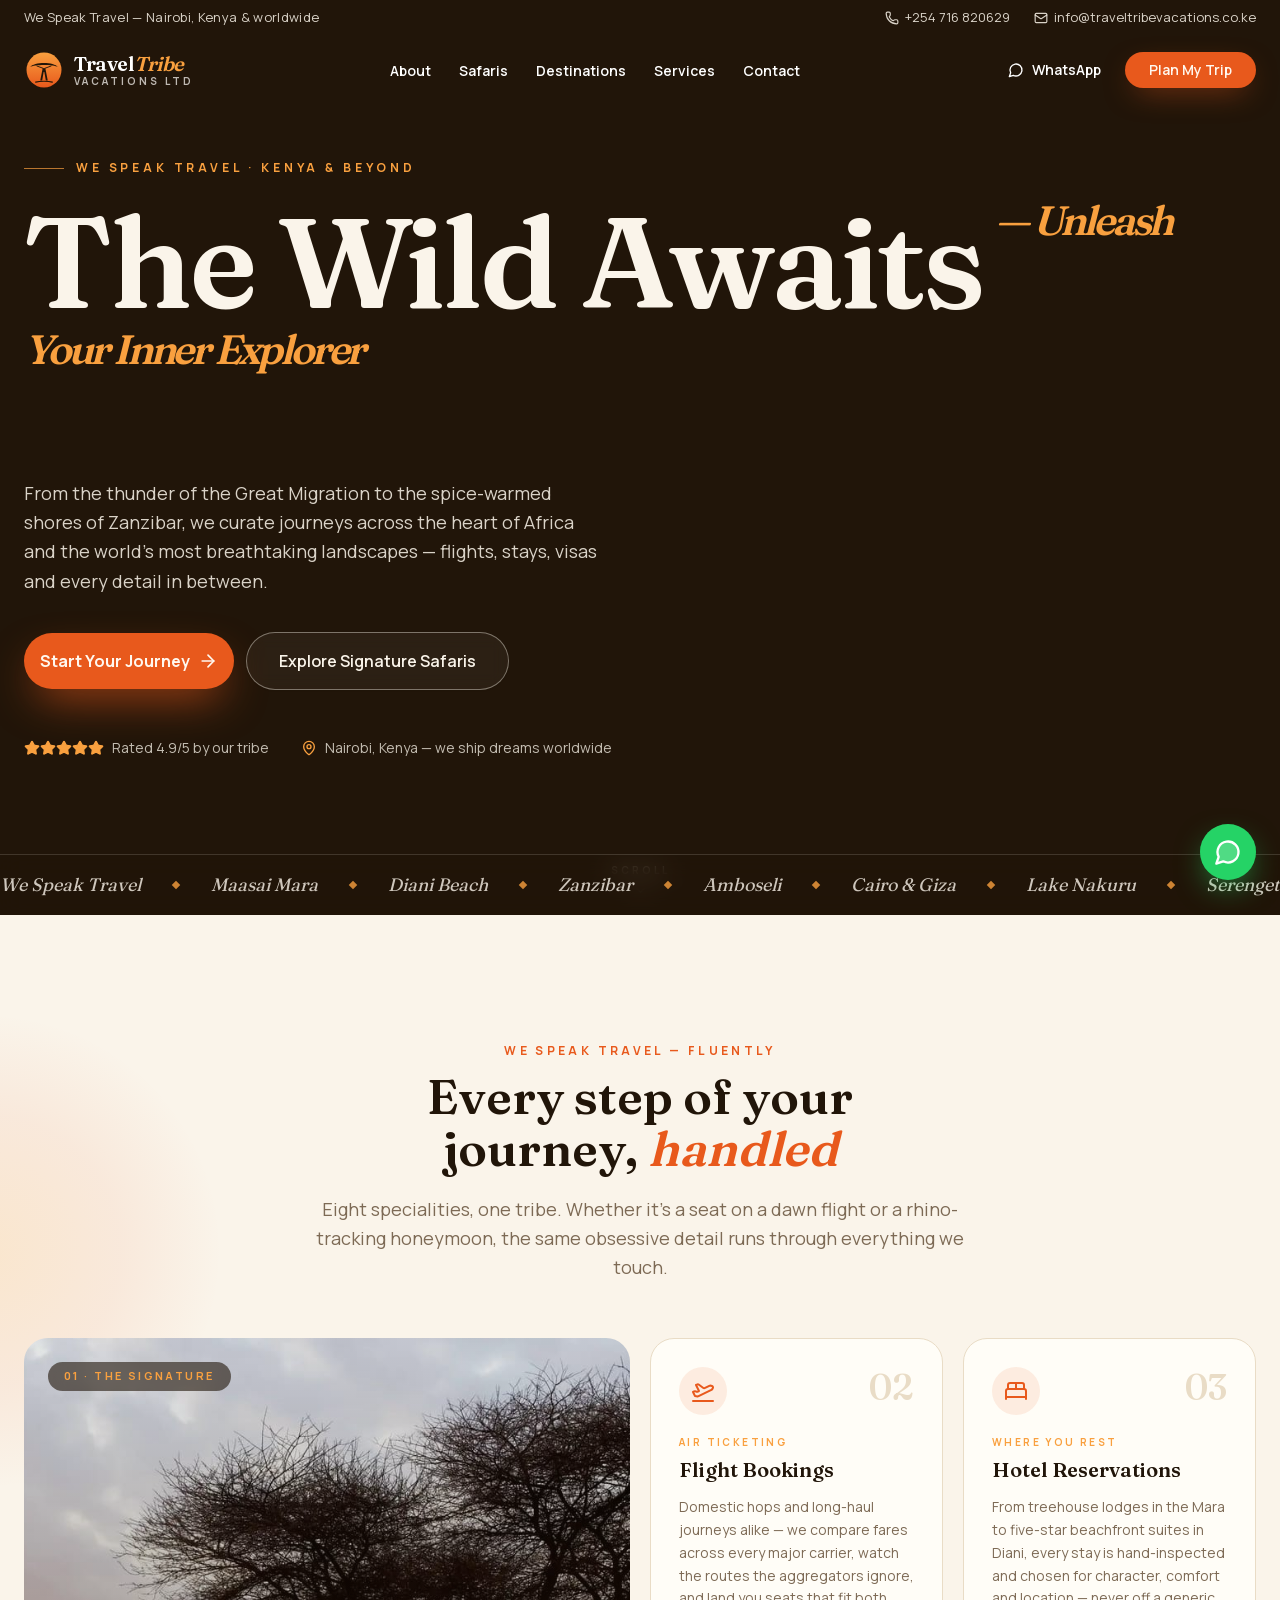
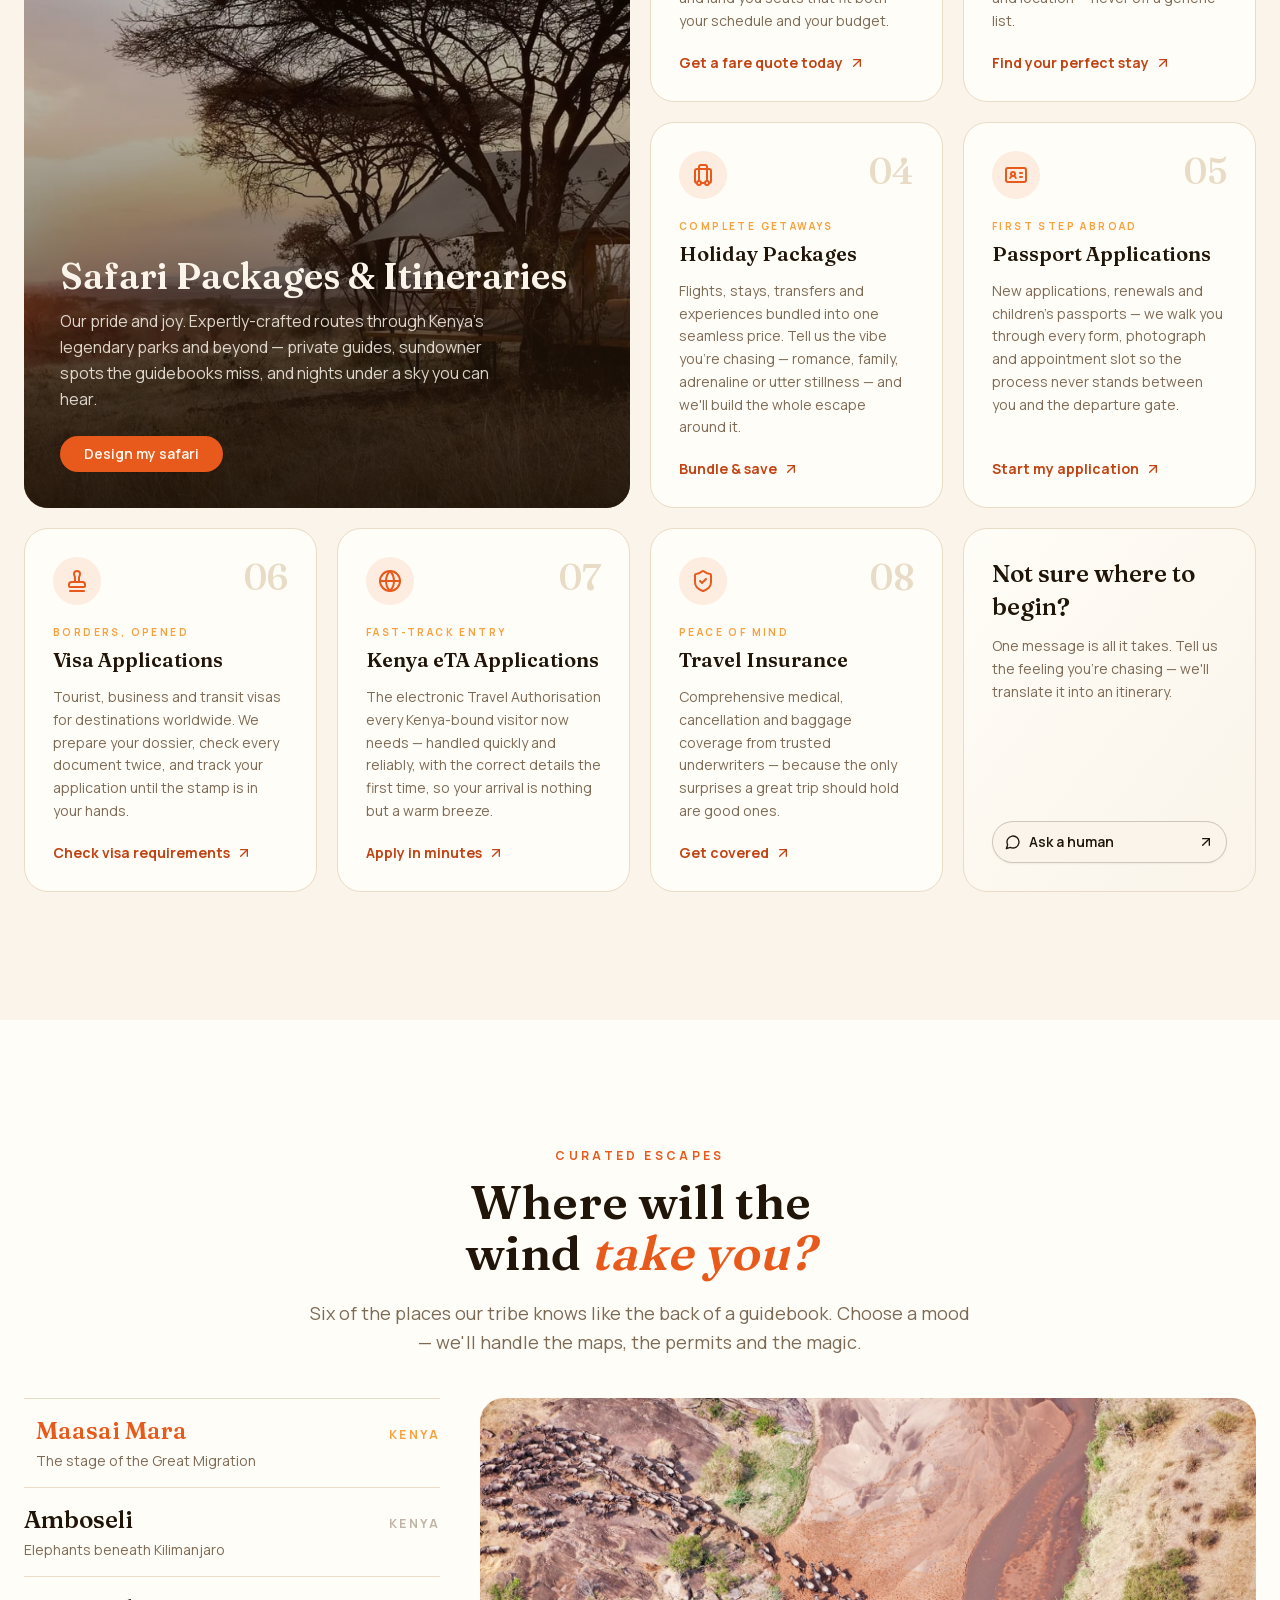
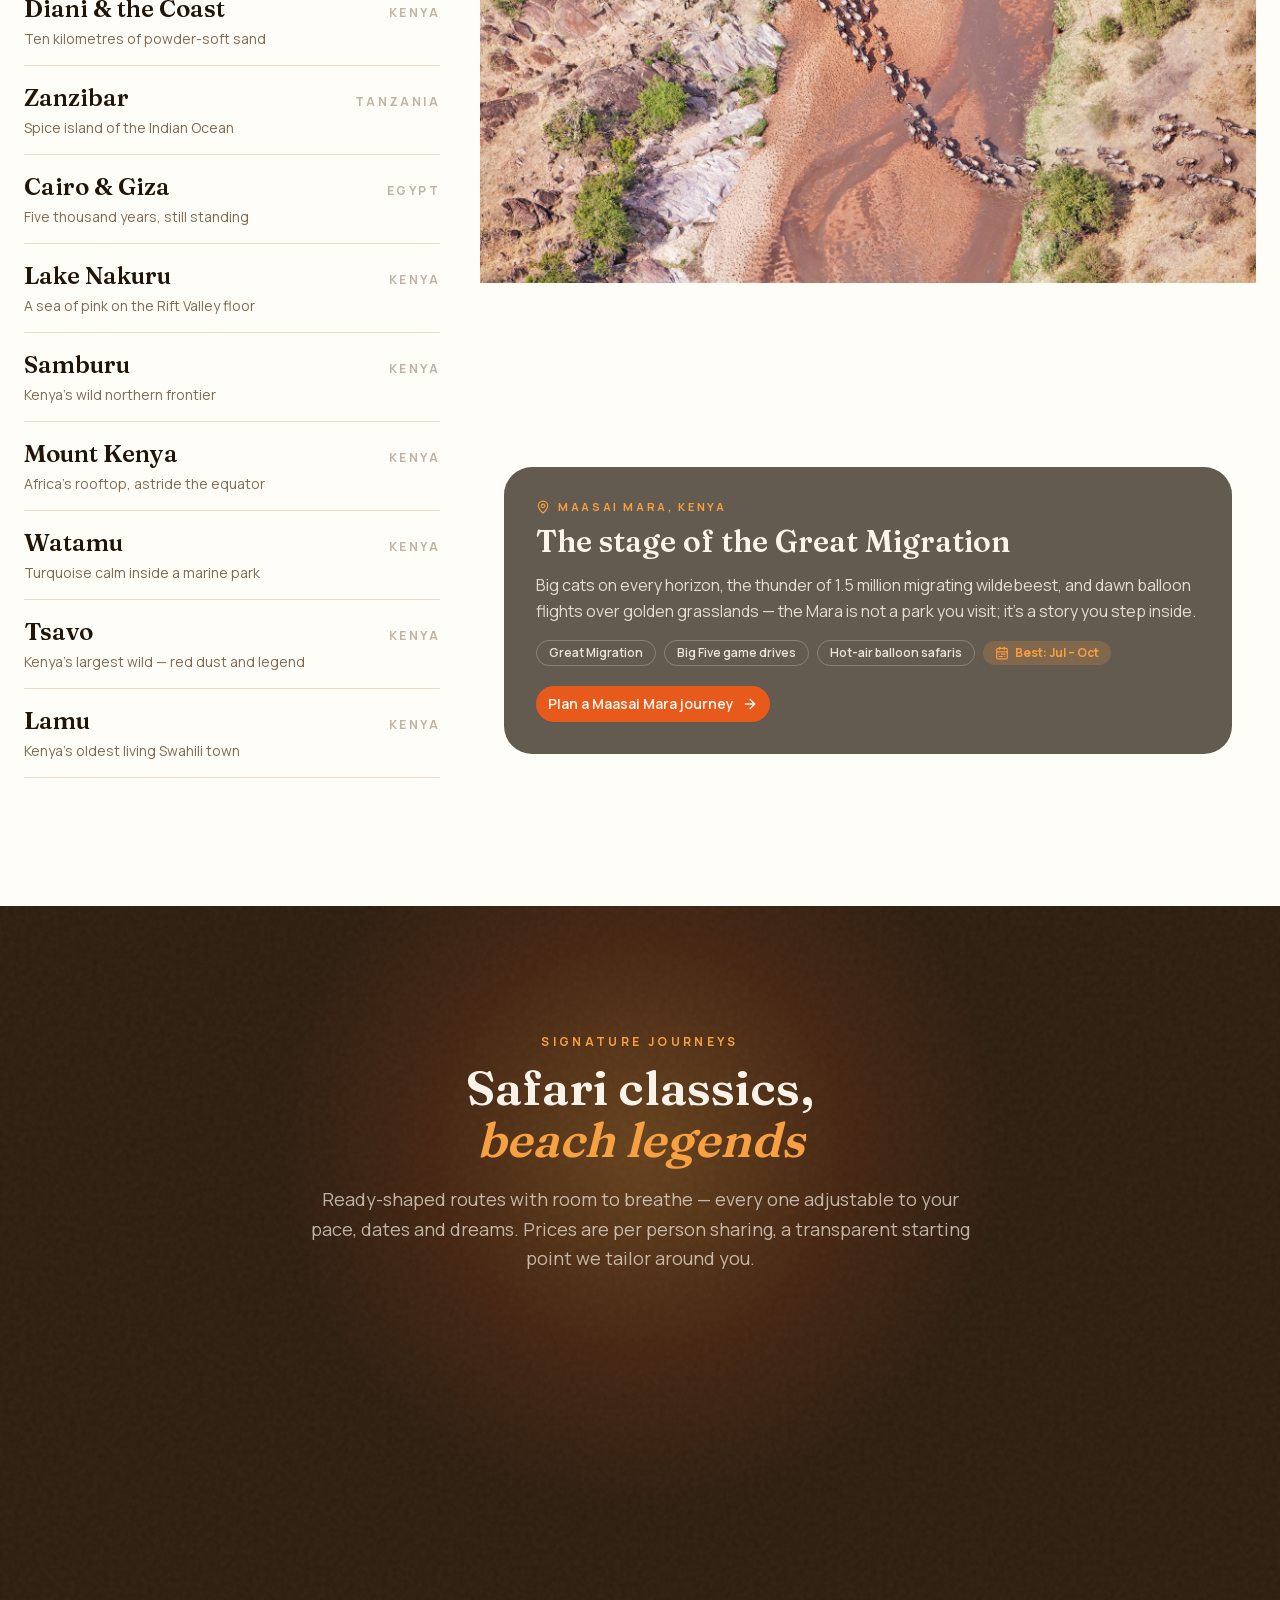
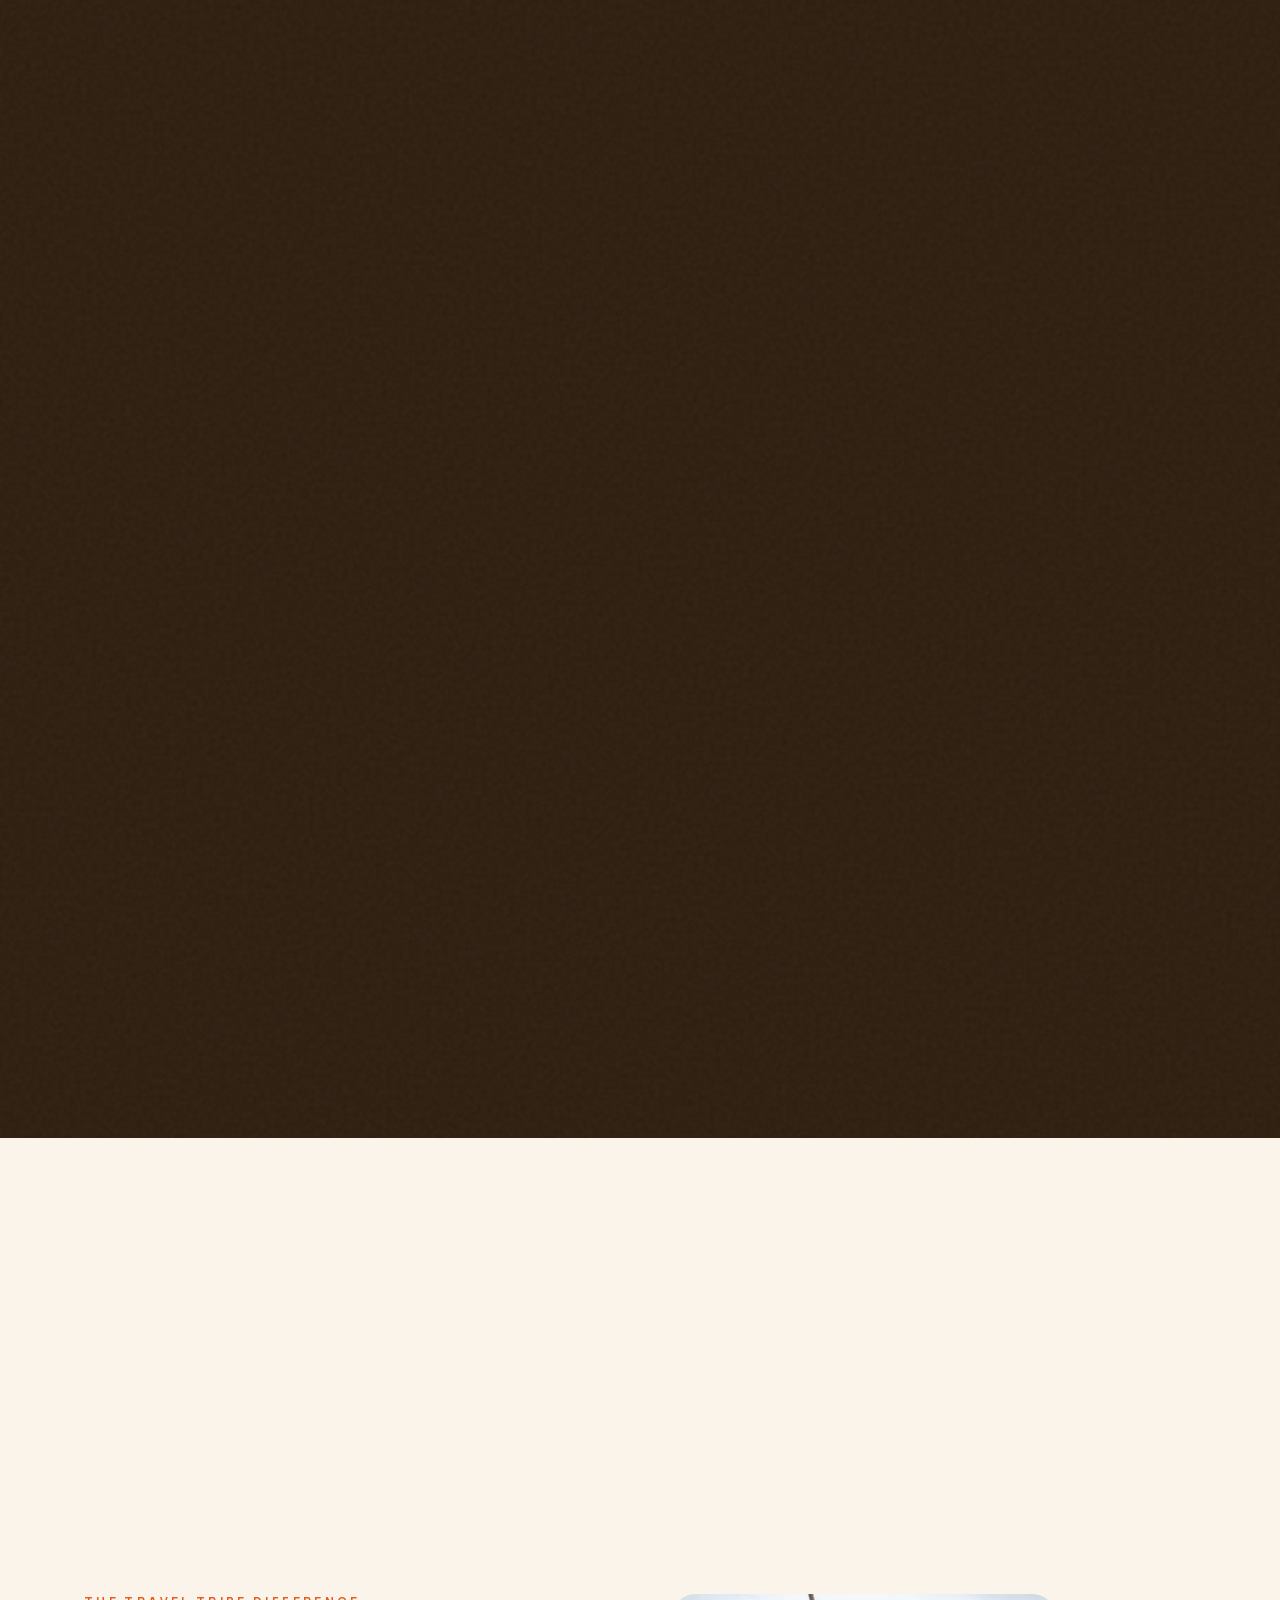
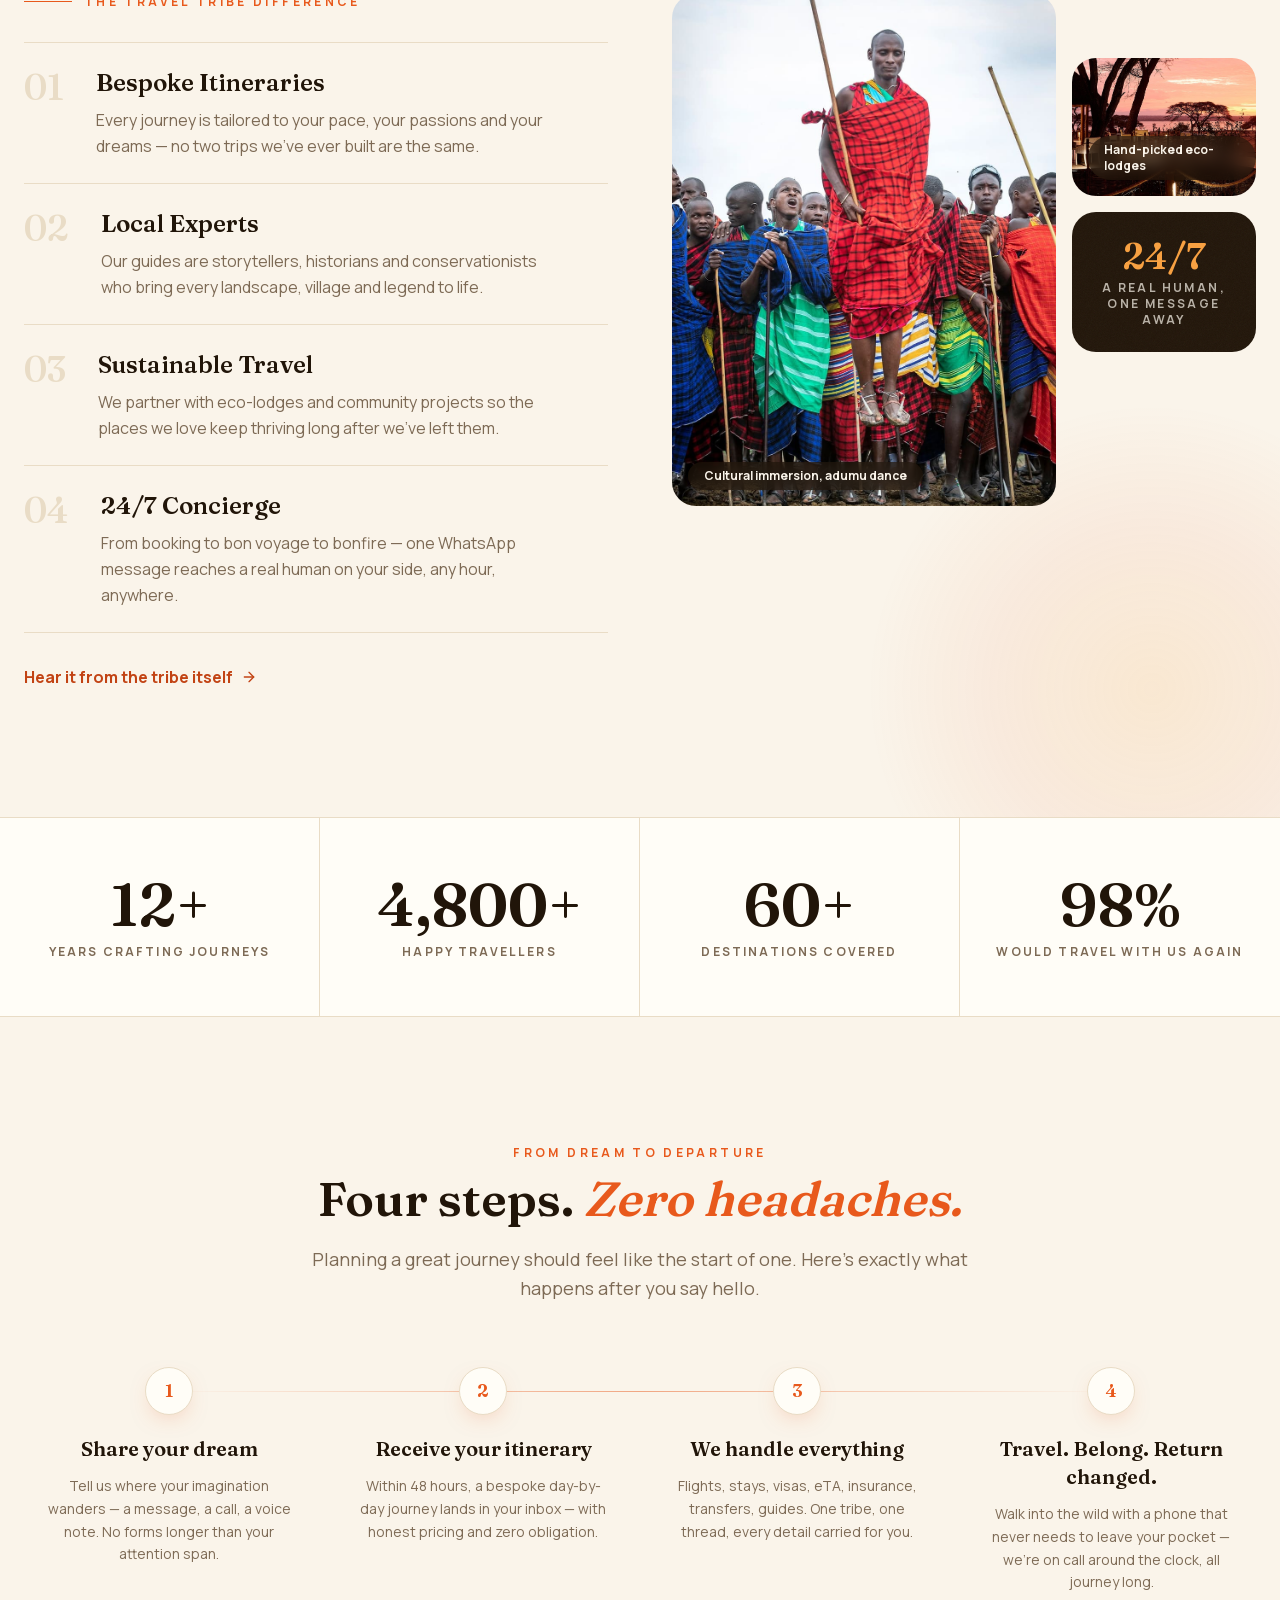
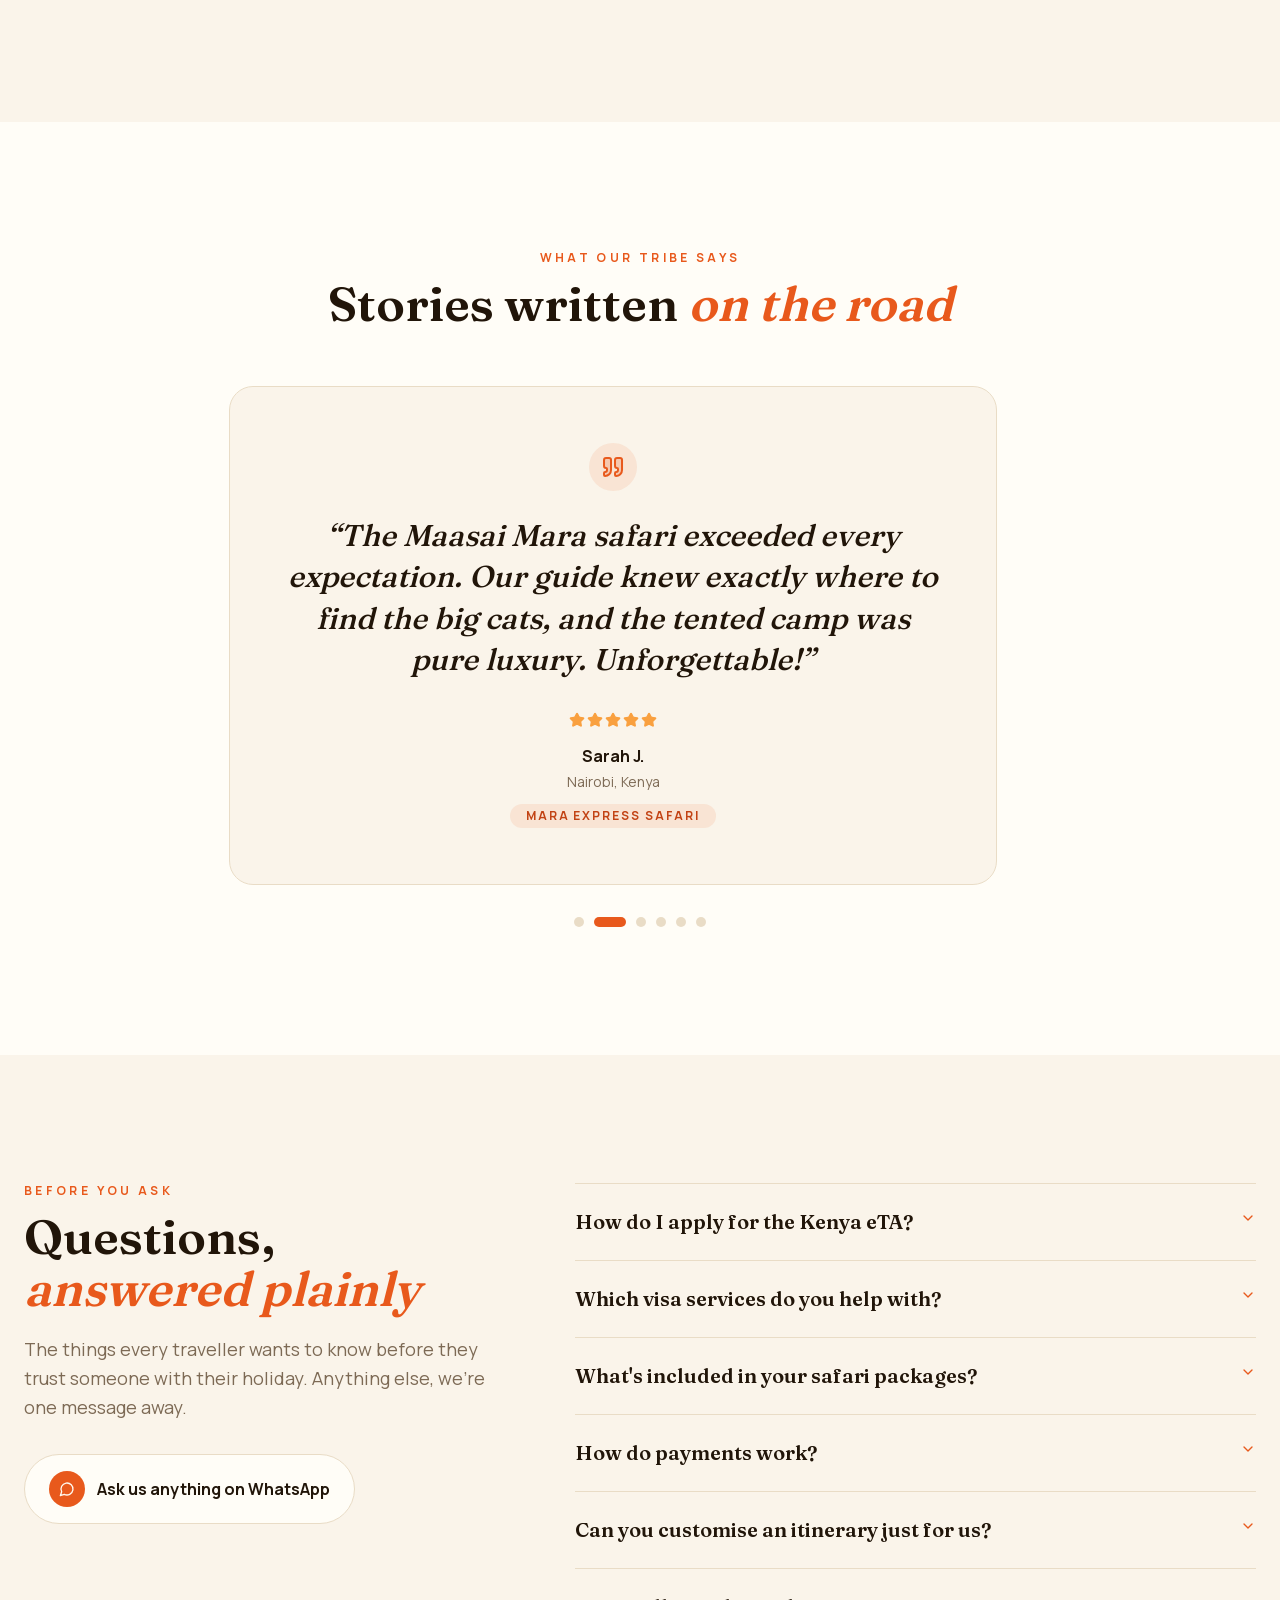
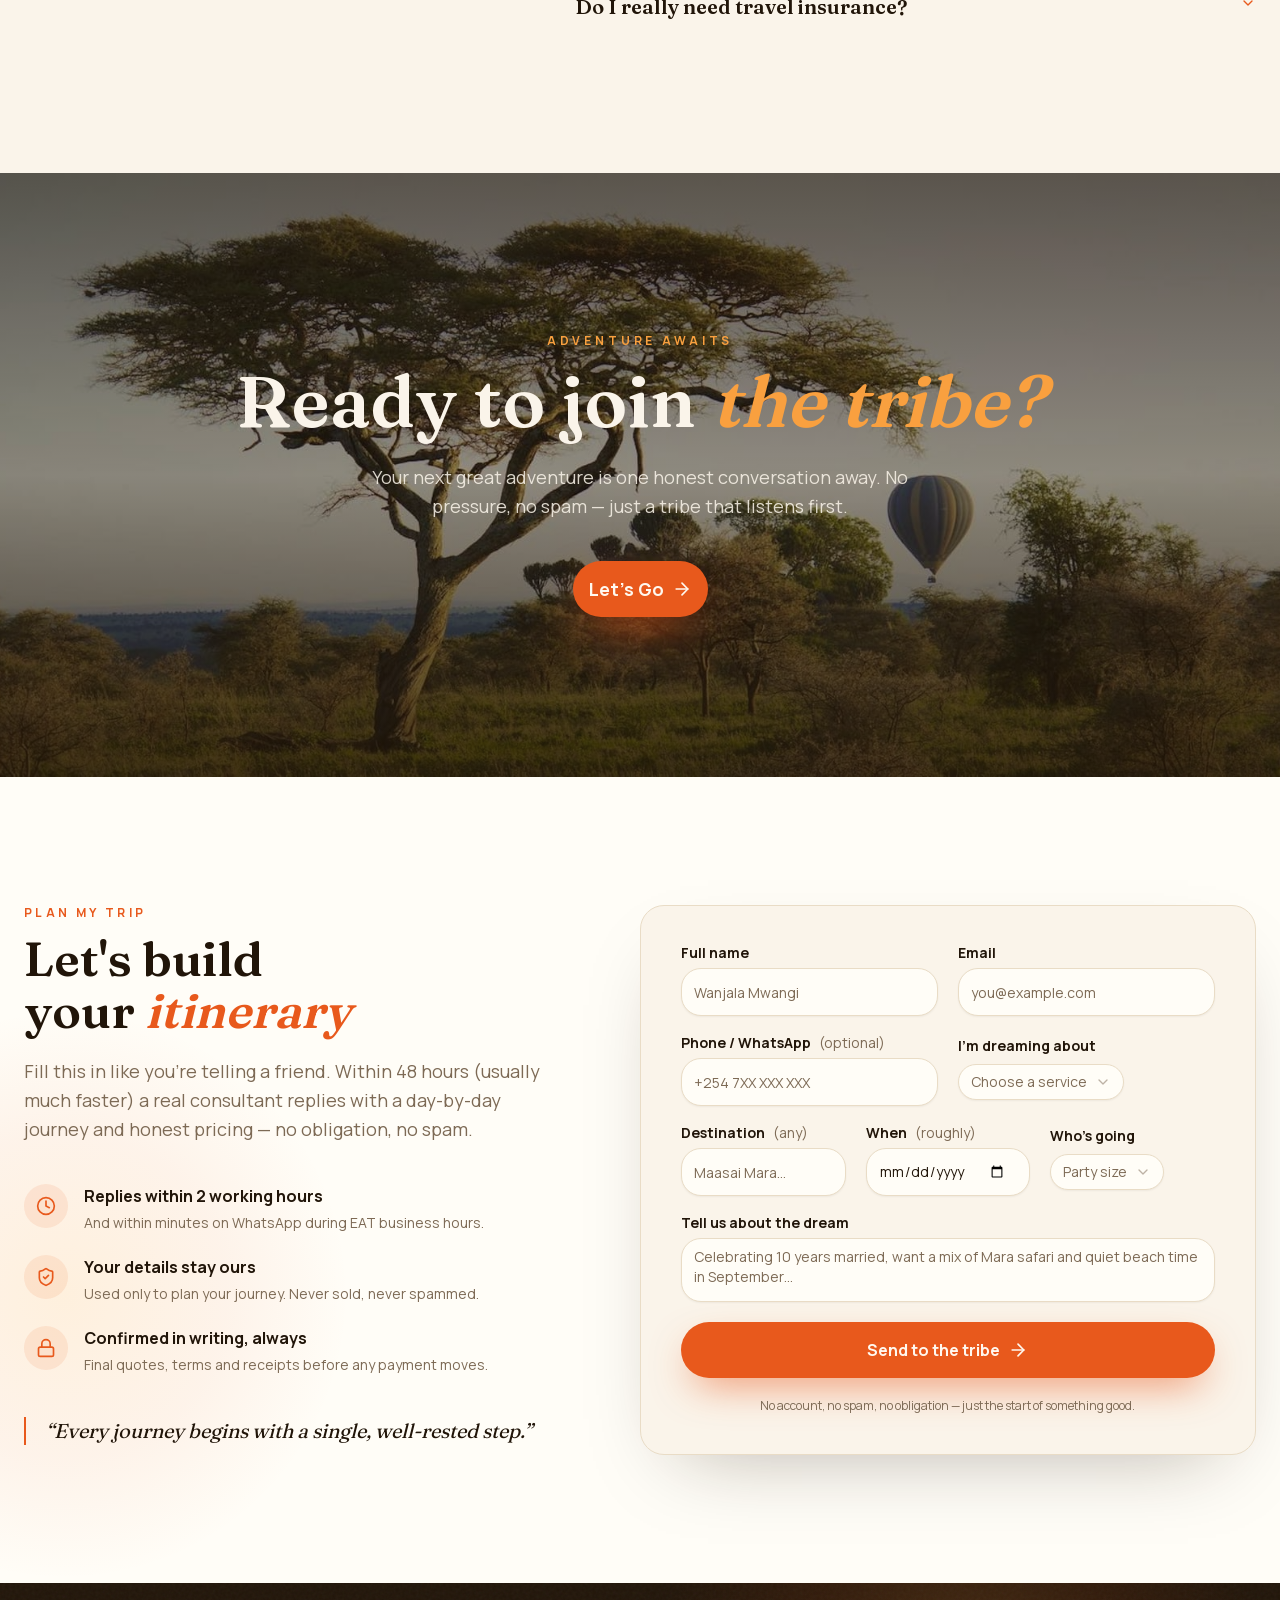
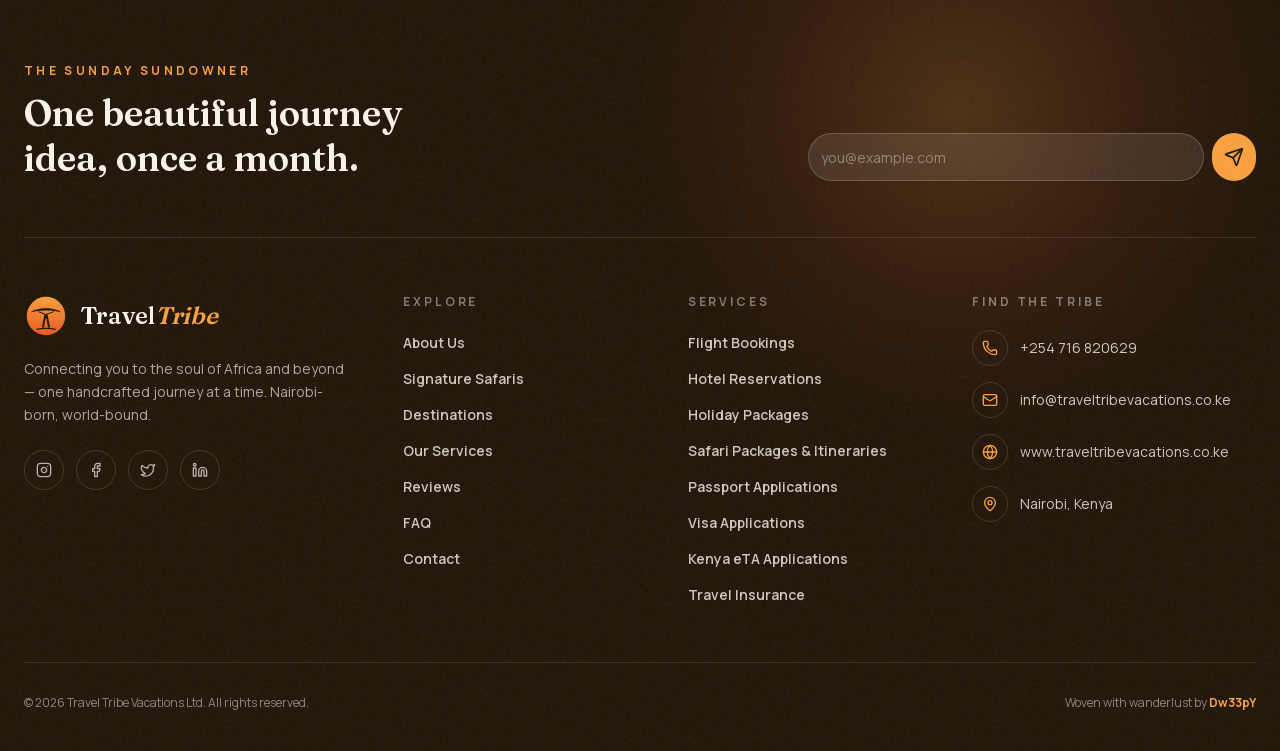
==== index.html @ 1f589a1f "First Upload and Commit of full website" ====
<!doctype html>
<!--id5TYGqZ25edbsAvo63pO-->
<html lang="en">
  <head>
    <meta charset="utf-8" />
    <meta name="viewport" content="width=device-width, initial-scale=1" />
    <link
      rel="preload"
      href="/_next/static/media/03bda585a99c6450-s.p.ad37b9d9.woff2"
      as="font"
      crossorigin=""
      type="font/woff2"
    />
    <link
      rel="preload"
      href="/_next/static/media/a343f882a40d2cc9-s.p.71e1367e.woff2"
      as="font"
      crossorigin=""
      type="font/woff2"
    />
    <link rel="preload" as="image" href="/images/hero-giraffe-sunset.jpg" />
    <link
      rel="stylesheet"
      href="/_next/static/chunks/94646092eb5dbffb.css"
      data-precedence="next"
    />
    <link
      rel="stylesheet"
      href="/_next/static/chunks/2e85ffd351bf4b1e.css"
      data-precedence="next"
    />
    <link
      rel="preload"
      as="script"
      fetchpriority="low"
      href="/_next/static/chunks/a1995550232a710e.js"
    />
    <link rel="stylesheet" href="overrides.css" />
    <script src="navbar-fix.js" defer></script>
    <script src="/_next/static/chunks/806bdb8e4a6a9b95.js" async=""></script>
    <script src="/_next/static/chunks/abc386bdde209760.js" async=""></script>
    <script src="/_next/static/chunks/43a0077a15b1a098.js" async=""></script>
    <script
      src="/_next/static/chunks/turbopack-26ba6545cd175a9f.js"
      async=""
    ></script>
    <script src="/_next/static/chunks/ff1a16fafef87110.js" async=""></script>
    <script src="/_next/static/chunks/d2be314c3ece3fbe.js" async=""></script>
    <script src="/_next/static/chunks/b9edc1f9f521cd4c.js" async=""></script>
    <script src="/_next/static/chunks/9f41b453a00a7cba.js" async=""></script>
    <script src="/_next/static/chunks/d5ab0063954fccbf.js" async=""></script>
    <script src="/_next/static/chunks/d0fcaf5e37c3a9c3.js" async=""></script>
    <script src="/_next/static/chunks/93a724e6f042db07.js" async=""></script>
    <script src="/_next/static/chunks/a02db6008e2d1de6.js" async=""></script>
    <meta name="next-size-adjust" content="" />
    <meta name="theme-color" content="#e8591c" />
    <title>
      Travel Tribe Vacations | We Speak Travel — Kenya Safaris, Beach Holidays
      &amp; Visa Services
    </title>
    <meta
      name="description"
      content="Travel Tribe Vacations Ltd is a Nairobi-based tours and travel company crafting bespoke Kenya safaris, Zanzibar &amp; Diani beach holidays, plus flights, hotels, passport, visa, Kenya eTA and travel insurance services. We Speak Travel — your journey begins here."
    />
    <meta name="author" content="Travel Tribe Vacations Ltd" />
    <meta
      name="keywords"
      content="kenya safari packages,maasai mara safari,diani beach holiday,zanzibar holiday packages,tours and travel kenya,flight booking kenya,hotel reservations nairobi,kenya eTA application,visa application assistance,passport application kenya,travel insurance kenya,travel tribe vacations"
    />
    <meta name="creator" content="Travel Tribe Vacations Ltd" />
    <meta name="publisher" content="Travel Tribe Vacations Ltd" />
    <meta name="robots" content="index, follow" />
    <meta
      name="googlebot"
      content="index, follow, max-image-preview:large, max-snippet:-1"
    />
    <meta name="category" content="travel" />
    <link rel="canonical" href="https://www.traveltribevacations.co.ke/" />
    <meta
      property="og:title"
      content="We Speak Travel — Bespoke Kenya Safaris &amp; Beach Holidays"
    />
    <meta
      property="og:description"
      content="From the thunder of the Great Migration to the spice-warmed shores of Zanzibar — Travel Tribe Vacations curates journeys across the heart of Africa and beyond. Flights, hotels, safaris, visas, eTA and insurance, all in one tribe."
    />
    <meta property="og:url" content="https://www.traveltribevacations.co.ke/" />
    <meta property="og:site_name" content="Travel Tribe Vacations Ltd" />
    <meta property="og:locale" content="en_KE" />
    <meta
      property="og:image"
      content="https://www.traveltribevacations.co.ke/og-share.png"
    />
    <meta property="og:image:width" content="1200" />
    <meta property="og:image:height" content="630" />
    <meta
      property="og:image:alt"
      content="Travel Tribe Vacations — We Speak Travel. The Wild Awaits."
    />
    <meta property="og:type" content="website" />
    <meta name="twitter:card" content="summary_large_image" />
    <meta name="twitter:site" content="@TravelTribeVacations" />
    <meta name="twitter:creator" content="@TravelTribeVacations" />
    <meta
      name="twitter:title"
      content="We Speak Travel — Kenya Safaris, Beach Holidays &amp; Travel Services"
    />
    <meta
      name="twitter:description"
      content="Bespoke safaris, beach escapes, flights, hotels, visas &amp; travel insurance — crafted by Travel Tribe Vacations Ltd, Nairobi, Kenya."
    />
    <meta
      name="twitter:image"
      content="https://www.traveltribevacations.co.ke/og-share.png"
    />
    <link rel="shortcut icon" href="/favicon-16x16.png" />
    <link rel="icon" href="/favicon.svg" type="image/svg+xml" />
    <link rel="icon" href="/favicon-32x32.png" sizes="32x32" type="image/png" />
    <link rel="apple-touch-icon" href="/favicon-180x180.png" />
    <script src="/_next/static/chunks/a6dad97d9634a72d.js" nomodule=""></script>
  </head>
  <body
    class="fraunces_d361c29d-module__5PBLiG__variable manrope_9b24f49e-module__hJlnFq__variable antialiased bg-sand text-ink"
  >
    <div hidden=""><!--$--><!--/$--></div>
    <script type="application/ld+json">
      {
        "@context": "https://schema.org",
        "@graph": [
          {
            "@type": "TravelAgency",
            "@id": "https://www.traveltribevacations.co.ke/#org",
            "name": "Travel Tribe Vacations Ltd",
            "slogan": "We Speak Travel",
            "url": "https://www.traveltribevacations.co.ke",
            "logo": "https://www.traveltribevacations.co.ke/favicon.svg",
            "image": "https://www.traveltribevacations.co.ke/images/hero-giraffe-sunset.jpg",
            "description": "Nairobi-based tours and travel company offering bespoke safari packages, beach holidays, flight bookings, hotel reservations, passport and visa applications, Kenya eTA services and travel insurance.",
            "telephone": "+254716820629",
            "email": "info@traveltribevacations.co.ke",
            "address": {
              "@type": "PostalAddress",
              "addressLocality": "Nairobi",
              "addressCountry": "KE"
            },
            "areaServed": ["Kenya", "Tanzania", "Egypt", "Africa", "Worldwide"],
            "sameAs": [
              "https://www.facebook.com/",
              "https://www.instagram.com/",
              "https://x.com/"
            ],
            "makesOffer": [
              {
                "@type": "Offer",
                "itemOffered": {
                  "@type": "Service",
                  "name": "Flight Bookings",
                  "description": "Domestic hops and long-haul journeys alike — we compare fares across every major carrier, watch the routes the aggregators ignore, and land you seats that fit both your schedule and your budget."
                }
              },
              {
                "@type": "Offer",
                "itemOffered": {
                  "@type": "Service",
                  "name": "Hotel Reservations",
                  "description": "From treehouse lodges in the Mara to five-star beachfront suites in Diani, every stay is hand-inspected and chosen for character, comfort and location — never off a generic list."
                }
              },
              {
                "@type": "Offer",
                "itemOffered": {
                  "@type": "Service",
                  "name": "Holiday Packages",
                  "description": "Flights, stays, transfers and experiences bundled into one seamless price. Tell us the vibe you're chasing — romance, family, adrenaline or utter stillness — and we'll build the whole escape around it."
                }
              },
              {
                "@type": "Offer",
                "itemOffered": {
                  "@type": "Service",
                  "name": "Safari Packages & Itineraries",
                  "description": "Our pride and joy. Expertly-crafted routes through Kenya's legendary parks and beyond — private guides, sundowner spots the guidebooks miss, and nights under a sky you can hear."
                }
              },
              {
                "@type": "Offer",
                "itemOffered": {
                  "@type": "Service",
                  "name": "Passport Applications",
                  "description": "New applications, renewals and children's passports — we walk you through every form, photograph and appointment slot so the process never stands between you and the departure gate."
                }
              },
              {
                "@type": "Offer",
                "itemOffered": {
                  "@type": "Service",
                  "name": "Visa Applications",
                  "description": "Tourist, business and transit visas for destinations worldwide. We prepare your dossier, check every document twice, and track your application until the stamp is in your hands."
                }
              },
              {
                "@type": "Offer",
                "itemOffered": {
                  "@type": "Service",
                  "name": "Kenya eTA Applications",
                  "description": "The electronic Travel Authorisation every Kenya-bound visitor now needs — handled quickly and reliably, with the correct details the first time, so your arrival is nothing but a warm breeze."
                }
              },
              {
                "@type": "Offer",
                "itemOffered": {
                  "@type": "Service",
                  "name": "Travel Insurance",
                  "description": "Comprehensive medical, cancellation and baggage coverage from trusted underwriters — because the only surprises a great trip should hold are good ones."
                }
              }
            ]
          },
          {
            "@type": "WebSite",
            "@id": "https://www.traveltribevacations.co.ke/#website",
            "url": "https://www.traveltribevacations.co.ke",
            "name": "Travel Tribe Vacations Ltd",
            "inLanguage": "en-KE",
            "publisher": {
              "@id": "https://www.traveltribevacations.co.ke/#org"
            }
          },
          {
            "@type": "FAQPage",
            "mainEntity": [
              {
                "@type": "Question",
                "name": "How do I apply for the Kenya eTA?",
                "acceptedAnswer": {
                  "@type": "Answer",
                  "text": "Most visitors to Kenya now need an electronic Travel Authorisation (eTA) before arrival. Send us your passport bio page and travel details, and we prepare and submit the application on your behalf — approved eTAs typically arrive within 72 hours. We handle corrections, follow-ups and re-submissions so you never chase a portal."
                }
              },
              {
                "@type": "Question",
                "name": "Which visa services do you help with?",
                "acceptedAnswer": {
                  "@type": "Answer",
                  "text": "We prepare and track tourist, business and transit visa applications for destinations worldwide — including Schengen states, the UK, USA, UAE, South Africa and Asia. Every dossier is reviewed document-by-document before submission, and we keep you updated at each stage of the decision."
                }
              },
              {
                "@type": "Question",
                "name": "What's included in your safari packages?",
                "acceptedAnswer": {
                  "@type": "Answer",
                  "text": "Signature packages include 4×4 land-cruiser transport, full-board accommodation in hand-picked camps and lodges, park and conservancy fees, and a professional driver-guide. Flights, visas, insurance and personal extras are quoted transparently alongside — no hidden surprises on invoice day."
                }
              },
              {
                "@type": "Question",
                "name": "How do payments work?",
                "acceptedAnswer": {
                  "@type": "Answer",
                  "text": "We accept M-Pesa, bank transfer and all major cards. A 30–50% deposit confirms your booking, with the balance due 14 days before departure. Every payment is receipted, and full refund terms are shared in writing before you commit."
                }
              },
              {
                "@type": "Question",
                "name": "Can you customise an itinerary just for us?",
                "acceptedAnswer": {
                  "@type": "Answer",
                  "text": "Custom journeys are our love language. Whether it's a honeymoon with one surprise per day, a multi-generational family trip, or a school expedition — tell us the dream and the budget, and we'll shape a route no brochure has ever printed."
                }
              },
              {
                "@type": "Question",
                "name": "Do I really need travel insurance?",
                "acceptedAnswer": {
                  "@type": "Answer",
                  "text": "For journeys we design, yes — it's non-negotiable in the best way. Comprehensive medical, cancellation and baggage cover costs a fraction of one missed flight and buys you the freedom to enjoy every sunrise without a worry in the world. We only work with trusted, claims-proven underwriters."
                }
              }
            ]
          }
        ]
      }
    </script>
    <div class="flex min-h-svh flex-col bg-sand">
      <header class="fixed inset-x-0 top-0 z-50">
        <div
          class="hidden md:block bg-ink text-sand/85 text-[13px] transition-all duration-300 max-h-12"
        >
          <div
            class="mx-auto flex max-w-7xl items-center justify-between px-6 py-2"
          >
            <p class="tracking-wide">
              We Speak Travel<!-- -->
              — Nairobi, Kenya &amp; worldwide
            </p>
            <div class="flex items-center gap-6">
              <a
                href="tel:+254716820629"
                class="link-sweep inline-flex items-center gap-1.5 hover:text-glow"
                ><svg
                  xmlns="http://www.w3.org/2000/svg"
                  width="24"
                  height="24"
                  viewBox="0 0 24 24"
                  fill="none"
                  stroke="currentColor"
                  stroke-width="2"
                  stroke-linecap="round"
                  stroke-linejoin="round"
                  class="lucide lucide-phone size-3.5"
                  aria-hidden="true"
                >
                  <path
                    d="M13.832 16.568a1 1 0 0 0 1.213-.303l.355-.465A2 2 0 0 1 17 15h3a2 2 0 0 1 2 2v3a2 2 0 0 1-2 2A18 18 0 0 1 2 4a2 2 0 0 1 2-2h3a2 2 0 0 1 2 2v3a2 2 0 0 1-.8 1.6l-.468.351a1 1 0 0 0-.292 1.233 14 14 0 0 0 6.392 6.384"
                  ></path></svg
                >+254 716 820629</a
              ><a
                href="mailto:info@traveltribevacations.co.ke"
                class="link-sweep inline-flex items-center gap-1.5 hover:text-glow"
                ><svg
                  xmlns="http://www.w3.org/2000/svg"
                  width="24"
                  height="24"
                  viewBox="0 0 24 24"
                  fill="none"
                  stroke="currentColor"
                  stroke-width="2"
                  stroke-linecap="round"
                  stroke-linejoin="round"
                  class="lucide lucide-mail size-3.5"
                  aria-hidden="true"
                >
                  <path d="m22 7-8.991 5.727a2 2 0 0 1-2.009 0L2 7"></path>
                  <rect x="2" y="4" width="20" height="16" rx="2"></rect></svg
                >info@traveltribevacations.co.ke</a
              >
            </div>
          </div>
        </div>
        <nav
          aria-label="Primary"
          class="transition-all duration-500 bg-transparent"
        >
          <div
            class="mx-auto flex max-w-7xl items-center justify-between gap-4 px-4 py-3.5 sm:px-6"
          >
            <a
              class="group flex items-center gap-2.5"
              aria-label="Travel Tribe Vacations — home"
              href="/"
              ><svg
                viewBox="0 0 48 48"
                role="img"
                aria-label="Travel Tribe Vacations logo — acacia tree inside a rising sun"
                class="size-10 transition-transform duration-500 group-hover:rotate-[20deg]"
              >
                <defs>
                  <linearGradient id="tribe-sun" x1="0" y1="0" x2="0" y2="1">
                    <stop offset="0%" stop-color="#F9A03F"></stop>
                    <stop offset="100%" stop-color="#E8591C"></stop>
                  </linearGradient>
                </defs>
                <circle cx="24" cy="24" r="21" fill="url(#tribe-sun)"></circle>
                <path
                  d="M7 20.5 C12.5 13.8 35.5 13.8 41 20.5 C35.5 17.2 12.5 17.2 7 20.5 Z"
                  fill="#211509"
                ></path>
                <path
                  d="M22.4 22 L19.5 36.5 L21.8 36.5 L23.6 26.5 L24.4 26.5 L26.2 36.5 L28.5 36.5 L25.6 22 Z"
                  fill="#211509"
                ></path>
                <path
                  d="M23 22 L15.5 19.2 M25 22 L32.5 19.2"
                  stroke="#211509"
                  stroke-width="1.1"
                  stroke-linecap="round"
                ></path>
                <path
                  d="M14 38.5 C19 37.2 29 37.2 34 38.5"
                  stroke="#211509"
                  stroke-width="1.4"
                  stroke-linecap="round"
                  fill="none"
                ></path></svg
              ><span
                class="font-display text-xl font-semibold leading-none tracking-tight text-white"
                >Travel<span class="text-sun italic">Tribe</span
                ><span
                  class="mt-0.5 block text-[10px] font-sans font-bold uppercase tracking-[0.3em] text-clay"
                  >Vacations Ltd</span
                ></span
              ></a
            >
            <ul class="hidden items-center gap-7 lg:flex">
              <li>
                <a
                  class="link-sweep text-sm font-semibold text-ink/80 hover:text-ink"
                  href="/about/"
                  >About</a
                >
              </li>
              <li>
                <a
                  class="link-sweep text-sm font-semibold text-ink/80 hover:text-ink"
                  href="/safaris/"
                  >Safaris</a
                >
              </li>
              <li>
                <a
                  class="link-sweep text-sm font-semibold text-ink/80 hover:text-ink"
                  href="/destinations/"
                  >Destinations</a
                >
              </li>
              <li>
                <a
                  class="link-sweep text-sm font-semibold text-ink/80 hover:text-ink"
                  href="/services/"
                  >Services</a
                >
              </li>
              <li>
                <a
                  class="link-sweep text-sm font-semibold text-ink/80 hover:text-ink"
                  href="/contact/"
                  >Contact</a
                >
              </li>
            </ul>
            <div class="hidden items-center gap-3 lg:flex">
              <a
                href="https://wa.me/254716820629?text=Jambo%20Travel%20Tribe!%20I&#x27;d%20love%20help%20planning%20a%20trip.%20My%20dream%20destination%20is%E2%80%A6"
                target="_blank"
                rel="noopener noreferrer"
                data-slot="button"
                class="inline-flex items-center justify-center whitespace-nowrap rounded-md transition-all disabled:pointer-events-none disabled:opacity-50 [&amp;_svg]:pointer-events-none [&amp;_svg:not([class*=&#x27;size-&#x27;])]:size-4 shrink-0 [&amp;_svg]:shrink-0 outline-none focus-visible:border-ring focus-visible:ring-ring/50 focus-visible:ring-[3px] aria-invalid:ring-destructive/20 dark:aria-invalid:ring-destructive/40 aria-invalid:border-destructive hover:bg-accent dark:hover:bg-accent/50 h-9 px-4 py-2 has-[&gt;svg]:px-3 gap-2 text-sm font-semibold text-ink/80 hover:text-ink"
                ><svg
                  xmlns="http://www.w3.org/2000/svg"
                  width="24"
                  height="24"
                  viewBox="0 0 24 24"
                  fill="none"
                  stroke="currentColor"
                  stroke-width="2"
                  stroke-linecap="round"
                  stroke-linejoin="round"
                  class="lucide lucide-message-circle size-4"
                  aria-hidden="true"
                >
                  <path d="M7.9 20A9 9 0 1 0 4 16.1L2 22Z"></path></svg
                >WhatsApp</a
              ><a
                data-slot="button"
                class="inline-flex items-center justify-center gap-2 whitespace-nowrap text-sm disabled:pointer-events-none disabled:opacity-50 [&amp;_svg]:pointer-events-none [&amp;_svg:not([class*=&#x27;size-&#x27;])]:size-4 shrink-0 [&amp;_svg]:shrink-0 outline-none focus-visible:border-ring focus-visible:ring-ring/50 focus-visible:ring-[3px] aria-invalid:ring-destructive/20 dark:aria-invalid:ring-destructive/40 aria-invalid:border-destructive h-9 py-2 has-[&gt;svg]:px-3 rounded-full bg-sun px-6 font-semibold text-primary-foreground shadow-[0_10px_30px_-10px_rgba(232,89,28,0.6)] transition-all hover:bg-ember hover:shadow-[0_14px_36px_-10px_rgba(194,67,20,0.7)]"
                href="/contact/"
                >Plan My Trip</a
              >
            </div>
            <button
              data-slot="sheet-trigger"
              class="inline-flex items-center justify-center gap-2 whitespace-nowrap text-sm font-medium transition-all disabled:pointer-events-none disabled:opacity-50 [&amp;_svg]:pointer-events-none [&amp;_svg:not([class*=&#x27;size-&#x27;])]:size-4 shrink-0 [&amp;_svg]:shrink-0 outline-none focus-visible:border-ring focus-visible:ring-ring/50 focus-visible:ring-[3px] aria-invalid:ring-destructive/20 dark:aria-invalid:ring-destructive/40 aria-invalid:border-destructive border shadow-xs hover:bg-accent hover:text-accent-foreground dark:bg-input/30 dark:border-input dark:hover:bg-input/50 size-9 rounded-full border-ink/15 bg-cream/80 backdrop-blur lg:hidden"
              aria-label="Open navigation menu"
              type="button"
              aria-haspopup="dialog"
              aria-expanded="false"
              aria-controls="radix-_R_i5btb_"
              data-state="closed"
            >
              <svg
                xmlns="http://www.w3.org/2000/svg"
                width="24"
                height="24"
                viewBox="0 0 24 24"
                fill="none"
                stroke="currentColor"
                stroke-width="2"
                stroke-linecap="round"
                stroke-linejoin="round"
                class="lucide lucide-menu size-5"
                aria-hidden="true"
              >
                <path d="M4 12h16"></path>
                <path d="M4 18h16"></path>
                <path d="M4 6h16"></path>
              </svg>
            </button>
          </div>
        </nav>
      </header>
      <main class="flex-1">
        <section
          id="top"
          aria-label="Introduction"
          class="relative flex min-h-svh flex-col overflow-hidden bg-ink"
        >
          <div
            class="absolute inset-0 -z-10"
            aria-hidden="true"
            style="transform: none"
          >
            <img
              alt="Giraffes silhouetted against a fiery orange African sunset"
              decoding="async"
              data-nimg="fill"
              class="object-cover"
              style="
                position: absolute;
                height: 100%;
                width: 100%;
                left: 0;
                top: 0;
                right: 0;
                bottom: 0;
                color: transparent;
              "
              src="/images/hero-giraffe-sunset.jpg"
            />
            <div
              class="absolute inset-0 bg-gradient-to-b from-ink/55 via-ink/25 to-ink/85"
            ></div>
            <div
              class="absolute inset-0 bg-gradient-to-r from-ink/45 via-transparent to-transparent"
            ></div>
          </div>
          <div
            class="sun-glow absolute -right-40 -top-40 -z-10 size-[34rem] rounded-full"
            aria-hidden="true"
          ></div>
          <div
            class="mx-auto flex w-full max-w-7xl flex-1 flex-col justify-center px-4 pt-36 pb-24 sm:px-6 lg:pt-40"
          >
            <p
              class="flex items-center gap-3 text-xs font-bold uppercase tracking-[0.32em] text-glow"
              style="opacity: 0; transform: translateY(16px)"
            >
              <span class="h-px w-10 bg-glow/70" aria-hidden="true"></span>We
              Speak Travel<!-- -->
              · Kenya &amp; Beyond
            </p>
            <h1
              class="mt-6 font-display text-[clamp(3.2rem,10vw,8.5rem)] font-semibold leading-[0.98] tracking-tight text-sand"
            >
              <span class="inline-block overflow-hidden pb-1 align-bottom"
                ><span class="inline-block" style="transform: translateY(110%)"
                  >The<!-- --> </span
                ></span
              ><span class="inline-block overflow-hidden pb-1 align-bottom"
                ><span class="inline-block" style="transform: translateY(110%)"
                  >Wild<!-- --> </span
                ></span
              ><span class="inline-block overflow-hidden pb-1 align-bottom"
                ><span class="inline-block" style="transform: translateY(110%)"
                  >Awaits</span
                ></span
              ><span
                class="ml-3 align-top font-display text-[0.32em] italic text-glow"
                style="opacity: 0"
                >— Unleash Your Inner Explorer</span
              >
            </h1>
            <p
              class="mt-6 max-w-xl text-base leading-relaxed text-sand/85 sm:text-lg"
              style="opacity: 0; transform: translateY(18px)"
            >
              From the thunder of the Great Migration to the spice-warmed shores
              of Zanzibar, we curate journeys across the heart of Africa and the
              world&#x27;s most breathtaking landscapes — flights, stays, visas
              and every detail in between.
            </p>
            <div
              class="mt-9 flex flex-col gap-3 sm:flex-row sm:items-center"
              style="opacity: 0; transform: translateY(18px)"
            >
              <a
                data-slot="button"
                class="inline-flex items-center justify-center gap-2 whitespace-nowrap disabled:pointer-events-none disabled:opacity-50 [&amp;_svg]:pointer-events-none [&amp;_svg:not([class*=&#x27;size-&#x27;])]:size-4 shrink-0 [&amp;_svg]:shrink-0 outline-none focus-visible:border-ring focus-visible:ring-ring/50 focus-visible:ring-[3px] aria-invalid:ring-destructive/20 dark:aria-invalid:ring-destructive/40 aria-invalid:border-destructive h-10 has-[&gt;svg]:px-4 group rounded-full bg-sun px-8 py-7 text-base font-bold text-primary-foreground shadow-[0_18px_44px_-12px_rgba(232,89,28,0.75)] transition-all hover:bg-ember"
                href="#plan"
                >Start Your Journey<svg
                  xmlns="http://www.w3.org/2000/svg"
                  width="24"
                  height="24"
                  viewBox="0 0 24 24"
                  fill="none"
                  stroke="currentColor"
                  stroke-width="2"
                  stroke-linecap="round"
                  stroke-linejoin="round"
                  class="lucide lucide-arrow-right size-5 transition-transform duration-300 group-hover:translate-x-1"
                  aria-hidden="true"
                >
                  <path d="M5 12h14"></path>
                  <path d="m12 5 7 7-7 7"></path></svg></a
              ><a
                data-slot="button"
                class="inline-flex items-center justify-center gap-2 whitespace-nowrap disabled:pointer-events-none disabled:opacity-50 [&amp;_svg]:pointer-events-none [&amp;_svg:not([class*=&#x27;size-&#x27;])]:size-4 shrink-0 [&amp;_svg]:shrink-0 outline-none focus-visible:border-ring focus-visible:ring-ring/50 focus-visible:ring-[3px] aria-invalid:ring-destructive/20 dark:aria-invalid:ring-destructive/40 aria-invalid:border-destructive border shadow-xs hover:text-accent-foreground dark:bg-input/30 dark:border-input dark:hover:bg-input/50 h-10 has-[&gt;svg]:px-4 rounded-full border-sand/40 bg-sand/5 px-8 py-7 text-base font-semibold text-sand backdrop-blur-sm transition-colors hover:bg-sand/15"
                href="/safaris/"
                >Explore Signature Safaris</a
              >
            </div>
            <div
              class="mt-12 flex flex-wrap items-center gap-x-8 gap-y-3 text-sm text-sand/75"
              style="opacity: 0"
            >
              <span class="flex items-center gap-2"
                ><span class="flex text-glow" aria-hidden="true"
                  ><svg
                    xmlns="http://www.w3.org/2000/svg"
                    width="24"
                    height="24"
                    viewBox="0 0 24 24"
                    fill="none"
                    stroke="currentColor"
                    stroke-width="2"
                    stroke-linecap="round"
                    stroke-linejoin="round"
                    class="lucide lucide-star size-4 fill-glow"
                    aria-hidden="true"
                  >
                    <path
                      d="M11.525 2.295a.53.53 0 0 1 .95 0l2.31 4.679a2.123 2.123 0 0 0 1.595 1.16l5.166.756a.53.53 0 0 1 .294.904l-3.736 3.638a2.123 2.123 0 0 0-.611 1.878l.882 5.14a.53.53 0 0 1-.771.56l-4.618-2.428a2.122 2.122 0 0 0-1.973 0L6.396 21.01a.53.53 0 0 1-.77-.56l.881-5.139a2.122 2.122 0 0 0-.611-1.879L2.16 9.795a.53.53 0 0 1 .294-.906l5.165-.755a2.122 2.122 0 0 0 1.597-1.16z"
                    ></path></svg
                  ><svg
                    xmlns="http://www.w3.org/2000/svg"
                    width="24"
                    height="24"
                    viewBox="0 0 24 24"
                    fill="none"
                    stroke="currentColor"
                    stroke-width="2"
                    stroke-linecap="round"
                    stroke-linejoin="round"
                    class="lucide lucide-star size-4 fill-glow"
                    aria-hidden="true"
                  >
                    <path
                      d="M11.525 2.295a.53.53 0 0 1 .95 0l2.31 4.679a2.123 2.123 0 0 0 1.595 1.16l5.166.756a.53.53 0 0 1 .294.904l-3.736 3.638a2.123 2.123 0 0 0-.611 1.878l.882 5.14a.53.53 0 0 1-.771.56l-4.618-2.428a2.122 2.122 0 0 0-1.973 0L6.396 21.01a.53.53 0 0 1-.77-.56l.881-5.139a2.122 2.122 0 0 0-.611-1.879L2.16 9.795a.53.53 0 0 1 .294-.906l5.165-.755a2.122 2.122 0 0 0 1.597-1.16z"
                    ></path></svg
                  ><svg
                    xmlns="http://www.w3.org/2000/svg"
                    width="24"
                    height="24"
                    viewBox="0 0 24 24"
                    fill="none"
                    stroke="currentColor"
                    stroke-width="2"
                    stroke-linecap="round"
                    stroke-linejoin="round"
                    class="lucide lucide-star size-4 fill-glow"
                    aria-hidden="true"
                  >
                    <path
                      d="M11.525 2.295a.53.53 0 0 1 .95 0l2.31 4.679a2.123 2.123 0 0 0 1.595 1.16l5.166.756a.53.53 0 0 1 .294.904l-3.736 3.638a2.123 2.123 0 0 0-.611 1.878l.882 5.14a.53.53 0 0 1-.771.56l-4.618-2.428a2.122 2.122 0 0 0-1.973 0L6.396 21.01a.53.53 0 0 1-.77-.56l.881-5.139a2.122 2.122 0 0 0-.611-1.879L2.16 9.795a.53.53 0 0 1 .294-.906l5.165-.755a2.122 2.122 0 0 0 1.597-1.16z"
                    ></path></svg
                  ><svg
                    xmlns="http://www.w3.org/2000/svg"
                    width="24"
                    height="24"
                    viewBox="0 0 24 24"
                    fill="none"
                    stroke="currentColor"
                    stroke-width="2"
                    stroke-linecap="round"
                    stroke-linejoin="round"
                    class="lucide lucide-star size-4 fill-glow"
                    aria-hidden="true"
                  >
                    <path
                      d="M11.525 2.295a.53.53 0 0 1 .95 0l2.31 4.679a2.123 2.123 0 0 0 1.595 1.16l5.166.756a.53.53 0 0 1 .294.904l-3.736 3.638a2.123 2.123 0 0 0-.611 1.878l.882 5.14a.53.53 0 0 1-.771.56l-4.618-2.428a2.122 2.122 0 0 0-1.973 0L6.396 21.01a.53.53 0 0 1-.77-.56l.881-5.139a2.122 2.122 0 0 0-.611-1.879L2.16 9.795a.53.53 0 0 1 .294-.906l5.165-.755a2.122 2.122 0 0 0 1.597-1.16z"
                    ></path></svg
                  ><svg
                    xmlns="http://www.w3.org/2000/svg"
                    width="24"
                    height="24"
                    viewBox="0 0 24 24"
                    fill="none"
                    stroke="currentColor"
                    stroke-width="2"
                    stroke-linecap="round"
                    stroke-linejoin="round"
                    class="lucide lucide-star size-4 fill-glow"
                    aria-hidden="true"
                  >
                    <path
                      d="M11.525 2.295a.53.53 0 0 1 .95 0l2.31 4.679a2.123 2.123 0 0 0 1.595 1.16l5.166.756a.53.53 0 0 1 .294.904l-3.736 3.638a2.123 2.123 0 0 0-.611 1.878l.882 5.14a.53.53 0 0 1-.771.56l-4.618-2.428a2.122 2.122 0 0 0-1.973 0L6.396 21.01a.53.53 0 0 1-.77-.56l.881-5.139a2.122 2.122 0 0 0-.611-1.879L2.16 9.795a.53.53 0 0 1 .294-.906l5.165-.755a2.122 2.122 0 0 0 1.597-1.16z"
                    ></path></svg></span
                >Rated 4.9/5 by our tribe</span
              ><span class="flex items-center gap-2"
                ><svg
                  xmlns="http://www.w3.org/2000/svg"
                  width="24"
                  height="24"
                  viewBox="0 0 24 24"
                  fill="none"
                  stroke="currentColor"
                  stroke-width="2"
                  stroke-linecap="round"
                  stroke-linejoin="round"
                  class="lucide lucide-map-pin size-4 text-glow"
                  aria-hidden="true"
                >
                  <path
                    d="M20 10c0 4.993-5.539 10.193-7.399 11.799a1 1 0 0 1-1.202 0C9.539 20.193 4 14.993 4 10a8 8 0 0 1 16 0"
                  ></path>
                  <circle cx="12" cy="10" r="3"></circle></svg
                >Nairobi, Kenya — we ship dreams worldwide</span
              >
            </div>
          </div>
          <div
            class="pointer-events-none absolute bottom-6 left-1/2 -translate-x-1/2"
            aria-hidden="true"
            style="opacity: 1"
          >
            <div class="flex flex-col items-center gap-1 text-sand/70">
              <span class="text-[10px] font-bold uppercase tracking-[0.3em]"
                >Scroll</span
              ><svg
                xmlns="http://www.w3.org/2000/svg"
                width="24"
                height="24"
                viewBox="0 0 24 24"
                fill="none"
                stroke="currentColor"
                stroke-width="2"
                stroke-linecap="round"
                stroke-linejoin="round"
                class="lucide lucide-chevron-down size-4"
                aria-hidden="true"
              >
                <path d="m6 9 6 6 6-6"></path>
              </svg>
            </div>
          </div>
          <div
            class="relative border-t border-sand/15 bg-ink/40 py-4 backdrop-blur-md"
            style="opacity: 0"
          >
            <div
              class="marquee-paused flex w-full overflow-hidden"
              aria-hidden="true"
            >
              <div
                class="marquee-track flex shrink-0 items-center gap-8 whitespace-nowrap pr-8"
              >
                <span
                  class="flex items-center gap-8 font-display text-lg italic text-sand/80"
                  >We Speak Travel<span
                    class="inline-block size-1.5 rotate-45 bg-glow/80"
                    aria-hidden="true"
                  ></span></span
                ><span
                  class="flex items-center gap-8 font-display text-lg italic text-sand/80"
                  >Maasai Mara<span
                    class="inline-block size-1.5 rotate-45 bg-glow/80"
                    aria-hidden="true"
                  ></span></span
                ><span
                  class="flex items-center gap-8 font-display text-lg italic text-sand/80"
                  >Diani Beach<span
                    class="inline-block size-1.5 rotate-45 bg-glow/80"
                    aria-hidden="true"
                  ></span></span
                ><span
                  class="flex items-center gap-8 font-display text-lg italic text-sand/80"
                  >Zanzibar<span
                    class="inline-block size-1.5 rotate-45 bg-glow/80"
                    aria-hidden="true"
                  ></span></span
                ><span
                  class="flex items-center gap-8 font-display text-lg italic text-sand/80"
                  >Amboseli<span
                    class="inline-block size-1.5 rotate-45 bg-glow/80"
                    aria-hidden="true"
                  ></span></span
                ><span
                  class="flex items-center gap-8 font-display text-lg italic text-sand/80"
                  >Cairo &amp; Giza<span
                    class="inline-block size-1.5 rotate-45 bg-glow/80"
                    aria-hidden="true"
                  ></span></span
                ><span
                  class="flex items-center gap-8 font-display text-lg italic text-sand/80"
                  >Lake Nakuru<span
                    class="inline-block size-1.5 rotate-45 bg-glow/80"
                    aria-hidden="true"
                  ></span></span
                ><span
                  class="flex items-center gap-8 font-display text-lg italic text-sand/80"
                  >Serengeti<span
                    class="inline-block size-1.5 rotate-45 bg-glow/80"
                    aria-hidden="true"
                  ></span></span
                ><span
                  class="flex items-center gap-8 font-display text-lg italic text-sand/80"
                  >Watamu<span
                    class="inline-block size-1.5 rotate-45 bg-glow/80"
                    aria-hidden="true"
                  ></span></span
                ><span
                  class="flex items-center gap-8 font-display text-lg italic text-sand/80"
                  >Samburu<span
                    class="inline-block size-1.5 rotate-45 bg-glow/80"
                    aria-hidden="true"
                  ></span></span
                ><span
                  class="flex items-center gap-8 font-display text-lg italic text-sand/80"
                  >Namibia<span
                    class="inline-block size-1.5 rotate-45 bg-glow/80"
                    aria-hidden="true"
                  ></span></span
                ><span
                  class="flex items-center gap-8 font-display text-lg italic text-sand/80"
                  >Victoria Falls<span
                    class="inline-block size-1.5 rotate-45 bg-glow/80"
                    aria-hidden="true"
                  ></span></span
                ><span
                  class="flex items-center gap-8 font-display text-lg italic text-sand/80"
                  >We Speak Travel<span
                    class="inline-block size-1.5 rotate-45 bg-glow/80"
                    aria-hidden="true"
                  ></span></span
                ><span
                  class="flex items-center gap-8 font-display text-lg italic text-sand/80"
                  >Maasai Mara<span
                    class="inline-block size-1.5 rotate-45 bg-glow/80"
                    aria-hidden="true"
                  ></span></span
                ><span
                  class="flex items-center gap-8 font-display text-lg italic text-sand/80"
                  >Diani Beach<span
                    class="inline-block size-1.5 rotate-45 bg-glow/80"
                    aria-hidden="true"
                  ></span></span
                ><span
                  class="flex items-center gap-8 font-display text-lg italic text-sand/80"
                  >Zanzibar<span
                    class="inline-block size-1.5 rotate-45 bg-glow/80"
                    aria-hidden="true"
                  ></span></span
                ><span
                  class="flex items-center gap-8 font-display text-lg italic text-sand/80"
                  >Amboseli<span
                    class="inline-block size-1.5 rotate-45 bg-glow/80"
                    aria-hidden="true"
                  ></span></span
                ><span
                  class="flex items-center gap-8 font-display text-lg italic text-sand/80"
                  >Cairo &amp; Giza<span
                    class="inline-block size-1.5 rotate-45 bg-glow/80"
                    aria-hidden="true"
                  ></span></span
                ><span
                  class="flex items-center gap-8 font-display text-lg italic text-sand/80"
                  >Lake Nakuru<span
                    class="inline-block size-1.5 rotate-45 bg-glow/80"
                    aria-hidden="true"
                  ></span></span
                ><span
                  class="flex items-center gap-8 font-display text-lg italic text-sand/80"
                  >Serengeti<span
                    class="inline-block size-1.5 rotate-45 bg-glow/80"
                    aria-hidden="true"
                  ></span></span
                ><span
                  class="flex items-center gap-8 font-display text-lg italic text-sand/80"
                  >Watamu<span
                    class="inline-block size-1.5 rotate-45 bg-glow/80"
                    aria-hidden="true"
                  ></span></span
                ><span
                  class="flex items-center gap-8 font-display text-lg italic text-sand/80"
                  >Samburu<span
                    class="inline-block size-1.5 rotate-45 bg-glow/80"
                    aria-hidden="true"
                  ></span></span
                ><span
                  class="flex items-center gap-8 font-display text-lg italic text-sand/80"
                  >Namibia<span
                    class="inline-block size-1.5 rotate-45 bg-glow/80"
                    aria-hidden="true"
                  ></span></span
                ><span
                  class="flex items-center gap-8 font-display text-lg italic text-sand/80"
                  >Victoria Falls<span
                    class="inline-block size-1.5 rotate-45 bg-glow/80"
                    aria-hidden="true"
                  ></span
                ></span>
              </div>
            </div>
            <p class="sr-only">
              Travel Tribe Vacations crafts journeys across
              <!-- -->Maasai Mara, Diani Beach, Zanzibar, Amboseli, Cairo &amp;
              Giza, Lake Nakuru, Serengeti, Watamu, Samburu, Namibia, Victoria
              Falls<!-- -->
              and beyond.
            </p>
          </div>
        </section>
        <section
          id="services"
          aria-labelledby="services-title"
          class="relative scroll-mt-24 py-24 sm:py-32"
        >
          <div
            class="sun-glow pointer-events-none absolute -left-64 top-24 size-[30rem] rounded-full opacity-60"
            aria-hidden="true"
          ></div>
          <div class="mx-auto max-w-7xl px-4 sm:px-6">
            <span id="services-title" class="sr-only">Our services</span>
            <div
              class="max-w-2xl mx-auto text-center"
              style="opacity: 0; transform: translateY(28px)"
            >
              <p class="text-xs font-bold uppercase tracking-[0.28em] text-sun">
                We Speak Travel — Fluently
              </p>
              <h2
                class="mt-3 font-display text-4xl font-semibold leading-[1.08] text-balance sm:text-5xl text-ink"
              >
                Every step of your journey,<!-- -->
                <span class="italic text-sun">handled</span>
              </h2>
              <p class="mt-5 text-base leading-relaxed sm:text-lg text-clay">
                Eight specialities, one tribe. Whether it&#x27;s a seat on a
                dawn flight or a rhino-tracking honeymoon, the same obsessive
                detail runs through everything we touch.
              </p>
            </div>
            <div class="mt-14 grid gap-5 sm:grid-cols-2 lg:grid-cols-4">
              <div
                class="sm:col-span-2 lg:row-span-2"
                style="opacity: 0; transform: translateY(28px)"
              >
                <article
                  class="group relative flex h-full min-h-[26rem] flex-col justify-end overflow-hidden rounded-3xl"
                >
                  <img
                    alt="A luxury safari tent beneath acacia trees at sunset on the African savanna"
                    loading="lazy"
                    decoding="async"
                    data-nimg="fill"
                    class="object-cover transition-transform duration-[1.4s] ease-out group-hover:scale-105"
                    style="
                      position: absolute;
                      height: 100%;
                      width: 100%;
                      left: 0;
                      top: 0;
                      right: 0;
                      bottom: 0;
                      color: transparent;
                    "
                    src="/images/camp-luxery.jpg"
                  />
                  <div
                    class="absolute inset-0 bg-gradient-to-t from-ink/90 via-ink/35 to-ink/10"
                  ></div>
                  <span
                    class="absolute left-6 top-6 rounded-full bg-ink/60 px-4 py-1.5 text-[11px] font-bold uppercase tracking-[0.22em] text-glow backdrop-blur-sm"
                    >01 · The Signature</span
                  >
                  <div class="relative p-7 sm:p-9">
                    <h3
                      class="font-display text-3xl font-semibold text-sand sm:text-4xl"
                    >
                      Safari Packages &amp; Itineraries
                    </h3>
                    <p
                      class="mt-3 max-w-md text-sm leading-relaxed text-sand/85 sm:text-base"
                    >
                      Our pride and joy. Expertly-crafted routes through
                      Kenya&#x27;s legendary parks and beyond — private guides,
                      sundowner spots the guidebooks miss, and nights under a
                      sky you can hear.
                    </p>
                    <a
                      data-slot="button"
                      class="inline-flex items-center justify-center gap-2 whitespace-nowrap text-sm disabled:pointer-events-none disabled:opacity-50 [&amp;_svg]:pointer-events-none [&amp;_svg:not([class*=&#x27;size-&#x27;])]:size-4 shrink-0 [&amp;_svg]:shrink-0 outline-none focus-visible:border-ring focus-visible:ring-ring/50 focus-visible:ring-[3px] aria-invalid:ring-destructive/20 dark:aria-invalid:ring-destructive/40 aria-invalid:border-destructive shadow-xs h-9 py-2 has-[&gt;svg]:px-3 mt-6 rounded-full bg-sun px-6 font-semibold text-primary-foreground transition-colors hover:bg-ember"
                      href="/safaris/"
                      >Design my safari</a
                    >
                  </div>
                </article>
              </div>
              <div style="opacity: 0; transform: translateY(28px)">
                <article
                  class="group flex h-full flex-col rounded-3xl border border-haze bg-cream p-7 transition-all duration-500 hover:-translate-y-1.5 hover:border-sun/40 hover:shadow-[0_24px_48px_-24px_rgba(194,67,20,0.35)]"
                >
                  <div class="flex items-start justify-between">
                    <span
                      class="grid size-12 place-items-center rounded-2xl bg-sun/10 text-sun transition-colors duration-500 group-hover:bg-sun group-hover:text-primary-foreground"
                      ><svg
                        xmlns="http://www.w3.org/2000/svg"
                        width="24"
                        height="24"
                        viewBox="0 0 24 24"
                        fill="none"
                        stroke="currentColor"
                        stroke-width="2"
                        stroke-linecap="round"
                        stroke-linejoin="round"
                        class="lucide lucide-plane-takeoff size-6"
                        aria-hidden="true"
                      >
                        <path d="M2 22h20"></path>
                        <path
                          d="M6.36 17.4 4 17l-2-4 1.1-.55a2 2 0 0 1 1.8 0l.17.1a2 2 0 0 0 1.8 0L8 12 5 6l.9-.45a2 2 0 0 1 2.09.2l4.02 3a2 2 0 0 0 2.1.2l4.19-2.06a2.41 2.41 0 0 1 1.73-.17L21 7a1.4 1.4 0 0 1 .87 1.99l-.38.76c-.23.46-.6.84-1.07 1.08L7.58 17.2a2 2 0 0 1-1.22.18Z"
                        ></path></svg></span
                    ><span
                      class="font-display text-4xl font-medium text-haze transition-colors duration-500 group-hover:text-sun/40"
                      >02</span
                    >
                  </div>
                  <p
                    class="mt-5 text-[10px] font-bold uppercase tracking-[0.24em] text-glow"
                  >
                    Air Ticketing
                  </p>
                  <h3
                    class="mt-1.5 font-display text-xl font-semibold text-ink"
                  >
                    Flight Bookings
                  </h3>
                  <p class="mt-3 flex-1 text-sm leading-relaxed text-clay">
                    Domestic hops and long-haul journeys alike — we compare
                    fares across every major carrier, watch the routes the
                    aggregators ignore, and land you seats that fit both your
                    schedule and your budget.
                  </p>
                  <a
                    class="mt-5 inline-flex items-center gap-1.5 text-sm font-bold text-ember transition-colors hover:text-sun"
                    href="#plan"
                    >Get a fare quote today<svg
                      xmlns="http://www.w3.org/2000/svg"
                      width="24"
                      height="24"
                      viewBox="0 0 24 24"
                      fill="none"
                      stroke="currentColor"
                      stroke-width="2"
                      stroke-linecap="round"
                      stroke-linejoin="round"
                      class="lucide lucide-arrow-up-right size-4 transition-transform duration-300 group-hover:translate-x-0.5 group-hover:-translate-y-0.5"
                      aria-hidden="true"
                    >
                      <path d="M7 7h10v10"></path>
                      <path d="M7 17 17 7"></path></svg
                  ></a>
                </article>
              </div>
              <div style="opacity: 0; transform: translateY(28px)">
                <article
                  class="group flex h-full flex-col rounded-3xl border border-haze bg-cream p-7 transition-all duration-500 hover:-translate-y-1.5 hover:border-sun/40 hover:shadow-[0_24px_48px_-24px_rgba(194,67,20,0.35)]"
                >
                  <div class="flex items-start justify-between">
                    <span
                      class="grid size-12 place-items-center rounded-2xl bg-sun/10 text-sun transition-colors duration-500 group-hover:bg-sun group-hover:text-primary-foreground"
                      ><svg
                        xmlns="http://www.w3.org/2000/svg"
                        width="24"
                        height="24"
                        viewBox="0 0 24 24"
                        fill="none"
                        stroke="currentColor"
                        stroke-width="2"
                        stroke-linecap="round"
                        stroke-linejoin="round"
                        class="lucide lucide-bed-double size-6"
                        aria-hidden="true"
                      >
                        <path
                          d="M2 20v-8a2 2 0 0 1 2-2h16a2 2 0 0 1 2 2v8"
                        ></path>
                        <path
                          d="M4 10V6a2 2 0 0 1 2-2h12a2 2 0 0 1 2 2v4"
                        ></path>
                        <path d="M12 4v6"></path>
                        <path d="M2 18h20"></path></svg></span
                    ><span
                      class="font-display text-4xl font-medium text-haze transition-colors duration-500 group-hover:text-sun/40"
                      >03</span
                    >
                  </div>
                  <p
                    class="mt-5 text-[10px] font-bold uppercase tracking-[0.24em] text-glow"
                  >
                    Where You Rest
                  </p>
                  <h3
                    class="mt-1.5 font-display text-xl font-semibold text-ink"
                  >
                    Hotel Reservations
                  </h3>
                  <p class="mt-3 flex-1 text-sm leading-relaxed text-clay">
                    From treehouse lodges in the Mara to five-star beachfront
                    suites in Diani, every stay is hand-inspected and chosen for
                    character, comfort and location — never off a generic list.
                  </p>
                  <a
                    class="mt-5 inline-flex items-center gap-1.5 text-sm font-bold text-ember transition-colors hover:text-sun"
                    href="#plan"
                    >Find your perfect stay<svg
                      xmlns="http://www.w3.org/2000/svg"
                      width="24"
                      height="24"
                      viewBox="0 0 24 24"
                      fill="none"
                      stroke="currentColor"
                      stroke-width="2"
                      stroke-linecap="round"
                      stroke-linejoin="round"
                      class="lucide lucide-arrow-up-right size-4 transition-transform duration-300 group-hover:translate-x-0.5 group-hover:-translate-y-0.5"
                      aria-hidden="true"
                    >
                      <path d="M7 7h10v10"></path>
                      <path d="M7 17 17 7"></path></svg
                  ></a>
                </article>
              </div>
              <div style="opacity: 0; transform: translateY(28px)">
                <article
                  class="group flex h-full flex-col rounded-3xl border border-haze bg-cream p-7 transition-all duration-500 hover:-translate-y-1.5 hover:border-sun/40 hover:shadow-[0_24px_48px_-24px_rgba(194,67,20,0.35)]"
                >
                  <div class="flex items-start justify-between">
                    <span
                      class="grid size-12 place-items-center rounded-2xl bg-sun/10 text-sun transition-colors duration-500 group-hover:bg-sun group-hover:text-primary-foreground"
                      ><svg
                        xmlns="http://www.w3.org/2000/svg"
                        width="24"
                        height="24"
                        viewBox="0 0 24 24"
                        fill="none"
                        stroke="currentColor"
                        stroke-width="2"
                        stroke-linecap="round"
                        stroke-linejoin="round"
                        class="lucide lucide-luggage size-6"
                        aria-hidden="true"
                      >
                        <path
                          d="M6 20a2 2 0 0 1-2-2V8a2 2 0 0 1 2-2h12a2 2 0 0 1 2 2v10a2 2 0 0 1-2 2"
                        ></path>
                        <path
                          d="M8 18V4a2 2 0 0 1 2-2h4a2 2 0 0 1 2 2v14"
                        ></path>
                        <path d="M10 20h4"></path>
                        <circle cx="16" cy="20" r="2"></circle>
                        <circle cx="8" cy="20" r="2"></circle></svg></span
                    ><span
                      class="font-display text-4xl font-medium text-haze transition-colors duration-500 group-hover:text-sun/40"
                      >04</span
                    >
                  </div>
                  <p
                    class="mt-5 text-[10px] font-bold uppercase tracking-[0.24em] text-glow"
                  >
                    Complete Getaways
                  </p>
                  <h3
                    class="mt-1.5 font-display text-xl font-semibold text-ink"
                  >
                    Holiday Packages
                  </h3>
                  <p class="mt-3 flex-1 text-sm leading-relaxed text-clay">
                    Flights, stays, transfers and experiences bundled into one
                    seamless price. Tell us the vibe you&#x27;re chasing —
                    romance, family, adrenaline or utter stillness — and
                    we&#x27;ll build the whole escape around it.
                  </p>
                  <a
                    class="mt-5 inline-flex items-center gap-1.5 text-sm font-bold text-ember transition-colors hover:text-sun"
                    href="#plan"
                    >Bundle &amp; save<svg
                      xmlns="http://www.w3.org/2000/svg"
                      width="24"
                      height="24"
                      viewBox="0 0 24 24"
                      fill="none"
                      stroke="currentColor"
                      stroke-width="2"
                      stroke-linecap="round"
                      stroke-linejoin="round"
                      class="lucide lucide-arrow-up-right size-4 transition-transform duration-300 group-hover:translate-x-0.5 group-hover:-translate-y-0.5"
                      aria-hidden="true"
                    >
                      <path d="M7 7h10v10"></path>
                      <path d="M7 17 17 7"></path></svg
                  ></a>
                </article>
              </div>
              <div style="opacity: 0; transform: translateY(28px)">
                <article
                  class="group flex h-full flex-col rounded-3xl border border-haze bg-cream p-7 transition-all duration-500 hover:-translate-y-1.5 hover:border-sun/40 hover:shadow-[0_24px_48px_-24px_rgba(194,67,20,0.35)]"
                >
                  <div class="flex items-start justify-between">
                    <span
                      class="grid size-12 place-items-center rounded-2xl bg-sun/10 text-sun transition-colors duration-500 group-hover:bg-sun group-hover:text-primary-foreground"
                      ><svg
                        xmlns="http://www.w3.org/2000/svg"
                        width="24"
                        height="24"
                        viewBox="0 0 24 24"
                        fill="none"
                        stroke="currentColor"
                        stroke-width="2"
                        stroke-linecap="round"
                        stroke-linejoin="round"
                        class="lucide lucide-id-card size-6"
                        aria-hidden="true"
                      >
                        <path d="M16 10h2"></path>
                        <path d="M16 14h2"></path>
                        <path d="M6.17 15a3 3 0 0 1 5.66 0"></path>
                        <circle cx="9" cy="11" r="2"></circle>
                        <rect
                          x="2"
                          y="5"
                          width="20"
                          height="14"
                          rx="2"
                        ></rect></svg></span
                    ><span
                      class="font-display text-4xl font-medium text-haze transition-colors duration-500 group-hover:text-sun/40"
                      >05</span
                    >
                  </div>
                  <p
                    class="mt-5 text-[10px] font-bold uppercase tracking-[0.24em] text-glow"
                  >
                    First Step Abroad
                  </p>
                  <h3
                    class="mt-1.5 font-display text-xl font-semibold text-ink"
                  >
                    Passport Applications
                  </h3>
                  <p class="mt-3 flex-1 text-sm leading-relaxed text-clay">
                    New applications, renewals and children&#x27;s passports —
                    we walk you through every form, photograph and appointment
                    slot so the process never stands between you and the
                    departure gate.
                  </p>
                  <a
                    class="mt-5 inline-flex items-center gap-1.5 text-sm font-bold text-ember transition-colors hover:text-sun"
                    href="#plan"
                    >Start my application<svg
                      xmlns="http://www.w3.org/2000/svg"
                      width="24"
                      height="24"
                      viewBox="0 0 24 24"
                      fill="none"
                      stroke="currentColor"
                      stroke-width="2"
                      stroke-linecap="round"
                      stroke-linejoin="round"
                      class="lucide lucide-arrow-up-right size-4 transition-transform duration-300 group-hover:translate-x-0.5 group-hover:-translate-y-0.5"
                      aria-hidden="true"
                    >
                      <path d="M7 7h10v10"></path>
                      <path d="M7 17 17 7"></path></svg
                  ></a>
                </article>
              </div>
              <div style="opacity: 0; transform: translateY(28px)">
                <article
                  class="group flex h-full flex-col rounded-3xl border border-haze bg-cream p-7 transition-all duration-500 hover:-translate-y-1.5 hover:border-sun/40 hover:shadow-[0_24px_48px_-24px_rgba(194,67,20,0.35)]"
                >
                  <div class="flex items-start justify-between">
                    <span
                      class="grid size-12 place-items-center rounded-2xl bg-sun/10 text-sun transition-colors duration-500 group-hover:bg-sun group-hover:text-primary-foreground"
                      ><svg
                        xmlns="http://www.w3.org/2000/svg"
                        width="24"
                        height="24"
                        viewBox="0 0 24 24"
                        fill="none"
                        stroke="currentColor"
                        stroke-width="2"
                        stroke-linecap="round"
                        stroke-linejoin="round"
                        class="lucide lucide-stamp size-6"
                        aria-hidden="true"
                      >
                        <path
                          d="M14 13V8.5C14 7 15 7 15 5a3 3 0 0 0-6 0c0 2 1 2 1 3.5V13"
                        ></path>
                        <path
                          d="M20 15.5a2.5 2.5 0 0 0-2.5-2.5h-11A2.5 2.5 0 0 0 4 15.5V17a1 1 0 0 0 1 1h14a1 1 0 0 0 1-1z"
                        ></path>
                        <path d="M5 22h14"></path></svg></span
                    ><span
                      class="font-display text-4xl font-medium text-haze transition-colors duration-500 group-hover:text-sun/40"
                      >06</span
                    >
                  </div>
                  <p
                    class="mt-5 text-[10px] font-bold uppercase tracking-[0.24em] text-glow"
                  >
                    Borders, Opened
                  </p>
                  <h3
                    class="mt-1.5 font-display text-xl font-semibold text-ink"
                  >
                    Visa Applications
                  </h3>
                  <p class="mt-3 flex-1 text-sm leading-relaxed text-clay">
                    Tourist, business and transit visas for destinations
                    worldwide. We prepare your dossier, check every document
                    twice, and track your application until the stamp is in your
                    hands.
                  </p>
                  <a
                    class="mt-5 inline-flex items-center gap-1.5 text-sm font-bold text-ember transition-colors hover:text-sun"
                    href="#plan"
                    >Check visa requirements<svg
                      xmlns="http://www.w3.org/2000/svg"
                      width="24"
                      height="24"
                      viewBox="0 0 24 24"
                      fill="none"
                      stroke="currentColor"
                      stroke-width="2"
                      stroke-linecap="round"
                      stroke-linejoin="round"
                      class="lucide lucide-arrow-up-right size-4 transition-transform duration-300 group-hover:translate-x-0.5 group-hover:-translate-y-0.5"
                      aria-hidden="true"
                    >
                      <path d="M7 7h10v10"></path>
                      <path d="M7 17 17 7"></path></svg
                  ></a>
                </article>
              </div>
              <div style="opacity: 0; transform: translateY(28px)">
                <article
                  class="group flex h-full flex-col rounded-3xl border border-haze bg-cream p-7 transition-all duration-500 hover:-translate-y-1.5 hover:border-sun/40 hover:shadow-[0_24px_48px_-24px_rgba(194,67,20,0.35)]"
                >
                  <div class="flex items-start justify-between">
                    <span
                      class="grid size-12 place-items-center rounded-2xl bg-sun/10 text-sun transition-colors duration-500 group-hover:bg-sun group-hover:text-primary-foreground"
                      ><svg
                        xmlns="http://www.w3.org/2000/svg"
                        width="24"
                        height="24"
                        viewBox="0 0 24 24"
                        fill="none"
                        stroke="currentColor"
                        stroke-width="2"
                        stroke-linecap="round"
                        stroke-linejoin="round"
                        class="lucide lucide-globe size-6"
                        aria-hidden="true"
                      >
                        <circle cx="12" cy="12" r="10"></circle>
                        <path
                          d="M12 2a14.5 14.5 0 0 0 0 20 14.5 14.5 0 0 0 0-20"
                        ></path>
                        <path d="M2 12h20"></path></svg></span
                    ><span
                      class="font-display text-4xl font-medium text-haze transition-colors duration-500 group-hover:text-sun/40"
                      >07</span
                    >
                  </div>
                  <p
                    class="mt-5 text-[10px] font-bold uppercase tracking-[0.24em] text-glow"
                  >
                    Fast-Track Entry
                  </p>
                  <h3
                    class="mt-1.5 font-display text-xl font-semibold text-ink"
                  >
                    Kenya eTA Applications
                  </h3>
                  <p class="mt-3 flex-1 text-sm leading-relaxed text-clay">
                    The electronic Travel Authorisation every Kenya-bound
                    visitor now needs — handled quickly and reliably, with the
                    correct details the first time, so your arrival is nothing
                    but a warm breeze.
                  </p>
                  <a
                    class="mt-5 inline-flex items-center gap-1.5 text-sm font-bold text-ember transition-colors hover:text-sun"
                    href="#plan"
                    >Apply in minutes<svg
                      xmlns="http://www.w3.org/2000/svg"
                      width="24"
                      height="24"
                      viewBox="0 0 24 24"
                      fill="none"
                      stroke="currentColor"
                      stroke-width="2"
                      stroke-linecap="round"
                      stroke-linejoin="round"
                      class="lucide lucide-arrow-up-right size-4 transition-transform duration-300 group-hover:translate-x-0.5 group-hover:-translate-y-0.5"
                      aria-hidden="true"
                    >
                      <path d="M7 7h10v10"></path>
                      <path d="M7 17 17 7"></path></svg
                  ></a>
                </article>
              </div>
              <div style="opacity: 0; transform: translateY(28px)">
                <article
                  class="group flex h-full flex-col rounded-3xl border border-haze bg-cream p-7 transition-all duration-500 hover:-translate-y-1.5 hover:border-sun/40 hover:shadow-[0_24px_48px_-24px_rgba(194,67,20,0.35)]"
                >
                  <div class="flex items-start justify-between">
                    <span
                      class="grid size-12 place-items-center rounded-2xl bg-sun/10 text-sun transition-colors duration-500 group-hover:bg-sun group-hover:text-primary-foreground"
                      ><svg
                        xmlns="http://www.w3.org/2000/svg"
                        width="24"
                        height="24"
                        viewBox="0 0 24 24"
                        fill="none"
                        stroke="currentColor"
                        stroke-width="2"
                        stroke-linecap="round"
                        stroke-linejoin="round"
                        class="lucide lucide-shield-check size-6"
                        aria-hidden="true"
                      >
                        <path
                          d="M20 13c0 5-3.5 7.5-7.66 8.95a1 1 0 0 1-.67-.01C7.5 20.5 4 18 4 13V6a1 1 0 0 1 1-1c2 0 4.5-1.2 6.24-2.72a1.17 1.17 0 0 1 1.52 0C14.51 3.81 17 5 19 5a1 1 0 0 1 1 1z"
                        ></path>
                        <path d="m9 12 2 2 4-4"></path></svg></span
                    ><span
                      class="font-display text-4xl font-medium text-haze transition-colors duration-500 group-hover:text-sun/40"
                      >08</span
                    >
                  </div>
                  <p
                    class="mt-5 text-[10px] font-bold uppercase tracking-[0.24em] text-glow"
                  >
                    Peace of Mind
                  </p>
                  <h3
                    class="mt-1.5 font-display text-xl font-semibold text-ink"
                  >
                    Travel Insurance
                  </h3>
                  <p class="mt-3 flex-1 text-sm leading-relaxed text-clay">
                    Comprehensive medical, cancellation and baggage coverage
                    from trusted underwriters — because the only surprises a
                    great trip should hold are good ones.
                  </p>
                  <a
                    class="mt-5 inline-flex items-center gap-1.5 text-sm font-bold text-ember transition-colors hover:text-sun"
                    href="#plan"
                    >Get covered<svg
                      xmlns="http://www.w3.org/2000/svg"
                      width="24"
                      height="24"
                      viewBox="0 0 24 24"
                      fill="none"
                      stroke="currentColor"
                      stroke-width="2"
                      stroke-linecap="round"
                      stroke-linejoin="round"
                      class="lucide lucide-arrow-up-right size-4 transition-transform duration-300 group-hover:translate-x-0.5 group-hover:-translate-y-0.5"
                      aria-hidden="true"
                    >
                      <path d="M7 7h10v10"></path>
                      <path d="M7 17 17 7"></path></svg
                  ></a>
                </article>
              </div>
              <div style="opacity: 0; transform: translateY(28px)">
                <article
                  class="flex h-full flex-col justify-between gap-6 rounded-3xl border border-haze bg-gradient-to-br from-cream to-sand p-7"
                >
                  <div>
                    <h3
                      class="font-display text-2xl font-semibold leading-snug text-ink"
                    >
                      Not sure where to begin?
                    </h3>
                    <p class="mt-3 text-sm leading-relaxed text-clay">
                      One message is all it takes. Tell us the feeling
                      you&#x27;re chasing — we&#x27;ll translate it into an
                      itinerary.
                    </p>
                  </div>
                  <a
                    href="https://wa.me/254716820629?text=Jambo%20Travel%20Tribe!%20I&#x27;d%20love%20help%20planning%20a%20trip.%20My%20dream%20destination%20is%E2%80%A6"
                    target="_blank"
                    rel="noopener noreferrer"
                    data-slot="button"
                    class="inline-flex items-center gap-2 whitespace-nowrap text-sm disabled:pointer-events-none disabled:opacity-50 [&amp;_svg]:pointer-events-none [&amp;_svg:not([class*=&#x27;size-&#x27;])]:size-4 shrink-0 [&amp;_svg]:shrink-0 outline-none focus-visible:border-ring focus-visible:ring-ring/50 focus-visible:ring-[3px] aria-invalid:ring-destructive/20 dark:aria-invalid:ring-destructive/40 aria-invalid:border-destructive border bg-background shadow-xs dark:bg-input/30 dark:border-input dark:hover:bg-input/50 h-9 px-4 has-[&gt;svg]:px-3 w-full justify-between rounded-full border-ink/20 py-5 font-semibold text-ink transition-colors hover:bg-ink hover:text-sand"
                    ><span class="flex items-center gap-2"
                      ><svg
                        xmlns="http://www.w3.org/2000/svg"
                        width="24"
                        height="24"
                        viewBox="0 0 24 24"
                        fill="none"
                        stroke="currentColor"
                        stroke-width="2"
                        stroke-linecap="round"
                        stroke-linejoin="round"
                        class="lucide lucide-message-circle size-4"
                        aria-hidden="true"
                      >
                        <path d="M7.9 20A9 9 0 1 0 4 16.1L2 22Z"></path></svg
                      >Ask a human</span
                    ><svg
                      xmlns="http://www.w3.org/2000/svg"
                      width="24"
                      height="24"
                      viewBox="0 0 24 24"
                      fill="none"
                      stroke="currentColor"
                      stroke-width="2"
                      stroke-linecap="round"
                      stroke-linejoin="round"
                      class="lucide lucide-arrow-up-right size-4"
                      aria-hidden="true"
                    >
                      <path d="M7 7h10v10"></path>
                      <path d="M7 17 17 7"></path></svg
                  ></a>
                </article>
              </div>
            </div>
          </div>
        </section>
        <section
          id="destinations"
          aria-labelledby="destinations-heading"
          class="scroll-mt-24 bg-cream py-24 sm:py-32"
        >
          <div class="mx-auto max-w-7xl px-4 sm:px-6">
            <p id="destinations-heading" class="sr-only">
              Destinations we craft journeys to
            </p>
            <div
              class="max-w-2xl mx-auto text-center"
              style="opacity: 0; transform: translateY(28px)"
            >
              <p class="text-xs font-bold uppercase tracking-[0.28em] text-sun">
                Curated Escapes
              </p>
              <h2
                class="mt-3 font-display text-4xl font-semibold leading-[1.08] text-balance sm:text-5xl text-ink"
              >
                Where will the wind<!-- -->
                <span class="italic text-sun">take you?</span>
              </h2>
              <p class="mt-5 text-base leading-relaxed sm:text-lg text-clay">
                Six of the places our tribe knows like the back of a guidebook.
                Choose a mood — we&#x27;ll handle the maps, the permits and the
                magic.
              </p>
            </div>
            <div
              role="tablist"
              aria-label="Choose a destination"
              class="mt-10 flex gap-2 overflow-x-auto pb-2 md:hidden"
            >
              <button
                role="tab"
                aria-selected="true"
                class="shrink-0 rounded-full border px-4 py-2.5 text-sm font-bold transition-colors border-sun bg-sun text-primary-foreground"
              >
                Maasai Mara</button
              ><button
                role="tab"
                aria-selected="false"
                class="shrink-0 rounded-full border px-4 py-2.5 text-sm font-bold transition-colors border-haze bg-sand text-clay hover:border-sun/50 hover:text-ink"
              >
                Amboseli</button
              ><button
                role="tab"
                aria-selected="false"
                class="shrink-0 rounded-full border px-4 py-2.5 text-sm font-bold transition-colors border-haze bg-sand text-clay hover:border-sun/50 hover:text-ink"
              >
                Diani &amp; the Coast</button
              ><button
                role="tab"
                aria-selected="false"
                class="shrink-0 rounded-full border px-4 py-2.5 text-sm font-bold transition-colors border-haze bg-sand text-clay hover:border-sun/50 hover:text-ink"
              >
                Zanzibar</button
              ><button
                role="tab"
                aria-selected="false"
                class="shrink-0 rounded-full border px-4 py-2.5 text-sm font-bold transition-colors border-haze bg-sand text-clay hover:border-sun/50 hover:text-ink"
              >
                Cairo &amp; Giza</button
              ><button
                role="tab"
                aria-selected="false"
                class="shrink-0 rounded-full border px-4 py-2.5 text-sm font-bold transition-colors border-haze bg-sand text-clay hover:border-sun/50 hover:text-ink"
              >
                Lake Nakuru</button
              ><button
                role="tab"
                aria-selected="false"
                class="shrink-0 rounded-full border px-4 py-2.5 text-sm font-bold transition-colors border-haze bg-sand text-clay hover:border-sun/50 hover:text-ink"
              >
                Samburu</button
              ><button
                role="tab"
                aria-selected="false"
                class="shrink-0 rounded-full border px-4 py-2.5 text-sm font-bold transition-colors border-haze bg-sand text-clay hover:border-sun/50 hover:text-ink"
              >
                Mount Kenya</button
              ><button
                role="tab"
                aria-selected="false"
                class="shrink-0 rounded-full border px-4 py-2.5 text-sm font-bold transition-colors border-haze bg-sand text-clay hover:border-sun/50 hover:text-ink"
              >
                Watamu</button
              ><button
                role="tab"
                aria-selected="false"
                class="shrink-0 rounded-full border px-4 py-2.5 text-sm font-bold transition-colors border-haze bg-sand text-clay hover:border-sun/50 hover:text-ink"
              >
                Tsavo</button
              ><button
                role="tab"
                aria-selected="false"
                class="shrink-0 rounded-full border px-4 py-2.5 text-sm font-bold transition-colors border-haze bg-sand text-clay hover:border-sun/50 hover:text-ink"
              >
                Lamu
              </button>
            </div>
            <div class="mt-10" style="opacity: 0; transform: translateY(28px)">
              <div class="grid gap-6 lg:grid-cols-[26rem_1fr] lg:gap-10">
                <div
                  role="tablist"
                  aria-label="Choose a destination"
                  aria-orientation="vertical"
                  class="hidden flex-col divide-y divide-haze border-y border-haze lg:flex"
                >
                  <button
                    role="tab"
                    aria-selected="true"
                    class="group flex items-baseline justify-between gap-4 py-4 text-left transition-all pl-3"
                  >
                    <span
                      ><span
                        class="block font-display text-2xl font-semibold transition-colors text-sun"
                        >Maasai Mara</span
                      ><span class="mt-1 block text-sm text-clay"
                        >The stage of the Great Migration</span
                      ></span
                    ><span
                      class="text-xs font-bold uppercase tracking-[0.2em] text-glow"
                      >Kenya</span
                    ></button
                  ><button
                    role="tab"
                    aria-selected="false"
                    class="group flex items-baseline justify-between gap-4 py-4 text-left transition-all pl-0 hover:pl-2"
                  >
                    <span
                      ><span
                        class="block font-display text-2xl font-semibold transition-colors text-ink group-hover:text-ember"
                        >Amboseli</span
                      ><span class="mt-1 block text-sm text-clay"
                        >Elephants beneath Kilimanjaro</span
                      ></span
                    ><span
                      class="text-xs font-bold uppercase tracking-[0.2em] text-clay/50"
                      >Kenya</span
                    ></button
                  ><button
                    role="tab"
                    aria-selected="false"
                    class="group flex items-baseline justify-between gap-4 py-4 text-left transition-all pl-0 hover:pl-2"
                  >
                    <span
                      ><span
                        class="block font-display text-2xl font-semibold transition-colors text-ink group-hover:text-ember"
                        >Diani &amp; the Coast</span
                      ><span class="mt-1 block text-sm text-clay"
                        >Ten kilometres of powder-soft sand</span
                      ></span
                    ><span
                      class="text-xs font-bold uppercase tracking-[0.2em] text-clay/50"
                      >Kenya</span
                    ></button
                  ><button
                    role="tab"
                    aria-selected="false"
                    class="group flex items-baseline justify-between gap-4 py-4 text-left transition-all pl-0 hover:pl-2"
                  >
                    <span
                      ><span
                        class="block font-display text-2xl font-semibold transition-colors text-ink group-hover:text-ember"
                        >Zanzibar</span
                      ><span class="mt-1 block text-sm text-clay"
                        >Spice island of the Indian Ocean</span
                      ></span
                    ><span
                      class="text-xs font-bold uppercase tracking-[0.2em] text-clay/50"
                      >Tanzania</span
                    ></button
                  ><button
                    role="tab"
                    aria-selected="false"
                    class="group flex items-baseline justify-between gap-4 py-4 text-left transition-all pl-0 hover:pl-2"
                  >
                    <span
                      ><span
                        class="block font-display text-2xl font-semibold transition-colors text-ink group-hover:text-ember"
                        >Cairo &amp; Giza</span
                      ><span class="mt-1 block text-sm text-clay"
                        >Five thousand years, still standing</span
                      ></span
                    ><span
                      class="text-xs font-bold uppercase tracking-[0.2em] text-clay/50"
                      >Egypt</span
                    ></button
                  ><button
                    role="tab"
                    aria-selected="false"
                    class="group flex items-baseline justify-between gap-4 py-4 text-left transition-all pl-0 hover:pl-2"
                  >
                    <span
                      ><span
                        class="block font-display text-2xl font-semibold transition-colors text-ink group-hover:text-ember"
                        >Lake Nakuru</span
                      ><span class="mt-1 block text-sm text-clay"
                        >A sea of pink on the Rift Valley floor</span
                      ></span
                    ><span
                      class="text-xs font-bold uppercase tracking-[0.2em] text-clay/50"
                      >Kenya</span
                    ></button
                  ><button
                    role="tab"
                    aria-selected="false"
                    class="group flex items-baseline justify-between gap-4 py-4 text-left transition-all pl-0 hover:pl-2"
                  >
                    <span
                      ><span
                        class="block font-display text-2xl font-semibold transition-colors text-ink group-hover:text-ember"
                        >Samburu</span
                      ><span class="mt-1 block text-sm text-clay"
                        >Kenya&#x27;s wild northern frontier</span
                      ></span
                    ><span
                      class="text-xs font-bold uppercase tracking-[0.2em] text-clay/50"
                      >Kenya</span
                    ></button
                  ><button
                    role="tab"
                    aria-selected="false"
                    class="group flex items-baseline justify-between gap-4 py-4 text-left transition-all pl-0 hover:pl-2"
                  >
                    <span
                      ><span
                        class="block font-display text-2xl font-semibold transition-colors text-ink group-hover:text-ember"
                        >Mount Kenya</span
                      ><span class="mt-1 block text-sm text-clay"
                        >Africa&#x27;s rooftop, astride the equator</span
                      ></span
                    ><span
                      class="text-xs font-bold uppercase tracking-[0.2em] text-clay/50"
                      >Kenya</span
                    ></button
                  ><button
                    role="tab"
                    aria-selected="false"
                    class="group flex items-baseline justify-between gap-4 py-4 text-left transition-all pl-0 hover:pl-2"
                  >
                    <span
                      ><span
                        class="block font-display text-2xl font-semibold transition-colors text-ink group-hover:text-ember"
                        >Watamu</span
                      ><span class="mt-1 block text-sm text-clay"
                        >Turquoise calm inside a marine park</span
                      ></span
                    ><span
                      class="text-xs font-bold uppercase tracking-[0.2em] text-clay/50"
                      >Kenya</span
                    ></button
                  ><button
                    role="tab"
                    aria-selected="false"
                    class="group flex items-baseline justify-between gap-4 py-4 text-left transition-all pl-0 hover:pl-2"
                  >
                    <span
                      ><span
                        class="block font-display text-2xl font-semibold transition-colors text-ink group-hover:text-ember"
                        >Tsavo</span
                      ><span class="mt-1 block text-sm text-clay"
                        >Kenya&#x27;s largest wild — red dust and legend</span
                      ></span
                    ><span
                      class="text-xs font-bold uppercase tracking-[0.2em] text-clay/50"
                      >Kenya</span
                    ></button
                  ><button
                    role="tab"
                    aria-selected="false"
                    class="group flex items-baseline justify-between gap-4 py-4 text-left transition-all pl-0 hover:pl-2"
                  >
                    <span
                      ><span
                        class="block font-display text-2xl font-semibold transition-colors text-ink group-hover:text-ember"
                        >Lamu</span
                      ><span class="mt-1 block text-sm text-clay"
                        >Kenya&#x27;s oldest living Swahili town</span
                      ></span
                    ><span
                      class="text-xs font-bold uppercase tracking-[0.2em] text-clay/50"
                      >Kenya</span
                    >
                  </button>
                </div>
                <div class="relative overflow-hidden rounded-3xl">
                  <div class="relative aspect-[4/3] sm:aspect-[16/10]">
                    <div
                      class="absolute inset-0"
                      style="opacity: 0; transform: scale(1.04)"
                    >
                      <img
                        alt="Aerial view of a wildebeest herd crossing the Mara river during the Great Migration"
                        loading="lazy"
                        decoding="async"
                        data-nimg="fill"
                        class="object-cover"
                        style="
                          position: absolute;
                          height: 100%;
                          width: 100%;
                          left: 0;
                          top: 0;
                          right: 0;
                          bottom: 0;
                          color: transparent;
                        "
                        src="/images/mara-migration.jpg"
                      />
                    </div>
                  </div>
                  <div
                    class="absolute inset-x-4 bottom-4 rounded-2xl bg-ink/70 p-6 backdrop-blur-md sm:inset-x-6 sm:bottom-6 sm:p-8"
                    style="opacity: 0; transform: translateY(24px)"
                  >
                    <p
                      class="flex items-center gap-2 text-[11px] font-bold uppercase tracking-[0.24em] text-glow"
                    >
                      <svg
                        xmlns="http://www.w3.org/2000/svg"
                        width="24"
                        height="24"
                        viewBox="0 0 24 24"
                        fill="none"
                        stroke="currentColor"
                        stroke-width="2"
                        stroke-linecap="round"
                        stroke-linejoin="round"
                        class="lucide lucide-map-pin size-3.5"
                        aria-hidden="true"
                      >
                        <path
                          d="M20 10c0 4.993-5.539 10.193-7.399 11.799a1 1 0 0 1-1.202 0C9.539 20.193 4 14.993 4 10a8 8 0 0 1 16 0"
                        ></path>
                        <circle cx="12" cy="10" r="3"></circle></svg
                      >Maasai Mara<!-- -->,
                      <!-- -->Kenya
                    </p>
                    <h3
                      class="mt-2 font-display text-2xl font-semibold text-sand sm:text-3xl"
                    >
                      The stage of the Great Migration
                    </h3>
                    <p
                      class="mt-3 hidden max-w-2xl text-sm leading-relaxed text-sand/85 sm:block sm:text-base"
                    >
                      Big cats on every horizon, the thunder of 1.5 million
                      migrating wildebeest, and dawn balloon flights over golden
                      grasslands — the Mara is not a park you visit; it&#x27;s a
                      story you step inside.
                    </p>
                    <div class="mt-4 flex flex-wrap items-center gap-2">
                      <span
                        class="rounded-full border border-sand/25 px-3 py-1 text-xs font-semibold text-sand/90"
                        >Great Migration</span
                      ><span
                        class="rounded-full border border-sand/25 px-3 py-1 text-xs font-semibold text-sand/90"
                        >Big Five game drives</span
                      ><span
                        class="rounded-full border border-sand/25 px-3 py-1 text-xs font-semibold text-sand/90"
                        >Hot-air balloon safaris</span
                      ><span
                        class="inline-flex items-center gap-1.5 rounded-full bg-glow/20 px-3 py-1 text-xs font-bold text-glow"
                        ><svg
                          xmlns="http://www.w3.org/2000/svg"
                          width="24"
                          height="24"
                          viewBox="0 0 24 24"
                          fill="none"
                          stroke="currentColor"
                          stroke-width="2"
                          stroke-linecap="round"
                          stroke-linejoin="round"
                          class="lucide lucide-calendar-range size-3.5"
                          aria-hidden="true"
                        >
                          <rect
                            width="18"
                            height="18"
                            x="3"
                            y="4"
                            rx="2"
                          ></rect>
                          <path d="M16 2v4"></path>
                          <path d="M3 10h18"></path>
                          <path d="M8 2v4"></path>
                          <path d="M17 14h-6"></path>
                          <path d="M13 18H7"></path>
                          <path d="M7 14h.01"></path>
                          <path d="M17 18h.01"></path></svg
                        >Best:
                        <!-- -->Jul – Oct</span
                      >
                    </div>
                    <p
                      class="mt-3 text-sm leading-relaxed text-sand/85 sm:hidden"
                    >
                      Big cats on every horizon, the thunder of 1.5 million
                      migrating wildebeest, and dawn balloon flights over golden
                      grasslands — the Mara is not a park you visit; it&#x27;s a
                      story you step inside.
                    </p>
                    <a
                      data-slot="button"
                      class="inline-flex items-center justify-center gap-2 whitespace-nowrap text-sm transition-all disabled:pointer-events-none disabled:opacity-50 [&amp;_svg]:pointer-events-none [&amp;_svg:not([class*=&#x27;size-&#x27;])]:size-4 shrink-0 [&amp;_svg]:shrink-0 outline-none focus-visible:border-ring focus-visible:ring-ring/50 focus-visible:ring-[3px] aria-invalid:ring-destructive/20 dark:aria-invalid:ring-destructive/40 aria-invalid:border-destructive shadow-xs h-9 py-2 has-[&gt;svg]:px-3 mt-5 rounded-full bg-sun px-6 font-semibold text-primary-foreground hover:bg-ember"
                      href="#plan"
                      >Plan a
                      <!-- -->Maasai Mara<!-- -->
                      journey<svg
                        xmlns="http://www.w3.org/2000/svg"
                        width="24"
                        height="24"
                        viewBox="0 0 24 24"
                        fill="none"
                        stroke="currentColor"
                        stroke-width="2"
                        stroke-linecap="round"
                        stroke-linejoin="round"
                        class="lucide lucide-arrow-right size-4"
                        aria-hidden="true"
                      >
                        <path d="M5 12h14"></path>
                        <path d="m12 5 7 7-7 7"></path></svg
                    ></a>
                  </div>
                </div>
              </div>
            </div>
          </div>
        </section>
        <section
          id="safaris"
          aria-labelledby="safaris-heading"
          class="grain relative scroll-mt-24 overflow-hidden bg-ink-soft py-24 sm:py-32"
        >
          <div
            class="sun-glow pointer-events-none absolute -top-32 left-1/2 size-[46rem] -translate-x-1/2 rounded-full"
            aria-hidden="true"
          ></div>
          <div class="relative mx-auto max-w-7xl px-4 sm:px-6">
            <p id="safaris-heading" class="sr-only">
              Signature safari and holiday packages
            </p>
            <div
              class="max-w-2xl mx-auto text-center"
              style="opacity: 0; transform: translateY(28px)"
            >
              <p
                class="text-xs font-bold uppercase tracking-[0.28em] text-glow"
              >
                Signature Journeys
              </p>
              <h2
                class="mt-3 font-display text-4xl font-semibold leading-[1.08] text-balance sm:text-5xl text-sand"
              >
                Safari classics,<!-- -->
                <span class="italic text-glow">beach legends</span>
              </h2>
              <p class="mt-5 text-base leading-relaxed sm:text-lg text-sand/70">
                Ready-shaped routes with room to breathe — every one adjustable
                to your pace, dates and dreams. Prices are per person sharing, a
                transparent starting point we tailor around you.
              </p>
            </div>
            <div class="mt-14 grid gap-6 md:grid-cols-2 xl:grid-cols-3">
              <div style="opacity: 0; transform: translateY(28px)">
                <article
                  class="group flex h-full flex-col overflow-hidden rounded-3xl border border-sand/10 bg-cream/[0.04] backdrop-blur-sm transition-all duration-500 hover:-translate-y-1.5 hover:border-glow/40 hover:shadow-[0_32px_64px_-32px_rgba(0,0,0,0.8)]"
                >
                  <div class="relative aspect-[16/10] overflow-hidden">
                    <img
                      alt="A safari jeep carrying travellers through golden savanna at sunset"
                      loading="lazy"
                      decoding="async"
                      data-nimg="fill"
                      class="object-cover transition-transform duration-[1.2s] ease-out group-hover:scale-105"
                      style="
                        position: absolute;
                        height: 100%;
                        width: 100%;
                        left: 0;
                        top: 0;
                        right: 0;
                        bottom: 0;
                        color: transparent;
                      "
                      src="/images/safari-jeep.jpg"
                    />
                    <div
                      class="absolute inset-0 bg-gradient-to-t from-black/45 to-transparent"
                    ></div>
                    <div class="absolute inset-x-4 top-4 flex justify-between">
                      <span
                        class="inline-flex items-center gap-1.5 rounded-full bg-ink/65 px-3 py-1.5 text-xs font-bold text-sand backdrop-blur-sm"
                        ><svg
                          xmlns="http://www.w3.org/2000/svg"
                          width="24"
                          height="24"
                          viewBox="0 0 24 24"
                          fill="none"
                          stroke="currentColor"
                          stroke-width="2"
                          stroke-linecap="round"
                          stroke-linejoin="round"
                          class="lucide lucide-clock size-3.5 text-glow"
                          aria-hidden="true"
                        >
                          <path d="M12 6v6l4 2"></path>
                          <circle cx="12" cy="12" r="10"></circle></svg
                        >3 Days / 2 Nights</span
                      ><span
                        class="inline-flex items-center gap-1.5 rounded-full bg-ink/65 px-3 py-1.5 text-xs font-bold text-sand backdrop-blur-sm"
                        ><svg
                          xmlns="http://www.w3.org/2000/svg"
                          width="24"
                          height="24"
                          viewBox="0 0 24 24"
                          fill="none"
                          stroke="currentColor"
                          stroke-width="2"
                          stroke-linecap="round"
                          stroke-linejoin="round"
                          class="lucide lucide-users size-3.5 text-glow"
                          aria-hidden="true"
                        >
                          <path
                            d="M16 21v-2a4 4 0 0 0-4-4H6a4 4 0 0 0-4 4v2"
                          ></path>
                          <path d="M16 3.128a4 4 0 0 1 0 7.744"></path>
                          <path d="M22 21v-2a4 4 0 0 0-3-3.87"></path>
                          <circle cx="9" cy="7" r="4"></circle></svg
                        >Small groups &amp; private</span
                      >
                    </div>
                  </div>
                  <div class="flex flex-1 flex-col p-6">
                    <h3 class="font-display text-2xl font-semibold text-sand">
                      Mara Express Safari
                    </h3>
                    <p
                      class="mt-1.5 text-xs font-bold uppercase tracking-[0.18em] text-glow"
                    >
                      Nairobi → Maasai Mara → Nairobi
                    </p>
                    <ul class="mt-4 flex-1 space-y-2.5">
                      <li class="flex items-start gap-2.5 text-sm text-sand/75">
                        <svg
                          xmlns="http://www.w3.org/2000/svg"
                          width="24"
                          height="24"
                          viewBox="0 0 24 24"
                          fill="none"
                          stroke="currentColor"
                          stroke-width="2"
                          stroke-linecap="round"
                          stroke-linejoin="round"
                          class="lucide lucide-check mt-0.5 size-4 shrink-0 text-glow"
                          aria-hidden="true"
                        >
                          <path d="M20 6 9 17l-5-5"></path></svg
                        >Return 4×4 land-cruiser transport
                      </li>
                      <li class="flex items-start gap-2.5 text-sm text-sand/75">
                        <svg
                          xmlns="http://www.w3.org/2000/svg"
                          width="24"
                          height="24"
                          viewBox="0 0 24 24"
                          fill="none"
                          stroke="currentColor"
                          stroke-width="2"
                          stroke-linecap="round"
                          stroke-linejoin="round"
                          class="lucide lucide-check mt-0.5 size-4 shrink-0 text-glow"
                          aria-hidden="true"
                        >
                          <path d="M20 6 9 17l-5-5"></path></svg
                        >Full-board tented camp stay
                      </li>
                      <li class="flex items-start gap-2.5 text-sm text-sand/75">
                        <svg
                          xmlns="http://www.w3.org/2000/svg"
                          width="24"
                          height="24"
                          viewBox="0 0 24 24"
                          fill="none"
                          stroke="currentColor"
                          stroke-width="2"
                          stroke-linecap="round"
                          stroke-linejoin="round"
                          class="lucide lucide-check mt-0.5 size-4 shrink-0 text-glow"
                          aria-hidden="true"
                        >
                          <path d="M20 6 9 17l-5-5"></path></svg
                        >Daily game drives with a pro guide
                      </li>
                      <li class="flex items-start gap-2.5 text-sm text-sand/75">
                        <svg
                          xmlns="http://www.w3.org/2000/svg"
                          width="24"
                          height="24"
                          viewBox="0 0 24 24"
                          fill="none"
                          stroke="currentColor"
                          stroke-width="2"
                          stroke-linecap="round"
                          stroke-linejoin="round"
                          class="lucide lucide-check mt-0.5 size-4 shrink-0 text-glow"
                          aria-hidden="true"
                        >
                          <path d="M20 6 9 17l-5-5"></path></svg
                        >All park &amp; conservancy fees
                      </li>
                    </ul>
                    <div
                      class="mt-6 flex items-end justify-between border-t border-sand/10 pt-5"
                    >
                      <p>
                        <span
                          class="block text-[11px] font-bold uppercase tracking-[0.18em] text-sand/50"
                          >From, per person</span
                        ><span
                          class="font-display text-3xl font-semibold text-sand"
                          ><span class="align-top text-base text-glow"
                            >USD </span
                          >690</span
                        >
                      </p>
                      <a
                        data-slot="button"
                        class="inline-flex items-center justify-center whitespace-nowrap text-sm disabled:pointer-events-none disabled:opacity-50 [&amp;_svg]:pointer-events-none [&amp;_svg:not([class*=&#x27;size-&#x27;])]:size-4 shrink-0 [&amp;_svg]:shrink-0 outline-none focus-visible:border-ring focus-visible:ring-ring/50 focus-visible:ring-[3px] aria-invalid:ring-destructive/20 dark:aria-invalid:ring-destructive/40 aria-invalid:border-destructive shadow-xs h-8 gap-1.5 has-[&gt;svg]:px-2.5 rounded-full bg-sun px-5 font-bold text-primary-foreground transition-colors hover:bg-ember"
                        href="#plan"
                        >Enquire<svg
                          xmlns="http://www.w3.org/2000/svg"
                          width="24"
                          height="24"
                          viewBox="0 0 24 24"
                          fill="none"
                          stroke="currentColor"
                          stroke-width="2"
                          stroke-linecap="round"
                          stroke-linejoin="round"
                          class="lucide lucide-arrow-right size-4"
                          aria-hidden="true"
                        >
                          <path d="M5 12h14"></path>
                          <path d="m12 5 7 7-7 7"></path></svg
                      ></a>
                    </div>
                  </div>
                </article>
              </div>
              <div style="opacity: 0; transform: translateY(28px)">
                <article
                  class="group flex h-full flex-col overflow-hidden rounded-3xl border border-sand/10 bg-cream/[0.04] backdrop-blur-sm transition-all duration-500 hover:-translate-y-1.5 hover:border-glow/40 hover:shadow-[0_32px_64px_-32px_rgba(0,0,0,0.8)]"
                >
                  <div class="relative aspect-[16/10] overflow-hidden">
                    <img
                      alt="A large tusked elephant walking across golden plains with Mount Kilimanjaro behind"
                      loading="lazy"
                      decoding="async"
                      data-nimg="fill"
                      class="object-cover transition-transform duration-[1.2s] ease-out group-hover:scale-105"
                      style="
                        position: absolute;
                        height: 100%;
                        width: 100%;
                        left: 0;
                        top: 0;
                        right: 0;
                        bottom: 0;
                        color: transparent;
                      "
                      src="/images/elephant-dust.jpg"
                    />
                    <div
                      class="absolute inset-0 bg-gradient-to-t from-black/45 to-transparent"
                    ></div>
                    <div class="absolute inset-x-4 top-4 flex justify-between">
                      <span
                        class="inline-flex items-center gap-1.5 rounded-full bg-ink/65 px-3 py-1.5 text-xs font-bold text-sand backdrop-blur-sm"
                        ><svg
                          xmlns="http://www.w3.org/2000/svg"
                          width="24"
                          height="24"
                          viewBox="0 0 24 24"
                          fill="none"
                          stroke="currentColor"
                          stroke-width="2"
                          stroke-linecap="round"
                          stroke-linejoin="round"
                          class="lucide lucide-clock size-3.5 text-glow"
                          aria-hidden="true"
                        >
                          <path d="M12 6v6l4 2"></path>
                          <circle cx="12" cy="12" r="10"></circle></svg
                        >4 Days / 3 Nights</span
                      ><span
                        class="inline-flex items-center gap-1.5 rounded-full bg-ink/65 px-3 py-1.5 text-xs font-bold text-sand backdrop-blur-sm"
                        ><svg
                          xmlns="http://www.w3.org/2000/svg"
                          width="24"
                          height="24"
                          viewBox="0 0 24 24"
                          fill="none"
                          stroke="currentColor"
                          stroke-width="2"
                          stroke-linecap="round"
                          stroke-linejoin="round"
                          class="lucide lucide-users size-3.5 text-glow"
                          aria-hidden="true"
                        >
                          <path
                            d="M16 21v-2a4 4 0 0 0-4-4H6a4 4 0 0 0-4 4v2"
                          ></path>
                          <path d="M16 3.128a4 4 0 0 1 0 7.744"></path>
                          <path d="M22 21v-2a4 4 0 0 0-3-3.87"></path>
                          <circle cx="9" cy="7" r="4"></circle></svg
                        >Small groups &amp; private</span
                      >
                    </div>
                  </div>
                  <div class="flex flex-1 flex-col p-6">
                    <h3 class="font-display text-2xl font-semibold text-sand">
                      Amboseli &amp; the Great Mountain
                    </h3>
                    <p
                      class="mt-1.5 text-xs font-bold uppercase tracking-[0.18em] text-glow"
                    >
                      Nairobi → Amboseli → Nairobi
                    </p>
                    <ul class="mt-4 flex-1 space-y-2.5">
                      <li class="flex items-start gap-2.5 text-sm text-sand/75">
                        <svg
                          xmlns="http://www.w3.org/2000/svg"
                          width="24"
                          height="24"
                          viewBox="0 0 24 24"
                          fill="none"
                          stroke="currentColor"
                          stroke-width="2"
                          stroke-linecap="round"
                          stroke-linejoin="round"
                          class="lucide lucide-check mt-0.5 size-4 shrink-0 text-glow"
                          aria-hidden="true"
                        >
                          <path d="M20 6 9 17l-5-5"></path></svg
                        >Kilimanjaro-view lodge stay
                      </li>
                      <li class="flex items-start gap-2.5 text-sm text-sand/75">
                        <svg
                          xmlns="http://www.w3.org/2000/svg"
                          width="24"
                          height="24"
                          viewBox="0 0 24 24"
                          fill="none"
                          stroke="currentColor"
                          stroke-width="2"
                          stroke-linecap="round"
                          stroke-linejoin="round"
                          class="lucide lucide-check mt-0.5 size-4 shrink-0 text-glow"
                          aria-hidden="true"
                        >
                          <path d="M20 6 9 17l-5-5"></path></svg
                        >Big tusker game drives
                      </li>
                      <li class="flex items-start gap-2.5 text-sm text-sand/75">
                        <svg
                          xmlns="http://www.w3.org/2000/svg"
                          width="24"
                          height="24"
                          viewBox="0 0 24 24"
                          fill="none"
                          stroke="currentColor"
                          stroke-width="2"
                          stroke-linecap="round"
                          stroke-linejoin="round"
                          class="lucide lucide-check mt-0.5 size-4 shrink-0 text-glow"
                          aria-hidden="true"
                        >
                          <path d="M20 6 9 17l-5-5"></path></svg
                        >Maasai cultural village visit
                      </li>
                      <li class="flex items-start gap-2.5 text-sm text-sand/75">
                        <svg
                          xmlns="http://www.w3.org/2000/svg"
                          width="24"
                          height="24"
                          viewBox="0 0 24 24"
                          fill="none"
                          stroke="currentColor"
                          stroke-width="2"
                          stroke-linecap="round"
                          stroke-linejoin="round"
                          class="lucide lucide-check mt-0.5 size-4 shrink-0 text-glow"
                          aria-hidden="true"
                        >
                          <path d="M20 6 9 17l-5-5"></path></svg
                        >All park fees &amp; full board
                      </li>
                    </ul>
                    <div
                      class="mt-6 flex items-end justify-between border-t border-sand/10 pt-5"
                    >
                      <p>
                        <span
                          class="block text-[11px] font-bold uppercase tracking-[0.18em] text-sand/50"
                          >From, per person</span
                        ><span
                          class="font-display text-3xl font-semibold text-sand"
                          ><span class="align-top text-base text-glow"
                            >USD </span
                          >860</span
                        >
                      </p>
                      <a
                        data-slot="button"
                        class="inline-flex items-center justify-center whitespace-nowrap text-sm disabled:pointer-events-none disabled:opacity-50 [&amp;_svg]:pointer-events-none [&amp;_svg:not([class*=&#x27;size-&#x27;])]:size-4 shrink-0 [&amp;_svg]:shrink-0 outline-none focus-visible:border-ring focus-visible:ring-ring/50 focus-visible:ring-[3px] aria-invalid:ring-destructive/20 dark:aria-invalid:ring-destructive/40 aria-invalid:border-destructive shadow-xs h-8 gap-1.5 has-[&gt;svg]:px-2.5 rounded-full bg-sun px-5 font-bold text-primary-foreground transition-colors hover:bg-ember"
                        href="#plan"
                        >Enquire<svg
                          xmlns="http://www.w3.org/2000/svg"
                          width="24"
                          height="24"
                          viewBox="0 0 24 24"
                          fill="none"
                          stroke="currentColor"
                          stroke-width="2"
                          stroke-linecap="round"
                          stroke-linejoin="round"
                          class="lucide lucide-arrow-right size-4"
                          aria-hidden="true"
                        >
                          <path d="M5 12h14"></path>
                          <path d="m12 5 7 7-7 7"></path></svg
                      ></a>
                    </div>
                  </div>
                </article>
              </div>
              <div style="opacity: 0; transform: translateY(28px)">
                <article
                  class="group flex h-full flex-col overflow-hidden rounded-3xl border border-sand/10 bg-cream/[0.04] backdrop-blur-sm transition-all duration-500 hover:-translate-y-1.5 hover:border-glow/40 hover:shadow-[0_32px_64px_-32px_rgba(0,0,0,0.8)]"
                >
                  <div class="relative aspect-[16/10] overflow-hidden">
                    <img
                      alt="A couple relaxing in an infinity pool overlooking a tropical beach"
                      loading="lazy"
                      decoding="async"
                      data-nimg="fill"
                      class="object-cover transition-transform duration-[1.2s] ease-out group-hover:scale-105"
                      style="
                        position: absolute;
                        height: 100%;
                        width: 100%;
                        left: 0;
                        top: 0;
                        right: 0;
                        bottom: 0;
                        color: transparent;
                      "
                      src="/images/resort-pool.jpg"
                    />
                    <div
                      class="absolute inset-0 bg-gradient-to-t from-black/45 to-transparent"
                    ></div>
                    <div class="absolute inset-x-4 top-4 flex justify-between">
                      <span
                        class="inline-flex items-center gap-1.5 rounded-full bg-ink/65 px-3 py-1.5 text-xs font-bold text-sand backdrop-blur-sm"
                        ><svg
                          xmlns="http://www.w3.org/2000/svg"
                          width="24"
                          height="24"
                          viewBox="0 0 24 24"
                          fill="none"
                          stroke="currentColor"
                          stroke-width="2"
                          stroke-linecap="round"
                          stroke-linejoin="round"
                          class="lucide lucide-clock size-3.5 text-glow"
                          aria-hidden="true"
                        >
                          <path d="M12 6v6l4 2"></path>
                          <circle cx="12" cy="12" r="10"></circle></svg
                        >7 Days / 6 Nights</span
                      ><span
                        class="inline-flex items-center gap-1.5 rounded-full bg-ink/65 px-3 py-1.5 text-xs font-bold text-sand backdrop-blur-sm"
                        ><svg
                          xmlns="http://www.w3.org/2000/svg"
                          width="24"
                          height="24"
                          viewBox="0 0 24 24"
                          fill="none"
                          stroke="currentColor"
                          stroke-width="2"
                          stroke-linecap="round"
                          stroke-linejoin="round"
                          class="lucide lucide-users size-3.5 text-glow"
                          aria-hidden="true"
                        >
                          <path
                            d="M16 21v-2a4 4 0 0 0-4-4H6a4 4 0 0 0-4 4v2"
                          ></path>
                          <path d="M16 3.128a4 4 0 0 1 0 7.744"></path>
                          <path d="M22 21v-2a4 4 0 0 0-3-3.87"></path>
                          <circle cx="9" cy="7" r="4"></circle></svg
                        >Couples &amp; families</span
                      >
                    </div>
                  </div>
                  <div class="flex flex-1 flex-col p-6">
                    <h3 class="font-display text-2xl font-semibold text-sand">
                      Bush &amp; Beach Odyssey
                    </h3>
                    <p
                      class="mt-1.5 text-xs font-bold uppercase tracking-[0.18em] text-glow"
                    >
                      Maasai Mara → Nairobi → Diani Beach
                    </p>
                    <ul class="mt-4 flex-1 space-y-2.5">
                      <li class="flex items-start gap-2.5 text-sm text-sand/75">
                        <svg
                          xmlns="http://www.w3.org/2000/svg"
                          width="24"
                          height="24"
                          viewBox="0 0 24 24"
                          fill="none"
                          stroke="currentColor"
                          stroke-width="2"
                          stroke-linecap="round"
                          stroke-linejoin="round"
                          class="lucide lucide-check mt-0.5 size-4 shrink-0 text-glow"
                          aria-hidden="true"
                        >
                          <path d="M20 6 9 17l-5-5"></path></svg
                        >3 nights Mara safari, full board
                      </li>
                      <li class="flex items-start gap-2.5 text-sm text-sand/75">
                        <svg
                          xmlns="http://www.w3.org/2000/svg"
                          width="24"
                          height="24"
                          viewBox="0 0 24 24"
                          fill="none"
                          stroke="currentColor"
                          stroke-width="2"
                          stroke-linecap="round"
                          stroke-linejoin="round"
                          class="lucide lucide-check mt-0.5 size-4 shrink-0 text-glow"
                          aria-hidden="true"
                        >
                          <path d="M20 6 9 17l-5-5"></path></svg
                        >3 nights Diani beachfront resort
                      </li>
                      <li class="flex items-start gap-2.5 text-sm text-sand/75">
                        <svg
                          xmlns="http://www.w3.org/2000/svg"
                          width="24"
                          height="24"
                          viewBox="0 0 24 24"
                          fill="none"
                          stroke="currentColor"
                          stroke-width="2"
                          stroke-linecap="round"
                          stroke-linejoin="round"
                          class="lucide lucide-check mt-0.5 size-4 shrink-0 text-glow"
                          aria-hidden="true"
                        >
                          <path d="M20 6 9 17l-5-5"></path></svg
                        >Internal flights &amp; transfers
                      </li>
                      <li class="flex items-start gap-2.5 text-sm text-sand/75">
                        <svg
                          xmlns="http://www.w3.org/2000/svg"
                          width="24"
                          height="24"
                          viewBox="0 0 24 24"
                          fill="none"
                          stroke="currentColor"
                          stroke-width="2"
                          stroke-linecap="round"
                          stroke-linejoin="round"
                          class="lucide lucide-check mt-0.5 size-4 shrink-0 text-glow"
                          aria-hidden="true"
                        >
                          <path d="M20 6 9 17l-5-5"></path></svg
                        >Sundowner dhow cruise
                      </li>
                    </ul>
                    <div
                      class="mt-6 flex items-end justify-between border-t border-sand/10 pt-5"
                    >
                      <p>
                        <span
                          class="block text-[11px] font-bold uppercase tracking-[0.18em] text-sand/50"
                          >From, per person</span
                        ><span
                          class="font-display text-3xl font-semibold text-sand"
                          ><span class="align-top text-base text-glow"
                            >USD </span
                          >1,890</span
                        >
                      </p>
                      <a
                        data-slot="button"
                        class="inline-flex items-center justify-center whitespace-nowrap text-sm disabled:pointer-events-none disabled:opacity-50 [&amp;_svg]:pointer-events-none [&amp;_svg:not([class*=&#x27;size-&#x27;])]:size-4 shrink-0 [&amp;_svg]:shrink-0 outline-none focus-visible:border-ring focus-visible:ring-ring/50 focus-visible:ring-[3px] aria-invalid:ring-destructive/20 dark:aria-invalid:ring-destructive/40 aria-invalid:border-destructive shadow-xs h-8 gap-1.5 has-[&gt;svg]:px-2.5 rounded-full bg-sun px-5 font-bold text-primary-foreground transition-colors hover:bg-ember"
                        href="#plan"
                        >Enquire<svg
                          xmlns="http://www.w3.org/2000/svg"
                          width="24"
                          height="24"
                          viewBox="0 0 24 24"
                          fill="none"
                          stroke="currentColor"
                          stroke-width="2"
                          stroke-linecap="round"
                          stroke-linejoin="round"
                          class="lucide lucide-arrow-right size-4"
                          aria-hidden="true"
                        >
                          <path d="M5 12h14"></path>
                          <path d="m12 5 7 7-7 7"></path></svg
                      ></a>
                    </div>
                  </div>
                </article>
              </div>
              <div style="opacity: 0; transform: translateY(28px)">
                <article
                  class="group flex h-full flex-col overflow-hidden rounded-3xl border border-sand/10 bg-cream/[0.04] backdrop-blur-sm transition-all duration-500 hover:-translate-y-1.5 hover:border-glow/40 hover:shadow-[0_32px_64px_-32px_rgba(0,0,0,0.8)]"
                >
                  <div class="relative aspect-[16/10] overflow-hidden">
                    <img
                      alt="Colourful hot air balloons floating over golden savanna at sunrise"
                      loading="lazy"
                      decoding="async"
                      data-nimg="fill"
                      class="object-cover transition-transform duration-[1.2s] ease-out group-hover:scale-105"
                      style="
                        position: absolute;
                        height: 100%;
                        width: 100%;
                        left: 0;
                        top: 0;
                        right: 0;
                        bottom: 0;
                        color: transparent;
                      "
                      src="/images/balloon-treetops.jpg"
                    />
                    <div
                      class="absolute inset-0 bg-gradient-to-t from-black/45 to-transparent"
                    ></div>
                    <div class="absolute inset-x-4 top-4 flex justify-between">
                      <span
                        class="inline-flex items-center gap-1.5 rounded-full bg-ink/65 px-3 py-1.5 text-xs font-bold text-sand backdrop-blur-sm"
                        ><svg
                          xmlns="http://www.w3.org/2000/svg"
                          width="24"
                          height="24"
                          viewBox="0 0 24 24"
                          fill="none"
                          stroke="currentColor"
                          stroke-width="2"
                          stroke-linecap="round"
                          stroke-linejoin="round"
                          class="lucide lucide-clock size-3.5 text-glow"
                          aria-hidden="true"
                        >
                          <path d="M12 6v6l4 2"></path>
                          <circle cx="12" cy="12" r="10"></circle></svg
                        >1 Day (sunrise)</span
                      ><span
                        class="inline-flex items-center gap-1.5 rounded-full bg-ink/65 px-3 py-1.5 text-xs font-bold text-sand backdrop-blur-sm"
                        ><svg
                          xmlns="http://www.w3.org/2000/svg"
                          width="24"
                          height="24"
                          viewBox="0 0 24 24"
                          fill="none"
                          stroke="currentColor"
                          stroke-width="2"
                          stroke-linecap="round"
                          stroke-linejoin="round"
                          class="lucide lucide-users size-3.5 text-glow"
                          aria-hidden="true"
                        >
                          <path
                            d="M16 21v-2a4 4 0 0 0-4-4H6a4 4 0 0 0-4 4v2"
                          ></path>
                          <path d="M16 3.128a4 4 0 0 1 0 7.744"></path>
                          <path d="M22 21v-2a4 4 0 0 0-3-3.87"></path>
                          <circle cx="9" cy="7" r="4"></circle></svg
                        >The unforgettable add-on</span
                      >
                    </div>
                  </div>
                  <div class="flex flex-1 flex-col p-6">
                    <h3 class="font-display text-2xl font-semibold text-sand">
                      Balloon Dawn over the Mara
                    </h3>
                    <p
                      class="mt-1.5 text-xs font-bold uppercase tracking-[0.18em] text-glow"
                    >
                      Mara Conservancy launch site
                    </p>
                    <ul class="mt-4 flex-1 space-y-2.5">
                      <li class="flex items-start gap-2.5 text-sm text-sand/75">
                        <svg
                          xmlns="http://www.w3.org/2000/svg"
                          width="24"
                          height="24"
                          viewBox="0 0 24 24"
                          fill="none"
                          stroke="currentColor"
                          stroke-width="2"
                          stroke-linecap="round"
                          stroke-linejoin="round"
                          class="lucide lucide-check mt-0.5 size-4 shrink-0 text-glow"
                          aria-hidden="true"
                        >
                          <path d="M20 6 9 17l-5-5"></path></svg
                        >Pre-dawn balloon flight over the plains
                      </li>
                      <li class="flex items-start gap-2.5 text-sm text-sand/75">
                        <svg
                          xmlns="http://www.w3.org/2000/svg"
                          width="24"
                          height="24"
                          viewBox="0 0 24 24"
                          fill="none"
                          stroke="currentColor"
                          stroke-width="2"
                          stroke-linecap="round"
                          stroke-linejoin="round"
                          class="lucide lucide-check mt-0.5 size-4 shrink-0 text-glow"
                          aria-hidden="true"
                        >
                          <path d="M20 6 9 17l-5-5"></path></svg
                        >Champagne bush breakfast
                      </li>
                      <li class="flex items-start gap-2.5 text-sm text-sand/75">
                        <svg
                          xmlns="http://www.w3.org/2000/svg"
                          width="24"
                          height="24"
                          viewBox="0 0 24 24"
                          fill="none"
                          stroke="currentColor"
                          stroke-width="2"
                          stroke-linecap="round"
                          stroke-linejoin="round"
                          class="lucide lucide-check mt-0.5 size-4 shrink-0 text-glow"
                          aria-hidden="true"
                        >
                          <path d="M20 6 9 17l-5-5"></path></svg
                        >Flight certificate &amp; photos
                      </li>
                      <li class="flex items-start gap-2.5 text-sm text-sand/75">
                        <svg
                          xmlns="http://www.w3.org/2000/svg"
                          width="24"
                          height="24"
                          viewBox="0 0 24 24"
                          fill="none"
                          stroke="currentColor"
                          stroke-width="2"
                          stroke-linecap="round"
                          stroke-linejoin="round"
                          class="lucide lucide-check mt-0.5 size-4 shrink-0 text-glow"
                          aria-hidden="true"
                        >
                          <path d="M20 6 9 17l-5-5"></path></svg
                        >Game drive en route back
                      </li>
                    </ul>
                    <div
                      class="mt-6 flex items-end justify-between border-t border-sand/10 pt-5"
                    >
                      <p>
                        <span
                          class="block text-[11px] font-bold uppercase tracking-[0.18em] text-sand/50"
                          >From, per person</span
                        ><span
                          class="font-display text-3xl font-semibold text-sand"
                          ><span class="align-top text-base text-glow"
                            >USD </span
                          >450</span
                        >
                      </p>
                      <a
                        data-slot="button"
                        class="inline-flex items-center justify-center whitespace-nowrap text-sm disabled:pointer-events-none disabled:opacity-50 [&amp;_svg]:pointer-events-none [&amp;_svg:not([class*=&#x27;size-&#x27;])]:size-4 shrink-0 [&amp;_svg]:shrink-0 outline-none focus-visible:border-ring focus-visible:ring-ring/50 focus-visible:ring-[3px] aria-invalid:ring-destructive/20 dark:aria-invalid:ring-destructive/40 aria-invalid:border-destructive shadow-xs h-8 gap-1.5 has-[&gt;svg]:px-2.5 rounded-full bg-sun px-5 font-bold text-primary-foreground transition-colors hover:bg-ember"
                        href="#plan"
                        >Enquire<svg
                          xmlns="http://www.w3.org/2000/svg"
                          width="24"
                          height="24"
                          viewBox="0 0 24 24"
                          fill="none"
                          stroke="currentColor"
                          stroke-width="2"
                          stroke-linecap="round"
                          stroke-linejoin="round"
                          class="lucide lucide-arrow-right size-4"
                          aria-hidden="true"
                        >
                          <path d="M5 12h14"></path>
                          <path d="m12 5 7 7-7 7"></path></svg
                      ></a>
                    </div>
                  </div>
                </article>
              </div>
              <div style="opacity: 0; transform: translateY(28px)">
                <article
                  class="relative flex h-full min-h-[24rem] flex-col justify-between overflow-hidden rounded-3xl border border-glow/25 bg-gradient-to-br from-sun/25 via-ember/15 to-transparent p-8"
                >
                  <div
                    class="sun-glow absolute -right-24 -top-24 size-72 rounded-full"
                    aria-hidden="true"
                  ></div>
                  <div class="relative">
                    <p
                      class="text-[11px] font-bold uppercase tracking-[0.24em] text-glow"
                    >
                      Beyond the brochure
                    </p>
                    <h3
                      class="mt-3 font-display text-3xl font-semibold leading-tight text-sand"
                    >
                      Something no one&#x27;s ever done before?
                    </h3>
                    <p class="mt-4 text-sm leading-relaxed text-sand/75">
                      Honeymoons with one surprise a day. School expeditions.
                      Three generations, one dhow. If you can dream it in a
                      sentence, we can build it in an itinerary — with honest
                      pricing and zero obligation.
                    </p>
                  </div>
                  <a
                    data-slot="button"
                    class="inline-flex items-center justify-center gap-2 whitespace-nowrap disabled:pointer-events-none disabled:opacity-50 [&amp;_svg]:pointer-events-none [&amp;_svg:not([class*=&#x27;size-&#x27;])]:size-4 shrink-0 [&amp;_svg]:shrink-0 outline-none focus-visible:border-ring focus-visible:ring-ring/50 focus-visible:ring-[3px] aria-invalid:ring-destructive/20 dark:aria-invalid:ring-destructive/40 aria-invalid:border-destructive shadow-xs h-9 px-4 has-[&gt;svg]:px-3 relative mt-8 w-full rounded-full bg-sand py-6 text-base font-bold text-ink transition-colors hover:bg-glow"
                    href="/safaris/"
                    >Design my custom journey<svg
                      xmlns="http://www.w3.org/2000/svg"
                      width="24"
                      height="24"
                      viewBox="0 0 24 24"
                      fill="none"
                      stroke="currentColor"
                      stroke-width="2"
                      stroke-linecap="round"
                      stroke-linejoin="round"
                      class="lucide lucide-arrow-right size-5"
                      aria-hidden="true"
                    >
                      <path d="M5 12h14"></path>
                      <path d="m12 5 7 7-7 7"></path></svg
                  ></a>
                </article>
              </div>
            </div>
            <div style="opacity: 0; transform: translateY(28px)">
              <p
                class="mx-auto mt-10 max-w-2xl text-center text-xs leading-relaxed text-sand/50"
              >
                Indicative starting prices, per person on double occupancy.
                Final quotes are confirmed in writing before any payment — and
                always cheaper than doing it badly yourself.
              </p>
            </div>
          </div>
        </section>
        <section
          id="why-us"
          aria-labelledby="why-us-heading"
          class="relative scroll-mt-24 overflow-hidden py-24 sm:py-32"
        >
          <div
            class="sun-glow pointer-events-none absolute -bottom-40 -right-40 size-[36rem] rounded-full opacity-50"
            aria-hidden="true"
          ></div>
          <div class="relative mx-auto max-w-7xl px-4 sm:px-6">
            <div style="opacity: 0; transform: translateY(28px)">
              <p id="why-us-heading" class="sr-only">Why choose Travel Tribe</p>
              <h2
                class="max-w-4xl font-display text-4xl font-semibold leading-[1.1] text-balance text-ink sm:text-5xl lg:text-6xl"
              >
                We don&#x27;t just plan trips.<!-- -->
                <span class="italic text-sun">We design memories</span> — from
                the dunes of Namibia to the rainforests of Rwanda.
              </h2>
            </div>
            <div class="mt-16 grid items-start gap-12 lg:grid-cols-2 lg:gap-16">
              <div class="order-2 lg:order-1">
                <div
                  class="flex items-center gap-3"
                  style="opacity: 0; transform: translateY(28px)"
                >
                  <span class="h-px w-12 bg-sun" aria-hidden="true"></span>
                  <p
                    class="text-xs font-bold uppercase tracking-[0.28em] text-sun"
                  >
                    The Travel Tribe Difference
                  </p>
                </div>
                <div class="mt-8 divide-y divide-haze border-y border-haze">
                  <div style="opacity: 0; transform: translateY(28px)">
                    <div
                      class="group flex gap-6 py-6 transition-colors hover:bg-cream/60 sm:gap-8"
                    >
                      <span
                        class="font-display text-3xl font-medium text-haze transition-colors duration-500 group-hover:text-sun sm:text-4xl"
                        >0<!-- -->1</span
                      >
                      <div>
                        <h3
                          class="font-display text-xl font-semibold text-ink sm:text-2xl"
                        >
                          Bespoke Itineraries
                        </h3>
                        <p
                          class="mt-2 max-w-md text-sm leading-relaxed text-clay sm:text-base"
                        >
                          Every journey is tailored to your pace, your passions
                          and your dreams — no two trips we&#x27;ve ever built
                          are the same.
                        </p>
                      </div>
                    </div>
                  </div>
                  <div style="opacity: 0; transform: translateY(28px)">
                    <div
                      class="group flex gap-6 py-6 transition-colors hover:bg-cream/60 sm:gap-8"
                    >
                      <span
                        class="font-display text-3xl font-medium text-haze transition-colors duration-500 group-hover:text-sun sm:text-4xl"
                        >0<!-- -->2</span
                      >
                      <div>
                        <h3
                          class="font-display text-xl font-semibold text-ink sm:text-2xl"
                        >
                          Local Experts
                        </h3>
                        <p
                          class="mt-2 max-w-md text-sm leading-relaxed text-clay sm:text-base"
                        >
                          Our guides are storytellers, historians and
                          conservationists who bring every landscape, village
                          and legend to life.
                        </p>
                      </div>
                    </div>
                  </div>
                  <div style="opacity: 0; transform: translateY(28px)">
                    <div
                      class="group flex gap-6 py-6 transition-colors hover:bg-cream/60 sm:gap-8"
                    >
                      <span
                        class="font-display text-3xl font-medium text-haze transition-colors duration-500 group-hover:text-sun sm:text-4xl"
                        >0<!-- -->3</span
                      >
                      <div>
                        <h3
                          class="font-display text-xl font-semibold text-ink sm:text-2xl"
                        >
                          Sustainable Travel
                        </h3>
                        <p
                          class="mt-2 max-w-md text-sm leading-relaxed text-clay sm:text-base"
                        >
                          We partner with eco-lodges and community projects so
                          the places we love keep thriving long after we&#x27;ve
                          left them.
                        </p>
                      </div>
                    </div>
                  </div>
                  <div style="opacity: 0; transform: translateY(28px)">
                    <div
                      class="group flex gap-6 py-6 transition-colors hover:bg-cream/60 sm:gap-8"
                    >
                      <span
                        class="font-display text-3xl font-medium text-haze transition-colors duration-500 group-hover:text-sun sm:text-4xl"
                        >0<!-- -->4</span
                      >
                      <div>
                        <h3
                          class="font-display text-xl font-semibold text-ink sm:text-2xl"
                        >
                          24/7 Concierge
                        </h3>
                        <p
                          class="mt-2 max-w-md text-sm leading-relaxed text-clay sm:text-base"
                        >
                          From booking to bon voyage to bonfire — one WhatsApp
                          message reaches a real human on your side, any hour,
                          anywhere.
                        </p>
                      </div>
                    </div>
                  </div>
                </div>
                <div style="opacity: 0; transform: translateY(28px)">
                  <a
                    class="group mt-8 inline-flex items-center gap-2 font-bold text-ember transition-colors hover:text-sun"
                    href="#reviews"
                    >Hear it from the tribe itself<svg
                      xmlns="http://www.w3.org/2000/svg"
                      width="24"
                      height="24"
                      viewBox="0 0 24 24"
                      fill="none"
                      stroke="currentColor"
                      stroke-width="2"
                      stroke-linecap="round"
                      stroke-linejoin="round"
                      class="lucide lucide-arrow-right size-4 transition-transform duration-300 group-hover:translate-x-1"
                      aria-hidden="true"
                    >
                      <path d="M5 12h14"></path>
                      <path d="m12 5 7 7-7 7"></path></svg
                  ></a>
                </div>
              </div>
              <div class="relative order-1 grid grid-cols-12 gap-4 lg:order-2">
                <div
                  class="col-span-7 sm:col-span-8"
                  style="opacity: 0; transform: translateY(28px)"
                >
                  <figure class="relative overflow-hidden rounded-3xl">
                    <img
                      alt="A Maasai warrior mid-air in the traditional adumu jumping dance"
                      loading="lazy"
                      width="720"
                      height="1000"
                      decoding="async"
                      data-nimg="1"
                      class="aspect-[3/4] w-full object-cover"
                      style="color: transparent"
                      src="/images/maasai-jump.jpg"
                    />
                    <figcaption
                      class="absolute bottom-4 left-4 rounded-full bg-ink/60 px-4 py-1.5 text-xs font-bold text-sand backdrop-blur-sm"
                    >
                      Cultural immersion, adumu dance
                    </figcaption>
                  </figure>
                </div>
                <div class="col-span-5 flex flex-col gap-4 sm:col-span-4">
                  <div
                    class="sm:mt-16"
                    style="opacity: 0; transform: translateY(28px)"
                  >
                    <figure class="relative overflow-hidden rounded-3xl">
                      <img
                        alt="A safari lodge terrace with lit lamps and a pink sunset over the savanna"
                        loading="lazy"
                        width="640"
                        height="440"
                        decoding="async"
                        data-nimg="1"
                        class="aspect-[4/3] w-full object-cover"
                        style="color: transparent"
                        src="/images/camp-terrace.jpg"
                      />
                      <figcaption
                        class="absolute bottom-4 left-4 rounded-full bg-ink/60 px-4 py-1.5 text-xs font-bold text-sand backdrop-blur-sm"
                      >
                        Hand-picked eco-lodges
                      </figcaption>
                    </figure>
                  </div>
                  <div style="opacity: 0; transform: translateY(28px)">
                    <div
                      class="grid flex-1 place-items-center rounded-3xl bg-ink p-6 text-center grain relative overflow-hidden"
                    >
                      <div class="relative">
                        <p
                          class="font-display text-4xl font-semibold text-glow"
                        >
                          24/7
                        </p>
                        <p
                          class="mt-1 text-xs font-bold uppercase tracking-[0.2em] text-sand/70"
                        >
                          A real human, one message away
                        </p>
                      </div>
                    </div>
                  </div>
                </div>
              </div>
            </div>
          </div>
        </section>
        <section
          aria-label="Travel Tribe in numbers"
          class="border-y border-haze bg-cream"
        >
          <div
            class="mx-auto grid max-w-7xl grid-cols-2 divide-x divide-haze lg:grid-cols-4"
          >
            <div class="px-6 py-10 text-center sm:py-14">
              <p
                class="font-display text-4xl font-semibold text-ink sm:text-5xl lg:text-6xl"
              >
                0<!-- -->+
              </p>
              <p
                class="mt-2.5 text-xs font-bold uppercase tracking-[0.18em] text-clay"
              >
                Years crafting journeys
              </p>
            </div>
            <div class="px-6 py-10 text-center sm:py-14">
              <p
                class="font-display text-4xl font-semibold text-ink sm:text-5xl lg:text-6xl"
              >
                0<!-- -->+
              </p>
              <p
                class="mt-2.5 text-xs font-bold uppercase tracking-[0.18em] text-clay"
              >
                Happy travellers
              </p>
            </div>
            <div class="px-6 py-10 text-center sm:py-14">
              <p
                class="font-display text-4xl font-semibold text-ink sm:text-5xl lg:text-6xl"
              >
                0<!-- -->+
              </p>
              <p
                class="mt-2.5 text-xs font-bold uppercase tracking-[0.18em] text-clay"
              >
                Destinations covered
              </p>
            </div>
            <div class="px-6 py-10 text-center sm:py-14">
              <p
                class="font-display text-4xl font-semibold text-ink sm:text-5xl lg:text-6xl"
              >
                0<!-- -->%
              </p>
              <p
                class="mt-2.5 text-xs font-bold uppercase tracking-[0.18em] text-clay"
              >
                Would travel with us again
              </p>
            </div>
          </div>
        </section>
        <section
          aria-labelledby="process-heading"
          class="bg-sand py-24 sm:py-32"
        >
          <div class="mx-auto max-w-7xl px-4 sm:px-6">
            <p id="process-heading" class="sr-only">
              How planning a journey with us works
            </p>
            <div
              class="max-w-2xl mx-auto text-center"
              style="opacity: 0; transform: translateY(28px)"
            >
              <p class="text-xs font-bold uppercase tracking-[0.28em] text-sun">
                From Dream to Departure
              </p>
              <h2
                class="mt-3 font-display text-4xl font-semibold leading-[1.08] text-balance sm:text-5xl text-ink"
              >
                Four steps.<!-- -->
                <span class="italic text-sun">Zero headaches.</span>
              </h2>
              <p class="mt-5 text-base leading-relaxed sm:text-lg text-clay">
                Planning a great journey should feel like the start of one.
                Here&#x27;s exactly what happens after you say hello.
              </p>
            </div>
            <ol class="relative mt-16 grid gap-10 lg:grid-cols-4 lg:gap-6">
              <div
                class="absolute left-[12%] right-[12%] top-6 hidden h-px bg-gradient-to-r from-transparent via-sun/50 to-transparent lg:block"
                aria-hidden="true"
              ></div>
              <div style="opacity: 0; transform: translateY(28px)">
                <li class="group relative text-center lg:px-4">
                  <span
                    class="relative z-10 mx-auto grid size-12 place-items-center rounded-full border border-haze bg-cream font-display text-lg font-semibold text-sun shadow-[0_8px_24px_-12px_rgba(232,89,28,0.5)] transition-all duration-500 group-hover:rotate-[20deg] group-hover:bg-sun group-hover:text-primary-foreground"
                    >1</span
                  >
                  <h3 class="mt-5 font-display text-xl font-semibold text-ink">
                    Share your dream
                  </h3>
                  <p
                    class="mx-auto mt-3 max-w-xs text-sm leading-relaxed text-clay"
                  >
                    Tell us where your imagination wanders — a message, a call,
                    a voice note. No forms longer than your attention span.
                  </p>
                </li>
              </div>
              <div style="opacity: 0; transform: translateY(28px)">
                <li class="group relative text-center lg:px-4">
                  <span
                    class="relative z-10 mx-auto grid size-12 place-items-center rounded-full border border-haze bg-cream font-display text-lg font-semibold text-sun shadow-[0_8px_24px_-12px_rgba(232,89,28,0.5)] transition-all duration-500 group-hover:rotate-[20deg] group-hover:bg-sun group-hover:text-primary-foreground"
                    >2</span
                  >
                  <h3 class="mt-5 font-display text-xl font-semibold text-ink">
                    Receive your itinerary
                  </h3>
                  <p
                    class="mx-auto mt-3 max-w-xs text-sm leading-relaxed text-clay"
                  >
                    Within 48 hours, a bespoke day-by-day journey lands in your
                    inbox — with honest pricing and zero obligation.
                  </p>
                </li>
              </div>
              <div style="opacity: 0; transform: translateY(28px)">
                <li class="group relative text-center lg:px-4">
                  <span
                    class="relative z-10 mx-auto grid size-12 place-items-center rounded-full border border-haze bg-cream font-display text-lg font-semibold text-sun shadow-[0_8px_24px_-12px_rgba(232,89,28,0.5)] transition-all duration-500 group-hover:rotate-[20deg] group-hover:bg-sun group-hover:text-primary-foreground"
                    >3</span
                  >
                  <h3 class="mt-5 font-display text-xl font-semibold text-ink">
                    We handle everything
                  </h3>
                  <p
                    class="mx-auto mt-3 max-w-xs text-sm leading-relaxed text-clay"
                  >
                    Flights, stays, visas, eTA, insurance, transfers, guides.
                    One tribe, one thread, every detail carried for you.
                  </p>
                </li>
              </div>
              <div style="opacity: 0; transform: translateY(28px)">
                <li class="group relative text-center lg:px-4">
                  <span
                    class="relative z-10 mx-auto grid size-12 place-items-center rounded-full border border-haze bg-cream font-display text-lg font-semibold text-sun shadow-[0_8px_24px_-12px_rgba(232,89,28,0.5)] transition-all duration-500 group-hover:rotate-[20deg] group-hover:bg-sun group-hover:text-primary-foreground"
                    >4</span
                  >
                  <h3 class="mt-5 font-display text-xl font-semibold text-ink">
                    Travel. Belong. Return changed.
                  </h3>
                  <p
                    class="mx-auto mt-3 max-w-xs text-sm leading-relaxed text-clay"
                  >
                    Walk into the wild with a phone that never needs to leave
                    your pocket — we&#x27;re on call around the clock, all
                    journey long.
                  </p>
                </li>
              </div>
            </ol>
          </div>
        </section>
        <section
          id="reviews"
          aria-labelledby="reviews-heading"
          class="scroll-mt-24 bg-cream py-24 sm:py-32"
        >
          <div class="mx-auto max-w-5xl px-4 sm:px-6">
            <p id="reviews-heading" class="sr-only">What our travellers say</p>
            <div
              class="max-w-2xl mx-auto text-center"
              style="opacity: 0; transform: translateY(28px)"
            >
              <p class="text-xs font-bold uppercase tracking-[0.28em] text-sun">
                What Our Tribe Says
              </p>
              <h2
                class="mt-3 font-display text-4xl font-semibold leading-[1.08] text-balance sm:text-5xl text-ink"
              >
                Stories written<!-- -->
                <span class="italic text-sun">on the road</span>
              </h2>
            </div>
            <div style="opacity: 0; transform: translateY(28px)">
              <div>
                <div
                  class="relative mt-14"
                  role="region"
                  aria-roledescription="carousel"
                  data-slot="carousel"
                >
                  <div class="overflow-hidden" data-slot="carousel-content">
                    <div class="flex -ml-4">
                      <div
                        role="group"
                        aria-roledescription="slide"
                        data-slot="carousel-item"
                        class="min-w-0 shrink-0 grow-0 basis-full pl-4"
                      >
                        <figure
                          class="relative mx-auto max-w-3xl rounded-3xl border border-haze bg-sand p-8 text-center sm:p-14"
                        >
                          <span
                            class="mx-auto grid size-12 place-items-center rounded-full bg-sun/10 text-sun"
                            aria-hidden="true"
                            ><svg
                              xmlns="http://www.w3.org/2000/svg"
                              width="24"
                              height="24"
                              viewBox="0 0 24 24"
                              fill="none"
                              stroke="currentColor"
                              stroke-width="2"
                              stroke-linecap="round"
                              stroke-linejoin="round"
                              class="lucide lucide-quote size-6 fill-sun/20"
                              aria-hidden="true"
                            >
                              <path
                                d="M16 3a2 2 0 0 0-2 2v6a2 2 0 0 0 2 2 1 1 0 0 1 1 1v1a2 2 0 0 1-2 2 1 1 0 0 0-1 1v2a1 1 0 0 0 1 1 6 6 0 0 0 6-6V5a2 2 0 0 0-2-2z"
                              ></path>
                              <path
                                d="M5 3a2 2 0 0 0-2 2v6a2 2 0 0 0 2 2 1 1 0 0 1 1 1v1a2 2 0 0 1-2 2 1 1 0 0 0-1 1v2a1 1 0 0 0 1 1 6 6 0 0 0 6-6V5a2 2 0 0 0-2-2z"
                              ></path></svg
                          ></span>
                          <blockquote class="mt-6">
                            <p
                              class="font-display text-2xl font-medium italic leading-snug text-ink sm:text-3xl"
                            >
                              “<!-- -->The Maasai Mara safari exceeded every
                              expectation. Our guide knew exactly where to find
                              the big cats, and the tented camp was pure luxury.
                              Unforgettable!<!-- -->”
                            </p>
                          </blockquote>
                          <figcaption class="mt-8">
                            <div
                              class="flex justify-center gap-0.5"
                              aria-label="5 out of 5 stars"
                            >
                              <svg
                                xmlns="http://www.w3.org/2000/svg"
                                width="24"
                                height="24"
                                viewBox="0 0 24 24"
                                fill="none"
                                stroke="currentColor"
                                stroke-width="2"
                                stroke-linecap="round"
                                stroke-linejoin="round"
                                class="lucide lucide-star size-4 fill-glow text-glow"
                                aria-hidden="true"
                              >
                                <path
                                  d="M11.525 2.295a.53.53 0 0 1 .95 0l2.31 4.679a2.123 2.123 0 0 0 1.595 1.16l5.166.756a.53.53 0 0 1 .294.904l-3.736 3.638a2.123 2.123 0 0 0-.611 1.878l.882 5.14a.53.53 0 0 1-.771.56l-4.618-2.428a2.122 2.122 0 0 0-1.973 0L6.396 21.01a.53.53 0 0 1-.77-.56l.881-5.139a2.122 2.122 0 0 0-.611-1.879L2.16 9.795a.53.53 0 0 1 .294-.906l5.165-.755a2.122 2.122 0 0 0 1.597-1.16z"
                                ></path></svg
                              ><svg
                                xmlns="http://www.w3.org/2000/svg"
                                width="24"
                                height="24"
                                viewBox="0 0 24 24"
                                fill="none"
                                stroke="currentColor"
                                stroke-width="2"
                                stroke-linecap="round"
                                stroke-linejoin="round"
                                class="lucide lucide-star size-4 fill-glow text-glow"
                                aria-hidden="true"
                              >
                                <path
                                  d="M11.525 2.295a.53.53 0 0 1 .95 0l2.31 4.679a2.123 2.123 0 0 0 1.595 1.16l5.166.756a.53.53 0 0 1 .294.904l-3.736 3.638a2.123 2.123 0 0 0-.611 1.878l.882 5.14a.53.53 0 0 1-.771.56l-4.618-2.428a2.122 2.122 0 0 0-1.973 0L6.396 21.01a.53.53 0 0 1-.77-.56l.881-5.139a2.122 2.122 0 0 0-.611-1.879L2.16 9.795a.53.53 0 0 1 .294-.906l5.165-.755a2.122 2.122 0 0 0 1.597-1.16z"
                                ></path></svg
                              ><svg
                                xmlns="http://www.w3.org/2000/svg"
                                width="24"
                                height="24"
                                viewBox="0 0 24 24"
                                fill="none"
                                stroke="currentColor"
                                stroke-width="2"
                                stroke-linecap="round"
                                stroke-linejoin="round"
                                class="lucide lucide-star size-4 fill-glow text-glow"
                                aria-hidden="true"
                              >
                                <path
                                  d="M11.525 2.295a.53.53 0 0 1 .95 0l2.31 4.679a2.123 2.123 0 0 0 1.595 1.16l5.166.756a.53.53 0 0 1 .294.904l-3.736 3.638a2.123 2.123 0 0 0-.611 1.878l.882 5.14a.53.53 0 0 1-.771.56l-4.618-2.428a2.122 2.122 0 0 0-1.973 0L6.396 21.01a.53.53 0 0 1-.77-.56l.881-5.139a2.122 2.122 0 0 0-.611-1.879L2.16 9.795a.53.53 0 0 1 .294-.906l5.165-.755a2.122 2.122 0 0 0 1.597-1.16z"
                                ></path></svg
                              ><svg
                                xmlns="http://www.w3.org/2000/svg"
                                width="24"
                                height="24"
                                viewBox="0 0 24 24"
                                fill="none"
                                stroke="currentColor"
                                stroke-width="2"
                                stroke-linecap="round"
                                stroke-linejoin="round"
                                class="lucide lucide-star size-4 fill-glow text-glow"
                                aria-hidden="true"
                              >
                                <path
                                  d="M11.525 2.295a.53.53 0 0 1 .95 0l2.31 4.679a2.123 2.123 0 0 0 1.595 1.16l5.166.756a.53.53 0 0 1 .294.904l-3.736 3.638a2.123 2.123 0 0 0-.611 1.878l.882 5.14a.53.53 0 0 1-.771.56l-4.618-2.428a2.122 2.122 0 0 0-1.973 0L6.396 21.01a.53.53 0 0 1-.77-.56l.881-5.139a2.122 2.122 0 0 0-.611-1.879L2.16 9.795a.53.53 0 0 1 .294-.906l5.165-.755a2.122 2.122 0 0 0 1.597-1.16z"
                                ></path></svg
                              ><svg
                                xmlns="http://www.w3.org/2000/svg"
                                width="24"
                                height="24"
                                viewBox="0 0 24 24"
                                fill="none"
                                stroke="currentColor"
                                stroke-width="2"
                                stroke-linecap="round"
                                stroke-linejoin="round"
                                class="lucide lucide-star size-4 fill-glow text-glow"
                                aria-hidden="true"
                              >
                                <path
                                  d="M11.525 2.295a.53.53 0 0 1 .95 0l2.31 4.679a2.123 2.123 0 0 0 1.595 1.16l5.166.756a.53.53 0 0 1 .294.904l-3.736 3.638a2.123 2.123 0 0 0-.611 1.878l.882 5.14a.53.53 0 0 1-.771.56l-4.618-2.428a2.122 2.122 0 0 0-1.973 0L6.396 21.01a.53.53 0 0 1-.77-.56l.881-5.139a2.122 2.122 0 0 0-.611-1.879L2.16 9.795a.53.53 0 0 1 .294-.906l5.165-.755a2.122 2.122 0 0 0 1.597-1.16z"
                                ></path>
                              </svg>
                            </div>
                            <p class="mt-4 font-bold text-ink">Sarah J.</p>
                            <p class="mt-1 text-sm text-clay">Nairobi, Kenya</p>
                            <p
                              class="mx-auto mt-3 inline-block rounded-full bg-sun/10 px-4 py-1 text-xs font-bold uppercase tracking-[0.16em] text-ember"
                            >
                              Mara Express Safari
                            </p>
                          </figcaption>
                        </figure>
                      </div>
                      <div
                        role="group"
                        aria-roledescription="slide"
                        data-slot="carousel-item"
                        class="min-w-0 shrink-0 grow-0 basis-full pl-4"
                      >
                        <figure
                          class="relative mx-auto max-w-3xl rounded-3xl border border-haze bg-sand p-8 text-center sm:p-14"
                        >
                          <span
                            class="mx-auto grid size-12 place-items-center rounded-full bg-sun/10 text-sun"
                            aria-hidden="true"
                            ><svg
                              xmlns="http://www.w3.org/2000/svg"
                              width="24"
                              height="24"
                              viewBox="0 0 24 24"
                              fill="none"
                              stroke="currentColor"
                              stroke-width="2"
                              stroke-linecap="round"
                              stroke-linejoin="round"
                              class="lucide lucide-quote size-6 fill-sun/20"
                              aria-hidden="true"
                            >
                              <path
                                d="M16 3a2 2 0 0 0-2 2v6a2 2 0 0 0 2 2 1 1 0 0 1 1 1v1a2 2 0 0 1-2 2 1 1 0 0 0-1 1v2a1 1 0 0 0 1 1 6 6 0 0 0 6-6V5a2 2 0 0 0-2-2z"
                              ></path>
                              <path
                                d="M5 3a2 2 0 0 0-2 2v6a2 2 0 0 0 2 2 1 1 0 0 1 1 1v1a2 2 0 0 1-2 2 1 1 0 0 0-1 1v2a1 1 0 0 0 1 1 6 6 0 0 0 6-6V5a2 2 0 0 0-2-2z"
                              ></path></svg
                          ></span>
                          <blockquote class="mt-6">
                            <p
                              class="font-display text-2xl font-medium italic leading-snug text-ink sm:text-3xl"
                            >
                              “<!-- -->Zanzibar with Travel Tribe was a dream.
                              They arranged a spice tour, a private dhow sunset
                              cruise, and the best seafood in Stone Town.
                              Perfect honeymoon.<!-- -->”
                            </p>
                          </blockquote>
                          <figcaption class="mt-8">
                            <div
                              class="flex justify-center gap-0.5"
                              aria-label="5 out of 5 stars"
                            >
                              <svg
                                xmlns="http://www.w3.org/2000/svg"
                                width="24"
                                height="24"
                                viewBox="0 0 24 24"
                                fill="none"
                                stroke="currentColor"
                                stroke-width="2"
                                stroke-linecap="round"
                                stroke-linejoin="round"
                                class="lucide lucide-star size-4 fill-glow text-glow"
                                aria-hidden="true"
                              >
                                <path
                                  d="M11.525 2.295a.53.53 0 0 1 .95 0l2.31 4.679a2.123 2.123 0 0 0 1.595 1.16l5.166.756a.53.53 0 0 1 .294.904l-3.736 3.638a2.123 2.123 0 0 0-.611 1.878l.882 5.14a.53.53 0 0 1-.771.56l-4.618-2.428a2.122 2.122 0 0 0-1.973 0L6.396 21.01a.53.53 0 0 1-.77-.56l.881-5.139a2.122 2.122 0 0 0-.611-1.879L2.16 9.795a.53.53 0 0 1 .294-.906l5.165-.755a2.122 2.122 0 0 0 1.597-1.16z"
                                ></path></svg
                              ><svg
                                xmlns="http://www.w3.org/2000/svg"
                                width="24"
                                height="24"
                                viewBox="0 0 24 24"
                                fill="none"
                                stroke="currentColor"
                                stroke-width="2"
                                stroke-linecap="round"
                                stroke-linejoin="round"
                                class="lucide lucide-star size-4 fill-glow text-glow"
                                aria-hidden="true"
                              >
                                <path
                                  d="M11.525 2.295a.53.53 0 0 1 .95 0l2.31 4.679a2.123 2.123 0 0 0 1.595 1.16l5.166.756a.53.53 0 0 1 .294.904l-3.736 3.638a2.123 2.123 0 0 0-.611 1.878l.882 5.14a.53.53 0 0 1-.771.56l-4.618-2.428a2.122 2.122 0 0 0-1.973 0L6.396 21.01a.53.53 0 0 1-.77-.56l.881-5.139a2.122 2.122 0 0 0-.611-1.879L2.16 9.795a.53.53 0 0 1 .294-.906l5.165-.755a2.122 2.122 0 0 0 1.597-1.16z"
                                ></path></svg
                              ><svg
                                xmlns="http://www.w3.org/2000/svg"
                                width="24"
                                height="24"
                                viewBox="0 0 24 24"
                                fill="none"
                                stroke="currentColor"
                                stroke-width="2"
                                stroke-linecap="round"
                                stroke-linejoin="round"
                                class="lucide lucide-star size-4 fill-glow text-glow"
                                aria-hidden="true"
                              >
                                <path
                                  d="M11.525 2.295a.53.53 0 0 1 .95 0l2.31 4.679a2.123 2.123 0 0 0 1.595 1.16l5.166.756a.53.53 0 0 1 .294.904l-3.736 3.638a2.123 2.123 0 0 0-.611 1.878l.882 5.14a.53.53 0 0 1-.771.56l-4.618-2.428a2.122 2.122 0 0 0-1.973 0L6.396 21.01a.53.53 0 0 1-.77-.56l.881-5.139a2.122 2.122 0 0 0-.611-1.879L2.16 9.795a.53.53 0 0 1 .294-.906l5.165-.755a2.122 2.122 0 0 0 1.597-1.16z"
                                ></path></svg
                              ><svg
                                xmlns="http://www.w3.org/2000/svg"
                                width="24"
                                height="24"
                                viewBox="0 0 24 24"
                                fill="none"
                                stroke="currentColor"
                                stroke-width="2"
                                stroke-linecap="round"
                                stroke-linejoin="round"
                                class="lucide lucide-star size-4 fill-glow text-glow"
                                aria-hidden="true"
                              >
                                <path
                                  d="M11.525 2.295a.53.53 0 0 1 .95 0l2.31 4.679a2.123 2.123 0 0 0 1.595 1.16l5.166.756a.53.53 0 0 1 .294.904l-3.736 3.638a2.123 2.123 0 0 0-.611 1.878l.882 5.14a.53.53 0 0 1-.771.56l-4.618-2.428a2.122 2.122 0 0 0-1.973 0L6.396 21.01a.53.53 0 0 1-.77-.56l.881-5.139a2.122 2.122 0 0 0-.611-1.879L2.16 9.795a.53.53 0 0 1 .294-.906l5.165-.755a2.122 2.122 0 0 0 1.597-1.16z"
                                ></path></svg
                              ><svg
                                xmlns="http://www.w3.org/2000/svg"
                                width="24"
                                height="24"
                                viewBox="0 0 24 24"
                                fill="none"
                                stroke="currentColor"
                                stroke-width="2"
                                stroke-linecap="round"
                                stroke-linejoin="round"
                                class="lucide lucide-star size-4 fill-glow text-glow"
                                aria-hidden="true"
                              >
                                <path
                                  d="M11.525 2.295a.53.53 0 0 1 .95 0l2.31 4.679a2.123 2.123 0 0 0 1.595 1.16l5.166.756a.53.53 0 0 1 .294.904l-3.736 3.638a2.123 2.123 0 0 0-.611 1.878l.882 5.14a.53.53 0 0 1-.771.56l-4.618-2.428a2.122 2.122 0 0 0-1.973 0L6.396 21.01a.53.53 0 0 1-.77-.56l.881-5.139a2.122 2.122 0 0 0-.611-1.879L2.16 9.795a.53.53 0 0 1 .294-.906l5.165-.755a2.122 2.122 0 0 0 1.597-1.16z"
                                ></path>
                              </svg>
                            </div>
                            <p class="mt-4 font-bold text-ink">
                              Michael &amp; Lisa
                            </p>
                            <p class="mt-1 text-sm text-clay">London, UK</p>
                            <p
                              class="mx-auto mt-3 inline-block rounded-full bg-sun/10 px-4 py-1 text-xs font-bold uppercase tracking-[0.16em] text-ember"
                            >
                              Zanzibar Honeymoon
                            </p>
                          </figcaption>
                        </figure>
                      </div>
                      <div
                        role="group"
                        aria-roledescription="slide"
                        data-slot="carousel-item"
                        class="min-w-0 shrink-0 grow-0 basis-full pl-4"
                      >
                        <figure
                          class="relative mx-auto max-w-3xl rounded-3xl border border-haze bg-sand p-8 text-center sm:p-14"
                        >
                          <span
                            class="mx-auto grid size-12 place-items-center rounded-full bg-sun/10 text-sun"
                            aria-hidden="true"
                            ><svg
                              xmlns="http://www.w3.org/2000/svg"
                              width="24"
                              height="24"
                              viewBox="0 0 24 24"
                              fill="none"
                              stroke="currentColor"
                              stroke-width="2"
                              stroke-linecap="round"
                              stroke-linejoin="round"
                              class="lucide lucide-quote size-6 fill-sun/20"
                              aria-hidden="true"
                            >
                              <path
                                d="M16 3a2 2 0 0 0-2 2v6a2 2 0 0 0 2 2 1 1 0 0 1 1 1v1a2 2 0 0 1-2 2 1 1 0 0 0-1 1v2a1 1 0 0 0 1 1 6 6 0 0 0 6-6V5a2 2 0 0 0-2-2z"
                              ></path>
                              <path
                                d="M5 3a2 2 0 0 0-2 2v6a2 2 0 0 0 2 2 1 1 0 0 1 1 1v1a2 2 0 0 1-2 2 1 1 0 0 0-1 1v2a1 1 0 0 0 1 1 6 6 0 0 0 6-6V5a2 2 0 0 0-2-2z"
                              ></path></svg
                          ></span>
                          <blockquote class="mt-6">
                            <p
                              class="font-display text-2xl font-medium italic leading-snug text-ink sm:text-3xl"
                            >
                              “<!-- -->Our Egypt tour was seamless. They handled
                              every detail — from Cairo to Luxor — and we felt
                              like royalty. The private Egyptologist was
                              incredibly knowledgeable.<!-- -->”
                            </p>
                          </blockquote>
                          <figcaption class="mt-8">
                            <div
                              class="flex justify-center gap-0.5"
                              aria-label="5 out of 5 stars"
                            >
                              <svg
                                xmlns="http://www.w3.org/2000/svg"
                                width="24"
                                height="24"
                                viewBox="0 0 24 24"
                                fill="none"
                                stroke="currentColor"
                                stroke-width="2"
                                stroke-linecap="round"
                                stroke-linejoin="round"
                                class="lucide lucide-star size-4 fill-glow text-glow"
                                aria-hidden="true"
                              >
                                <path
                                  d="M11.525 2.295a.53.53 0 0 1 .95 0l2.31 4.679a2.123 2.123 0 0 0 1.595 1.16l5.166.756a.53.53 0 0 1 .294.904l-3.736 3.638a2.123 2.123 0 0 0-.611 1.878l.882 5.14a.53.53 0 0 1-.771.56l-4.618-2.428a2.122 2.122 0 0 0-1.973 0L6.396 21.01a.53.53 0 0 1-.77-.56l.881-5.139a2.122 2.122 0 0 0-.611-1.879L2.16 9.795a.53.53 0 0 1 .294-.906l5.165-.755a2.122 2.122 0 0 0 1.597-1.16z"
                                ></path></svg
                              ><svg
                                xmlns="http://www.w3.org/2000/svg"
                                width="24"
                                height="24"
                                viewBox="0 0 24 24"
                                fill="none"
                                stroke="currentColor"
                                stroke-width="2"
                                stroke-linecap="round"
                                stroke-linejoin="round"
                                class="lucide lucide-star size-4 fill-glow text-glow"
                                aria-hidden="true"
                              >
                                <path
                                  d="M11.525 2.295a.53.53 0 0 1 .95 0l2.31 4.679a2.123 2.123 0 0 0 1.595 1.16l5.166.756a.53.53 0 0 1 .294.904l-3.736 3.638a2.123 2.123 0 0 0-.611 1.878l.882 5.14a.53.53 0 0 1-.771.56l-4.618-2.428a2.122 2.122 0 0 0-1.973 0L6.396 21.01a.53.53 0 0 1-.77-.56l.881-5.139a2.122 2.122 0 0 0-.611-1.879L2.16 9.795a.53.53 0 0 1 .294-.906l5.165-.755a2.122 2.122 0 0 0 1.597-1.16z"
                                ></path></svg
                              ><svg
                                xmlns="http://www.w3.org/2000/svg"
                                width="24"
                                height="24"
                                viewBox="0 0 24 24"
                                fill="none"
                                stroke="currentColor"
                                stroke-width="2"
                                stroke-linecap="round"
                                stroke-linejoin="round"
                                class="lucide lucide-star size-4 fill-glow text-glow"
                                aria-hidden="true"
                              >
                                <path
                                  d="M11.525 2.295a.53.53 0 0 1 .95 0l2.31 4.679a2.123 2.123 0 0 0 1.595 1.16l5.166.756a.53.53 0 0 1 .294.904l-3.736 3.638a2.123 2.123 0 0 0-.611 1.878l.882 5.14a.53.53 0 0 1-.771.56l-4.618-2.428a2.122 2.122 0 0 0-1.973 0L6.396 21.01a.53.53 0 0 1-.77-.56l.881-5.139a2.122 2.122 0 0 0-.611-1.879L2.16 9.795a.53.53 0 0 1 .294-.906l5.165-.755a2.122 2.122 0 0 0 1.597-1.16z"
                                ></path></svg
                              ><svg
                                xmlns="http://www.w3.org/2000/svg"
                                width="24"
                                height="24"
                                viewBox="0 0 24 24"
                                fill="none"
                                stroke="currentColor"
                                stroke-width="2"
                                stroke-linecap="round"
                                stroke-linejoin="round"
                                class="lucide lucide-star size-4 fill-glow text-glow"
                                aria-hidden="true"
                              >
                                <path
                                  d="M11.525 2.295a.53.53 0 0 1 .95 0l2.31 4.679a2.123 2.123 0 0 0 1.595 1.16l5.166.756a.53.53 0 0 1 .294.904l-3.736 3.638a2.123 2.123 0 0 0-.611 1.878l.882 5.14a.53.53 0 0 1-.771.56l-4.618-2.428a2.122 2.122 0 0 0-1.973 0L6.396 21.01a.53.53 0 0 1-.77-.56l.881-5.139a2.122 2.122 0 0 0-.611-1.879L2.16 9.795a.53.53 0 0 1 .294-.906l5.165-.755a2.122 2.122 0 0 0 1.597-1.16z"
                                ></path></svg
                              ><svg
                                xmlns="http://www.w3.org/2000/svg"
                                width="24"
                                height="24"
                                viewBox="0 0 24 24"
                                fill="none"
                                stroke="currentColor"
                                stroke-width="2"
                                stroke-linecap="round"
                                stroke-linejoin="round"
                                class="lucide lucide-star size-4 fill-glow text-glow"
                                aria-hidden="true"
                              >
                                <path
                                  d="M11.525 2.295a.53.53 0 0 1 .95 0l2.31 4.679a2.123 2.123 0 0 0 1.595 1.16l5.166.756a.53.53 0 0 1 .294.904l-3.736 3.638a2.123 2.123 0 0 0-.611 1.878l.882 5.14a.53.53 0 0 1-.771.56l-4.618-2.428a2.122 2.122 0 0 0-1.973 0L6.396 21.01a.53.53 0 0 1-.77-.56l.881-5.139a2.122 2.122 0 0 0-.611-1.879L2.16 9.795a.53.53 0 0 1 .294-.906l5.165-.755a2.122 2.122 0 0 0 1.597-1.16z"
                                ></path>
                              </svg>
                            </div>
                            <p class="mt-4 font-bold text-ink">David R.</p>
                            <p class="mt-1 text-sm text-clay">New York, USA</p>
                            <p
                              class="mx-auto mt-3 inline-block rounded-full bg-sun/10 px-4 py-1 text-xs font-bold uppercase tracking-[0.16em] text-ember"
                            >
                              Egypt Explorer
                            </p>
                          </figcaption>
                        </figure>
                      </div>
                      <div
                        role="group"
                        aria-roledescription="slide"
                        data-slot="carousel-item"
                        class="min-w-0 shrink-0 grow-0 basis-full pl-4"
                      >
                        <figure
                          class="relative mx-auto max-w-3xl rounded-3xl border border-haze bg-sand p-8 text-center sm:p-14"
                        >
                          <span
                            class="mx-auto grid size-12 place-items-center rounded-full bg-sun/10 text-sun"
                            aria-hidden="true"
                            ><svg
                              xmlns="http://www.w3.org/2000/svg"
                              width="24"
                              height="24"
                              viewBox="0 0 24 24"
                              fill="none"
                              stroke="currentColor"
                              stroke-width="2"
                              stroke-linecap="round"
                              stroke-linejoin="round"
                              class="lucide lucide-quote size-6 fill-sun/20"
                              aria-hidden="true"
                            >
                              <path
                                d="M16 3a2 2 0 0 0-2 2v6a2 2 0 0 0 2 2 1 1 0 0 1 1 1v1a2 2 0 0 1-2 2 1 1 0 0 0-1 1v2a1 1 0 0 0 1 1 6 6 0 0 0 6-6V5a2 2 0 0 0-2-2z"
                              ></path>
                              <path
                                d="M5 3a2 2 0 0 0-2 2v6a2 2 0 0 0 2 2 1 1 0 0 1 1 1v1a2 2 0 0 1-2 2 1 1 0 0 0-1 1v2a1 1 0 0 0 1 1 6 6 0 0 0 6-6V5a2 2 0 0 0-2-2z"
                              ></path></svg
                          ></span>
                          <blockquote class="mt-6">
                            <p
                              class="font-display text-2xl font-medium italic leading-snug text-ink sm:text-3xl"
                            >
                              “<!-- -->They sorted our eTA, visas and insurance
                              in a single afternoon, then found us flights KSh
                              18,000 cheaper than anything we&#x27;d been
                              quoted. We travel with no one else now.<!-- -->”
                            </p>
                          </blockquote>
                          <figcaption class="mt-8">
                            <div
                              class="flex justify-center gap-0.5"
                              aria-label="5 out of 5 stars"
                            >
                              <svg
                                xmlns="http://www.w3.org/2000/svg"
                                width="24"
                                height="24"
                                viewBox="0 0 24 24"
                                fill="none"
                                stroke="currentColor"
                                stroke-width="2"
                                stroke-linecap="round"
                                stroke-linejoin="round"
                                class="lucide lucide-star size-4 fill-glow text-glow"
                                aria-hidden="true"
                              >
                                <path
                                  d="M11.525 2.295a.53.53 0 0 1 .95 0l2.31 4.679a2.123 2.123 0 0 0 1.595 1.16l5.166.756a.53.53 0 0 1 .294.904l-3.736 3.638a2.123 2.123 0 0 0-.611 1.878l.882 5.14a.53.53 0 0 1-.771.56l-4.618-2.428a2.122 2.122 0 0 0-1.973 0L6.396 21.01a.53.53 0 0 1-.77-.56l.881-5.139a2.122 2.122 0 0 0-.611-1.879L2.16 9.795a.53.53 0 0 1 .294-.906l5.165-.755a2.122 2.122 0 0 0 1.597-1.16z"
                                ></path></svg
                              ><svg
                                xmlns="http://www.w3.org/2000/svg"
                                width="24"
                                height="24"
                                viewBox="0 0 24 24"
                                fill="none"
                                stroke="currentColor"
                                stroke-width="2"
                                stroke-linecap="round"
                                stroke-linejoin="round"
                                class="lucide lucide-star size-4 fill-glow text-glow"
                                aria-hidden="true"
                              >
                                <path
                                  d="M11.525 2.295a.53.53 0 0 1 .95 0l2.31 4.679a2.123 2.123 0 0 0 1.595 1.16l5.166.756a.53.53 0 0 1 .294.904l-3.736 3.638a2.123 2.123 0 0 0-.611 1.878l.882 5.14a.53.53 0 0 1-.771.56l-4.618-2.428a2.122 2.122 0 0 0-1.973 0L6.396 21.01a.53.53 0 0 1-.77-.56l.881-5.139a2.122 2.122 0 0 0-.611-1.879L2.16 9.795a.53.53 0 0 1 .294-.906l5.165-.755a2.122 2.122 0 0 0 1.597-1.16z"
                                ></path></svg
                              ><svg
                                xmlns="http://www.w3.org/2000/svg"
                                width="24"
                                height="24"
                                viewBox="0 0 24 24"
                                fill="none"
                                stroke="currentColor"
                                stroke-width="2"
                                stroke-linecap="round"
                                stroke-linejoin="round"
                                class="lucide lucide-star size-4 fill-glow text-glow"
                                aria-hidden="true"
                              >
                                <path
                                  d="M11.525 2.295a.53.53 0 0 1 .95 0l2.31 4.679a2.123 2.123 0 0 0 1.595 1.16l5.166.756a.53.53 0 0 1 .294.904l-3.736 3.638a2.123 2.123 0 0 0-.611 1.878l.882 5.14a.53.53 0 0 1-.771.56l-4.618-2.428a2.122 2.122 0 0 0-1.973 0L6.396 21.01a.53.53 0 0 1-.77-.56l.881-5.139a2.122 2.122 0 0 0-.611-1.879L2.16 9.795a.53.53 0 0 1 .294-.906l5.165-.755a2.122 2.122 0 0 0 1.597-1.16z"
                                ></path></svg
                              ><svg
                                xmlns="http://www.w3.org/2000/svg"
                                width="24"
                                height="24"
                                viewBox="0 0 24 24"
                                fill="none"
                                stroke="currentColor"
                                stroke-width="2"
                                stroke-linecap="round"
                                stroke-linejoin="round"
                                class="lucide lucide-star size-4 fill-glow text-glow"
                                aria-hidden="true"
                              >
                                <path
                                  d="M11.525 2.295a.53.53 0 0 1 .95 0l2.31 4.679a2.123 2.123 0 0 0 1.595 1.16l5.166.756a.53.53 0 0 1 .294.904l-3.736 3.638a2.123 2.123 0 0 0-.611 1.878l.882 5.14a.53.53 0 0 1-.771.56l-4.618-2.428a2.122 2.122 0 0 0-1.973 0L6.396 21.01a.53.53 0 0 1-.77-.56l.881-5.139a2.122 2.122 0 0 0-.611-1.879L2.16 9.795a.53.53 0 0 1 .294-.906l5.165-.755a2.122 2.122 0 0 0 1.597-1.16z"
                                ></path></svg
                              ><svg
                                xmlns="http://www.w3.org/2000/svg"
                                width="24"
                                height="24"
                                viewBox="0 0 24 24"
                                fill="none"
                                stroke="currentColor"
                                stroke-width="2"
                                stroke-linecap="round"
                                stroke-linejoin="round"
                                class="lucide lucide-star size-4 fill-glow text-glow"
                                aria-hidden="true"
                              >
                                <path
                                  d="M11.525 2.295a.53.53 0 0 1 .95 0l2.31 4.679a2.123 2.123 0 0 0 1.595 1.16l5.166.756a.53.53 0 0 1 .294.904l-3.736 3.638a2.123 2.123 0 0 0-.611 1.878l.882 5.14a.53.53 0 0 1-.771.56l-4.618-2.428a2.122 2.122 0 0 0-1.973 0L6.396 21.01a.53.53 0 0 1-.77-.56l.881-5.139a2.122 2.122 0 0 0-.611-1.879L2.16 9.795a.53.53 0 0 1 .294-.906l5.165-.755a2.122 2.122 0 0 0 1.597-1.16z"
                                ></path>
                              </svg>
                            </div>
                            <p class="mt-4 font-bold text-ink">Wanjiru N.</p>
                            <p class="mt-1 text-sm text-clay">Nakuru, Kenya</p>
                            <p
                              class="mx-auto mt-3 inline-block rounded-full bg-sun/10 px-4 py-1 text-xs font-bold uppercase tracking-[0.16em] text-ember"
                            >
                              Family Trip to Egypt
                            </p>
                          </figcaption>
                        </figure>
                      </div>
                      <div
                        role="group"
                        aria-roledescription="slide"
                        data-slot="carousel-item"
                        class="min-w-0 shrink-0 grow-0 basis-full pl-4"
                      >
                        <figure
                          class="relative mx-auto max-w-3xl rounded-3xl border border-haze bg-sand p-8 text-center sm:p-14"
                        >
                          <span
                            class="mx-auto grid size-12 place-items-center rounded-full bg-sun/10 text-sun"
                            aria-hidden="true"
                            ><svg
                              xmlns="http://www.w3.org/2000/svg"
                              width="24"
                              height="24"
                              viewBox="0 0 24 24"
                              fill="none"
                              stroke="currentColor"
                              stroke-width="2"
                              stroke-linecap="round"
                              stroke-linejoin="round"
                              class="lucide lucide-quote size-6 fill-sun/20"
                              aria-hidden="true"
                            >
                              <path
                                d="M16 3a2 2 0 0 0-2 2v6a2 2 0 0 0 2 2 1 1 0 0 1 1 1v1a2 2 0 0 1-2 2 1 1 0 0 0-1 1v2a1 1 0 0 0 1 1 6 6 0 0 0 6-6V5a2 2 0 0 0-2-2z"
                              ></path>
                              <path
                                d="M5 3a2 2 0 0 0-2 2v6a2 2 0 0 0 2 2 1 1 0 0 1 1 1v1a2 2 0 0 1-2 2 1 1 0 0 0-1 1v2a1 1 0 0 0 1 1 6 6 0 0 0 6-6V5a2 2 0 0 0-2-2z"
                              ></path></svg
                          ></span>
                          <blockquote class="mt-6">
                            <p
                              class="font-display text-2xl font-medium italic leading-snug text-ink sm:text-3xl"
                            >
                              “<!-- -->Our Diani package was flawless — airport
                              pickup, ocean-view room, even a surprise
                              anniversary cake on our second night. The kids
                              still talk about the dhow cruise.<!-- -->”
                            </p>
                          </blockquote>
                          <figcaption class="mt-8">
                            <div
                              class="flex justify-center gap-0.5"
                              aria-label="5 out of 5 stars"
                            >
                              <svg
                                xmlns="http://www.w3.org/2000/svg"
                                width="24"
                                height="24"
                                viewBox="0 0 24 24"
                                fill="none"
                                stroke="currentColor"
                                stroke-width="2"
                                stroke-linecap="round"
                                stroke-linejoin="round"
                                class="lucide lucide-star size-4 fill-glow text-glow"
                                aria-hidden="true"
                              >
                                <path
                                  d="M11.525 2.295a.53.53 0 0 1 .95 0l2.31 4.679a2.123 2.123 0 0 0 1.595 1.16l5.166.756a.53.53 0 0 1 .294.904l-3.736 3.638a2.123 2.123 0 0 0-.611 1.878l.882 5.14a.53.53 0 0 1-.771.56l-4.618-2.428a2.122 2.122 0 0 0-1.973 0L6.396 21.01a.53.53 0 0 1-.77-.56l.881-5.139a2.122 2.122 0 0 0-.611-1.879L2.16 9.795a.53.53 0 0 1 .294-.906l5.165-.755a2.122 2.122 0 0 0 1.597-1.16z"
                                ></path></svg
                              ><svg
                                xmlns="http://www.w3.org/2000/svg"
                                width="24"
                                height="24"
                                viewBox="0 0 24 24"
                                fill="none"
                                stroke="currentColor"
                                stroke-width="2"
                                stroke-linecap="round"
                                stroke-linejoin="round"
                                class="lucide lucide-star size-4 fill-glow text-glow"
                                aria-hidden="true"
                              >
                                <path
                                  d="M11.525 2.295a.53.53 0 0 1 .95 0l2.31 4.679a2.123 2.123 0 0 0 1.595 1.16l5.166.756a.53.53 0 0 1 .294.904l-3.736 3.638a2.123 2.123 0 0 0-.611 1.878l.882 5.14a.53.53 0 0 1-.771.56l-4.618-2.428a2.122 2.122 0 0 0-1.973 0L6.396 21.01a.53.53 0 0 1-.77-.56l.881-5.139a2.122 2.122 0 0 0-.611-1.879L2.16 9.795a.53.53 0 0 1 .294-.906l5.165-.755a2.122 2.122 0 0 0 1.597-1.16z"
                                ></path></svg
                              ><svg
                                xmlns="http://www.w3.org/2000/svg"
                                width="24"
                                height="24"
                                viewBox="0 0 24 24"
                                fill="none"
                                stroke="currentColor"
                                stroke-width="2"
                                stroke-linecap="round"
                                stroke-linejoin="round"
                                class="lucide lucide-star size-4 fill-glow text-glow"
                                aria-hidden="true"
                              >
                                <path
                                  d="M11.525 2.295a.53.53 0 0 1 .95 0l2.31 4.679a2.123 2.123 0 0 0 1.595 1.16l5.166.756a.53.53 0 0 1 .294.904l-3.736 3.638a2.123 2.123 0 0 0-.611 1.878l.882 5.14a.53.53 0 0 1-.771.56l-4.618-2.428a2.122 2.122 0 0 0-1.973 0L6.396 21.01a.53.53 0 0 1-.77-.56l.881-5.139a2.122 2.122 0 0 0-.611-1.879L2.16 9.795a.53.53 0 0 1 .294-.906l5.165-.755a2.122 2.122 0 0 0 1.597-1.16z"
                                ></path></svg
                              ><svg
                                xmlns="http://www.w3.org/2000/svg"
                                width="24"
                                height="24"
                                viewBox="0 0 24 24"
                                fill="none"
                                stroke="currentColor"
                                stroke-width="2"
                                stroke-linecap="round"
                                stroke-linejoin="round"
                                class="lucide lucide-star size-4 fill-glow text-glow"
                                aria-hidden="true"
                              >
                                <path
                                  d="M11.525 2.295a.53.53 0 0 1 .95 0l2.31 4.679a2.123 2.123 0 0 0 1.595 1.16l5.166.756a.53.53 0 0 1 .294.904l-3.736 3.638a2.123 2.123 0 0 0-.611 1.878l.882 5.14a.53.53 0 0 1-.771.56l-4.618-2.428a2.122 2.122 0 0 0-1.973 0L6.396 21.01a.53.53 0 0 1-.77-.56l.881-5.139a2.122 2.122 0 0 0-.611-1.879L2.16 9.795a.53.53 0 0 1 .294-.906l5.165-.755a2.122 2.122 0 0 0 1.597-1.16z"
                                ></path></svg
                              ><svg
                                xmlns="http://www.w3.org/2000/svg"
                                width="24"
                                height="24"
                                viewBox="0 0 24 24"
                                fill="none"
                                stroke="currentColor"
                                stroke-width="2"
                                stroke-linecap="round"
                                stroke-linejoin="round"
                                class="lucide lucide-star size-4 fill-glow text-glow"
                                aria-hidden="true"
                              >
                                <path
                                  d="M11.525 2.295a.53.53 0 0 1 .95 0l2.31 4.679a2.123 2.123 0 0 0 1.595 1.16l5.166.756a.53.53 0 0 1 .294.904l-3.736 3.638a2.123 2.123 0 0 0-.611 1.878l.882 5.14a.53.53 0 0 1-.771.56l-4.618-2.428a2.122 2.122 0 0 0-1.973 0L6.396 21.01a.53.53 0 0 1-.77-.56l.881-5.139a2.122 2.122 0 0 0-.611-1.879L2.16 9.795a.53.53 0 0 1 .294-.906l5.165-.755a2.122 2.122 0 0 0 1.597-1.16z"
                                ></path>
                              </svg>
                            </div>
                            <p class="mt-4 font-bold text-ink">Otieno Family</p>
                            <p class="mt-1 text-sm text-clay">Kisumu, Kenya</p>
                            <p
                              class="mx-auto mt-3 inline-block rounded-full bg-sun/10 px-4 py-1 text-xs font-bold uppercase tracking-[0.16em] text-ember"
                            >
                              Bush &amp; Beach Odyssey
                            </p>
                          </figcaption>
                        </figure>
                      </div>
                      <div
                        role="group"
                        aria-roledescription="slide"
                        data-slot="carousel-item"
                        class="min-w-0 shrink-0 grow-0 basis-full pl-4"
                      >
                        <figure
                          class="relative mx-auto max-w-3xl rounded-3xl border border-haze bg-sand p-8 text-center sm:p-14"
                        >
                          <span
                            class="mx-auto grid size-12 place-items-center rounded-full bg-sun/10 text-sun"
                            aria-hidden="true"
                            ><svg
                              xmlns="http://www.w3.org/2000/svg"
                              width="24"
                              height="24"
                              viewBox="0 0 24 24"
                              fill="none"
                              stroke="currentColor"
                              stroke-width="2"
                              stroke-linecap="round"
                              stroke-linejoin="round"
                              class="lucide lucide-quote size-6 fill-sun/20"
                              aria-hidden="true"
                            >
                              <path
                                d="M16 3a2 2 0 0 0-2 2v6a2 2 0 0 0 2 2 1 1 0 0 1 1 1v1a2 2 0 0 1-2 2 1 1 0 0 0-1 1v2a1 1 0 0 0 1 1 6 6 0 0 0 6-6V5a2 2 0 0 0-2-2z"
                              ></path>
                              <path
                                d="M5 3a2 2 0 0 0-2 2v6a2 2 0 0 0 2 2 1 1 0 0 1 1 1v1a2 2 0 0 1-2 2 1 1 0 0 0-1 1v2a1 1 0 0 0 1 1 6 6 0 0 0 6-6V5a2 2 0 0 0-2-2z"
                              ></path></svg
                          ></span>
                          <blockquote class="mt-6">
                            <p
                              class="font-display text-2xl font-medium italic leading-snug text-ink sm:text-3xl"
                            >
                              “<!-- -->As a solo traveller, safety was my worry.
                              My consultant checked in daily, and the balloon
                              flight over the Mara at sunrise was the single
                              best morning of my life.<!-- -->”
                            </p>
                          </blockquote>
                          <figcaption class="mt-8">
                            <div
                              class="flex justify-center gap-0.5"
                              aria-label="5 out of 5 stars"
                            >
                              <svg
                                xmlns="http://www.w3.org/2000/svg"
                                width="24"
                                height="24"
                                viewBox="0 0 24 24"
                                fill="none"
                                stroke="currentColor"
                                stroke-width="2"
                                stroke-linecap="round"
                                stroke-linejoin="round"
                                class="lucide lucide-star size-4 fill-glow text-glow"
                                aria-hidden="true"
                              >
                                <path
                                  d="M11.525 2.295a.53.53 0 0 1 .95 0l2.31 4.679a2.123 2.123 0 0 0 1.595 1.16l5.166.756a.53.53 0 0 1 .294.904l-3.736 3.638a2.123 2.123 0 0 0-.611 1.878l.882 5.14a.53.53 0 0 1-.771.56l-4.618-2.428a2.122 2.122 0 0 0-1.973 0L6.396 21.01a.53.53 0 0 1-.77-.56l.881-5.139a2.122 2.122 0 0 0-.611-1.879L2.16 9.795a.53.53 0 0 1 .294-.906l5.165-.755a2.122 2.122 0 0 0 1.597-1.16z"
                                ></path></svg
                              ><svg
                                xmlns="http://www.w3.org/2000/svg"
                                width="24"
                                height="24"
                                viewBox="0 0 24 24"
                                fill="none"
                                stroke="currentColor"
                                stroke-width="2"
                                stroke-linecap="round"
                                stroke-linejoin="round"
                                class="lucide lucide-star size-4 fill-glow text-glow"
                                aria-hidden="true"
                              >
                                <path
                                  d="M11.525 2.295a.53.53 0 0 1 .95 0l2.31 4.679a2.123 2.123 0 0 0 1.595 1.16l5.166.756a.53.53 0 0 1 .294.904l-3.736 3.638a2.123 2.123 0 0 0-.611 1.878l.882 5.14a.53.53 0 0 1-.771.56l-4.618-2.428a2.122 2.122 0 0 0-1.973 0L6.396 21.01a.53.53 0 0 1-.77-.56l.881-5.139a2.122 2.122 0 0 0-.611-1.879L2.16 9.795a.53.53 0 0 1 .294-.906l5.165-.755a2.122 2.122 0 0 0 1.597-1.16z"
                                ></path></svg
                              ><svg
                                xmlns="http://www.w3.org/2000/svg"
                                width="24"
                                height="24"
                                viewBox="0 0 24 24"
                                fill="none"
                                stroke="currentColor"
                                stroke-width="2"
                                stroke-linecap="round"
                                stroke-linejoin="round"
                                class="lucide lucide-star size-4 fill-glow text-glow"
                                aria-hidden="true"
                              >
                                <path
                                  d="M11.525 2.295a.53.53 0 0 1 .95 0l2.31 4.679a2.123 2.123 0 0 0 1.595 1.16l5.166.756a.53.53 0 0 1 .294.904l-3.736 3.638a2.123 2.123 0 0 0-.611 1.878l.882 5.14a.53.53 0 0 1-.771.56l-4.618-2.428a2.122 2.122 0 0 0-1.973 0L6.396 21.01a.53.53 0 0 1-.77-.56l.881-5.139a2.122 2.122 0 0 0-.611-1.879L2.16 9.795a.53.53 0 0 1 .294-.906l5.165-.755a2.122 2.122 0 0 0 1.597-1.16z"
                                ></path></svg
                              ><svg
                                xmlns="http://www.w3.org/2000/svg"
                                width="24"
                                height="24"
                                viewBox="0 0 24 24"
                                fill="none"
                                stroke="currentColor"
                                stroke-width="2"
                                stroke-linecap="round"
                                stroke-linejoin="round"
                                class="lucide lucide-star size-4 fill-glow text-glow"
                                aria-hidden="true"
                              >
                                <path
                                  d="M11.525 2.295a.53.53 0 0 1 .95 0l2.31 4.679a2.123 2.123 0 0 0 1.595 1.16l5.166.756a.53.53 0 0 1 .294.904l-3.736 3.638a2.123 2.123 0 0 0-.611 1.878l.882 5.14a.53.53 0 0 1-.771.56l-4.618-2.428a2.122 2.122 0 0 0-1.973 0L6.396 21.01a.53.53 0 0 1-.77-.56l.881-5.139a2.122 2.122 0 0 0-.611-1.879L2.16 9.795a.53.53 0 0 1 .294-.906l5.165-.755a2.122 2.122 0 0 0 1.597-1.16z"
                                ></path></svg
                              ><svg
                                xmlns="http://www.w3.org/2000/svg"
                                width="24"
                                height="24"
                                viewBox="0 0 24 24"
                                fill="none"
                                stroke="currentColor"
                                stroke-width="2"
                                stroke-linecap="round"
                                stroke-linejoin="round"
                                class="lucide lucide-star size-4 fill-glow text-glow"
                                aria-hidden="true"
                              >
                                <path
                                  d="M11.525 2.295a.53.53 0 0 1 .95 0l2.31 4.679a2.123 2.123 0 0 0 1.595 1.16l5.166.756a.53.53 0 0 1 .294.904l-3.736 3.638a2.123 2.123 0 0 0-.611 1.878l.882 5.14a.53.53 0 0 1-.771.56l-4.618-2.428a2.122 2.122 0 0 0-1.973 0L6.396 21.01a.53.53 0 0 1-.77-.56l.881-5.139a2.122 2.122 0 0 0-.611-1.879L2.16 9.795a.53.53 0 0 1 .294-.906l5.165-.755a2.122 2.122 0 0 0 1.597-1.16z"
                                ></path>
                              </svg>
                            </div>
                            <p class="mt-4 font-bold text-ink">Amina H.</p>
                            <p class="mt-1 text-sm text-clay">Dubai, UAE</p>
                            <p
                              class="mx-auto mt-3 inline-block rounded-full bg-sun/10 px-4 py-1 text-xs font-bold uppercase tracking-[0.16em] text-ember"
                            >
                              Balloon Dawn Safari
                            </p>
                          </figcaption>
                        </figure>
                      </div>
                    </div>
                  </div>
                  <div
                    class="mt-8 flex justify-center gap-2.5"
                    role="tablist"
                    aria-label="Choose testimonial"
                  >
                    <button
                      role="tab"
                      aria-selected="true"
                      aria-label="Show review 1 of 6"
                      class="h-2.5 rounded-full transition-all duration-500 w-8 bg-sun"
                    ></button
                    ><button
                      role="tab"
                      aria-selected="false"
                      aria-label="Show review 2 of 6"
                      class="h-2.5 rounded-full transition-all duration-500 w-2.5 bg-haze hover:bg-sun/50"
                    ></button
                    ><button
                      role="tab"
                      aria-selected="false"
                      aria-label="Show review 3 of 6"
                      class="h-2.5 rounded-full transition-all duration-500 w-2.5 bg-haze hover:bg-sun/50"
                    ></button
                    ><button
                      role="tab"
                      aria-selected="false"
                      aria-label="Show review 4 of 6"
                      class="h-2.5 rounded-full transition-all duration-500 w-2.5 bg-haze hover:bg-sun/50"
                    ></button
                    ><button
                      role="tab"
                      aria-selected="false"
                      aria-label="Show review 5 of 6"
                      class="h-2.5 rounded-full transition-all duration-500 w-2.5 bg-haze hover:bg-sun/50"
                    ></button
                    ><button
                      role="tab"
                      aria-selected="false"
                      aria-label="Show review 6 of 6"
                      class="h-2.5 rounded-full transition-all duration-500 w-2.5 bg-haze hover:bg-sun/50"
                    ></button>
                  </div>
                </div>
              </div>
            </div>
          </div>
        </section>
        <section
          id="faq"
          aria-labelledby="faq-heading"
          class="scroll-mt-24 bg-sand py-24 sm:py-32"
        >
          <div
            class="mx-auto grid max-w-7xl gap-12 px-4 sm:px-6 lg:grid-cols-[1fr_1.4fr] lg:gap-16"
          >
            <div>
              <p id="faq-heading" class="sr-only">Frequently asked questions</p>
              <div
                class="max-w-2xl"
                style="opacity: 0; transform: translateY(28px)"
              >
                <p
                  class="text-xs font-bold uppercase tracking-[0.28em] text-sun"
                >
                  Before You Ask
                </p>
                <h2
                  class="mt-3 font-display text-4xl font-semibold leading-[1.08] text-balance sm:text-5xl text-ink"
                >
                  Questions,<!-- -->
                  <span class="italic text-sun">answered plainly</span>
                </h2>
                <p class="mt-5 text-base leading-relaxed sm:text-lg text-clay">
                  The things every traveller wants to know before they trust
                  someone with their holiday. Anything else, we&#x27;re one
                  message away.
                </p>
              </div>
              <div style="opacity: 0; transform: translateY(28px)">
                <a
                  href="https://wa.me/254716820629?text=Jambo%20Travel%20Tribe!%20I&#x27;d%20love%20help%20planning%20a%20trip.%20My%20dream%20destination%20is%E2%80%A6"
                  target="_blank"
                  rel="noopener noreferrer"
                  class="group mt-8 inline-flex items-center gap-3 rounded-full border border-haze bg-cream px-6 py-4 font-bold text-ink transition-all hover:border-sun/50 hover:bg-cream hover:shadow-[0_16px_40px_-16px_rgba(194,67,20,0.35)]"
                  ><span
                    class="grid size-9 place-items-center rounded-full bg-sun text-primary-foreground transition-transform duration-500 group-hover:rotate-[20deg]"
                    ><svg
                      xmlns="http://www.w3.org/2000/svg"
                      width="24"
                      height="24"
                      viewBox="0 0 24 24"
                      fill="none"
                      stroke="currentColor"
                      stroke-width="2"
                      stroke-linecap="round"
                      stroke-linejoin="round"
                      class="lucide lucide-message-circle size-4"
                      aria-hidden="true"
                    >
                      <path
                        d="M7.9 20A9 9 0 1 0 4 16.1L2 22Z"
                      ></path></svg></span
                  >Ask us anything on WhatsApp</a
                >
              </div>
            </div>
            <div style="opacity: 0; transform: translateY(28px)">
              <div
                data-slot="accordion"
                class="border-t border-haze"
                data-orientation="vertical"
              >
                <div
                  data-state="closed"
                  data-orientation="vertical"
                  data-slot="accordion-item"
                  class="last:border-b-0 border-b border-haze"
                >
                  <h3
                    data-orientation="vertical"
                    data-state="closed"
                    class="flex"
                  >
                    <button
                      type="button"
                      aria-controls="radix-_R_2d99btb_"
                      aria-expanded="false"
                      data-state="closed"
                      data-orientation="vertical"
                      id="radix-_R_d99btb_"
                      data-slot="accordion-trigger"
                      class="focus-visible:border-ring focus-visible:ring-ring/50 flex flex-1 items-start justify-between gap-4 rounded-md transition-all outline-none focus-visible:ring-[3px] disabled:pointer-events-none disabled:opacity-50 [&amp;[data-state=open]&gt;svg]:rotate-180 py-6 text-left font-display text-lg font-semibold text-ink hover:no-underline hover:text-ember sm:text-xl [&amp;&gt;svg]:text-sun"
                      data-radix-collection-item=""
                    >
                      How do I apply for the Kenya eTA?<svg
                        xmlns="http://www.w3.org/2000/svg"
                        width="24"
                        height="24"
                        viewBox="0 0 24 24"
                        fill="none"
                        stroke="currentColor"
                        stroke-width="2"
                        stroke-linecap="round"
                        stroke-linejoin="round"
                        class="lucide lucide-chevron-down text-muted-foreground pointer-events-none size-4 shrink-0 translate-y-0.5 transition-transform duration-200"
                        aria-hidden="true"
                      >
                        <path d="m6 9 6 6 6-6"></path>
                      </svg>
                    </button>
                  </h3>
                  <div
                    data-state="closed"
                    id="radix-_R_2d99btb_"
                    hidden=""
                    role="region"
                    aria-labelledby="radix-_R_d99btb_"
                    data-orientation="vertical"
                    data-slot="accordion-content"
                    class="data-[state=closed]:animate-accordion-up data-[state=open]:animate-accordion-down overflow-hidden text-sm"
                    style="
                      --radix-accordion-content-height: var(
                        --radix-collapsible-content-height
                      );
                      --radix-accordion-content-width: var(
                        --radix-collapsible-content-width
                      );
                    "
                  ></div>
                </div>
                <div
                  data-state="closed"
                  data-orientation="vertical"
                  data-slot="accordion-item"
                  class="last:border-b-0 border-b border-haze"
                >
                  <h3
                    data-orientation="vertical"
                    data-state="closed"
                    class="flex"
                  >
                    <button
                      type="button"
                      aria-controls="radix-_R_2l99btb_"
                      aria-expanded="false"
                      data-state="closed"
                      data-orientation="vertical"
                      id="radix-_R_l99btb_"
                      data-slot="accordion-trigger"
                      class="focus-visible:border-ring focus-visible:ring-ring/50 flex flex-1 items-start justify-between gap-4 rounded-md transition-all outline-none focus-visible:ring-[3px] disabled:pointer-events-none disabled:opacity-50 [&amp;[data-state=open]&gt;svg]:rotate-180 py-6 text-left font-display text-lg font-semibold text-ink hover:no-underline hover:text-ember sm:text-xl [&amp;&gt;svg]:text-sun"
                      data-radix-collection-item=""
                    >
                      Which visa services do you help with?<svg
                        xmlns="http://www.w3.org/2000/svg"
                        width="24"
                        height="24"
                        viewBox="0 0 24 24"
                        fill="none"
                        stroke="currentColor"
                        stroke-width="2"
                        stroke-linecap="round"
                        stroke-linejoin="round"
                        class="lucide lucide-chevron-down text-muted-foreground pointer-events-none size-4 shrink-0 translate-y-0.5 transition-transform duration-200"
                        aria-hidden="true"
                      >
                        <path d="m6 9 6 6 6-6"></path>
                      </svg>
                    </button>
                  </h3>
                  <div
                    data-state="closed"
                    id="radix-_R_2l99btb_"
                    hidden=""
                    role="region"
                    aria-labelledby="radix-_R_l99btb_"
                    data-orientation="vertical"
                    data-slot="accordion-content"
                    class="data-[state=closed]:animate-accordion-up data-[state=open]:animate-accordion-down overflow-hidden text-sm"
                    style="
                      --radix-accordion-content-height: var(
                        --radix-collapsible-content-height
                      );
                      --radix-accordion-content-width: var(
                        --radix-collapsible-content-width
                      );
                    "
                  ></div>
                </div>
                <div
                  data-state="closed"
                  data-orientation="vertical"
                  data-slot="accordion-item"
                  class="last:border-b-0 border-b border-haze"
                >
                  <h3
                    data-orientation="vertical"
                    data-state="closed"
                    class="flex"
                  >
                    <button
                      type="button"
                      aria-controls="radix-_R_2t99btb_"
                      aria-expanded="false"
                      data-state="closed"
                      data-orientation="vertical"
                      id="radix-_R_t99btb_"
                      data-slot="accordion-trigger"
                      class="focus-visible:border-ring focus-visible:ring-ring/50 flex flex-1 items-start justify-between gap-4 rounded-md transition-all outline-none focus-visible:ring-[3px] disabled:pointer-events-none disabled:opacity-50 [&amp;[data-state=open]&gt;svg]:rotate-180 py-6 text-left font-display text-lg font-semibold text-ink hover:no-underline hover:text-ember sm:text-xl [&amp;&gt;svg]:text-sun"
                      data-radix-collection-item=""
                    >
                      What&#x27;s included in your safari packages?<svg
                        xmlns="http://www.w3.org/2000/svg"
                        width="24"
                        height="24"
                        viewBox="0 0 24 24"
                        fill="none"
                        stroke="currentColor"
                        stroke-width="2"
                        stroke-linecap="round"
                        stroke-linejoin="round"
                        class="lucide lucide-chevron-down text-muted-foreground pointer-events-none size-4 shrink-0 translate-y-0.5 transition-transform duration-200"
                        aria-hidden="true"
                      >
                        <path d="m6 9 6 6 6-6"></path>
                      </svg>
                    </button>
                  </h3>
                  <div
                    data-state="closed"
                    id="radix-_R_2t99btb_"
                    hidden=""
                    role="region"
                    aria-labelledby="radix-_R_t99btb_"
                    data-orientation="vertical"
                    data-slot="accordion-content"
                    class="data-[state=closed]:animate-accordion-up data-[state=open]:animate-accordion-down overflow-hidden text-sm"
                    style="
                      --radix-accordion-content-height: var(
                        --radix-collapsible-content-height
                      );
                      --radix-accordion-content-width: var(
                        --radix-collapsible-content-width
                      );
                    "
                  ></div>
                </div>
                <div
                  data-state="closed"
                  data-orientation="vertical"
                  data-slot="accordion-item"
                  class="last:border-b-0 border-b border-haze"
                >
                  <h3
                    data-orientation="vertical"
                    data-state="closed"
                    class="flex"
                  >
                    <button
                      type="button"
                      aria-controls="radix-_R_3599btb_"
                      aria-expanded="false"
                      data-state="closed"
                      data-orientation="vertical"
                      id="radix-_R_1599btb_"
                      data-slot="accordion-trigger"
                      class="focus-visible:border-ring focus-visible:ring-ring/50 flex flex-1 items-start justify-between gap-4 rounded-md transition-all outline-none focus-visible:ring-[3px] disabled:pointer-events-none disabled:opacity-50 [&amp;[data-state=open]&gt;svg]:rotate-180 py-6 text-left font-display text-lg font-semibold text-ink hover:no-underline hover:text-ember sm:text-xl [&amp;&gt;svg]:text-sun"
                      data-radix-collection-item=""
                    >
                      How do payments work?<svg
                        xmlns="http://www.w3.org/2000/svg"
                        width="24"
                        height="24"
                        viewBox="0 0 24 24"
                        fill="none"
                        stroke="currentColor"
                        stroke-width="2"
                        stroke-linecap="round"
                        stroke-linejoin="round"
                        class="lucide lucide-chevron-down text-muted-foreground pointer-events-none size-4 shrink-0 translate-y-0.5 transition-transform duration-200"
                        aria-hidden="true"
                      >
                        <path d="m6 9 6 6 6-6"></path>
                      </svg>
                    </button>
                  </h3>
                  <div
                    data-state="closed"
                    id="radix-_R_3599btb_"
                    hidden=""
                    role="region"
                    aria-labelledby="radix-_R_1599btb_"
                    data-orientation="vertical"
                    data-slot="accordion-content"
                    class="data-[state=closed]:animate-accordion-up data-[state=open]:animate-accordion-down overflow-hidden text-sm"
                    style="
                      --radix-accordion-content-height: var(
                        --radix-collapsible-content-height
                      );
                      --radix-accordion-content-width: var(
                        --radix-collapsible-content-width
                      );
                    "
                  ></div>
                </div>
                <div
                  data-state="closed"
                  data-orientation="vertical"
                  data-slot="accordion-item"
                  class="last:border-b-0 border-b border-haze"
                >
                  <h3
                    data-orientation="vertical"
                    data-state="closed"
                    class="flex"
                  >
                    <button
                      type="button"
                      aria-controls="radix-_R_3d99btb_"
                      aria-expanded="false"
                      data-state="closed"
                      data-orientation="vertical"
                      id="radix-_R_1d99btb_"
                      data-slot="accordion-trigger"
                      class="focus-visible:border-ring focus-visible:ring-ring/50 flex flex-1 items-start justify-between gap-4 rounded-md transition-all outline-none focus-visible:ring-[3px] disabled:pointer-events-none disabled:opacity-50 [&amp;[data-state=open]&gt;svg]:rotate-180 py-6 text-left font-display text-lg font-semibold text-ink hover:no-underline hover:text-ember sm:text-xl [&amp;&gt;svg]:text-sun"
                      data-radix-collection-item=""
                    >
                      Can you customise an itinerary just for us?<svg
                        xmlns="http://www.w3.org/2000/svg"
                        width="24"
                        height="24"
                        viewBox="0 0 24 24"
                        fill="none"
                        stroke="currentColor"
                        stroke-width="2"
                        stroke-linecap="round"
                        stroke-linejoin="round"
                        class="lucide lucide-chevron-down text-muted-foreground pointer-events-none size-4 shrink-0 translate-y-0.5 transition-transform duration-200"
                        aria-hidden="true"
                      >
                        <path d="m6 9 6 6 6-6"></path>
                      </svg>
                    </button>
                  </h3>
                  <div
                    data-state="closed"
                    id="radix-_R_3d99btb_"
                    hidden=""
                    role="region"
                    aria-labelledby="radix-_R_1d99btb_"
                    data-orientation="vertical"
                    data-slot="accordion-content"
                    class="data-[state=closed]:animate-accordion-up data-[state=open]:animate-accordion-down overflow-hidden text-sm"
                    style="
                      --radix-accordion-content-height: var(
                        --radix-collapsible-content-height
                      );
                      --radix-accordion-content-width: var(
                        --radix-collapsible-content-width
                      );
                    "
                  ></div>
                </div>
                <div
                  data-state="closed"
                  data-orientation="vertical"
                  data-slot="accordion-item"
                  class="last:border-b-0 border-b border-haze"
                >
                  <h3
                    data-orientation="vertical"
                    data-state="closed"
                    class="flex"
                  >
                    <button
                      type="button"
                      aria-controls="radix-_R_3l99btb_"
                      aria-expanded="false"
                      data-state="closed"
                      data-orientation="vertical"
                      id="radix-_R_1l99btb_"
                      data-slot="accordion-trigger"
                      class="focus-visible:border-ring focus-visible:ring-ring/50 flex flex-1 items-start justify-between gap-4 rounded-md transition-all outline-none focus-visible:ring-[3px] disabled:pointer-events-none disabled:opacity-50 [&amp;[data-state=open]&gt;svg]:rotate-180 py-6 text-left font-display text-lg font-semibold text-ink hover:no-underline hover:text-ember sm:text-xl [&amp;&gt;svg]:text-sun"
                      data-radix-collection-item=""
                    >
                      Do I really need travel insurance?<svg
                        xmlns="http://www.w3.org/2000/svg"
                        width="24"
                        height="24"
                        viewBox="0 0 24 24"
                        fill="none"
                        stroke="currentColor"
                        stroke-width="2"
                        stroke-linecap="round"
                        stroke-linejoin="round"
                        class="lucide lucide-chevron-down text-muted-foreground pointer-events-none size-4 shrink-0 translate-y-0.5 transition-transform duration-200"
                        aria-hidden="true"
                      >
                        <path d="m6 9 6 6 6-6"></path>
                      </svg>
                    </button>
                  </h3>
                  <div
                    data-state="closed"
                    id="radix-_R_3l99btb_"
                    hidden=""
                    role="region"
                    aria-labelledby="radix-_R_1l99btb_"
                    data-orientation="vertical"
                    data-slot="accordion-content"
                    class="data-[state=closed]:animate-accordion-up data-[state=open]:animate-accordion-down overflow-hidden text-sm"
                    style="
                      --radix-accordion-content-height: var(
                        --radix-collapsible-content-height
                      );
                      --radix-accordion-content-width: var(
                        --radix-collapsible-content-width
                      );
                    "
                  ></div>
                </div>
              </div>
            </div>
          </div>
        </section>
        <section aria-labelledby="cta-heading" class="relative overflow-hidden">
          <div class="absolute inset-0" aria-hidden="true">
            <img
              alt=""
              loading="lazy"
              decoding="async"
              data-nimg="fill"
              class="object-cover"
              style="
                position: absolute;
                height: 100%;
                width: 100%;
                left: 0;
                top: 0;
                right: 0;
                bottom: 0;
                color: transparent;
              "
              src="/images/balloon-acacia.jpg"
            />
            <div
              class="absolute inset-0 bg-gradient-to-b from-ink/70 via-ink/45 to-ink/80"
            ></div>
          </div>
          <div
            class="relative mx-auto max-w-5xl px-4 py-28 text-center sm:px-6 sm:py-40"
          >
            <div style="opacity: 0; transform: translateY(28px)">
              <p
                id="cta-heading"
                class="text-xs font-bold uppercase tracking-[0.32em] text-glow"
              >
                Adventure Awaits
              </p>
              <h2
                class="mt-4 font-display text-5xl font-semibold leading-[1.02] text-sand sm:text-7xl"
              >
                Ready to join<!-- -->
                <span class="italic text-glow">the tribe?</span>
              </h2>
              <p
                class="mx-auto mt-6 max-w-xl text-base leading-relaxed text-sand/85 sm:text-lg"
              >
                Your next great adventure is one honest conversation away. No
                pressure, no spam — just a tribe that listens first.
              </p>
            </div>
            <div style="opacity: 0; transform: translateY(28px)">
              <a
                data-slot="button"
                class="inline-flex items-center justify-center gap-2 whitespace-nowrap disabled:pointer-events-none disabled:opacity-50 [&amp;_svg]:pointer-events-none [&amp;_svg:not([class*=&#x27;size-&#x27;])]:size-4 shrink-0 [&amp;_svg]:shrink-0 outline-none focus-visible:border-ring focus-visible:ring-ring/50 focus-visible:ring-[3px] aria-invalid:ring-destructive/20 dark:aria-invalid:ring-destructive/40 aria-invalid:border-destructive h-10 has-[&gt;svg]:px-4 group mt-10 rounded-full bg-sun px-10 py-7 text-lg font-bold text-primary-foreground shadow-[0_20px_50px_-14px_rgba(232,89,28,0.9)] transition-all hover:bg-ember"
                href="/contact/"
                >Let&#x27;s Go<svg
                  xmlns="http://www.w3.org/2000/svg"
                  width="24"
                  height="24"
                  viewBox="0 0 24 24"
                  fill="none"
                  stroke="currentColor"
                  stroke-width="2"
                  stroke-linecap="round"
                  stroke-linejoin="round"
                  class="lucide lucide-arrow-right size-5 transition-transform duration-300 group-hover:translate-x-1"
                  aria-hidden="true"
                >
                  <path d="M5 12h14"></path>
                  <path d="m12 5 7 7-7 7"></path></svg
              ></a>
            </div>
          </div>
        </section>
        <section
          id="plan"
          aria-labelledby="plan-heading"
          class="relative scroll-mt-24 overflow-hidden bg-cream py-24 sm:py-32"
        >
          <div
            class="sun-glow pointer-events-none absolute -left-56 bottom-0 size-[36rem] rounded-full opacity-50"
            aria-hidden="true"
          ></div>
          <div
            class="relative mx-auto grid max-w-7xl gap-14 px-4 sm:px-6 lg:grid-cols-[1fr_1.15fr] lg:gap-20"
          >
            <div>
              <p id="plan-heading" class="sr-only">Plan your trip with us</p>
              <div
                class="max-w-2xl"
                style="opacity: 0; transform: translateY(28px)"
              >
                <p
                  class="text-xs font-bold uppercase tracking-[0.28em] text-sun"
                >
                  Plan My Trip
                </p>
                <h2
                  class="mt-3 font-display text-4xl font-semibold leading-[1.08] text-balance sm:text-5xl text-ink"
                >
                  Let&#x27;s build your<!-- -->
                  <span class="italic text-sun">itinerary</span>
                </h2>
                <p class="mt-5 text-base leading-relaxed sm:text-lg text-clay">
                  Fill this in like you&#x27;re telling a friend. Within 48
                  hours (usually much faster) a real consultant replies with a
                  day-by-day journey and honest pricing — no obligation, no
                  spam.
                </p>
              </div>
              <div style="opacity: 0; transform: translateY(28px)">
                <ul class="mt-10 space-y-5">
                  <li class="flex gap-4">
                    <span
                      class="grid size-11 shrink-0 place-items-center rounded-2xl bg-sun/10 text-sun"
                      ><svg
                        xmlns="http://www.w3.org/2000/svg"
                        width="24"
                        height="24"
                        viewBox="0 0 24 24"
                        fill="none"
                        stroke="currentColor"
                        stroke-width="2"
                        stroke-linecap="round"
                        stroke-linejoin="round"
                        class="lucide lucide-clock size-5"
                        aria-hidden="true"
                      >
                        <path d="M12 6v6l4 2"></path>
                        <circle cx="12" cy="12" r="10"></circle></svg
                    ></span>
                    <div>
                      <p class="font-bold text-ink">
                        Replies within 2 working hours
                      </p>
                      <p class="mt-1 text-sm leading-relaxed text-clay">
                        And within minutes on WhatsApp during EAT business
                        hours.
                      </p>
                    </div>
                  </li>
                  <li class="flex gap-4">
                    <span
                      class="grid size-11 shrink-0 place-items-center rounded-2xl bg-sun/10 text-sun"
                      ><svg
                        xmlns="http://www.w3.org/2000/svg"
                        width="24"
                        height="24"
                        viewBox="0 0 24 24"
                        fill="none"
                        stroke="currentColor"
                        stroke-width="2"
                        stroke-linecap="round"
                        stroke-linejoin="round"
                        class="lucide lucide-shield-check size-5"
                        aria-hidden="true"
                      >
                        <path
                          d="M20 13c0 5-3.5 7.5-7.66 8.95a1 1 0 0 1-.67-.01C7.5 20.5 4 18 4 13V6a1 1 0 0 1 1-1c2 0 4.5-1.2 6.24-2.72a1.17 1.17 0 0 1 1.52 0C14.51 3.81 17 5 19 5a1 1 0 0 1 1 1z"
                        ></path>
                        <path d="m9 12 2 2 4-4"></path></svg
                    ></span>
                    <div>
                      <p class="font-bold text-ink">Your details stay ours</p>
                      <p class="mt-1 text-sm leading-relaxed text-clay">
                        Used only to plan your journey. Never sold, never
                        spammed.
                      </p>
                    </div>
                  </li>
                  <li class="flex gap-4">
                    <span
                      class="grid size-11 shrink-0 place-items-center rounded-2xl bg-sun/10 text-sun"
                      ><svg
                        xmlns="http://www.w3.org/2000/svg"
                        width="24"
                        height="24"
                        viewBox="0 0 24 24"
                        fill="none"
                        stroke="currentColor"
                        stroke-width="2"
                        stroke-linecap="round"
                        stroke-linejoin="round"
                        class="lucide lucide-lock size-5"
                        aria-hidden="true"
                      >
                        <rect
                          width="18"
                          height="11"
                          x="3"
                          y="11"
                          rx="2"
                          ry="2"
                        ></rect>
                        <path d="M7 11V7a5 5 0 0 1 10 0v4"></path></svg
                    ></span>
                    <div>
                      <p class="font-bold text-ink">
                        Confirmed in writing, always
                      </p>
                      <p class="mt-1 text-sm leading-relaxed text-clay">
                        Final quotes, terms and receipts before any payment
                        moves.
                      </p>
                    </div>
                  </li>
                </ul>
              </div>
              <div style="opacity: 0; transform: translateY(28px)">
                <p
                  class="mt-10 border-l-2 border-sun pl-5 font-display text-xl italic text-ink"
                >
                  “Every journey begins with a single, well-rested step.”
                </p>
              </div>
            </div>
            <div style="opacity: 0; transform: translateY(28px)">
              <div
                class="relative rounded-3xl border border-haze bg-sand p-6 shadow-[0_32px_80px_-40px_rgba(33,21,9,0.35)] sm:p-10"
              >
                <form class="space-y-5" novalidate="">
                  <div
                    class="absolute -left-[9999px] top-auto size-px overflow-hidden"
                    aria-hidden="true"
                  >
                    <label for="website">Leave this field empty</label
                    ><input
                      data-slot="input"
                      class="file:text-foreground placeholder:text-muted-foreground selection:bg-primary selection:text-primary-foreground dark:bg-input/30 border-input flex h-9 w-full min-w-0 rounded-md border bg-transparent px-3 py-1 text-base shadow-xs transition-[color,box-shadow] outline-none file:inline-flex file:h-7 file:border-0 file:bg-transparent file:text-sm file:font-medium disabled:pointer-events-none disabled:cursor-not-allowed disabled:opacity-50 md:text-sm focus-visible:border-ring focus-visible:ring-ring/50 focus-visible:ring-[3px] aria-invalid:ring-destructive/20 dark:aria-invalid:ring-destructive/40 aria-invalid:border-destructive"
                      id="website"
                      tabindex="-1"
                      autocomplete="off"
                      name="website"
                    />
                  </div>
                  <div class="grid gap-5 sm:grid-cols-2">
                    <div data-slot="form-item" class="grid gap-2">
                      <label
                        data-slot="form-label"
                        class="flex items-center gap-2 text-sm leading-none select-none group-data-[disabled=true]:pointer-events-none group-data-[disabled=true]:opacity-50 peer-disabled:cursor-not-allowed peer-disabled:opacity-50 data-[error=true]:text-destructive font-bold text-ink"
                        data-error="false"
                        for="_R_ilb9btb_-form-item"
                        >Full name</label
                      ><input
                        data-slot="form-control"
                        class="file:text-foreground placeholder:text-muted-foreground selection:bg-primary selection:text-primary-foreground dark:bg-input/30 flex w-full min-w-0 border px-3 py-1 text-base shadow-xs transition-[color,box-shadow] outline-none file:inline-flex file:h-7 file:border-0 file:bg-transparent file:text-sm file:font-medium disabled:pointer-events-none disabled:cursor-not-allowed disabled:opacity-50 md:text-sm focus-visible:border-ring focus-visible:ring-[3px] aria-invalid:ring-destructive/20 dark:aria-invalid:ring-destructive/40 aria-invalid:border-destructive h-12 rounded-xl border-haze bg-cream focus-visible:ring-sun"
                        placeholder="Wanjala Mwangi"
                        id="_R_ilb9btb_-form-item"
                        aria-describedby="_R_ilb9btb_-form-item-description"
                        aria-invalid="false"
                        name="name"
                        value=""
                      />
                    </div>
                    <div data-slot="form-item" class="grid gap-2">
                      <label
                        data-slot="form-label"
                        class="flex items-center gap-2 text-sm leading-none select-none group-data-[disabled=true]:pointer-events-none group-data-[disabled=true]:opacity-50 peer-disabled:cursor-not-allowed peer-disabled:opacity-50 data-[error=true]:text-destructive font-bold text-ink"
                        data-error="false"
                        for="_R_12lb9btb_-form-item"
                        >Email</label
                      ><input
                        type="email"
                        data-slot="form-control"
                        class="file:text-foreground placeholder:text-muted-foreground selection:bg-primary selection:text-primary-foreground dark:bg-input/30 flex w-full min-w-0 border px-3 py-1 text-base shadow-xs transition-[color,box-shadow] outline-none file:inline-flex file:h-7 file:border-0 file:bg-transparent file:text-sm file:font-medium disabled:pointer-events-none disabled:cursor-not-allowed disabled:opacity-50 md:text-sm focus-visible:border-ring focus-visible:ring-[3px] aria-invalid:ring-destructive/20 dark:aria-invalid:ring-destructive/40 aria-invalid:border-destructive h-12 rounded-xl border-haze bg-cream focus-visible:ring-sun"
                        inputmode="email"
                        placeholder="you@example.com"
                        id="_R_12lb9btb_-form-item"
                        aria-describedby="_R_12lb9btb_-form-item-description"
                        aria-invalid="false"
                        name="email"
                        value=""
                      />
                    </div>
                  </div>
                  <div class="grid gap-5 sm:grid-cols-2">
                    <div data-slot="form-item" class="grid gap-2">
                      <label
                        data-slot="form-label"
                        class="flex items-center gap-2 text-sm leading-none select-none group-data-[disabled=true]:pointer-events-none group-data-[disabled=true]:opacity-50 peer-disabled:cursor-not-allowed peer-disabled:opacity-50 data-[error=true]:text-destructive font-bold text-ink"
                        data-error="false"
                        for="_R_jlb9btb_-form-item"
                        >Phone / WhatsApp
                        <span class="font-normal text-clay"
                          >(optional)</span
                        ></label
                      ><input
                        type="tel"
                        data-slot="form-control"
                        class="file:text-foreground placeholder:text-muted-foreground selection:bg-primary selection:text-primary-foreground dark:bg-input/30 flex w-full min-w-0 border px-3 py-1 text-base shadow-xs transition-[color,box-shadow] outline-none file:inline-flex file:h-7 file:border-0 file:bg-transparent file:text-sm file:font-medium disabled:pointer-events-none disabled:cursor-not-allowed disabled:opacity-50 md:text-sm focus-visible:border-ring focus-visible:ring-[3px] aria-invalid:ring-destructive/20 dark:aria-invalid:ring-destructive/40 aria-invalid:border-destructive h-12 rounded-xl border-haze bg-cream focus-visible:ring-sun"
                        inputmode="tel"
                        placeholder="+254 7XX XXX XXX"
                        id="_R_jlb9btb_-form-item"
                        aria-describedby="_R_jlb9btb_-form-item-description"
                        aria-invalid="false"
                        name="phone"
                        value=""
                      />
                    </div>
                    <div data-slot="form-item" class="grid gap-2">
                      <label
                        data-slot="form-label"
                        class="flex items-center gap-2 text-sm leading-none select-none group-data-[disabled=true]:pointer-events-none group-data-[disabled=true]:opacity-50 peer-disabled:cursor-not-allowed peer-disabled:opacity-50 data-[error=true]:text-destructive font-bold text-ink"
                        data-error="false"
                        for="_R_13lb9btb_-form-item"
                        >I&#x27;m dreaming about</label
                      ><button
                        type="button"
                        role="combobox"
                        aria-controls="radix-_R_b3lb9btb_"
                        aria-expanded="false"
                        aria-autocomplete="none"
                        dir="ltr"
                        data-state="closed"
                        data-placeholder=""
                        data-slot="form-control"
                        data-size="default"
                        class="data-[placeholder]:text-muted-foreground [&amp;_svg:not([class*=&#x27;text-&#x27;])]:text-muted-foreground focus-visible:border-ring focus-visible:ring-ring/50 aria-invalid:ring-destructive/20 dark:aria-invalid:ring-destructive/40 aria-invalid:border-destructive dark:bg-input/30 dark:hover:bg-input/50 flex w-fit items-center justify-between gap-2 border px-3 py-2 text-sm whitespace-nowrap shadow-xs transition-[color,box-shadow] outline-none focus-visible:ring-[3px] disabled:cursor-not-allowed disabled:opacity-50 data-[size=default]:h-9 data-[size=sm]:h-8 *:data-[slot=select-value]:line-clamp-1 *:data-[slot=select-value]:flex *:data-[slot=select-value]:items-center *:data-[slot=select-value]:gap-2 [&amp;_svg]:pointer-events-none [&amp;_svg]:shrink-0 [&amp;_svg:not([class*=&#x27;size-&#x27;])]:size-4 h-12 rounded-xl border-haze bg-cream text-ink focus:ring-sun"
                        id="_R_13lb9btb_-form-item"
                        aria-describedby="_R_13lb9btb_-form-item-description"
                        aria-invalid="false"
                      >
                        <span
                          data-slot="select-value"
                          style="pointer-events: none"
                          >Choose a service</span
                        ><svg
                          xmlns="http://www.w3.org/2000/svg"
                          width="24"
                          height="24"
                          viewBox="0 0 24 24"
                          fill="none"
                          stroke="currentColor"
                          stroke-width="2"
                          stroke-linecap="round"
                          stroke-linejoin="round"
                          class="lucide lucide-chevron-down size-4 opacity-50"
                          aria-hidden="true"
                        >
                          <path d="m6 9 6 6 6-6"></path>
                        </svg></button
                      ><select
                        aria-hidden="true"
                        tabindex="-1"
                        style="
                          position: absolute;
                          border: 0;
                          width: 1px;
                          height: 1px;
                          padding: 0;
                          margin: -1px;
                          overflow: hidden;
                          clip: rect(0, 0, 0, 0);
                          white-space: nowrap;
                          word-wrap: normal;
                        "
                      ></select>
                    </div>
                  </div>
                  <div class="grid gap-5 sm:grid-cols-3">
                    <div data-slot="form-item" class="grid gap-2">
                      <label
                        data-slot="form-label"
                        class="flex items-center gap-2 text-sm leading-none select-none group-data-[disabled=true]:pointer-events-none group-data-[disabled=true]:opacity-50 peer-disabled:cursor-not-allowed peer-disabled:opacity-50 data-[error=true]:text-destructive font-bold text-ink"
                        data-error="false"
                        for="_R_klb9btb_-form-item"
                        >Destination
                        <span class="font-normal text-clay">(any)</span></label
                      ><input
                        data-slot="form-control"
                        class="file:text-foreground placeholder:text-muted-foreground selection:bg-primary selection:text-primary-foreground dark:bg-input/30 flex w-full min-w-0 border px-3 py-1 text-base shadow-xs transition-[color,box-shadow] outline-none file:inline-flex file:h-7 file:border-0 file:bg-transparent file:text-sm file:font-medium disabled:pointer-events-none disabled:cursor-not-allowed disabled:opacity-50 md:text-sm focus-visible:border-ring focus-visible:ring-[3px] aria-invalid:ring-destructive/20 dark:aria-invalid:ring-destructive/40 aria-invalid:border-destructive h-12 rounded-xl border-haze bg-cream focus-visible:ring-sun"
                        placeholder="Maasai Mara…"
                        id="_R_klb9btb_-form-item"
                        aria-describedby="_R_klb9btb_-form-item-description"
                        aria-invalid="false"
                        name="destination"
                        value=""
                      />
                    </div>
                    <div data-slot="form-item" class="grid gap-2">
                      <label
                        data-slot="form-label"
                        class="flex items-center gap-2 text-sm leading-none select-none group-data-[disabled=true]:pointer-events-none group-data-[disabled=true]:opacity-50 peer-disabled:cursor-not-allowed peer-disabled:opacity-50 data-[error=true]:text-destructive font-bold text-ink"
                        data-error="false"
                        for="_R_14lb9btb_-form-item"
                        >When
                        <span class="font-normal text-clay"
                          >(roughly)</span
                        ></label
                      ><input
                        type="date"
                        data-slot="form-control"
                        class="file:text-foreground placeholder:text-muted-foreground selection:bg-primary selection:text-primary-foreground dark:bg-input/30 flex w-full min-w-0 border px-3 py-1 text-base shadow-xs transition-[color,box-shadow] outline-none file:inline-flex file:h-7 file:border-0 file:bg-transparent file:text-sm file:font-medium disabled:pointer-events-none disabled:cursor-not-allowed disabled:opacity-50 md:text-sm focus-visible:border-ring focus-visible:ring-[3px] aria-invalid:ring-destructive/20 dark:aria-invalid:ring-destructive/40 aria-invalid:border-destructive h-12 rounded-xl border-haze bg-cream text-ink focus-visible:ring-sun"
                        id="_R_14lb9btb_-form-item"
                        aria-describedby="_R_14lb9btb_-form-item-description"
                        aria-invalid="false"
                        name="travelDate"
                        value=""
                      />
                    </div>
                    <div data-slot="form-item" class="grid gap-2">
                      <label
                        data-slot="form-label"
                        class="flex items-center gap-2 text-sm leading-none select-none group-data-[disabled=true]:pointer-events-none group-data-[disabled=true]:opacity-50 peer-disabled:cursor-not-allowed peer-disabled:opacity-50 data-[error=true]:text-destructive font-bold text-ink"
                        data-error="false"
                        for="_R_1klb9btb_-form-item"
                        >Who&#x27;s going</label
                      ><button
                        type="button"
                        role="combobox"
                        aria-controls="radix-_R_bklb9btb_"
                        aria-expanded="false"
                        aria-autocomplete="none"
                        dir="ltr"
                        data-state="closed"
                        data-placeholder=""
                        data-slot="form-control"
                        data-size="default"
                        class="data-[placeholder]:text-muted-foreground [&amp;_svg:not([class*=&#x27;text-&#x27;])]:text-muted-foreground focus-visible:border-ring focus-visible:ring-ring/50 aria-invalid:ring-destructive/20 dark:aria-invalid:ring-destructive/40 aria-invalid:border-destructive dark:bg-input/30 dark:hover:bg-input/50 flex w-fit items-center justify-between gap-2 border px-3 py-2 text-sm whitespace-nowrap shadow-xs transition-[color,box-shadow] outline-none focus-visible:ring-[3px] disabled:cursor-not-allowed disabled:opacity-50 data-[size=default]:h-9 data-[size=sm]:h-8 *:data-[slot=select-value]:line-clamp-1 *:data-[slot=select-value]:flex *:data-[slot=select-value]:items-center *:data-[slot=select-value]:gap-2 [&amp;_svg]:pointer-events-none [&amp;_svg]:shrink-0 [&amp;_svg:not([class*=&#x27;size-&#x27;])]:size-4 h-12 rounded-xl border-haze bg-cream text-ink focus:ring-sun"
                        id="_R_1klb9btb_-form-item"
                        aria-describedby="_R_1klb9btb_-form-item-description"
                        aria-invalid="false"
                      >
                        <span
                          data-slot="select-value"
                          style="pointer-events: none"
                          >Party size</span
                        ><svg
                          xmlns="http://www.w3.org/2000/svg"
                          width="24"
                          height="24"
                          viewBox="0 0 24 24"
                          fill="none"
                          stroke="currentColor"
                          stroke-width="2"
                          stroke-linecap="round"
                          stroke-linejoin="round"
                          class="lucide lucide-chevron-down size-4 opacity-50"
                          aria-hidden="true"
                        >
                          <path d="m6 9 6 6 6-6"></path>
                        </svg></button
                      ><select
                        aria-hidden="true"
                        tabindex="-1"
                        style="
                          position: absolute;
                          border: 0;
                          width: 1px;
                          height: 1px;
                          padding: 0;
                          margin: -1px;
                          overflow: hidden;
                          clip: rect(0, 0, 0, 0);
                          white-space: nowrap;
                          word-wrap: normal;
                        "
                      ></select>
                    </div>
                  </div>
                  <div data-slot="form-item" class="grid gap-2">
                    <label
                      data-slot="form-label"
                      class="flex items-center gap-2 text-sm leading-none select-none group-data-[disabled=true]:pointer-events-none group-data-[disabled=true]:opacity-50 peer-disabled:cursor-not-allowed peer-disabled:opacity-50 data-[error=true]:text-destructive font-bold text-ink"
                      data-error="false"
                      for="_R_5lb9btb_-form-item"
                      >Tell us about the dream</label
                    ><textarea
                      data-slot="form-control"
                      class="placeholder:text-muted-foreground focus-visible:border-ring aria-invalid:ring-destructive/20 dark:aria-invalid:ring-destructive/40 aria-invalid:border-destructive dark:bg-input/30 flex field-sizing-content min-h-16 w-full border px-3 py-2 text-base shadow-xs transition-[color,box-shadow] outline-none focus-visible:ring-[3px] disabled:cursor-not-allowed disabled:opacity-50 md:text-sm resize-none rounded-xl border-haze bg-cream text-ink focus-visible:ring-sun"
                      rows="4"
                      placeholder="Celebrating 10 years married, want a mix of Mara safari and quiet beach time in September…"
                      name="message"
                      id="_R_5lb9btb_-form-item"
                      aria-describedby="_R_5lb9btb_-form-item-description"
                      aria-invalid="false"
                    ></textarea>
                  </div>
                  <button
                    data-slot="button"
                    class="inline-flex items-center justify-center gap-2 whitespace-nowrap disabled:pointer-events-none [&amp;_svg]:pointer-events-none [&amp;_svg:not([class*=&#x27;size-&#x27;])]:size-4 shrink-0 [&amp;_svg]:shrink-0 outline-none focus-visible:border-ring focus-visible:ring-ring/50 focus-visible:ring-[3px] aria-invalid:ring-destructive/20 dark:aria-invalid:ring-destructive/40 aria-invalid:border-destructive px-4 py-2 has-[&gt;svg]:px-3 group h-14 w-full rounded-full bg-sun text-base font-bold text-primary-foreground shadow-[0_16px_40px_-12px_rgba(232,89,28,0.7)] transition-all hover:bg-ember disabled:opacity-70"
                    type="submit"
                  >
                    Send to the tribe<svg
                      xmlns="http://www.w3.org/2000/svg"
                      width="24"
                      height="24"
                      viewBox="0 0 24 24"
                      fill="none"
                      stroke="currentColor"
                      stroke-width="2"
                      stroke-linecap="round"
                      stroke-linejoin="round"
                      class="lucide lucide-arrow-right size-5 transition-transform duration-300 group-hover:translate-x-1"
                      aria-hidden="true"
                    >
                      <path d="M5 12h14"></path>
                      <path d="m12 5 7 7-7 7"></path>
                    </svg>
                  </button>
                  <p class="text-center text-xs text-clay">
                    No account, no spam, no obligation — just the start of
                    something good.
                  </p>
                </form>
              </div>
            </div>
          </div>
        </section>
      </main>
      <footer class="grain relative overflow-hidden bg-ink text-sand">
        <div
          class="sun-glow pointer-events-none absolute -top-48 right-0 size-[40rem] rounded-full opacity-70"
          aria-hidden="true"
        ></div>
        <div class="relative mx-auto max-w-7xl px-4 pb-10 pt-20 sm:px-6">
          <div
            class="flex flex-col gap-6 border-b border-sand/10 pb-14 lg:flex-row lg:items-end lg:justify-between"
          >
            <div>
              <p
                class="text-xs font-bold uppercase tracking-[0.28em] text-glow"
              >
                The Sunday Sundowner
              </p>
              <h2
                class="mt-3 max-w-md font-display text-3xl font-semibold leading-tight text-sand sm:text-4xl"
              >
                One beautiful journey idea, once a month.
              </h2>
            </div>
            <form class="flex w-full max-w-md gap-2" novalidate="">
              <label for="newsletter-email" class="sr-only"
                >Email address for the newsletter</label
              ><input
                type="email"
                data-slot="input"
                class="file:text-foreground selection:bg-primary selection:text-primary-foreground dark:bg-input/30 flex w-full min-w-0 border px-3 py-1 text-base shadow-xs transition-[color,box-shadow] outline-none file:inline-flex file:h-7 file:border-0 file:bg-transparent file:text-sm file:font-medium disabled:pointer-events-none disabled:cursor-not-allowed disabled:opacity-50 md:text-sm focus-visible:border-ring focus-visible:ring-[3px] aria-invalid:ring-destructive/20 dark:aria-invalid:ring-destructive/40 aria-invalid:border-destructive h-12 flex-1 rounded-full border-sand/20 bg-sand/10 text-sand placeholder:text-sand/40 focus-visible:ring-glow"
                id="newsletter-email"
                inputmode="email"
                required=""
                placeholder="you@example.com"
                value=""
              /><button
                data-slot="button"
                class="inline-flex items-center justify-center gap-2 whitespace-nowrap text-sm disabled:pointer-events-none [&amp;_svg]:pointer-events-none [&amp;_svg:not([class*=&#x27;size-&#x27;])]:size-4 shrink-0 [&amp;_svg]:shrink-0 outline-none focus-visible:border-ring focus-visible:ring-ring/50 focus-visible:ring-[3px] aria-invalid:ring-destructive/20 dark:aria-invalid:ring-destructive/40 aria-invalid:border-destructive shadow-xs py-2 has-[&gt;svg]:px-3 h-12 rounded-full bg-glow px-5 font-bold text-ink transition-colors hover:bg-sun hover:text-primary-foreground disabled:opacity-60"
                type="submit"
                aria-label="Subscribe to the newsletter"
              >
                <svg
                  xmlns="http://www.w3.org/2000/svg"
                  width="24"
                  height="24"
                  viewBox="0 0 24 24"
                  fill="none"
                  stroke="currentColor"
                  stroke-width="2"
                  stroke-linecap="round"
                  stroke-linejoin="round"
                  class="lucide lucide-send size-5"
                  aria-hidden="true"
                >
                  <path
                    d="M14.536 21.686a.5.5 0 0 0 .937-.024l6.5-19a.496.496 0 0 0-.635-.635l-19 6.5a.5.5 0 0 0-.024.937l7.93 3.18a2 2 0 0 1 1.112 1.11z"
                  ></path>
                  <path d="m21.854 2.147-10.94 10.939"></path>
                </svg>
              </button>
            </form>
          </div>
          <div
            class="grid gap-12 py-14 sm:grid-cols-2 lg:grid-cols-[1.4fr_1fr_1fr_1.2fr]"
          >
            <div>
              <a
                class="flex items-center gap-3"
                aria-label="Travel Tribe Vacations — home"
                href="/"
                ><svg
                  viewBox="0 0 48 48"
                  role="img"
                  aria-label="Travel Tribe Vacations logo — acacia tree inside a rising sun"
                  class="size-11"
                >
                  <defs>
                    <linearGradient id="tribe-sun" x1="0" y1="0" x2="0" y2="1">
                      <stop offset="0%" stop-color="#F9A03F"></stop>
                      <stop offset="100%" stop-color="#E8591C"></stop>
                    </linearGradient>
                  </defs>
                  <circle
                    cx="24"
                    cy="24"
                    r="21"
                    fill="url(#tribe-sun)"
                  ></circle>
                  <path
                    d="M7 20.5 C12.5 13.8 35.5 13.8 41 20.5 C35.5 17.2 12.5 17.2 7 20.5 Z"
                    fill="#211509"
                  ></path>
                  <path
                    d="M22.4 22 L19.5 36.5 L21.8 36.5 L23.6 26.5 L24.4 26.5 L26.2 36.5 L28.5 36.5 L25.6 22 Z"
                    fill="#211509"
                  ></path>
                  <path
                    d="M23 22 L15.5 19.2 M25 22 L32.5 19.2"
                    stroke="#211509"
                    stroke-width="1.1"
                    stroke-linecap="round"
                  ></path>
                  <path
                    d="M14 38.5 C19 37.2 29 37.2 34 38.5"
                    stroke="#211509"
                    stroke-width="1.4"
                    stroke-linecap="round"
                    fill="none"
                  ></path></svg
                ><span class="font-display text-2xl font-semibold"
                  >Travel<span class="italic text-glow">Tribe</span></span
                ></a
              >
              <p class="mt-5 max-w-xs text-sm leading-relaxed text-sand/65">
                Connecting you to the soul of Africa and beyond — one
                handcrafted journey at a time. Nairobi-born, world-bound.
              </p>
              <div class="mt-6 flex gap-3">
                <a
                  href="https://instagram.com/"
                  target="_blank"
                  rel="noopener noreferrer"
                  aria-label="Travel Tribe on Instagram (@TravelTribeVacations)"
                  class="grid size-10 place-items-center rounded-full border border-sand/15 text-sand/70 transition-all duration-300 hover:-translate-y-0.5 hover:border-glow hover:bg-sun hover:text-primary-foreground"
                  ><svg
                    xmlns="http://www.w3.org/2000/svg"
                    width="24"
                    height="24"
                    viewBox="0 0 24 24"
                    fill="none"
                    stroke="currentColor"
                    stroke-width="2"
                    stroke-linecap="round"
                    stroke-linejoin="round"
                    class="lucide lucide-instagram size-4"
                    aria-hidden="true"
                  >
                    <rect
                      width="20"
                      height="20"
                      x="2"
                      y="2"
                      rx="5"
                      ry="5"
                    ></rect>
                    <path
                      d="M16 11.37A4 4 0 1 1 12.63 8 4 4 0 0 1 16 11.37z"
                    ></path>
                    <line
                      x1="17.5"
                      x2="17.51"
                      y1="6.5"
                      y2="6.5"
                    ></line></svg></a
                ><a
                  href="https://facebook.com/"
                  target="_blank"
                  rel="noopener noreferrer"
                  aria-label="Travel Tribe on Facebook (Travel Tribe Vacations)"
                  class="grid size-10 place-items-center rounded-full border border-sand/15 text-sand/70 transition-all duration-300 hover:-translate-y-0.5 hover:border-glow hover:bg-sun hover:text-primary-foreground"
                  ><svg
                    xmlns="http://www.w3.org/2000/svg"
                    width="24"
                    height="24"
                    viewBox="0 0 24 24"
                    fill="none"
                    stroke="currentColor"
                    stroke-width="2"
                    stroke-linecap="round"
                    stroke-linejoin="round"
                    class="lucide lucide-facebook size-4"
                    aria-hidden="true"
                  >
                    <path
                      d="M18 2h-3a5 5 0 0 0-5 5v3H7v4h3v8h4v-8h3l1-4h-4V7a1 1 0 0 1 1-1h3z"
                    ></path></svg></a
                ><a
                  href="https://x.com/"
                  target="_blank"
                  rel="noopener noreferrer"
                  aria-label="Travel Tribe on X (@TravelTribeVacations)"
                  class="grid size-10 place-items-center rounded-full border border-sand/15 text-sand/70 transition-all duration-300 hover:-translate-y-0.5 hover:border-glow hover:bg-sun hover:text-primary-foreground"
                  ><svg
                    xmlns="http://www.w3.org/2000/svg"
                    width="24"
                    height="24"
                    viewBox="0 0 24 24"
                    fill="none"
                    stroke="currentColor"
                    stroke-width="2"
                    stroke-linecap="round"
                    stroke-linejoin="round"
                    class="lucide lucide-twitter size-4"
                    aria-hidden="true"
                  >
                    <path
                      d="M22 4s-.7 2.1-2 3.4c1.6 10-9.4 17.3-18 11.6 2.2.1 4.4-.6 6-2C3 15.5.5 9.6 3 5c2.2 2.6 5.6 4.1 9 4-.9-4.2 4-6.6 7-3.8 1.1 0 3-1.2 3-1.2z"
                    ></path></svg></a
                ><a
                  href="https://linkedin.com/"
                  target="_blank"
                  rel="noopener noreferrer"
                  aria-label="Travel Tribe on LinkedIn (Travel Tribe Vacations Ltd)"
                  class="grid size-10 place-items-center rounded-full border border-sand/15 text-sand/70 transition-all duration-300 hover:-translate-y-0.5 hover:border-glow hover:bg-sun hover:text-primary-foreground"
                  ><svg
                    xmlns="http://www.w3.org/2000/svg"
                    width="24"
                    height="24"
                    viewBox="0 0 24 24"
                    fill="none"
                    stroke="currentColor"
                    stroke-width="2"
                    stroke-linecap="round"
                    stroke-linejoin="round"
                    class="lucide lucide-linkedin size-4"
                    aria-hidden="true"
                  >
                    <path
                      d="M16 8a6 6 0 0 1 6 6v7h-4v-7a2 2 0 0 0-2-2 2 2 0 0 0-2 2v7h-4v-7a6 6 0 0 1 6-6z"
                    ></path>
                    <rect width="4" height="12" x="2" y="9"></rect>
                    <circle cx="4" cy="4" r="2"></circle></svg
                ></a>
              </div>
            </div>
            <nav aria-label="Footer — explore">
              <h3
                class="text-xs font-bold uppercase tracking-[0.24em] text-sand/45"
              >
                Explore
              </h3>
              <ul class="mt-5 space-y-3">
                <li>
                  <a
                    class="link-sweep text-sm font-semibold text-sand/80 hover:text-glow"
                    href="/about/"
                    >About Us</a
                  >
                </li>
                <li>
                  <a
                    class="link-sweep text-sm font-semibold text-sand/80 hover:text-glow"
                    href="/safaris/"
                    >Signature Safaris</a
                  >
                </li>
                <li>
                  <a
                    class="link-sweep text-sm font-semibold text-sand/80 hover:text-glow"
                    href="/destinations/"
                    >Destinations</a
                  >
                </li>
                <li>
                  <a
                    class="link-sweep text-sm font-semibold text-sand/80 hover:text-glow"
                    href="/services/"
                    >Our Services</a
                  >
                </li>
                <li>
                  <a
                    class="link-sweep text-sm font-semibold text-sand/80 hover:text-glow"
                    href="/#reviews"
                    >Reviews</a
                  >
                </li>
                <li>
                  <a
                    class="link-sweep text-sm font-semibold text-sand/80 hover:text-glow"
                    href="/#faq"
                    >FAQ</a
                  >
                </li>
                <li>
                  <a
                    class="link-sweep text-sm font-semibold text-sand/80 hover:text-glow"
                    href="/contact/"
                    >Contact</a
                  >
                </li>
              </ul>
            </nav>
            <nav aria-label="Footer — services">
              <h3
                class="text-xs font-bold uppercase tracking-[0.24em] text-sand/45"
              >
                Services
              </h3>
              <ul class="mt-5 space-y-3">
                <li>
                  <a
                    class="link-sweep text-sm font-semibold text-sand/80 hover:text-glow"
                    href="/services/#flights"
                    >Flight Bookings</a
                  >
                </li>
                <li>
                  <a
                    class="link-sweep text-sm font-semibold text-sand/80 hover:text-glow"
                    href="/services/#hotels"
                    >Hotel Reservations</a
                  >
                </li>
                <li>
                  <a
                    class="link-sweep text-sm font-semibold text-sand/80 hover:text-glow"
                    href="/services/#holidays"
                    >Holiday Packages</a
                  >
                </li>
                <li>
                  <a
                    class="link-sweep text-sm font-semibold text-sand/80 hover:text-glow"
                    href="/services/#safaris"
                    >Safari Packages &amp; Itineraries</a
                  >
                </li>
                <li>
                  <a
                    class="link-sweep text-sm font-semibold text-sand/80 hover:text-glow"
                    href="/services/#passports"
                    >Passport Applications</a
                  >
                </li>
                <li>
                  <a
                    class="link-sweep text-sm font-semibold text-sand/80 hover:text-glow"
                    href="/services/#visas"
                    >Visa Applications</a
                  >
                </li>
                <li>
                  <a
                    class="link-sweep text-sm font-semibold text-sand/80 hover:text-glow"
                    href="/services/#eta"
                    >Kenya eTA Applications</a
                  >
                </li>
                <li>
                  <a
                    class="link-sweep text-sm font-semibold text-sand/80 hover:text-glow"
                    href="/services/#insurance"
                    >Travel Insurance</a
                  >
                </li>
              </ul>
            </nav>
            <div>
              <h3
                class="text-xs font-bold uppercase tracking-[0.24em] text-sand/45"
              >
                Find the tribe
              </h3>
              <ul class="mt-5 space-y-4 text-sm">
                <li>
                  <a
                    href="tel:+254716820629"
                    class="group flex items-center gap-3 text-sand/80 hover:text-glow"
                    ><span
                      class="grid size-9 place-items-center rounded-full border border-sand/15 text-glow transition-colors group-hover:bg-sun group-hover:text-primary-foreground"
                      ><svg
                        xmlns="http://www.w3.org/2000/svg"
                        width="24"
                        height="24"
                        viewBox="0 0 24 24"
                        fill="none"
                        stroke="currentColor"
                        stroke-width="2"
                        stroke-linecap="round"
                        stroke-linejoin="round"
                        class="lucide lucide-phone size-4"
                        aria-hidden="true"
                      >
                        <path
                          d="M13.832 16.568a1 1 0 0 0 1.213-.303l.355-.465A2 2 0 0 1 17 15h3a2 2 0 0 1 2 2v3a2 2 0 0 1-2 2A18 18 0 0 1 2 4a2 2 0 0 1 2-2h3a2 2 0 0 1 2 2v3a2 2 0 0 1-.8 1.6l-.468.351a1 1 0 0 0-.292 1.233 14 14 0 0 0 6.392 6.384"
                        ></path></svg></span
                    >+254 716 820629</a
                  >
                </li>
                <li>
                  <a
                    href="mailto:info@traveltribevacations.co.ke"
                    class="group flex items-center gap-3 text-sand/80 hover:text-glow"
                    ><span
                      class="grid size-9 place-items-center rounded-full border border-sand/15 text-glow transition-colors group-hover:bg-sun group-hover:text-primary-foreground"
                      ><svg
                        xmlns="http://www.w3.org/2000/svg"
                        width="24"
                        height="24"
                        viewBox="0 0 24 24"
                        fill="none"
                        stroke="currentColor"
                        stroke-width="2"
                        stroke-linecap="round"
                        stroke-linejoin="round"
                        class="lucide lucide-mail size-4"
                        aria-hidden="true"
                      >
                        <path
                          d="m22 7-8.991 5.727a2 2 0 0 1-2.009 0L2 7"
                        ></path>
                        <rect
                          x="2"
                          y="4"
                          width="20"
                          height="16"
                          rx="2"
                        ></rect></svg></span
                    ><span class="break-all"
                      >info@traveltribevacations.co.ke</span
                    ></a
                  >
                </li>
                <li>
                  <a
                    href="https://www.traveltribevacations.co.ke"
                    target="_blank"
                    rel="noopener noreferrer"
                    class="group flex items-center gap-3 text-sand/80 hover:text-glow"
                    ><span
                      class="grid size-9 place-items-center rounded-full border border-sand/15 text-glow transition-colors group-hover:bg-sun group-hover:text-primary-foreground"
                      ><svg
                        xmlns="http://www.w3.org/2000/svg"
                        width="24"
                        height="24"
                        viewBox="0 0 24 24"
                        fill="none"
                        stroke="currentColor"
                        stroke-width="2"
                        stroke-linecap="round"
                        stroke-linejoin="round"
                        class="lucide lucide-globe size-4"
                        aria-hidden="true"
                      >
                        <circle cx="12" cy="12" r="10"></circle>
                        <path
                          d="M12 2a14.5 14.5 0 0 0 0 20 14.5 14.5 0 0 0 0-20"
                        ></path>
                        <path d="M2 12h20"></path></svg></span
                    >www.traveltribevacations.co.ke</a
                  >
                </li>
                <li class="flex items-center gap-3 text-sand/80">
                  <span
                    class="grid size-9 place-items-center rounded-full border border-sand/15 text-glow"
                    ><svg
                      xmlns="http://www.w3.org/2000/svg"
                      width="24"
                      height="24"
                      viewBox="0 0 24 24"
                      fill="none"
                      stroke="currentColor"
                      stroke-width="2"
                      stroke-linecap="round"
                      stroke-linejoin="round"
                      class="lucide lucide-map-pin size-4"
                      aria-hidden="true"
                    >
                      <path
                        d="M20 10c0 4.993-5.539 10.193-7.399 11.799a1 1 0 0 1-1.202 0C9.539 20.193 4 14.993 4 10a8 8 0 0 1 16 0"
                      ></path>
                      <circle cx="12" cy="10" r="3"></circle></svg></span
                  >Nairobi, Kenya
                </li>
              </ul>
            </div>
          </div>
          <div
            class="flex flex-col items-center gap-4 border-t border-sand/10 pt-8 text-center sm:flex-row sm:justify-between sm:text-left"
          >
            <p class="text-xs text-sand/50">
              ©
              <!-- -->2026<!-- -->
              <!-- -->Travel Tribe Vacations Ltd<!-- -->. All rights reserved.
            </p>
            <p class="text-xs text-sand/50">
              Woven with wanderlust by<!-- -->
              <a
                href="https://dw33py.netlify.app"
                target="_blank"
                rel="noopener noreferrer"
                class="link-sweep font-bold text-glow hover:text-sun"
                >Dw33pY</a
              >
            </p>
          </div>
        </div>
      </footer>
      <a
        href="https://wa.me/254716820629?text=Jambo%20Travel%20Tribe!%20I&#x27;d%20love%20help%20planning%20a%20trip.%20My%20dream%20destination%20is%E2%80%A6"
        target="_blank"
        rel="noopener noreferrer"
        aria-label="Chat with Travel Tribe on WhatsApp"
        class="group fixed bottom-[max(1.25rem,env(safe-area-inset-bottom))] right-4 z-40 flex items-center gap-3 sm:right-6"
        ><span
          class="pointer-events-none translate-x-2 rounded-full bg-ink px-4 py-2 text-sm font-bold text-sand opacity-0 shadow-xl transition-all duration-300 group-hover:translate-x-0 group-hover:opacity-100 sm:translate-x-3"
          >Talk to a human</span
        ><span
          class="relative grid size-14 place-items-center rounded-full bg-[#25D366] text-white shadow-[0_12px_32px_-8px_rgba(37,211,102,0.7)] transition-transform duration-300 group-hover:scale-110"
          ><span
            class="absolute inset-0 animate-ping rounded-full bg-[#25D366] opacity-25"
            style="animation-duration: 2.6s"
            aria-hidden="true"
          ></span
          ><svg
            xmlns="http://www.w3.org/2000/svg"
            width="24"
            height="24"
            viewBox="0 0 24 24"
            fill="none"
            stroke="currentColor"
            stroke-width="2"
            stroke-linecap="round"
            stroke-linejoin="round"
            class="lucide lucide-message-circle relative size-7 fill-white/20"
            aria-hidden="true"
          >
            <path d="M7.9 20A9 9 0 1 0 4 16.1L2 22Z"></path></svg></span
      ></a>
    </div>
    <!--$--><!--/$-->
    <div
      role="region"
      aria-label="Notifications (F8)"
      tabindex="-1"
      style="pointer-events: none"
    >
      <ol
        tabindex="-1"
        class="fixed top-0 z-[100] flex max-h-screen w-full flex-col-reverse p-4 sm:bottom-0 sm:right-0 sm:top-auto sm:flex-col md:max-w-[420px]"
      ></ol>
    </div>
    <script
      src="/_next/static/chunks/a1995550232a710e.js"
      id="_R_"
      async=""
    ></script>
    <script>
      (self.__next_f = self.__next_f || []).push([0]);
    </script>
    <script>
      self.__next_f.push([
        1,
        '1:"$Sreact.fragment"\n7:I[68027,["/_next/static/chunks/ff1a16fafef87110.js","/_next/static/chunks/d2be314c3ece3fbe.js"],"default"]\n:HL["/_next/static/chunks/94646092eb5dbffb.css","style"]\n:HL["/_next/static/chunks/2e85ffd351bf4b1e.css","style"]\n:HL["/_next/static/media/03bda585a99c6450-s.p.ad37b9d9.woff2","font",{"crossOrigin":"","type":"font/woff2"}]\n:HL["/_next/static/media/a343f882a40d2cc9-s.p.71e1367e.woff2","font",{"crossOrigin":"","type":"font/woff2"}]\n2:T1697,',
      ]);
    </script>
    <script>
      self.__next_f.push([
        1,
        '{"@context":"https://schema.org","@graph":[{"@type":"TravelAgency","@id":"https://www.traveltribevacations.co.ke/#org","name":"Travel Tribe Vacations Ltd","slogan":"We Speak Travel","url":"https://www.traveltribevacations.co.ke","logo":"https://www.traveltribevacations.co.ke/favicon.svg","image":"https://www.traveltribevacations.co.ke/images/hero-giraffe-sunset.jpg","description":"Nairobi-based tours and travel company offering bespoke safari packages, beach holidays, flight bookings, hotel reservations, passport and visa applications, Kenya eTA services and travel insurance.","telephone":"+254716820629","email":"info@traveltribevacations.co.ke","address":{"@type":"PostalAddress","addressLocality":"Nairobi","addressCountry":"KE"},"areaServed":["Kenya","Tanzania","Egypt","Africa","Worldwide"],"sameAs":["https://www.facebook.com/","https://www.instagram.com/","https://x.com/"],"makesOffer":[{"@type":"Offer","itemOffered":{"@type":"Service","name":"Flight Bookings","description":"Domestic hops and long-haul journeys alike — we compare fares across every major carrier, watch the routes the aggregators ignore, and land you seats that fit both your schedule and your budget."}},{"@type":"Offer","itemOffered":{"@type":"Service","name":"Hotel Reservations","description":"From treehouse lodges in the Mara to five-star beachfront suites in Diani, every stay is hand-inspected and chosen for character, comfort and location — never off a generic list."}},{"@type":"Offer","itemOffered":{"@type":"Service","name":"Holiday Packages","description":"Flights, stays, transfers and experiences bundled into one seamless price. Tell us the vibe you\'re chasing — romance, family, adrenaline or utter stillness — and we\'ll build the whole escape around it."}},{"@type":"Offer","itemOffered":{"@type":"Service","name":"Safari Packages \u0026 Itineraries","description":"Our pride and joy. Expertly-crafted routes through Kenya\'s legendary parks and beyond — private guides, sundowner spots the guidebooks miss, and nights under a sky you can hear."}},{"@type":"Offer","itemOffered":{"@type":"Service","name":"Passport Applications","description":"New applications, renewals and children\'s passports — we walk you through every form, photograph and appointment slot so the process never stands between you and the departure gate."}},{"@type":"Offer","itemOffered":{"@type":"Service","name":"Visa Applications","description":"Tourist, business and transit visas for destinations worldwide. We prepare your dossier, check every document twice, and track your application until the stamp is in your hands."}},{"@type":"Offer","itemOffered":{"@type":"Service","name":"Kenya eTA Applications","description":"The electronic Travel Authorisation every Kenya-bound visitor now needs — handled quickly and reliably, with the correct details the first time, so your arrival is nothing but a warm breeze."}},{"@type":"Offer","itemOffered":{"@type":"Service","name":"Travel Insurance","description":"Comprehensive medical, cancellation and baggage coverage from trusted underwriters — because the only surprises a great trip should hold are good ones."}}]},{"@type":"WebSite","@id":"https://www.traveltribevacations.co.ke/#website","url":"https://www.traveltribevacations.co.ke","name":"Travel Tribe Vacations Ltd","inLanguage":"en-KE","publisher":{"@id":"https://www.traveltribevacations.co.ke/#org"}},{"@type":"FAQPage","mainEntity":[{"@type":"Question","name":"How do I apply for the Kenya eTA?","acceptedAnswer":{"@type":"Answer","text":"Most visitors to Kenya now need an electronic Travel Authorisation (eTA) before arrival. Send us your passport bio page and travel details, and we prepare and submit the application on your behalf — approved eTAs typically arrive within 72 hours. We handle corrections, follow-ups and re-submissions so you never chase a portal."}},{"@type":"Question","name":"Which visa services do you help with?","acceptedAnswer":{"@type":"Answer","text":"We prepare and track tourist, business and transit visa applications for destinations worldwide — including Schengen states, the UK, USA, UAE, South Africa and Asia. Every dossier is reviewed document-by-document before submission, and we keep you updated at each stage of the decision."}},{"@type":"Question","name":"What\'s included in your safari packages?","acceptedAnswer":{"@type":"Answer","text":"Signature packages include 4×4 land-cruiser transport, full-board accommodation in hand-picked camps and lodges, park and conservancy fees, and a professional driver-guide. Flights, visas, insurance and personal extras are quoted transparently alongside — no hidden surprises on invoice day."}},{"@type":"Question","name":"How do payments work?","acceptedAnswer":{"@type":"Answer","text":"We accept M-Pesa, bank transfer and all major cards. A 30–50% deposit confirms your booking, with the balance due 14 days before departure. Every payment is receipted, and full refund terms are shared in writing before you commit."}},{"@type":"Question","name":"Can you customise an itinerary just for us?","acceptedAnswer":{"@type":"Answer","text":"Custom journeys are our love language. Whether it\'s a honeymoon with one surprise per day, a multi-generational family trip, or a school expedition — tell us the dream and the budget, and we\'ll shape a route no brochure has ever printed."}},{"@type":"Question","name":"Do I really need travel insurance?","acceptedAnswer":{"@type":"Answer","text":"For journeys we design, yes — it\'s non-negotiable in the best way. Comprehensive medical, cancellation and baggage cover costs a fraction of one missed flight and buys you the freedom to enjoy every sunrise without a worry in the world. We only work with trusted, claims-proven underwriters."}}]}]}',
      ]);
    </script>
    <script>
      self.__next_f.push([
        1,
        '0:{"P":null,"b":"id5TYGqZ25edbsAvo63pO","c":["",""],"q":"","i":false,"f":[[["",{"children":["__PAGE__",{}]},"$undefined","$undefined",true],[["$","$1","c",{"children":[[["$","link","0",{"rel":"stylesheet","href":"/_next/static/chunks/94646092eb5dbffb.css","precedence":"next","crossOrigin":"$undefined","nonce":"$undefined"}],["$","link","1",{"rel":"stylesheet","href":"/_next/static/chunks/2e85ffd351bf4b1e.css","precedence":"next","crossOrigin":"$undefined","nonce":"$undefined"}],["$","script","script-0",{"src":"/_next/static/chunks/b9edc1f9f521cd4c.js","async":true,"nonce":"$undefined"}],["$","script","script-1",{"src":"/_next/static/chunks/9f41b453a00a7cba.js","async":true,"nonce":"$undefined"}]],["$","html",null,{"lang":"en","suppressHydrationWarning":true,"children":["$","body",null,{"className":"fraunces_d361c29d-module__5PBLiG__variable manrope_9b24f49e-module__hJlnFq__variable antialiased bg-sand text-ink","children":[["$","script",null,{"type":"application/ld+json","dangerouslySetInnerHTML":{"__html":"$2"}}],"$L3","$L4"]}]}]]}],{"children":["$L5",{},null,false,false]},null,false,false],"$L6",false]],"m":"$undefined","G":["$7",[]],"S":true}\n',
      ]);
    </script>
    <script>
      self.__next_f.push([
        1,
        '8:I[39756,["/_next/static/chunks/ff1a16fafef87110.js","/_next/static/chunks/d2be314c3ece3fbe.js"],"default"]\n9:I[37457,["/_next/static/chunks/ff1a16fafef87110.js","/_next/static/chunks/d2be314c3ece3fbe.js"],"default"]\na:I[77855,["/_next/static/chunks/b9edc1f9f521cd4c.js","/_next/static/chunks/9f41b453a00a7cba.js"],"Toaster"]\nb:I[60573,["/_next/static/chunks/b9edc1f9f521cd4c.js","/_next/static/chunks/9f41b453a00a7cba.js","/_next/static/chunks/d5ab0063954fccbf.js","/_next/static/chunks/d0fcaf5e37c3a9c3.js","/_next/static/chunks/93a724e6f042db07.js","/_next/static/chunks/a02db6008e2d1de6.js"],"Navbar"]\nc:I[66141,["/_next/static/chunks/b9edc1f9f521cd4c.js","/_next/static/chunks/9f41b453a00a7cba.js","/_next/static/chunks/d5ab0063954fccbf.js","/_next/static/chunks/d0fcaf5e37c3a9c3.js","/_next/static/chunks/93a724e6f042db07.js","/_next/static/chunks/a02db6008e2d1de6.js"],"Hero"]\nd:I[53980,["/_next/static/chunks/b9edc1f9f521cd4c.js","/_next/static/chunks/9f41b453a00a7cba.js","/_next/static/chunks/d5ab0063954fccbf.js","/_next/static/chunks/d0fcaf5e37c3a9c3.js","/_next/static/chunks/93a724e6f042db07.js","/_next/static/chunks/a02db6008e2d1de6.js"],"SectionHeading"]\ne:I[53980,["/_next/static/chunks/b9edc1f9f521cd4c.js","/_next/static/chunks/9f41b453a00a7cba.js","/_next/static/chunks/d5ab0063954fccbf.js","/_next/static/chunks/d0fcaf5e37c3a9c3.js","/_next/static/chunks/93a724e6f042db07.js","/_next/static/chunks/a02db6008e2d1de6.js"],"Reveal"]\nf:I[85437,["/_next/static/chunks/b9edc1f9f521cd4c.js","/_next/static/chunks/9f41b453a00a7cba.js","/_next/static/chunks/d5ab0063954fccbf.js","/_next/static/chunks/d0fcaf5e37c3a9c3.js","/_next/static/chunks/93a724e6f042db07.js","/_next/static/chunks/a02db6008e2d1de6.js"],"Image"]\n10:I[22016,["/_next/static/chunks/b9edc1f9f521cd4c.js","/_next/static/chunks/9f41b453a00a7cba.js","/_next/static/chunks/d5ab0063954fccbf.js","/_next/static/chunks/d0fcaf5e37c3a9c3.js","/_next/static/chunks/93a724e6f042db07.js","/_next/static/chunks/a02db6008e2d1de6.js"],""]\n2f:I[97367,["/_next/static/chunks/ff1a16fafef87110.js","/_next/static/chunks/d2be314c3ece3fbe.js"],"ViewportBoundary"]\n31:I[97367,["/_next/static/chunks/ff1a16fafef87110.js","/_next/static/chunks/d2be314c3ece3fbe.js"],"MetadataBoundary"]\n32:"$Sreact.suspense"\n',
      ]);
    </script>
    <script>
      self.__next_f.push([
        1,
        '3:["$","$L8",null,{"parallelRouterKey":"children","error":"$undefined","errorStyles":"$undefined","errorScripts":"$undefined","template":["$","$L9",null,{}],"templateStyles":"$undefined","templateScripts":"$undefined","notFound":[[["$","title",null,{"children":"404: This page could not be found."}],["$","div",null,{"style":{"fontFamily":"system-ui,\\"Segoe UI\\",Roboto,Helvetica,Arial,sans-serif,\\"Apple Color Emoji\\",\\"Segoe UI Emoji\\"","height":"100vh","textAlign":"center","display":"flex","flexDirection":"column","alignItems":"center","justifyContent":"center"},"children":["$","div",null,{"children":[["$","style",null,{"dangerouslySetInnerHTML":{"__html":"body{color:#000;background:#fff;margin:0}.next-error-h1{border-right:1px solid rgba(0,0,0,.3)}@media (prefers-color-scheme:dark){body{color:#fff;background:#000}.next-error-h1{border-right:1px solid rgba(255,255,255,.3)}}"}}],["$","h1",null,{"className":"next-error-h1","style":{"display":"inline-block","margin":"0 20px 0 0","padding":"0 23px 0 0","fontSize":24,"fontWeight":500,"verticalAlign":"top","lineHeight":"49px"},"children":404}],["$","div",null,{"style":{"display":"inline-block"},"children":["$","h2",null,{"style":{"fontSize":14,"fontWeight":400,"lineHeight":"49px","margin":0},"children":"This page could not be found."}]}]]}]}]],[]],"forbidden":"$undefined","unauthorized":"$undefined"}]\n',
      ]);
    </script>
    <script>
      self.__next_f.push([1, '4:["$","$La",null,{}]\n']);
    </script>
    <script>
      self.__next_f.push([
        1,
        '5:["$","$1","c",{"children":[["$","div",null,{"className":"flex min-h-svh flex-col bg-sand","children":[["$","$Lb",null,{}],["$","main",null,{"className":"flex-1","children":[["$","$Lc",null,{}],["$","section",null,{"id":"services","aria-labelledby":"services-title","className":"relative scroll-mt-24 py-24 sm:py-32","children":[["$","div",null,{"className":"sun-glow pointer-events-none absolute -left-64 top-24 size-[30rem] rounded-full opacity-60","aria-hidden":true}],["$","div",null,{"className":"mx-auto max-w-7xl px-4 sm:px-6","children":[["$","span",null,{"id":"services-title","className":"sr-only","children":"Our services"}],["$","$Ld",null,{"eyebrow":"We Speak Travel — Fluently","title":["Every step of your journey,"," ",["$","span",null,{"className":"italic text-sun","children":"handled"}]],"lede":"Eight specialities, one tribe. Whether it\'s a seat on a dawn flight or a rhino-tracking honeymoon, the same obsessive detail runs through everything we touch."}],["$","div",null,{"className":"mt-14 grid gap-5 sm:grid-cols-2 lg:grid-cols-4","children":[["$","$Le",null,{"className":"sm:col-span-2 lg:row-span-2","delay":0.05,"children":["$","article",null,{"className":"group relative flex h-full min-h-[26rem] flex-col justify-end overflow-hidden rounded-3xl","children":[["$","$Lf",null,{"src":"/images/camp-luxery.jpg","alt":"A luxury safari tent beneath acacia trees at sunset on the African savanna","fill":true,"sizes":"(max-width: 640px) 100vw, (max-width: 1024px) 50vw, 50vw","className":"object-cover transition-transform duration-[1.4s] ease-out group-hover:scale-105"}],["$","div",null,{"className":"absolute inset-0 bg-gradient-to-t from-ink/90 via-ink/35 to-ink/10"}],["$","span",null,{"className":"absolute left-6 top-6 rounded-full bg-ink/60 px-4 py-1.5 text-[11px] font-bold uppercase tracking-[0.22em] text-glow backdrop-blur-sm","children":"01 · The Signature"}],["$","div",null,{"className":"relative p-7 sm:p-9","children":[["$","h3",null,{"className":"font-display text-3xl font-semibold text-sand sm:text-4xl","children":"Safari Packages \u0026 Itineraries"}],["$","p",null,{"className":"mt-3 max-w-md text-sm leading-relaxed text-sand/85 sm:text-base","children":"Our pride and joy. Expertly-crafted routes through Kenya\'s legendary parks and beyond — private guides, sundowner spots the guidebooks miss, and nights under a sky you can hear."}],["$","$L10",null,{"href":"/safaris","children":"Design my safari","data-slot":"button","className":"inline-flex items-center justify-center gap-2 whitespace-nowrap text-sm disabled:pointer-events-none disabled:opacity-50 [\u0026_svg]:pointer-events-none [\u0026_svg:not([class*=\'size-\'])]:size-4 shrink-0 [\u0026_svg]:shrink-0 outline-none focus-visible:border-ring focus-visible:ring-ring/50 focus-visible:ring-[3px] aria-invalid:ring-destructive/20 dark:aria-invalid:ring-destructive/40 aria-invalid:border-destructive shadow-xs h-9 py-2 has-[\u003esvg]:px-3 mt-6 rounded-full bg-sun px-6 font-semibold text-primary-foreground transition-colors hover:bg-ember","ref":null}]]}]]}]}],[["$","$Le","Flight Bookings",{"delay":0.08,"children":["$","article",null,{"className":"group flex h-full flex-col rounded-3xl border border-haze bg-cream p-7 transition-all duration-500 hover:-translate-y-1.5 hover:border-sun/40 hover:shadow-[0_24px_48px_-24px_rgba(194,67,20,0.35)]","children":[["$","div",null,{"className":"flex items-start justify-between","children":[["$","span",null,{"className":"grid size-12 place-items-center rounded-2xl bg-sun/10 text-sun transition-colors duration-500 group-hover:bg-sun group-hover:text-primary-foreground","children":["$","svg",null,{"ref":"$undefined","xmlns":"http://www.w3.org/2000/svg","width":24,"height":24,"viewBox":"0 0 24 24","fill":"none","stroke":"currentColor","strokeWidth":2,"strokeLinecap":"round","strokeLinejoin":"round","className":"lucide lucide-plane-takeoff size-6","aria-hidden":true,"children":["$L11","$L12","$undefined"]}]}],"$L13"]}],"$L14","$L15","$L16","$L17"]}]}],"$L18","$L19","$L1a"],["$L1b","$L1c","$L1d"],"$L1e"]}]]}]]}],"$L1f","$L20","$L21","$L22","$L23","$L24","$L25","$L26","$L27"]}],"$L28","$L29"]}],["$L2a","$L2b","$L2c","$L2d"],"$L2e"]}]\n',
      ]);
    </script>
    <script>
      self.__next_f.push([
        1,
        '6:["$","$1","h",{"children":[null,["$","$L2f",null,{"children":"$L30"}],["$","div",null,{"hidden":true,"children":["$","$L31",null,{"children":["$","$32",null,{"name":"Next.Metadata","children":"$L33"}]}]}],["$","meta",null,{"name":"next-size-adjust","content":""}]]}]\n',
      ]);
    </script>
    <script>
      self.__next_f.push([
        1,
        '34:I[13931,["/_next/static/chunks/b9edc1f9f521cd4c.js","/_next/static/chunks/9f41b453a00a7cba.js","/_next/static/chunks/d5ab0063954fccbf.js","/_next/static/chunks/d0fcaf5e37c3a9c3.js","/_next/static/chunks/93a724e6f042db07.js","/_next/static/chunks/a02db6008e2d1de6.js"],"Destinations"]\n40:I[72660,["/_next/static/chunks/b9edc1f9f521cd4c.js","/_next/static/chunks/9f41b453a00a7cba.js","/_next/static/chunks/d5ab0063954fccbf.js","/_next/static/chunks/d0fcaf5e37c3a9c3.js","/_next/static/chunks/93a724e6f042db07.js","/_next/static/chunks/a02db6008e2d1de6.js"],"Stats"]\n42:I[78964,["/_next/static/chunks/b9edc1f9f521cd4c.js","/_next/static/chunks/9f41b453a00a7cba.js","/_next/static/chunks/d5ab0063954fccbf.js","/_next/static/chunks/d0fcaf5e37c3a9c3.js","/_next/static/chunks/93a724e6f042db07.js","/_next/static/chunks/a02db6008e2d1de6.js"],"Testimonials"]\n43:I[73443,["/_next/static/chunks/b9edc1f9f521cd4c.js","/_next/static/chunks/9f41b453a00a7cba.js","/_next/static/chunks/d5ab0063954fccbf.js","/_next/static/chunks/d0fcaf5e37c3a9c3.js","/_next/static/chunks/93a724e6f042db07.js","/_next/static/chunks/a02db6008e2d1de6.js"],"Accordion"]\n44:I[73443,["/_next/static/chunks/b9edc1f9f521cd4c.js","/_next/static/chunks/9f41b453a00a7cba.js","/_next/static/chunks/d5ab0063954fccbf.js","/_next/static/chunks/d0fcaf5e37c3a9c3.js","/_next/static/chunks/93a724e6f042db07.js","/_next/static/chunks/a02db6008e2d1de6.js"],"AccordionItem"]\n45:I[73443,["/_next/static/chunks/b9edc1f9f521cd4c.js","/_next/static/chunks/9f41b453a00a7cba.js","/_next/static/chunks/d5ab0063954fccbf.js","/_next/static/chunks/d0fcaf5e37c3a9c3.js","/_next/static/chunks/93a724e6f042db07.js","/_next/static/chunks/a02db6008e2d1de6.js"],"AccordionTrigger"]\n46:I[73443,["/_next/static/chunks/b9edc1f9f521cd4c.js","/_next/static/chunks/9f41b453a00a7cba.js","/_next/static/chunks/d5ab0063954fccbf.js","/_next/static/chunks/d0fcaf5e37c3a9c3.js","/_next/static/chunks/93a724e6f042db07.js","/_next/static/chunks/a02db6008e2d1de6.js"],"AccordionContent"]\n4a:I[24208,["/_next/static/chunks/b9edc1f9f521cd4c.js","/_next/static/chunks/9f41b453a00a7cba.js","/_next/static/chunks/d5ab0063954fccbf.js","/_next/static/chunks/d0fcaf5e37c3a9c3.js","/_next/static/chunks/93a724e6f042db07.js","/_next/static/chunks/a02db6008e2d1de6.js"],"BookingForm"]\n4b:I[27079,["/_next/static/chunks/b9edc1f9f521cd4c.js","/_next/static/chunks/9f41b453a00a7cba.js","/_next/static/chunks/d5ab0063954fccbf.js","/_next/static/chunks/d0fcaf5e37c3a9c3.js","/_next/static/chunks/93a724e6f042db07.js","/_next/static/chunks/a02db6008e2d1de6.js"],"NewsletterForm"]\n52:I[97367,["/_next/static/chunks/ff1a16fafef87110.js","/_next/static/chunks/d2be314c3ece3fbe.js"],"OutletBoundary"]\n11:["$","path","272qi7",{"d":"M2 22h20"}]\n12:["$","path","fkigj9",{"d":"M6.36 17.4 4 17l-2-4 1.1-.55a2 2 0 0 1 1.8 0l.17.1a2 2 0 0 0 1.8 0L8 12 5 6l.9-.45a2 2 0 0 1 2.09.2l4.02 3a2 2 0 0 0 2.1.2l4.19-2.06a2.41 2.41 0 0 1 1.73-.17L21 7a1.4 1.4 0 0 1 .87 1.99l-.38.76c-.23.46-.6.84-1.07 1.08L7.58 17.2a2 2 0 0 1-1.22.18Z"}]\n13:["$","span",null,{"className":"font-display text-4xl font-medium text-haze transition-colors duration-500 group-hover:text-sun/40","children":"02"}]\n14:["$","p",null,{"className":"mt-5 text-[10px] font-bold uppercase tracking-[0.24em] text-glow","children":"Air Ticketing"}]\n15:["$","h3",null,{"className":"mt-1.5 font-display text-xl font-semibold text-ink","children":"Flight Bookings"}]\n16:["$","p",null,{"className":"mt-3 flex-1 text-sm leading-relaxed text-clay","children":"Domestic hops and long-haul journeys alike — we compare fares across every major carrier, watch the routes the aggregators ignore, and land you seats that fit both your schedule and your budget."}]\n17:["$","$L10",null,{"href":"#plan","className":"mt-5 inline-flex items-center gap-1.5 text-sm font-bold text-ember transition-colors hover:text-sun","children":["Get a fare quote today",["$","svg",null,{"ref":"$undefined","xmlns":"http://www.w3.org/2000/svg","width":24,"height":24,"viewBox":"0 0 24 24","fill":"none","stroke":"currentColor","strokeWidth":2,"strokeLinecap":"round","strokeL',
      ]);
    </script>
    <script>
      self.__next_f.push([
        1,
        'inejoin":"round","className":"lucide lucide-arrow-up-right size-4 transition-transform duration-300 group-hover:translate-x-0.5 group-hover:-translate-y-0.5","aria-hidden":true,"children":[["$","path","1tivn9",{"d":"M7 7h10v10"}],["$","path","1vkiza",{"d":"M7 17 17 7"}],"$undefined"]}]]}]\n',
      ]);
    </script>
    <script>
      self.__next_f.push([
        1,
        '18:["$","$Le","Hotel Reservations",{"delay":0.13,"children":["$","article",null,{"className":"group flex h-full flex-col rounded-3xl border border-haze bg-cream p-7 transition-all duration-500 hover:-translate-y-1.5 hover:border-sun/40 hover:shadow-[0_24px_48px_-24px_rgba(194,67,20,0.35)]","children":[["$","div",null,{"className":"flex items-start justify-between","children":[["$","span",null,{"className":"grid size-12 place-items-center rounded-2xl bg-sun/10 text-sun transition-colors duration-500 group-hover:bg-sun group-hover:text-primary-foreground","children":["$","svg",null,{"ref":"$undefined","xmlns":"http://www.w3.org/2000/svg","width":24,"height":24,"viewBox":"0 0 24 24","fill":"none","stroke":"currentColor","strokeWidth":2,"strokeLinecap":"round","strokeLinejoin":"round","className":"lucide lucide-bed-double size-6","aria-hidden":true,"children":[["$","path","1k78r4",{"d":"M2 20v-8a2 2 0 0 1 2-2h16a2 2 0 0 1 2 2v8"}],["$","path","fb3tl2",{"d":"M4 10V6a2 2 0 0 1 2-2h12a2 2 0 0 1 2 2v4"}],["$","path","1dcgq2",{"d":"M12 4v6"}],["$","path","ajqnye",{"d":"M2 18h20"}],"$undefined"]}]}],["$","span",null,{"className":"font-display text-4xl font-medium text-haze transition-colors duration-500 group-hover:text-sun/40","children":"03"}]]}],["$","p",null,{"className":"mt-5 text-[10px] font-bold uppercase tracking-[0.24em] text-glow","children":"Where You Rest"}],["$","h3",null,{"className":"mt-1.5 font-display text-xl font-semibold text-ink","children":"Hotel Reservations"}],["$","p",null,{"className":"mt-3 flex-1 text-sm leading-relaxed text-clay","children":"From treehouse lodges in the Mara to five-star beachfront suites in Diani, every stay is hand-inspected and chosen for character, comfort and location — never off a generic list."}],["$","$L10",null,{"href":"#plan","className":"mt-5 inline-flex items-center gap-1.5 text-sm font-bold text-ember transition-colors hover:text-sun","children":["Find your perfect stay",["$","svg",null,{"ref":"$undefined","xmlns":"http://www.w3.org/2000/svg","width":24,"height":24,"viewBox":"0 0 24 24","fill":"none","stroke":"currentColor","strokeWidth":2,"strokeLinecap":"round","strokeLinejoin":"round","className":"lucide lucide-arrow-up-right size-4 transition-transform duration-300 group-hover:translate-x-0.5 group-hover:-translate-y-0.5","aria-hidden":true,"children":[["$","path","1tivn9",{"d":"M7 7h10v10"}],["$","path","1vkiza",{"d":"M7 17 17 7"}],"$undefined"]}]]}]]}]}]\n',
      ]);
    </script>
    <script>
      self.__next_f.push([
        1,
        '19:["$","$Le","Holiday Packages",{"delay":0.18,"children":["$","article",null,{"className":"group flex h-full flex-col rounded-3xl border border-haze bg-cream p-7 transition-all duration-500 hover:-translate-y-1.5 hover:border-sun/40 hover:shadow-[0_24px_48px_-24px_rgba(194,67,20,0.35)]","children":[["$","div",null,{"className":"flex items-start justify-between","children":[["$","span",null,{"className":"grid size-12 place-items-center rounded-2xl bg-sun/10 text-sun transition-colors duration-500 group-hover:bg-sun group-hover:text-primary-foreground","children":["$","svg",null,{"ref":"$undefined","xmlns":"http://www.w3.org/2000/svg","width":24,"height":24,"viewBox":"0 0 24 24","fill":"none","stroke":"currentColor","strokeWidth":2,"strokeLinecap":"round","strokeLinejoin":"round","className":"lucide lucide-luggage size-6","aria-hidden":true,"children":[["$","path","1m57jg",{"d":"M6 20a2 2 0 0 1-2-2V8a2 2 0 0 1 2-2h12a2 2 0 0 1 2 2v10a2 2 0 0 1-2 2"}],["$","path","1l99gc",{"d":"M8 18V4a2 2 0 0 1 2-2h4a2 2 0 0 1 2 2v14"}],["$","path","ni2waw",{"d":"M10 20h4"}],["$","circle","1vifvg",{"cx":"16","cy":"20","r":"2"}],["$","circle","ckkr5m",{"cx":"8","cy":"20","r":"2"}],"$undefined"]}]}],["$","span",null,{"className":"font-display text-4xl font-medium text-haze transition-colors duration-500 group-hover:text-sun/40","children":"04"}]]}],["$","p",null,{"className":"mt-5 text-[10px] font-bold uppercase tracking-[0.24em] text-glow","children":"Complete Getaways"}],["$","h3",null,{"className":"mt-1.5 font-display text-xl font-semibold text-ink","children":"Holiday Packages"}],["$","p",null,{"className":"mt-3 flex-1 text-sm leading-relaxed text-clay","children":"Flights, stays, transfers and experiences bundled into one seamless price. Tell us the vibe you\'re chasing — romance, family, adrenaline or utter stillness — and we\'ll build the whole escape around it."}],["$","$L10",null,{"href":"#plan","className":"mt-5 inline-flex items-center gap-1.5 text-sm font-bold text-ember transition-colors hover:text-sun","children":["Bundle \u0026 save",["$","svg",null,{"ref":"$undefined","xmlns":"http://www.w3.org/2000/svg","width":24,"height":24,"viewBox":"0 0 24 24","fill":"none","stroke":"currentColor","strokeWidth":2,"strokeLinecap":"round","strokeLinejoin":"round","className":"lucide lucide-arrow-up-right size-4 transition-transform duration-300 group-hover:translate-x-0.5 group-hover:-translate-y-0.5","aria-hidden":true,"children":[["$","path","1tivn9",{"d":"M7 7h10v10"}],["$","path","1vkiza",{"d":"M7 17 17 7"}],"$undefined"]}]]}]]}]}]\n',
      ]);
    </script>
    <script>
      self.__next_f.push([
        1,
        '1a:["$","$Le","Passport Applications",{"delay":0.23000000000000004,"children":["$","article",null,{"className":"group flex h-full flex-col rounded-3xl border border-haze bg-cream p-7 transition-all duration-500 hover:-translate-y-1.5 hover:border-sun/40 hover:shadow-[0_24px_48px_-24px_rgba(194,67,20,0.35)]","children":[["$","div",null,{"className":"flex items-start justify-between","children":[["$","span",null,{"className":"grid size-12 place-items-center rounded-2xl bg-sun/10 text-sun transition-colors duration-500 group-hover:bg-sun group-hover:text-primary-foreground","children":["$","svg",null,{"ref":"$undefined","xmlns":"http://www.w3.org/2000/svg","width":24,"height":24,"viewBox":"0 0 24 24","fill":"none","stroke":"currentColor","strokeWidth":2,"strokeLinecap":"round","strokeLinejoin":"round","className":"lucide lucide-id-card size-6","aria-hidden":true,"children":[["$","path","8sgtl7",{"d":"M16 10h2"}],["$","path","epxaof",{"d":"M16 14h2"}],["$","path","n6f512",{"d":"M6.17 15a3 3 0 0 1 5.66 0"}],["$","circle","yxgjnd",{"cx":"9","cy":"11","r":"2"}],["$","rect","qneu4z",{"x":"2","y":"5","width":"20","height":"14","rx":"2"}],"$undefined"]}]}],["$","span",null,{"className":"font-display text-4xl font-medium text-haze transition-colors duration-500 group-hover:text-sun/40","children":"05"}]]}],["$","p",null,{"className":"mt-5 text-[10px] font-bold uppercase tracking-[0.24em] text-glow","children":"First Step Abroad"}],["$","h3",null,{"className":"mt-1.5 font-display text-xl font-semibold text-ink","children":"Passport Applications"}],["$","p",null,{"className":"mt-3 flex-1 text-sm leading-relaxed text-clay","children":"New applications, renewals and children\'s passports — we walk you through every form, photograph and appointment slot so the process never stands between you and the departure gate."}],["$","$L10",null,{"href":"#plan","className":"mt-5 inline-flex items-center gap-1.5 text-sm font-bold text-ember transition-colors hover:text-sun","children":["Start my application",["$","svg",null,{"ref":"$undefined","xmlns":"http://www.w3.org/2000/svg","width":24,"height":24,"viewBox":"0 0 24 24","fill":"none","stroke":"currentColor","strokeWidth":2,"strokeLinecap":"round","strokeLinejoin":"round","className":"lucide lucide-arrow-up-right size-4 transition-transform duration-300 group-hover:translate-x-0.5 group-hover:-translate-y-0.5","aria-hidden":true,"children":[["$","path","1tivn9",{"d":"M7 7h10v10"}],["$","path","1vkiza",{"d":"M7 17 17 7"}],"$undefined"]}]]}]]}]}]\n',
      ]);
    </script>
    <script>
      self.__next_f.push([
        1,
        '1b:["$","$Le","Visa Applications",{"delay":0.1,"children":["$","article",null,{"className":"group flex h-full flex-col rounded-3xl border border-haze bg-cream p-7 transition-all duration-500 hover:-translate-y-1.5 hover:border-sun/40 hover:shadow-[0_24px_48px_-24px_rgba(194,67,20,0.35)]","children":[["$","div",null,{"className":"flex items-start justify-between","children":[["$","span",null,{"className":"grid size-12 place-items-center rounded-2xl bg-sun/10 text-sun transition-colors duration-500 group-hover:bg-sun group-hover:text-primary-foreground","children":["$","svg",null,{"ref":"$undefined","xmlns":"http://www.w3.org/2000/svg","width":24,"height":24,"viewBox":"0 0 24 24","fill":"none","stroke":"currentColor","strokeWidth":2,"strokeLinecap":"round","strokeLinejoin":"round","className":"lucide lucide-stamp size-6","aria-hidden":true,"children":[["$","path","i9gjdv",{"d":"M14 13V8.5C14 7 15 7 15 5a3 3 0 0 0-6 0c0 2 1 2 1 3.5V13"}],["$","path","1vzg3v",{"d":"M20 15.5a2.5 2.5 0 0 0-2.5-2.5h-11A2.5 2.5 0 0 0 4 15.5V17a1 1 0 0 0 1 1h14a1 1 0 0 0 1-1z"}],["$","path","ehvnwv",{"d":"M5 22h14"}],"$undefined"]}]}],["$","span",null,{"className":"font-display text-4xl font-medium text-haze transition-colors duration-500 group-hover:text-sun/40","children":"06"}]]}],["$","p",null,{"className":"mt-5 text-[10px] font-bold uppercase tracking-[0.24em] text-glow","children":"Borders, Opened"}],["$","h3",null,{"className":"mt-1.5 font-display text-xl font-semibold text-ink","children":"Visa Applications"}],["$","p",null,{"className":"mt-3 flex-1 text-sm leading-relaxed text-clay","children":"Tourist, business and transit visas for destinations worldwide. We prepare your dossier, check every document twice, and track your application until the stamp is in your hands."}],["$","$L10",null,{"href":"#plan","className":"mt-5 inline-flex items-center gap-1.5 text-sm font-bold text-ember transition-colors hover:text-sun","children":["Check visa requirements",["$","svg",null,{"ref":"$undefined","xmlns":"http://www.w3.org/2000/svg","width":24,"height":24,"viewBox":"0 0 24 24","fill":"none","stroke":"currentColor","strokeWidth":2,"strokeLinecap":"round","strokeLinejoin":"round","className":"lucide lucide-arrow-up-right size-4 transition-transform duration-300 group-hover:translate-x-0.5 group-hover:-translate-y-0.5","aria-hidden":true,"children":[["$","path","1tivn9",{"d":"M7 7h10v10"}],["$","path","1vkiza",{"d":"M7 17 17 7"}],"$undefined"]}]]}]]}]}]\n',
      ]);
    </script>
    <script>
      self.__next_f.push([
        1,
        '1c:["$","$Le","Kenya eTA Applications",{"delay":0.15000000000000002,"children":["$","article",null,{"className":"group flex h-full flex-col rounded-3xl border border-haze bg-cream p-7 transition-all duration-500 hover:-translate-y-1.5 hover:border-sun/40 hover:shadow-[0_24px_48px_-24px_rgba(194,67,20,0.35)]","children":[["$","div",null,{"className":"flex items-start justify-between","children":[["$","span",null,{"className":"grid size-12 place-items-center rounded-2xl bg-sun/10 text-sun transition-colors duration-500 group-hover:bg-sun group-hover:text-primary-foreground","children":["$","svg",null,{"ref":"$undefined","xmlns":"http://www.w3.org/2000/svg","width":24,"height":24,"viewBox":"0 0 24 24","fill":"none","stroke":"currentColor","strokeWidth":2,"strokeLinecap":"round","strokeLinejoin":"round","className":"lucide lucide-globe size-6","aria-hidden":true,"children":[["$","circle","1mglay",{"cx":"12","cy":"12","r":"10"}],["$","path","13o1zl",{"d":"M12 2a14.5 14.5 0 0 0 0 20 14.5 14.5 0 0 0 0-20"}],["$","path","9i4pu4",{"d":"M2 12h20"}],"$undefined"]}]}],["$","span",null,{"className":"font-display text-4xl font-medium text-haze transition-colors duration-500 group-hover:text-sun/40","children":"07"}]]}],["$","p",null,{"className":"mt-5 text-[10px] font-bold uppercase tracking-[0.24em] text-glow","children":"Fast-Track Entry"}],["$","h3",null,{"className":"mt-1.5 font-display text-xl font-semibold text-ink","children":"Kenya eTA Applications"}],["$","p",null,{"className":"mt-3 flex-1 text-sm leading-relaxed text-clay","children":"The electronic Travel Authorisation every Kenya-bound visitor now needs — handled quickly and reliably, with the correct details the first time, so your arrival is nothing but a warm breeze."}],["$","$L10",null,{"href":"#plan","className":"mt-5 inline-flex items-center gap-1.5 text-sm font-bold text-ember transition-colors hover:text-sun","children":["Apply in minutes",["$","svg",null,{"ref":"$undefined","xmlns":"http://www.w3.org/2000/svg","width":24,"height":24,"viewBox":"0 0 24 24","fill":"none","stroke":"currentColor","strokeWidth":2,"strokeLinecap":"round","strokeLinejoin":"round","className":"lucide lucide-arrow-up-right size-4 transition-transform duration-300 group-hover:translate-x-0.5 group-hover:-translate-y-0.5","aria-hidden":true,"children":[["$","path","1tivn9",{"d":"M7 7h10v10"}],["$","path","1vkiza",{"d":"M7 17 17 7"}],"$undefined"]}]]}]]}]}]\n',
      ]);
    </script>
    <script>
      self.__next_f.push([
        1,
        '1d:["$","$Le","Travel Insurance",{"delay":0.2,"children":["$","article",null,{"className":"group flex h-full flex-col rounded-3xl border border-haze bg-cream p-7 transition-all duration-500 hover:-translate-y-1.5 hover:border-sun/40 hover:shadow-[0_24px_48px_-24px_rgba(194,67,20,0.35)]","children":[["$","div",null,{"className":"flex items-start justify-between","children":[["$","span",null,{"className":"grid size-12 place-items-center rounded-2xl bg-sun/10 text-sun transition-colors duration-500 group-hover:bg-sun group-hover:text-primary-foreground","children":["$","svg",null,{"ref":"$undefined","xmlns":"http://www.w3.org/2000/svg","width":24,"height":24,"viewBox":"0 0 24 24","fill":"none","stroke":"currentColor","strokeWidth":2,"strokeLinecap":"round","strokeLinejoin":"round","className":"lucide lucide-shield-check size-6","aria-hidden":true,"children":[["$","path","oel41y",{"d":"M20 13c0 5-3.5 7.5-7.66 8.95a1 1 0 0 1-.67-.01C7.5 20.5 4 18 4 13V6a1 1 0 0 1 1-1c2 0 4.5-1.2 6.24-2.72a1.17 1.17 0 0 1 1.52 0C14.51 3.81 17 5 19 5a1 1 0 0 1 1 1z"}],["$","path","dzmm74",{"d":"m9 12 2 2 4-4"}],"$undefined"]}]}],["$","span",null,{"className":"font-display text-4xl font-medium text-haze transition-colors duration-500 group-hover:text-sun/40","children":"08"}]]}],["$","p",null,{"className":"mt-5 text-[10px] font-bold uppercase tracking-[0.24em] text-glow","children":"Peace of Mind"}],["$","h3",null,{"className":"mt-1.5 font-display text-xl font-semibold text-ink","children":"Travel Insurance"}],["$","p",null,{"className":"mt-3 flex-1 text-sm leading-relaxed text-clay","children":"Comprehensive medical, cancellation and baggage coverage from trusted underwriters — because the only surprises a great trip should hold are good ones."}],["$","$L10",null,{"href":"#plan","className":"mt-5 inline-flex items-center gap-1.5 text-sm font-bold text-ember transition-colors hover:text-sun","children":["Get covered",["$","svg",null,{"ref":"$undefined","xmlns":"http://www.w3.org/2000/svg","width":24,"height":24,"viewBox":"0 0 24 24","fill":"none","stroke":"currentColor","strokeWidth":2,"strokeLinecap":"round","strokeLinejoin":"round","className":"lucide lucide-arrow-up-right size-4 transition-transform duration-300 group-hover:translate-x-0.5 group-hover:-translate-y-0.5","aria-hidden":true,"children":[["$","path","1tivn9",{"d":"M7 7h10v10"}],["$","path","1vkiza",{"d":"M7 17 17 7"}],"$undefined"]}]]}]]}]}]\n',
      ]);
    </script>
    <script>
      self.__next_f.push([
        1,
        '1e:["$","$Le",null,{"delay":0.2,"children":["$","article",null,{"className":"flex h-full flex-col justify-between gap-6 rounded-3xl border border-haze bg-gradient-to-br from-cream to-sand p-7","children":[["$","div",null,{"children":[["$","h3",null,{"className":"font-display text-2xl font-semibold leading-snug text-ink","children":"Not sure where to begin?"}],["$","p",null,{"className":"mt-3 text-sm leading-relaxed text-clay","children":"One message is all it takes. Tell us the feeling you\'re chasing — we\'ll translate it into an itinerary."}]]}],["$","a",null,{"href":"https://wa.me/254716820629?text=Jambo%20Travel%20Tribe!%20I\'d%20love%20help%20planning%20a%20trip.%20My%20dream%20destination%20is%E2%80%A6","target":"_blank","rel":"noopener noreferrer","children":[["$","span",null,{"className":"flex items-center gap-2","children":[["$","svg",null,{"ref":"$undefined","xmlns":"http://www.w3.org/2000/svg","width":24,"height":24,"viewBox":"0 0 24 24","fill":"none","stroke":"currentColor","strokeWidth":2,"strokeLinecap":"round","strokeLinejoin":"round","className":"lucide lucide-message-circle size-4","aria-hidden":true,"children":[["$","path","vv11sd",{"d":"M7.9 20A9 9 0 1 0 4 16.1L2 22Z"}],"$undefined"]}],"Ask a human"]}],["$","svg",null,{"ref":"$undefined","xmlns":"http://www.w3.org/2000/svg","width":24,"height":24,"viewBox":"0 0 24 24","fill":"none","stroke":"currentColor","strokeWidth":2,"strokeLinecap":"round","strokeLinejoin":"round","className":"lucide lucide-arrow-up-right size-4","aria-hidden":true,"children":[["$","path","1tivn9",{"d":"M7 7h10v10"}],["$","path","1vkiza",{"d":"M7 17 17 7"}],"$undefined"]}]],"data-slot":"button","className":"inline-flex items-center gap-2 whitespace-nowrap text-sm disabled:pointer-events-none disabled:opacity-50 [\u0026_svg]:pointer-events-none [\u0026_svg:not([class*=\'size-\'])]:size-4 shrink-0 [\u0026_svg]:shrink-0 outline-none focus-visible:border-ring focus-visible:ring-ring/50 focus-visible:ring-[3px] aria-invalid:ring-destructive/20 dark:aria-invalid:ring-destructive/40 aria-invalid:border-destructive border bg-background shadow-xs dark:bg-input/30 dark:border-input dark:hover:bg-input/50 h-9 px-4 has-[\u003esvg]:px-3 w-full justify-between rounded-full border-ink/20 py-5 font-semibold text-ink transition-colors hover:bg-ink hover:text-sand","ref":null}]]}]}]\n',
      ]);
    </script>
    <script>
      self.__next_f.push([1, '1f:["$","$L34",null,{}]\n']);
    </script>
    <script>
      self.__next_f.push([
        1,
        '20:["$","section",null,{"id":"safaris","aria-labelledby":"safaris-heading","className":"grain relative scroll-mt-24 overflow-hidden bg-ink-soft py-24 sm:py-32","children":[["$","div",null,{"className":"sun-glow pointer-events-none absolute -top-32 left-1/2 size-[46rem] -translate-x-1/2 rounded-full","aria-hidden":true}],["$","div",null,{"className":"relative mx-auto max-w-7xl px-4 sm:px-6","children":[["$","p",null,{"id":"safaris-heading","className":"sr-only","children":"Signature safari and holiday packages"}],["$","$Ld",null,{"dark":true,"eyebrow":"Signature Journeys","title":["Safari classics,"," ",["$","span",null,{"className":"italic text-glow","children":"beach legends"}]],"lede":"Ready-shaped routes with room to breathe — every one adjustable to your pace, dates and dreams. Prices are per person sharing, a transparent starting point we tailor around you."}],["$","div",null,{"className":"mt-14 grid gap-6 md:grid-cols-2 xl:grid-cols-3","children":[[["$","$Le","Mara Express Safari",{"delay":0.05,"children":["$","article",null,{"className":"group flex h-full flex-col overflow-hidden rounded-3xl border border-sand/10 bg-cream/[0.04] backdrop-blur-sm transition-all duration-500 hover:-translate-y-1.5 hover:border-glow/40 hover:shadow-[0_32px_64px_-32px_rgba(0,0,0,0.8)]","children":[["$","div",null,{"className":"relative aspect-[16/10] overflow-hidden","children":[["$","$Lf",null,{"src":"/images/safari-jeep.jpg","alt":"A safari jeep carrying travellers through golden savanna at sunset","fill":true,"sizes":"(max-width: 768px) 100vw, (max-width: 1280px) 50vw, 33vw","className":"object-cover transition-transform duration-[1.2s] ease-out group-hover:scale-105"}],["$","div",null,{"className":"absolute inset-0 bg-gradient-to-t from-black/45 to-transparent"}],["$","div",null,{"className":"absolute inset-x-4 top-4 flex justify-between","children":[["$","span",null,{"className":"inline-flex items-center gap-1.5 rounded-full bg-ink/65 px-3 py-1.5 text-xs font-bold text-sand backdrop-blur-sm","children":[["$","svg",null,{"ref":"$undefined","xmlns":"http://www.w3.org/2000/svg","width":24,"height":24,"viewBox":"0 0 24 24","fill":"none","stroke":"currentColor","strokeWidth":2,"strokeLinecap":"round","strokeLinejoin":"round","className":"lucide lucide-clock size-3.5 text-glow","aria-hidden":true,"children":[["$","path","mmk7yg",{"d":"M12 6v6l4 2"}],["$","circle","1mglay",{"cx":"12","cy":"12","r":"10"}],"$undefined"]}],"3 Days / 2 Nights"]}],["$","span",null,{"className":"inline-flex items-center gap-1.5 rounded-full bg-ink/65 px-3 py-1.5 text-xs font-bold text-sand backdrop-blur-sm","children":[["$","svg",null,{"ref":"$undefined","xmlns":"http://www.w3.org/2000/svg","width":24,"height":24,"viewBox":"0 0 24 24","fill":"none","stroke":"currentColor","strokeWidth":2,"strokeLinecap":"round","strokeLinejoin":"round","className":"lucide lucide-users size-3.5 text-glow","aria-hidden":true,"children":[["$","path","1yyitq",{"d":"M16 21v-2a4 4 0 0 0-4-4H6a4 4 0 0 0-4 4v2"}],["$","path","16gr8j",{"d":"M16 3.128a4 4 0 0 1 0 7.744"}],["$","path","kshegd",{"d":"M22 21v-2a4 4 0 0 0-3-3.87"}],["$","circle","nufk8",{"cx":"9","cy":"7","r":"4"}],"$undefined"]}],"Small groups \u0026 private"]}]]}]]}],["$","div",null,{"className":"flex flex-1 flex-col p-6","children":[["$","h3",null,{"className":"font-display text-2xl font-semibold text-sand","children":"Mara Express Safari"}],["$","p",null,{"className":"mt-1.5 text-xs font-bold uppercase tracking-[0.18em] text-glow","children":"Nairobi → Maasai Mara → Nairobi"}],["$","ul",null,{"className":"mt-4 flex-1 space-y-2.5","children":[["$","li","Return 4×4 land-cruiser transport",{"className":"flex items-start gap-2.5 text-sm text-sand/75","children":[["$","svg",null,{"ref":"$undefined","xmlns":"http://www.w3.org/2000/svg","width":24,"height":24,"viewBox":"0 0 24 24","fill":"none","stroke":"currentColor","strokeWidth":2,"strokeLinecap":"round","strokeLinejoin":"round","className":"lucide lucide-check mt-0.5 size-4 shrink-0 text-glow","aria-hidden":true,"children":[["$","path","1gmf2c",{"d":"M20 6 9 17l-5-5"}],"$undefined"]}],"Return 4×4 land-cruiser transport"]}],["$","li","Full-board tented camp stay",{"className":"flex items-start gap-2.5 text-sm text-sand/75","children":["$L35","Full-board tented camp stay"]}],"$L36","$L37"]}],"$L38"]}]]}]}],"$L39","$L3a","$L3b"],"$L3c"]}],"$L3d"]}]]}]\n',
      ]);
    </script>
    <script>
      self.__next_f.push([
        1,
        '21:["$","section",null,{"id":"why-us","aria-labelledby":"why-us-heading","className":"relative scroll-mt-24 overflow-hidden py-24 sm:py-32","children":[["$","div",null,{"className":"sun-glow pointer-events-none absolute -bottom-40 -right-40 size-[36rem] rounded-full opacity-50","aria-hidden":true}],["$","div",null,{"className":"relative mx-auto max-w-7xl px-4 sm:px-6","children":[["$","$Le",null,{"children":[["$","p",null,{"id":"why-us-heading","className":"sr-only","children":"Why choose Travel Tribe"}],["$","h2",null,{"className":"max-w-4xl font-display text-4xl font-semibold leading-[1.1] text-balance text-ink sm:text-5xl lg:text-6xl","children":["We don\'t just plan trips."," ",["$","span",null,{"className":"italic text-sun","children":"We design memories"}]," — from the dunes of Namibia to the rainforests of Rwanda."]}]]}],["$","div",null,{"className":"mt-16 grid items-start gap-12 lg:grid-cols-2 lg:gap-16","children":[["$","div",null,{"className":"order-2 lg:order-1","children":[["$","$Le",null,{"className":"flex items-center gap-3","children":[["$","span",null,{"className":"h-px w-12 bg-sun","aria-hidden":true}],["$","p",null,{"className":"text-xs font-bold uppercase tracking-[0.28em] text-sun","children":"The Travel Tribe Difference"}]]}],["$","div",null,{"className":"mt-8 divide-y divide-haze border-y border-haze","children":[["$","$Le","Bespoke Itineraries",{"delay":0,"children":["$","div",null,{"className":"group flex gap-6 py-6 transition-colors hover:bg-cream/60 sm:gap-8","children":[["$","span",null,{"className":"font-display text-3xl font-medium text-haze transition-colors duration-500 group-hover:text-sun sm:text-4xl","children":["0",1]}],["$","div",null,{"children":[["$","h3",null,{"className":"font-display text-xl font-semibold text-ink sm:text-2xl","children":"Bespoke Itineraries"}],["$","p",null,{"className":"mt-2 max-w-md text-sm leading-relaxed text-clay sm:text-base","children":"Every journey is tailored to your pace, your passions and your dreams — no two trips we\'ve ever built are the same."}]]}]]}]}],["$","$Le","Local Experts",{"delay":0.06,"children":["$","div",null,{"className":"group flex gap-6 py-6 transition-colors hover:bg-cream/60 sm:gap-8","children":[["$","span",null,{"className":"font-display text-3xl font-medium text-haze transition-colors duration-500 group-hover:text-sun sm:text-4xl","children":["0",2]}],["$","div",null,{"children":[["$","h3",null,{"className":"font-display text-xl font-semibold text-ink sm:text-2xl","children":"Local Experts"}],["$","p",null,{"className":"mt-2 max-w-md text-sm leading-relaxed text-clay sm:text-base","children":"Our guides are storytellers, historians and conservationists who bring every landscape, village and legend to life."}]]}]]}]}],["$","$Le","Sustainable Travel",{"delay":0.12,"children":["$","div",null,{"className":"group flex gap-6 py-6 transition-colors hover:bg-cream/60 sm:gap-8","children":[["$","span",null,{"className":"font-display text-3xl font-medium text-haze transition-colors duration-500 group-hover:text-sun sm:text-4xl","children":["0",3]}],["$","div",null,{"children":[["$","h3",null,{"className":"font-display text-xl font-semibold text-ink sm:text-2xl","children":"Sustainable Travel"}],["$","p",null,{"className":"mt-2 max-w-md text-sm leading-relaxed text-clay sm:text-base","children":"We partner with eco-lodges and community projects so the places we love keep thriving long after we\'ve left them."}]]}]]}]}],["$","$Le","24/7 Concierge",{"delay":0.18,"children":["$","div",null,{"className":"group flex gap-6 py-6 transition-colors hover:bg-cream/60 sm:gap-8","children":[["$","span",null,{"className":"font-display text-3xl font-medium text-haze transition-colors duration-500 group-hover:text-sun sm:text-4xl","children":["0",4]}],["$","div",null,{"children":[["$","h3",null,{"className":"font-display text-xl font-semibold text-ink sm:text-2xl","children":"24/7 Concierge"}],["$","p",null,{"className":"mt-2 max-w-md text-sm leading-relaxed text-clay sm:text-base","children":"From booking to bon voyage to bonfire — one WhatsApp message reaches a real human on your side, any hour, anywhere."}]]}]]}]}]]}],"$L3e"]}],"$L3f"]}]]}]]}]\n',
      ]);
    </script>
    <script>
      self.__next_f.push([1, '22:["$","$L40",null,{}]\n']);
    </script>
    <script>
      self.__next_f.push([
        1,
        '23:["$","section",null,{"aria-labelledby":"process-heading","className":"bg-sand py-24 sm:py-32","children":["$","div",null,{"className":"mx-auto max-w-7xl px-4 sm:px-6","children":[["$","p",null,{"id":"process-heading","className":"sr-only","children":"How planning a journey with us works"}],["$","$Ld",null,{"eyebrow":"From Dream to Departure","title":["Four steps."," ",["$","span",null,{"className":"italic text-sun","children":"Zero headaches."}]],"lede":"Planning a great journey should feel like the start of one. Here\'s exactly what happens after you say hello."}],["$","ol",null,{"className":"relative mt-16 grid gap-10 lg:grid-cols-4 lg:gap-6","children":[["$","div",null,{"className":"absolute left-[12%] right-[12%] top-6 hidden h-px bg-gradient-to-r from-transparent via-sun/50 to-transparent lg:block","aria-hidden":true}],[["$","$Le","Share your dream",{"delay":0,"children":["$","li",null,{"className":"group relative text-center lg:px-4","children":[["$","span",null,{"className":"relative z-10 mx-auto grid size-12 place-items-center rounded-full border border-haze bg-cream font-display text-lg font-semibold text-sun shadow-[0_8px_24px_-12px_rgba(232,89,28,0.5)] transition-all duration-500 group-hover:rotate-[20deg] group-hover:bg-sun group-hover:text-primary-foreground","children":1}],["$","h3",null,{"className":"mt-5 font-display text-xl font-semibold text-ink","children":"Share your dream"}],["$","p",null,{"className":"mx-auto mt-3 max-w-xs text-sm leading-relaxed text-clay","children":"Tell us where your imagination wanders — a message, a call, a voice note. No forms longer than your attention span."}]]}]}],["$","$Le","Receive your itinerary",{"delay":0.08,"children":["$","li",null,{"className":"group relative text-center lg:px-4","children":[["$","span",null,{"className":"relative z-10 mx-auto grid size-12 place-items-center rounded-full border border-haze bg-cream font-display text-lg font-semibold text-sun shadow-[0_8px_24px_-12px_rgba(232,89,28,0.5)] transition-all duration-500 group-hover:rotate-[20deg] group-hover:bg-sun group-hover:text-primary-foreground","children":2}],["$","h3",null,{"className":"mt-5 font-display text-xl font-semibold text-ink","children":"Receive your itinerary"}],["$","p",null,{"className":"mx-auto mt-3 max-w-xs text-sm leading-relaxed text-clay","children":"Within 48 hours, a bespoke day-by-day journey lands in your inbox — with honest pricing and zero obligation."}]]}]}],["$","$Le","We handle everything",{"delay":0.16,"children":["$","li",null,{"className":"group relative text-center lg:px-4","children":[["$","span",null,{"className":"relative z-10 mx-auto grid size-12 place-items-center rounded-full border border-haze bg-cream font-display text-lg font-semibold text-sun shadow-[0_8px_24px_-12px_rgba(232,89,28,0.5)] transition-all duration-500 group-hover:rotate-[20deg] group-hover:bg-sun group-hover:text-primary-foreground","children":3}],["$","h3",null,{"className":"mt-5 font-display text-xl font-semibold text-ink","children":"We handle everything"}],["$","p",null,{"className":"mx-auto mt-3 max-w-xs text-sm leading-relaxed text-clay","children":"Flights, stays, visas, eTA, insurance, transfers, guides. One tribe, one thread, every detail carried for you."}]]}]}],["$","$Le","Travel. Belong. Return changed.",{"delay":0.24,"children":["$","li",null,{"className":"group relative text-center lg:px-4","children":[["$","span",null,{"className":"relative z-10 mx-auto grid size-12 place-items-center rounded-full border border-haze bg-cream font-display text-lg font-semibold text-sun shadow-[0_8px_24px_-12px_rgba(232,89,28,0.5)] transition-all duration-500 group-hover:rotate-[20deg] group-hover:bg-sun group-hover:text-primary-foreground","children":4}],["$","h3",null,{"className":"mt-5 font-display text-xl font-semibold text-ink","children":"Travel. Belong. Return changed."}],"$L41"]}]}]]]}]]}]}]\n',
      ]);
    </script>
    <script>
      self.__next_f.push([1, '24:["$","$L42",null,{}]\n']);
    </script>
    <script>
      self.__next_f.push([
        1,
        '25:["$","section",null,{"id":"faq","aria-labelledby":"faq-heading","className":"scroll-mt-24 bg-sand py-24 sm:py-32","children":["$","div",null,{"className":"mx-auto grid max-w-7xl gap-12 px-4 sm:px-6 lg:grid-cols-[1fr_1.4fr] lg:gap-16","children":[["$","div",null,{"children":[["$","p",null,{"id":"faq-heading","className":"sr-only","children":"Frequently asked questions"}],["$","$Ld",null,{"align":"left","eyebrow":"Before You Ask","title":["Questions,"," ",["$","span",null,{"className":"italic text-sun","children":"answered plainly"}]],"lede":"The things every traveller wants to know before they trust someone with their holiday. Anything else, we\'re one message away."}],["$","$Le",null,{"delay":0.15,"children":["$","a",null,{"href":"https://wa.me/254716820629?text=Jambo%20Travel%20Tribe!%20I\'d%20love%20help%20planning%20a%20trip.%20My%20dream%20destination%20is%E2%80%A6","target":"_blank","rel":"noopener noreferrer","className":"group mt-8 inline-flex items-center gap-3 rounded-full border border-haze bg-cream px-6 py-4 font-bold text-ink transition-all hover:border-sun/50 hover:bg-cream hover:shadow-[0_16px_40px_-16px_rgba(194,67,20,0.35)]","children":[["$","span",null,{"className":"grid size-9 place-items-center rounded-full bg-sun text-primary-foreground transition-transform duration-500 group-hover:rotate-[20deg]","children":["$","svg",null,{"ref":"$undefined","xmlns":"http://www.w3.org/2000/svg","width":24,"height":24,"viewBox":"0 0 24 24","fill":"none","stroke":"currentColor","strokeWidth":2,"strokeLinecap":"round","strokeLinejoin":"round","className":"lucide lucide-message-circle size-4","aria-hidden":true,"children":[["$","path","vv11sd",{"d":"M7.9 20A9 9 0 1 0 4 16.1L2 22Z"}],"$undefined"]}]}],"Ask us anything on WhatsApp"]}]}]]}],["$","$Le",null,{"delay":0.1,"children":["$","$L43",null,{"type":"single","collapsible":true,"className":"border-t border-haze","children":[["$","$L44","How do I apply for the Kenya eTA?",{"value":"item-0","className":"border-b border-haze","children":[["$","$L45",null,{"className":"py-6 text-left font-display text-lg font-semibold text-ink hover:no-underline hover:text-ember sm:text-xl [\u0026\u003esvg]:text-sun","children":"How do I apply for the Kenya eTA?"}],["$","$L46",null,{"className":"pb-7 text-base leading-relaxed text-clay","children":["Most visitors to Kenya now need an electronic Travel Authorisation (eTA) before arrival. Send us your passport bio page and travel details, and we prepare and submit the application on your behalf — approved eTAs typically arrive within 72 hours. We handle corrections, follow-ups and re-submissions so you never chase a portal.",false]}]]}],["$","$L44","Which visa services do you help with?",{"value":"item-1","className":"border-b border-haze","children":[["$","$L45",null,{"className":"py-6 text-left font-display text-lg font-semibold text-ink hover:no-underline hover:text-ember sm:text-xl [\u0026\u003esvg]:text-sun","children":"Which visa services do you help with?"}],["$","$L46",null,{"className":"pb-7 text-base leading-relaxed text-clay","children":["We prepare and track tourist, business and transit visa applications for destinations worldwide — including Schengen states, the UK, USA, UAE, South Africa and Asia. Every dossier is reviewed document-by-document before submission, and we keep you updated at each stage of the decision.",false]}]]}],["$","$L44","What\'s included in your safari packages?",{"value":"item-2","className":"border-b border-haze","children":[["$","$L45",null,{"className":"py-6 text-left font-display text-lg font-semibold text-ink hover:no-underline hover:text-ember sm:text-xl [\u0026\u003esvg]:text-sun","children":"What\'s included in your safari packages?"}],["$","$L46",null,{"className":"pb-7 text-base leading-relaxed text-clay","children":["Signature packages include 4×4 land-cruiser transport, full-board accommodation in hand-picked camps and lodges, park and conservancy fees, and a professional driver-guide. Flights, visas, insurance and personal extras are quoted transparently alongside — no hidden surprises on invoice day.",false]}]]}],"$L47","$L48","$L49"]}]}]]}]}]\n',
      ]);
    </script>
    <script>
      self.__next_f.push([
        1,
        '26:["$","section",null,{"aria-labelledby":"cta-heading","className":"relative overflow-hidden","children":[["$","div",null,{"className":"absolute inset-0","aria-hidden":true,"children":[["$","$Lf",null,{"src":"/images/balloon-acacia.jpg","alt":"","fill":true,"sizes":"100vw","className":"object-cover"}],["$","div",null,{"className":"absolute inset-0 bg-gradient-to-b from-ink/70 via-ink/45 to-ink/80"}]]}],["$","div",null,{"className":"relative mx-auto max-w-5xl px-4 py-28 text-center sm:px-6 sm:py-40","children":[["$","$Le",null,{"children":[["$","p",null,{"id":"cta-heading","className":"text-xs font-bold uppercase tracking-[0.32em] text-glow","children":"Adventure Awaits"}],["$","h2",null,{"className":"mt-4 font-display text-5xl font-semibold leading-[1.02] text-sand sm:text-7xl","children":["Ready to join"," ",["$","span",null,{"className":"italic text-glow","children":"the tribe?"}]]}],["$","p",null,{"className":"mx-auto mt-6 max-w-xl text-base leading-relaxed text-sand/85 sm:text-lg","children":"Your next great adventure is one honest conversation away. No pressure, no spam — just a tribe that listens first."}]]}],["$","$Le",null,{"delay":0.15,"children":["$","$L10",null,{"href":"/contact","children":["Let\'s Go",["$","svg",null,{"ref":"$undefined","xmlns":"http://www.w3.org/2000/svg","width":24,"height":24,"viewBox":"0 0 24 24","fill":"none","stroke":"currentColor","strokeWidth":2,"strokeLinecap":"round","strokeLinejoin":"round","className":"lucide lucide-arrow-right size-5 transition-transform duration-300 group-hover:translate-x-1","aria-hidden":true,"children":[["$","path","1ays0h",{"d":"M5 12h14"}],["$","path","xquz4c",{"d":"m12 5 7 7-7 7"}],"$undefined"]}]],"data-slot":"button","className":"inline-flex items-center justify-center gap-2 whitespace-nowrap disabled:pointer-events-none disabled:opacity-50 [\u0026_svg]:pointer-events-none [\u0026_svg:not([class*=\'size-\'])]:size-4 shrink-0 [\u0026_svg]:shrink-0 outline-none focus-visible:border-ring focus-visible:ring-ring/50 focus-visible:ring-[3px] aria-invalid:ring-destructive/20 dark:aria-invalid:ring-destructive/40 aria-invalid:border-destructive h-10 has-[\u003esvg]:px-4 group mt-10 rounded-full bg-sun px-10 py-7 text-lg font-bold text-primary-foreground shadow-[0_20px_50px_-14px_rgba(232,89,28,0.9)] transition-all hover:bg-ember","ref":null}]}]]}]]}]\n',
      ]);
    </script>
    <script>
      self.__next_f.push([1, '27:["$","$L4a",null,{}]\n']);
    </script>
    <script>
      self.__next_f.push([
        1,
        '28:["$","footer",null,{"className":"grain relative overflow-hidden bg-ink text-sand","children":[["$","div",null,{"className":"sun-glow pointer-events-none absolute -top-48 right-0 size-[40rem] rounded-full opacity-70","aria-hidden":true}],["$","div",null,{"className":"relative mx-auto max-w-7xl px-4 pb-10 pt-20 sm:px-6","children":[["$","div",null,{"className":"flex flex-col gap-6 border-b border-sand/10 pb-14 lg:flex-row lg:items-end lg:justify-between","children":[["$","div",null,{"children":[["$","p",null,{"className":"text-xs font-bold uppercase tracking-[0.28em] text-glow","children":"The Sunday Sundowner"}],["$","h2",null,{"className":"mt-3 max-w-md font-display text-3xl font-semibold leading-tight text-sand sm:text-4xl","children":"One beautiful journey idea, once a month."}]]}],["$","$L4b",null,{}]]}],["$","div",null,{"className":"grid gap-12 py-14 sm:grid-cols-2 lg:grid-cols-[1.4fr_1fr_1fr_1.2fr]","children":[["$","div",null,{"children":[["$","$L10",null,{"href":"/","className":"flex items-center gap-3","aria-label":"Travel Tribe Vacations — home","children":[["$","svg",null,{"viewBox":"0 0 48 48","role":"img","aria-label":"Travel Tribe Vacations logo — acacia tree inside a rising sun","className":"size-11","children":[["$","defs",null,{"children":["$","linearGradient",null,{"id":"tribe-sun","x1":"0","y1":"0","x2":"0","y2":"1","children":[["$","stop",null,{"offset":"0%","stopColor":"#F9A03F"}]," ",["$","stop",null,{"offset":"100%","stopColor":"#E8591C"}]," "]}]}],["$","circle",null,{"cx":"24","cy":"24","r":"21","fill":"url(#tribe-sun)"}],["$","path",null,{"d":"M7 20.5 C12.5 13.8 35.5 13.8 41 20.5 C35.5 17.2 12.5 17.2 7 20.5 Z","fill":"#211509"}],["$","path",null,{"d":"M22.4 22 L19.5 36.5 L21.8 36.5 L23.6 26.5 L24.4 26.5 L26.2 36.5 L28.5 36.5 L25.6 22 Z","fill":"#211509"}],["$","path",null,{"d":"M23 22 L15.5 19.2 M25 22 L32.5 19.2","stroke":"#211509","strokeWidth":"1.1","strokeLinecap":"round"}],["$","path",null,{"d":"M14 38.5 C19 37.2 29 37.2 34 38.5","stroke":"#211509","strokeWidth":"1.4","strokeLinecap":"round","fill":"none"}]]}],["$","span",null,{"className":"font-display text-2xl font-semibold","children":["Travel",["$","span",null,{"className":"italic text-glow","children":"Tribe"}]]}]]}],["$","p",null,{"className":"mt-5 max-w-xs text-sm leading-relaxed text-sand/65","children":"Connecting you to the soul of Africa and beyond — one handcrafted journey at a time. Nairobi-born, world-bound."}],["$","div",null,{"className":"mt-6 flex gap-3","children":[["$","a","Instagram",{"href":"https://instagram.com/","target":"_blank","rel":"noopener noreferrer","aria-label":"Travel Tribe on Instagram (@TravelTribeVacations)","className":"grid size-10 place-items-center rounded-full border border-sand/15 text-sand/70 transition-all duration-300 hover:-translate-y-0.5 hover:border-glow hover:bg-sun hover:text-primary-foreground","children":["$","svg",null,{"ref":"$undefined","xmlns":"http://www.w3.org/2000/svg","width":24,"height":24,"viewBox":"0 0 24 24","fill":"none","stroke":"currentColor","strokeWidth":2,"strokeLinecap":"round","strokeLinejoin":"round","className":"lucide lucide-instagram size-4","aria-hidden":true,"children":[["$","rect","2e1cvw",{"width":"20","height":"20","x":"2","y":"2","rx":"5","ry":"5"}],["$","path","9exkf1",{"d":"M16 11.37A4 4 0 1 1 12.63 8 4 4 0 0 1 16 11.37z"}],["$","line","r4j83e",{"x1":"17.5","x2":"17.51","y1":"6.5","y2":"6.5"}],"$undefined"]}]}],["$","a","Facebook",{"href":"https://facebook.com/","target":"_blank","rel":"noopener noreferrer","aria-label":"Travel Tribe on Facebook (Travel Tribe Vacations)","className":"grid size-10 place-items-center rounded-full border border-sand/15 text-sand/70 transition-all duration-300 hover:-translate-y-0.5 hover:border-glow hover:bg-sun hover:text-primary-foreground","children":["$","svg",null,{"ref":"$undefined","xmlns":"http://www.w3.org/2000/svg","width":24,"height":24,"viewBox":"0 0 24 24","fill":"none","stroke":"currentColor","strokeWidth":2,"strokeLinecap":"round","strokeLinejoin":"round","className":"lucide lucide-facebook size-4","aria-hidden":true,"children":[["$","path","1jg4f8",{"d":"M18 2h-3a5 5 0 0 0-5 5v3H7v4h3v8h4v-8h3l1-4h-4V7a1 1 0 0 1 1-1h3z"}],"$undefined"]}]}],["$","a","X",{"href":"https://x.com/","target":"_blank","rel":"noopener noreferrer","aria-label":"Travel Tribe on X (@TravelTribeVacations)","className":"grid size-10 place-items-center rounded-full border border-sand/15 text-sand/70 transition-all duration-300 hover:-translate-y-0.5 hover:border-glow hover:bg-sun hover:text-primary-foreground","children":"$L4c"}],"$L4d"]}]]}],"$L4e","$L4f","$L50"]}],"$L51"]}]]}]\n',
      ]);
    </script>
    <script>
      self.__next_f.push([
        1,
        '29:["$","a",null,{"href":"https://wa.me/254716820629?text=Jambo%20Travel%20Tribe!%20I\'d%20love%20help%20planning%20a%20trip.%20My%20dream%20destination%20is%E2%80%A6","target":"_blank","rel":"noopener noreferrer","aria-label":"Chat with Travel Tribe on WhatsApp","className":"group fixed bottom-[max(1.25rem,env(safe-area-inset-bottom))] right-4 z-40 flex items-center gap-3 sm:right-6","children":[["$","span",null,{"className":"pointer-events-none translate-x-2 rounded-full bg-ink px-4 py-2 text-sm font-bold text-sand opacity-0 shadow-xl transition-all duration-300 group-hover:translate-x-0 group-hover:opacity-100 sm:translate-x-3","children":"Talk to a human"}],["$","span",null,{"className":"relative grid size-14 place-items-center rounded-full bg-[#25D366] text-white shadow-[0_12px_32px_-8px_rgba(37,211,102,0.7)] transition-transform duration-300 group-hover:scale-110","children":[["$","span",null,{"className":"absolute inset-0 animate-ping rounded-full bg-[#25D366] opacity-25","style":{"animationDuration":"2.6s"},"aria-hidden":true}],["$","svg",null,{"ref":"$undefined","xmlns":"http://www.w3.org/2000/svg","width":24,"height":24,"viewBox":"0 0 24 24","fill":"none","stroke":"currentColor","strokeWidth":2,"strokeLinecap":"round","strokeLinejoin":"round","className":"lucide lucide-message-circle relative size-7 fill-white/20","aria-hidden":true,"children":[["$","path","vv11sd",{"d":"M7.9 20A9 9 0 1 0 4 16.1L2 22Z"}],"$undefined"]}]]}]]}]\n',
      ]);
    </script>
    <script>
      self.__next_f.push([
        1,
        '2a:["$","script","script-0",{"src":"/_next/static/chunks/d5ab0063954fccbf.js","async":true,"nonce":"$undefined"}]\n2b:["$","script","script-1",{"src":"/_next/static/chunks/d0fcaf5e37c3a9c3.js","async":true,"nonce":"$undefined"}]\n2c:["$","script","script-2",{"src":"/_next/static/chunks/93a724e6f042db07.js","async":true,"nonce":"$undefined"}]\n2d:["$","script","script-3",{"src":"/_next/static/chunks/a02db6008e2d1de6.js","async":true,"nonce":"$undefined"}]\n2e:["$","$L52",null,{"children":["$","$32",null,{"name":"Next.MetadataOutlet","children":"$@53"}]}]\n',
      ]);
    </script>
    <script>
      self.__next_f.push([
        1,
        '35:["$","svg",null,{"ref":"$undefined","xmlns":"http://www.w3.org/2000/svg","width":24,"height":24,"viewBox":"0 0 24 24","fill":"none","stroke":"currentColor","strokeWidth":2,"strokeLinecap":"round","strokeLinejoin":"round","className":"lucide lucide-check mt-0.5 size-4 shrink-0 text-glow","aria-hidden":true,"children":[["$","path","1gmf2c",{"d":"M20 6 9 17l-5-5"}],"$undefined"]}]\n36:["$","li","Daily game drives with a pro guide",{"className":"flex items-start gap-2.5 text-sm text-sand/75","children":[["$","svg",null,{"ref":"$undefined","xmlns":"http://www.w3.org/2000/svg","width":24,"height":24,"viewBox":"0 0 24 24","fill":"none","stroke":"currentColor","strokeWidth":2,"strokeLinecap":"round","strokeLinejoin":"round","className":"lucide lucide-check mt-0.5 size-4 shrink-0 text-glow","aria-hidden":true,"children":[["$","path","1gmf2c",{"d":"M20 6 9 17l-5-5"}],"$undefined"]}],"Daily game drives with a pro guide"]}]\n37:["$","li","All park \u0026 conservancy fees",{"className":"flex items-start gap-2.5 text-sm text-sand/75","children":[["$","svg",null,{"ref":"$undefined","xmlns":"http://www.w3.org/2000/svg","width":24,"height":24,"viewBox":"0 0 24 24","fill":"none","stroke":"currentColor","strokeWidth":2,"strokeLinecap":"round","strokeLinejoin":"round","className":"lucide lucide-check mt-0.5 size-4 shrink-0 text-glow","aria-hidden":true,"children":[["$","path","1gmf2c",{"d":"M20 6 9 17l-5-5"}],"$undefined"]}],"All park \u0026 conservancy fees"]}]\n',
      ]);
    </script>
    <script>
      self.__next_f.push([
        1,
        '38:["$","div",null,{"className":"mt-6 flex items-end justify-between border-t border-sand/10 pt-5","children":[["$","p",null,{"children":[["$","span",null,{"className":"block text-[11px] font-bold uppercase tracking-[0.18em] text-sand/50","children":"From, per person"}],["$","span",null,{"className":"font-display text-3xl font-semibold text-sand","children":[["$","span",null,{"className":"align-top text-base text-glow","children":"USD "}],"690"]}]]}],["$","$L10",null,{"href":"#plan","children":["Enquire",["$","svg",null,{"ref":"$undefined","xmlns":"http://www.w3.org/2000/svg","width":24,"height":24,"viewBox":"0 0 24 24","fill":"none","stroke":"currentColor","strokeWidth":2,"strokeLinecap":"round","strokeLinejoin":"round","className":"lucide lucide-arrow-right size-4","aria-hidden":true,"children":[["$","path","1ays0h",{"d":"M5 12h14"}],["$","path","xquz4c",{"d":"m12 5 7 7-7 7"}],"$undefined"]}]],"data-slot":"button","className":"inline-flex items-center justify-center whitespace-nowrap text-sm disabled:pointer-events-none disabled:opacity-50 [\u0026_svg]:pointer-events-none [\u0026_svg:not([class*=\'size-\'])]:size-4 shrink-0 [\u0026_svg]:shrink-0 outline-none focus-visible:border-ring focus-visible:ring-ring/50 focus-visible:ring-[3px] aria-invalid:ring-destructive/20 dark:aria-invalid:ring-destructive/40 aria-invalid:border-destructive shadow-xs h-8 gap-1.5 has-[\u003esvg]:px-2.5 rounded-full bg-sun px-5 font-bold text-primary-foreground transition-colors hover:bg-ember","ref":null}]]}]\n',
      ]);
    </script>
    <script>
      self.__next_f.push([
        1,
        '39:["$","$Le","Amboseli \u0026 the Great Mountain",{"delay":0.11,"children":["$","article",null,{"className":"group flex h-full flex-col overflow-hidden rounded-3xl border border-sand/10 bg-cream/[0.04] backdrop-blur-sm transition-all duration-500 hover:-translate-y-1.5 hover:border-glow/40 hover:shadow-[0_32px_64px_-32px_rgba(0,0,0,0.8)]","children":[["$","div",null,{"className":"relative aspect-[16/10] overflow-hidden","children":[["$","$Lf",null,{"src":"/images/elephant-dust.jpg","alt":"A large tusked elephant walking across golden plains with Mount Kilimanjaro behind","fill":true,"sizes":"(max-width: 768px) 100vw, (max-width: 1280px) 50vw, 33vw","className":"object-cover transition-transform duration-[1.2s] ease-out group-hover:scale-105"}],["$","div",null,{"className":"absolute inset-0 bg-gradient-to-t from-black/45 to-transparent"}],["$","div",null,{"className":"absolute inset-x-4 top-4 flex justify-between","children":[["$","span",null,{"className":"inline-flex items-center gap-1.5 rounded-full bg-ink/65 px-3 py-1.5 text-xs font-bold text-sand backdrop-blur-sm","children":[["$","svg",null,{"ref":"$undefined","xmlns":"http://www.w3.org/2000/svg","width":24,"height":24,"viewBox":"0 0 24 24","fill":"none","stroke":"currentColor","strokeWidth":2,"strokeLinecap":"round","strokeLinejoin":"round","className":"lucide lucide-clock size-3.5 text-glow","aria-hidden":true,"children":[["$","path","mmk7yg",{"d":"M12 6v6l4 2"}],["$","circle","1mglay",{"cx":"12","cy":"12","r":"10"}],"$undefined"]}],"4 Days / 3 Nights"]}],["$","span",null,{"className":"inline-flex items-center gap-1.5 rounded-full bg-ink/65 px-3 py-1.5 text-xs font-bold text-sand backdrop-blur-sm","children":[["$","svg",null,{"ref":"$undefined","xmlns":"http://www.w3.org/2000/svg","width":24,"height":24,"viewBox":"0 0 24 24","fill":"none","stroke":"currentColor","strokeWidth":2,"strokeLinecap":"round","strokeLinejoin":"round","className":"lucide lucide-users size-3.5 text-glow","aria-hidden":true,"children":[["$","path","1yyitq",{"d":"M16 21v-2a4 4 0 0 0-4-4H6a4 4 0 0 0-4 4v2"}],["$","path","16gr8j",{"d":"M16 3.128a4 4 0 0 1 0 7.744"}],["$","path","kshegd",{"d":"M22 21v-2a4 4 0 0 0-3-3.87"}],["$","circle","nufk8",{"cx":"9","cy":"7","r":"4"}],"$undefined"]}],"Small groups \u0026 private"]}]]}]]}],["$","div",null,{"className":"flex flex-1 flex-col p-6","children":[["$","h3",null,{"className":"font-display text-2xl font-semibold text-sand","children":"Amboseli \u0026 the Great Mountain"}],["$","p",null,{"className":"mt-1.5 text-xs font-bold uppercase tracking-[0.18em] text-glow","children":"Nairobi → Amboseli → Nairobi"}],["$","ul",null,{"className":"mt-4 flex-1 space-y-2.5","children":[["$","li","Kilimanjaro-view lodge stay",{"className":"flex items-start gap-2.5 text-sm text-sand/75","children":[["$","svg",null,{"ref":"$undefined","xmlns":"http://www.w3.org/2000/svg","width":24,"height":24,"viewBox":"0 0 24 24","fill":"none","stroke":"currentColor","strokeWidth":2,"strokeLinecap":"round","strokeLinejoin":"round","className":"lucide lucide-check mt-0.5 size-4 shrink-0 text-glow","aria-hidden":true,"children":[["$","path","1gmf2c",{"d":"M20 6 9 17l-5-5"}],"$undefined"]}],"Kilimanjaro-view lodge stay"]}],["$","li","Big tusker game drives",{"className":"flex items-start gap-2.5 text-sm text-sand/75","children":[["$","svg",null,{"ref":"$undefined","xmlns":"http://www.w3.org/2000/svg","width":24,"height":24,"viewBox":"0 0 24 24","fill":"none","stroke":"currentColor","strokeWidth":2,"strokeLinecap":"round","strokeLinejoin":"round","className":"lucide lucide-check mt-0.5 size-4 shrink-0 text-glow","aria-hidden":true,"children":[["$","path","1gmf2c",{"d":"M20 6 9 17l-5-5"}],"$undefined"]}],"Big tusker game drives"]}],["$","li","Maasai cultural village visit",{"className":"flex items-start gap-2.5 text-sm text-sand/75","children":[["$","svg",null,{"ref":"$undefined","xmlns":"http://www.w3.org/2000/svg","width":24,"height":24,"viewBox":"0 0 24 24","fill":"none","stroke":"currentColor","strokeWidth":2,"strokeLinecap":"round","strokeLinejoin":"round","className":"lucide lucide-check mt-0.5 size-4 shrink-0 text-glow","aria-hidden":true,"children":[["$","path","1gmf2c",{"d":"M20 6 9 17l-5-5"}],"$undefined"]}],"Maasai cultural village visit"]}],["$","li","All park fees \u0026 full board",{"className":"flex items-start gap-2.5 text-sm text-sand/75","children":["$L54","All park fees \u0026 full board"]}]]}],"$L55"]}]]}]}]\n',
      ]);
    </script>
    <script>
      self.__next_f.push([
        1,
        '3a:["$","$Le","Bush \u0026 Beach Odyssey",{"delay":0.16999999999999998,"children":["$","article",null,{"className":"group flex h-full flex-col overflow-hidden rounded-3xl border border-sand/10 bg-cream/[0.04] backdrop-blur-sm transition-all duration-500 hover:-translate-y-1.5 hover:border-glow/40 hover:shadow-[0_32px_64px_-32px_rgba(0,0,0,0.8)]","children":[["$","div",null,{"className":"relative aspect-[16/10] overflow-hidden","children":[["$","$Lf",null,{"src":"/images/resort-pool.jpg","alt":"A couple relaxing in an infinity pool overlooking a tropical beach","fill":true,"sizes":"(max-width: 768px) 100vw, (max-width: 1280px) 50vw, 33vw","className":"object-cover transition-transform duration-[1.2s] ease-out group-hover:scale-105"}],["$","div",null,{"className":"absolute inset-0 bg-gradient-to-t from-black/45 to-transparent"}],["$","div",null,{"className":"absolute inset-x-4 top-4 flex justify-between","children":[["$","span",null,{"className":"inline-flex items-center gap-1.5 rounded-full bg-ink/65 px-3 py-1.5 text-xs font-bold text-sand backdrop-blur-sm","children":[["$","svg",null,{"ref":"$undefined","xmlns":"http://www.w3.org/2000/svg","width":24,"height":24,"viewBox":"0 0 24 24","fill":"none","stroke":"currentColor","strokeWidth":2,"strokeLinecap":"round","strokeLinejoin":"round","className":"lucide lucide-clock size-3.5 text-glow","aria-hidden":true,"children":[["$","path","mmk7yg",{"d":"M12 6v6l4 2"}],["$","circle","1mglay",{"cx":"12","cy":"12","r":"10"}],"$undefined"]}],"7 Days / 6 Nights"]}],["$","span",null,{"className":"inline-flex items-center gap-1.5 rounded-full bg-ink/65 px-3 py-1.5 text-xs font-bold text-sand backdrop-blur-sm","children":[["$","svg",null,{"ref":"$undefined","xmlns":"http://www.w3.org/2000/svg","width":24,"height":24,"viewBox":"0 0 24 24","fill":"none","stroke":"currentColor","strokeWidth":2,"strokeLinecap":"round","strokeLinejoin":"round","className":"lucide lucide-users size-3.5 text-glow","aria-hidden":true,"children":[["$","path","1yyitq",{"d":"M16 21v-2a4 4 0 0 0-4-4H6a4 4 0 0 0-4 4v2"}],["$","path","16gr8j",{"d":"M16 3.128a4 4 0 0 1 0 7.744"}],["$","path","kshegd",{"d":"M22 21v-2a4 4 0 0 0-3-3.87"}],["$","circle","nufk8",{"cx":"9","cy":"7","r":"4"}],"$undefined"]}],"Couples \u0026 families"]}]]}]]}],["$","div",null,{"className":"flex flex-1 flex-col p-6","children":[["$","h3",null,{"className":"font-display text-2xl font-semibold text-sand","children":"Bush \u0026 Beach Odyssey"}],["$","p",null,{"className":"mt-1.5 text-xs font-bold uppercase tracking-[0.18em] text-glow","children":"Maasai Mara → Nairobi → Diani Beach"}],["$","ul",null,{"className":"mt-4 flex-1 space-y-2.5","children":[["$","li","3 nights Mara safari, full board",{"className":"flex items-start gap-2.5 text-sm text-sand/75","children":[["$","svg",null,{"ref":"$undefined","xmlns":"http://www.w3.org/2000/svg","width":24,"height":24,"viewBox":"0 0 24 24","fill":"none","stroke":"currentColor","strokeWidth":2,"strokeLinecap":"round","strokeLinejoin":"round","className":"lucide lucide-check mt-0.5 size-4 shrink-0 text-glow","aria-hidden":true,"children":[["$","path","1gmf2c",{"d":"M20 6 9 17l-5-5"}],"$undefined"]}],"3 nights Mara safari, full board"]}],["$","li","3 nights Diani beachfront resort",{"className":"flex items-start gap-2.5 text-sm text-sand/75","children":[["$","svg",null,{"ref":"$undefined","xmlns":"http://www.w3.org/2000/svg","width":24,"height":24,"viewBox":"0 0 24 24","fill":"none","stroke":"currentColor","strokeWidth":2,"strokeLinecap":"round","strokeLinejoin":"round","className":"lucide lucide-check mt-0.5 size-4 shrink-0 text-glow","aria-hidden":true,"children":[["$","path","1gmf2c",{"d":"M20 6 9 17l-5-5"}],"$undefined"]}],"3 nights Diani beachfront resort"]}],["$","li","Internal flights \u0026 transfers",{"className":"flex items-start gap-2.5 text-sm text-sand/75","children":[["$","svg",null,{"ref":"$undefined","xmlns":"http://www.w3.org/2000/svg","width":24,"height":24,"viewBox":"0 0 24 24","fill":"none","stroke":"currentColor","strokeWidth":2,"strokeLinecap":"round","strokeLinejoin":"round","className":"lucide lucide-check mt-0.5 size-4 shrink-0 text-glow","aria-hidden":true,"children":[["$","path","1gmf2c",{"d":"M20 6 9 17l-5-5"}],"$undefined"]}],"Internal flights \u0026 transfers"]}],["$","li","Sundowner dhow cruise",{"className":"flex items-start gap-2.5 text-sm text-sand/75","children":["$L56","Sundowner dhow cruise"]}]]}],"$L57"]}]]}]}]\n',
      ]);
    </script>
    <script>
      self.__next_f.push([
        1,
        '3b:["$","$Le","Balloon Dawn over the Mara",{"delay":0.22999999999999998,"children":["$","article",null,{"className":"group flex h-full flex-col overflow-hidden rounded-3xl border border-sand/10 bg-cream/[0.04] backdrop-blur-sm transition-all duration-500 hover:-translate-y-1.5 hover:border-glow/40 hover:shadow-[0_32px_64px_-32px_rgba(0,0,0,0.8)]","children":[["$","div",null,{"className":"relative aspect-[16/10] overflow-hidden","children":[["$","$Lf",null,{"src":"/images/balloon-treetops.jpg","alt":"Colourful hot air balloons floating over golden savanna at sunrise","fill":true,"sizes":"(max-width: 768px) 100vw, (max-width: 1280px) 50vw, 33vw","className":"object-cover transition-transform duration-[1.2s] ease-out group-hover:scale-105"}],["$","div",null,{"className":"absolute inset-0 bg-gradient-to-t from-black/45 to-transparent"}],["$","div",null,{"className":"absolute inset-x-4 top-4 flex justify-between","children":[["$","span",null,{"className":"inline-flex items-center gap-1.5 rounded-full bg-ink/65 px-3 py-1.5 text-xs font-bold text-sand backdrop-blur-sm","children":[["$","svg",null,{"ref":"$undefined","xmlns":"http://www.w3.org/2000/svg","width":24,"height":24,"viewBox":"0 0 24 24","fill":"none","stroke":"currentColor","strokeWidth":2,"strokeLinecap":"round","strokeLinejoin":"round","className":"lucide lucide-clock size-3.5 text-glow","aria-hidden":true,"children":[["$","path","mmk7yg",{"d":"M12 6v6l4 2"}],["$","circle","1mglay",{"cx":"12","cy":"12","r":"10"}],"$undefined"]}],"1 Day (sunrise)"]}],["$","span",null,{"className":"inline-flex items-center gap-1.5 rounded-full bg-ink/65 px-3 py-1.5 text-xs font-bold text-sand backdrop-blur-sm","children":[["$","svg",null,{"ref":"$undefined","xmlns":"http://www.w3.org/2000/svg","width":24,"height":24,"viewBox":"0 0 24 24","fill":"none","stroke":"currentColor","strokeWidth":2,"strokeLinecap":"round","strokeLinejoin":"round","className":"lucide lucide-users size-3.5 text-glow","aria-hidden":true,"children":[["$","path","1yyitq",{"d":"M16 21v-2a4 4 0 0 0-4-4H6a4 4 0 0 0-4 4v2"}],["$","path","16gr8j",{"d":"M16 3.128a4 4 0 0 1 0 7.744"}],["$","path","kshegd",{"d":"M22 21v-2a4 4 0 0 0-3-3.87"}],["$","circle","nufk8",{"cx":"9","cy":"7","r":"4"}],"$undefined"]}],"The unforgettable add-on"]}]]}]]}],["$","div",null,{"className":"flex flex-1 flex-col p-6","children":[["$","h3",null,{"className":"font-display text-2xl font-semibold text-sand","children":"Balloon Dawn over the Mara"}],["$","p",null,{"className":"mt-1.5 text-xs font-bold uppercase tracking-[0.18em] text-glow","children":"Mara Conservancy launch site"}],["$","ul",null,{"className":"mt-4 flex-1 space-y-2.5","children":[["$","li","Pre-dawn balloon flight over the plains",{"className":"flex items-start gap-2.5 text-sm text-sand/75","children":[["$","svg",null,{"ref":"$undefined","xmlns":"http://www.w3.org/2000/svg","width":24,"height":24,"viewBox":"0 0 24 24","fill":"none","stroke":"currentColor","strokeWidth":2,"strokeLinecap":"round","strokeLinejoin":"round","className":"lucide lucide-check mt-0.5 size-4 shrink-0 text-glow","aria-hidden":true,"children":[["$","path","1gmf2c",{"d":"M20 6 9 17l-5-5"}],"$undefined"]}],"Pre-dawn balloon flight over the plains"]}],["$","li","Champagne bush breakfast",{"className":"flex items-start gap-2.5 text-sm text-sand/75","children":[["$","svg",null,{"ref":"$undefined","xmlns":"http://www.w3.org/2000/svg","width":24,"height":24,"viewBox":"0 0 24 24","fill":"none","stroke":"currentColor","strokeWidth":2,"strokeLinecap":"round","strokeLinejoin":"round","className":"lucide lucide-check mt-0.5 size-4 shrink-0 text-glow","aria-hidden":true,"children":[["$","path","1gmf2c",{"d":"M20 6 9 17l-5-5"}],"$undefined"]}],"Champagne bush breakfast"]}],["$","li","Flight certificate \u0026 photos",{"className":"flex items-start gap-2.5 text-sm text-sand/75","children":[["$","svg",null,{"ref":"$undefined","xmlns":"http://www.w3.org/2000/svg","width":24,"height":24,"viewBox":"0 0 24 24","fill":"none","stroke":"currentColor","strokeWidth":2,"strokeLinecap":"round","strokeLinejoin":"round","className":"lucide lucide-check mt-0.5 size-4 shrink-0 text-glow","aria-hidden":true,"children":[["$","path","1gmf2c",{"d":"M20 6 9 17l-5-5"}],"$undefined"]}],"Flight certificate \u0026 photos"]}],["$","li","Game drive en route back",{"className":"flex items-start gap-2.5 text-sm text-sand/75","children":["$L58","Game drive en route back"]}]]}],"$L59"]}]]}]}]\n',
      ]);
    </script>
    <script>
      self.__next_f.push([
        1,
        '3c:["$","$Le",null,{"delay":0.3,"children":["$","article",null,{"className":"relative flex h-full min-h-[24rem] flex-col justify-between overflow-hidden rounded-3xl border border-glow/25 bg-gradient-to-br from-sun/25 via-ember/15 to-transparent p-8","children":[["$","div",null,{"className":"sun-glow absolute -right-24 -top-24 size-72 rounded-full","aria-hidden":true}],["$","div",null,{"className":"relative","children":[["$","p",null,{"className":"text-[11px] font-bold uppercase tracking-[0.24em] text-glow","children":"Beyond the brochure"}],["$","h3",null,{"className":"mt-3 font-display text-3xl font-semibold leading-tight text-sand","children":"Something no one\'s ever done before?"}],["$","p",null,{"className":"mt-4 text-sm leading-relaxed text-sand/75","children":"Honeymoons with one surprise a day. School expeditions. Three generations, one dhow. If you can dream it in a sentence, we can build it in an itinerary — with honest pricing and zero obligation."}]]}],["$","$L10",null,{"href":"/safaris","children":["Design my custom journey",["$","svg",null,{"ref":"$undefined","xmlns":"http://www.w3.org/2000/svg","width":24,"height":24,"viewBox":"0 0 24 24","fill":"none","stroke":"currentColor","strokeWidth":2,"strokeLinecap":"round","strokeLinejoin":"round","className":"lucide lucide-arrow-right size-5","aria-hidden":true,"children":[["$","path","1ays0h",{"d":"M5 12h14"}],["$","path","xquz4c",{"d":"m12 5 7 7-7 7"}],"$undefined"]}]],"data-slot":"button","className":"inline-flex items-center justify-center gap-2 whitespace-nowrap disabled:pointer-events-none disabled:opacity-50 [\u0026_svg]:pointer-events-none [\u0026_svg:not([class*=\'size-\'])]:size-4 shrink-0 [\u0026_svg]:shrink-0 outline-none focus-visible:border-ring focus-visible:ring-ring/50 focus-visible:ring-[3px] aria-invalid:ring-destructive/20 dark:aria-invalid:ring-destructive/40 aria-invalid:border-destructive shadow-xs h-9 px-4 has-[\u003esvg]:px-3 relative mt-8 w-full rounded-full bg-sand py-6 text-base font-bold text-ink transition-colors hover:bg-glow","ref":null}]]}]}]\n',
      ]);
    </script>
    <script>
      self.__next_f.push([
        1,
        '3d:["$","$Le",null,{"delay":0.15,"children":["$","p",null,{"className":"mx-auto mt-10 max-w-2xl text-center text-xs leading-relaxed text-sand/50","children":"Indicative starting prices, per person on double occupancy. Final quotes are confirmed in writing before any payment — and always cheaper than doing it badly yourself."}]}]\n3e:["$","$Le",null,{"delay":0.25,"children":["$","$L10",null,{"href":"#reviews","className":"group mt-8 inline-flex items-center gap-2 font-bold text-ember transition-colors hover:text-sun","children":["Hear it from the tribe itself",["$","svg",null,{"ref":"$undefined","xmlns":"http://www.w3.org/2000/svg","width":24,"height":24,"viewBox":"0 0 24 24","fill":"none","stroke":"currentColor","strokeWidth":2,"strokeLinecap":"round","strokeLinejoin":"round","className":"lucide lucide-arrow-right size-4 transition-transform duration-300 group-hover:translate-x-1","aria-hidden":true,"children":[["$","path","1ays0h",{"d":"M5 12h14"}],["$","path","xquz4c",{"d":"m12 5 7 7-7 7"}],"$undefined"]}]]}]}]\n',
      ]);
    </script>
    <script>
      self.__next_f.push([
        1,
        '3f:["$","div",null,{"className":"relative order-1 grid grid-cols-12 gap-4 lg:order-2","children":[["$","$Le",null,{"className":"col-span-7 sm:col-span-8","children":["$","figure",null,{"className":"relative overflow-hidden rounded-3xl","children":[["$","$Lf",null,{"src":"/images/maasai-jump.jpg","alt":"A Maasai warrior mid-air in the traditional adumu jumping dance","width":720,"height":1000,"sizes":"(max-width: 1024px) 60vw, 30vw","className":"aspect-[3/4] w-full object-cover"}],["$","figcaption",null,{"className":"absolute bottom-4 left-4 rounded-full bg-ink/60 px-4 py-1.5 text-xs font-bold text-sand backdrop-blur-sm","children":"Cultural immersion, adumu dance"}]]}]}],["$","div",null,{"className":"col-span-5 flex flex-col gap-4 sm:col-span-4","children":[["$","$Le",null,{"delay":0.12,"className":"sm:mt-16","children":["$","figure",null,{"className":"relative overflow-hidden rounded-3xl","children":[["$","$Lf",null,{"src":"/images/camp-terrace.jpg","alt":"A safari lodge terrace with lit lamps and a pink sunset over the savanna","width":640,"height":440,"sizes":"(max-width: 1024px) 40vw, 20vw","className":"aspect-[4/3] w-full object-cover"}],["$","figcaption",null,{"className":"absolute bottom-4 left-4 rounded-full bg-ink/60 px-4 py-1.5 text-xs font-bold text-sand backdrop-blur-sm","children":"Hand-picked eco-lodges"}]]}]}],["$","$Le",null,{"delay":0.2,"children":["$","div",null,{"className":"grid flex-1 place-items-center rounded-3xl bg-ink p-6 text-center grain relative overflow-hidden","children":["$","div",null,{"className":"relative","children":[["$","p",null,{"className":"font-display text-4xl font-semibold text-glow","children":"24/7"}],["$","p",null,{"className":"mt-1 text-xs font-bold uppercase tracking-[0.2em] text-sand/70","children":"A real human, one message away"}]]}]}]}]]}]]}]\n',
      ]);
    </script>
    <script>
      self.__next_f.push([
        1,
        '41:["$","p",null,{"className":"mx-auto mt-3 max-w-xs text-sm leading-relaxed text-clay","children":"Walk into the wild with a phone that never needs to leave your pocket — we\'re on call around the clock, all journey long."}]\n47:["$","$L44","How do payments work?",{"value":"item-3","className":"border-b border-haze","children":[["$","$L45",null,{"className":"py-6 text-left font-display text-lg font-semibold text-ink hover:no-underline hover:text-ember sm:text-xl [\u0026\u003esvg]:text-sun","children":"How do payments work?"}],["$","$L46",null,{"className":"pb-7 text-base leading-relaxed text-clay","children":["We accept M-Pesa, bank transfer and all major cards. A 30–50% deposit confirms your booking, with the balance due 14 days before departure. Every payment is receipted, and full refund terms are shared in writing before you commit.",false]}]]}]\n48:["$","$L44","Can you customise an itinerary just for us?",{"value":"item-4","className":"border-b border-haze","children":[["$","$L45",null,{"className":"py-6 text-left font-display text-lg font-semibold text-ink hover:no-underline hover:text-ember sm:text-xl [\u0026\u003esvg]:text-sun","children":"Can you customise an itinerary just for us?"}],["$","$L46",null,{"className":"pb-7 text-base leading-relaxed text-clay","children":["Custom journeys are our love language. Whether it\'s a honeymoon with one surprise per day, a multi-generational family trip, or a school expedition — tell us the dream and the budget, and we\'ll shape a route no brochure has ever printed.",false]}]]}]\n49:["$","$L44","Do I really need travel insurance?",{"value":"item-5","className":"border-b border-haze","children":[["$","$L45",null,{"className":"py-6 text-left font-display text-lg font-semibold text-ink hover:no-underline hover:text-ember sm:text-xl [\u0026\u003esvg]:text-sun","children":"Do I really need travel insurance?"}],["$","$L46",null,{"className":"pb-7 text-base leading-relaxed text-clay","children":["For journeys we design, yes — it\'s non-negotiable in the best way. Comprehensive medical, cancellation and baggage cover costs a fraction of one missed flight and buys you the freedom to enjoy every sunrise without a worry in the world. We only work with trusted, claims-proven underwriters.",["$","span",null,{"className":"mt-4 block","children":["$","$L10",null,{"href":"#plan","className":"font-bold text-ember underline underline-offset-4 hover:text-sun","children":"Get a coverage quote →"}]}]]}]]}]\n4c:["$","svg",null,{"ref":"$undefined","xmlns":"http://www.w3.org/2000/svg","width":24,"height":24,"viewBox":"0 0 24 24","fill":"none","stroke":"currentColor","strokeWidth":2,"strokeLinecap":"round","strokeLinejoin":"round","className":"lucide lucide-twitter size-4","aria-hidden":true,"children":[["$","path","pff0z6",{"d":"M22 4s-.7 2.1-2 3.4c1.6 10-9.4 17.3-18 11.6 2.2.1 4.4-.6 6-2C3 15.5.5 9.6 3 5c2.2 2.6 5.6 4.1 9 4-.9-4.2 4-6.6 7-3.8 1.1 0 3-1.2 3-1.2z"}],"$undefined"]}]\n4d:["$","a","LinkedIn",{"href":"https://linkedin.com/","target":"_blank","rel":"noopener noreferrer","aria-label":"Travel Tribe on LinkedIn (Travel Tribe Vacations Ltd)","className":"grid size-10 place-items-center rounded-full border border-sand/15 text-sand/70 transition-all duration-300 hover:-translate-y-0.5 hover:border-glow hover:bg-sun hover:text-primary-foreground","children":["$","svg",null,{"ref":"$undefined","xmlns":"http://www.w3.org/2000/svg","width":24,"height":24,"viewBox":"0 0 24 24","fill":"none","stroke":"currentColor","strokeWidth":2,"strokeLinecap":"round","strokeLinejoin":"round","className":"lucide lucide-linkedin size-4","aria-hidden":true,"children":[["$","path","c2jq9f",{"d":"M16 8a6 6 0 0 1 6 6v7h-4v-7a2 2 0 0 0-2-2 2 2 0 0 0-2 2v7h-4v-7a6 6 0 0 1 6-6z"}],["$","rect","mk3on5",{"width":"4","height":"12","x":"2","y":"9"}],["$","circle","bt5ra8",{"cx":"4","cy":"4","r":"2"}],"$undefined"]}]}]\n',
      ]);
    </script>
    <script>
      self.__next_f.push([
        1,
        '4e:["$","nav",null,{"aria-label":"Footer — explore","children":[["$","h3",null,{"className":"text-xs font-bold uppercase tracking-[0.24em] text-sand/45","children":"Explore"}],["$","ul",null,{"className":"mt-5 space-y-3","children":[["$","li","/about",{"children":["$","$L10",null,{"href":"/about","className":"link-sweep text-sm font-semibold text-sand/80 hover:text-glow","children":"About Us"}]}],["$","li","/safaris",{"children":["$","$L10",null,{"href":"/safaris","className":"link-sweep text-sm font-semibold text-sand/80 hover:text-glow","children":"Signature Safaris"}]}],["$","li","/destinations",{"children":["$","$L10",null,{"href":"/destinations","className":"link-sweep text-sm font-semibold text-sand/80 hover:text-glow","children":"Destinations"}]}],["$","li","/services",{"children":["$","$L10",null,{"href":"/services","className":"link-sweep text-sm font-semibold text-sand/80 hover:text-glow","children":"Our Services"}]}],["$","li","/#reviews",{"children":["$","$L10",null,{"href":"/#reviews","className":"link-sweep text-sm font-semibold text-sand/80 hover:text-glow","children":"Reviews"}]}],["$","li","/#faq",{"children":["$","$L10",null,{"href":"/#faq","className":"link-sweep text-sm font-semibold text-sand/80 hover:text-glow","children":"FAQ"}]}],["$","li","/contact",{"children":["$","$L10",null,{"href":"/contact","className":"link-sweep text-sm font-semibold text-sand/80 hover:text-glow","children":"Contact"}]}]]}]]}]\n',
      ]);
    </script>
    <script>
      self.__next_f.push([
        1,
        '4f:["$","nav",null,{"aria-label":"Footer — services","children":[["$","h3",null,{"className":"text-xs font-bold uppercase tracking-[0.24em] text-sand/45","children":"Services"}],["$","ul",null,{"className":"mt-5 space-y-3","children":[["$","li","Flight Bookings",{"children":["$","$L10",null,{"href":"/services#flights","className":"link-sweep text-sm font-semibold text-sand/80 hover:text-glow","children":"Flight Bookings"}]}],["$","li","Hotel Reservations",{"children":["$","$L10",null,{"href":"/services#hotels","className":"link-sweep text-sm font-semibold text-sand/80 hover:text-glow","children":"Hotel Reservations"}]}],["$","li","Holiday Packages",{"children":["$","$L10",null,{"href":"/services#holidays","className":"link-sweep text-sm font-semibold text-sand/80 hover:text-glow","children":"Holiday Packages"}]}],["$","li","Safari Packages \u0026 Itineraries",{"children":["$","$L10",null,{"href":"/services#safaris","className":"link-sweep text-sm font-semibold text-sand/80 hover:text-glow","children":"Safari Packages \u0026 Itineraries"}]}],["$","li","Passport Applications",{"children":["$","$L10",null,{"href":"/services#passports","className":"link-sweep text-sm font-semibold text-sand/80 hover:text-glow","children":"Passport Applications"}]}],["$","li","Visa Applications",{"children":["$","$L10",null,{"href":"/services#visas","className":"link-sweep text-sm font-semibold text-sand/80 hover:text-glow","children":"Visa Applications"}]}],["$","li","Kenya eTA Applications",{"children":["$","$L10",null,{"href":"/services#eta","className":"link-sweep text-sm font-semibold text-sand/80 hover:text-glow","children":"Kenya eTA Applications"}]}],["$","li","Travel Insurance",{"children":["$","$L10",null,{"href":"/services#insurance","className":"link-sweep text-sm font-semibold text-sand/80 hover:text-glow","children":"Travel Insurance"}]}]]}]]}]\n',
      ]);
    </script>
    <script>
      self.__next_f.push([
        1,
        '50:["$","div",null,{"children":[["$","h3",null,{"className":"text-xs font-bold uppercase tracking-[0.24em] text-sand/45","children":"Find the tribe"}],["$","ul",null,{"className":"mt-5 space-y-4 text-sm","children":[["$","li",null,{"children":["$","a",null,{"href":"tel:+254716820629","className":"group flex items-center gap-3 text-sand/80 hover:text-glow","children":[["$","span",null,{"className":"grid size-9 place-items-center rounded-full border border-sand/15 text-glow transition-colors group-hover:bg-sun group-hover:text-primary-foreground","children":["$","svg",null,{"ref":"$undefined","xmlns":"http://www.w3.org/2000/svg","width":24,"height":24,"viewBox":"0 0 24 24","fill":"none","stroke":"currentColor","strokeWidth":2,"strokeLinecap":"round","strokeLinejoin":"round","className":"lucide lucide-phone size-4","aria-hidden":true,"children":[["$","path","9njp5v",{"d":"M13.832 16.568a1 1 0 0 0 1.213-.303l.355-.465A2 2 0 0 1 17 15h3a2 2 0 0 1 2 2v3a2 2 0 0 1-2 2A18 18 0 0 1 2 4a2 2 0 0 1 2-2h3a2 2 0 0 1 2 2v3a2 2 0 0 1-.8 1.6l-.468.351a1 1 0 0 0-.292 1.233 14 14 0 0 0 6.392 6.384"}],"$undefined"]}]}],"+254 716 820629"]}]}],["$","li",null,{"children":["$","a",null,{"href":"mailto:info@traveltribevacations.co.ke","className":"group flex items-center gap-3 text-sand/80 hover:text-glow","children":[["$","span",null,{"className":"grid size-9 place-items-center rounded-full border border-sand/15 text-glow transition-colors group-hover:bg-sun group-hover:text-primary-foreground","children":["$","svg",null,{"ref":"$undefined","xmlns":"http://www.w3.org/2000/svg","width":24,"height":24,"viewBox":"0 0 24 24","fill":"none","stroke":"currentColor","strokeWidth":2,"strokeLinecap":"round","strokeLinejoin":"round","className":"lucide lucide-mail size-4","aria-hidden":true,"children":[["$","path","132q7q",{"d":"m22 7-8.991 5.727a2 2 0 0 1-2.009 0L2 7"}],["$","rect","izxlao",{"x":"2","y":"4","width":"20","height":"16","rx":"2"}],"$undefined"]}]}],["$","span",null,{"className":"break-all","children":"info@traveltribevacations.co.ke"}]]}]}],["$","li",null,{"children":["$","a",null,{"href":"https://www.traveltribevacations.co.ke","target":"_blank","rel":"noopener noreferrer","className":"group flex items-center gap-3 text-sand/80 hover:text-glow","children":[["$","span",null,{"className":"grid size-9 place-items-center rounded-full border border-sand/15 text-glow transition-colors group-hover:bg-sun group-hover:text-primary-foreground","children":["$","svg",null,{"ref":"$undefined","xmlns":"http://www.w3.org/2000/svg","width":24,"height":24,"viewBox":"0 0 24 24","fill":"none","stroke":"currentColor","strokeWidth":2,"strokeLinecap":"round","strokeLinejoin":"round","className":"lucide lucide-globe size-4","aria-hidden":true,"children":[["$","circle","1mglay",{"cx":"12","cy":"12","r":"10"}],["$","path","13o1zl",{"d":"M12 2a14.5 14.5 0 0 0 0 20 14.5 14.5 0 0 0 0-20"}],["$","path","9i4pu4",{"d":"M2 12h20"}],"$undefined"]}]}],"www.traveltribevacations.co.ke"]}]}],["$","li",null,{"className":"flex items-center gap-3 text-sand/80","children":[["$","span",null,{"className":"grid size-9 place-items-center rounded-full border border-sand/15 text-glow","children":["$","svg",null,{"ref":"$undefined","xmlns":"http://www.w3.org/2000/svg","width":24,"height":24,"viewBox":"0 0 24 24","fill":"none","stroke":"currentColor","strokeWidth":2,"strokeLinecap":"round","strokeLinejoin":"round","className":"lucide lucide-map-pin size-4","aria-hidden":true,"children":[["$","path","1r0f0z",{"d":"M20 10c0 4.993-5.539 10.193-7.399 11.799a1 1 0 0 1-1.202 0C9.539 20.193 4 14.993 4 10a8 8 0 0 1 16 0"}],["$","circle","ilqhr7",{"cx":"12","cy":"10","r":"3"}],"$undefined"]}]}],"Nairobi, Kenya"]}]]}]]}]\n',
      ]);
    </script>
    <script>
      self.__next_f.push([
        1,
        '51:["$","div",null,{"className":"flex flex-col items-center gap-4 border-t border-sand/10 pt-8 text-center sm:flex-row sm:justify-between sm:text-left","children":[["$","p",null,{"className":"text-xs text-sand/50","children":["© ",2026," ","Travel Tribe Vacations Ltd",". All rights reserved."]}],["$","p",null,{"className":"text-xs text-sand/50","children":["Woven with wanderlust by"," ",["$","a",null,{"href":"https://dw33py.netlify.app","target":"_blank","rel":"noopener noreferrer","className":"link-sweep font-bold text-glow hover:text-sun","children":"Dw33pY"}]]}]]}]\n',
      ]);
    </script>
    <script>
      self.__next_f.push([
        1,
        '54:["$","svg",null,{"ref":"$undefined","xmlns":"http://www.w3.org/2000/svg","width":24,"height":24,"viewBox":"0 0 24 24","fill":"none","stroke":"currentColor","strokeWidth":2,"strokeLinecap":"round","strokeLinejoin":"round","className":"lucide lucide-check mt-0.5 size-4 shrink-0 text-glow","aria-hidden":true,"children":[["$","path","1gmf2c",{"d":"M20 6 9 17l-5-5"}],"$undefined"]}]\n',
      ]);
    </script>
    <script>
      self.__next_f.push([
        1,
        '55:["$","div",null,{"className":"mt-6 flex items-end justify-between border-t border-sand/10 pt-5","children":[["$","p",null,{"children":[["$","span",null,{"className":"block text-[11px] font-bold uppercase tracking-[0.18em] text-sand/50","children":"From, per person"}],["$","span",null,{"className":"font-display text-3xl font-semibold text-sand","children":[["$","span",null,{"className":"align-top text-base text-glow","children":"USD "}],"860"]}]]}],["$","$L10",null,{"href":"#plan","children":["Enquire",["$","svg",null,{"ref":"$undefined","xmlns":"http://www.w3.org/2000/svg","width":24,"height":24,"viewBox":"0 0 24 24","fill":"none","stroke":"currentColor","strokeWidth":2,"strokeLinecap":"round","strokeLinejoin":"round","className":"lucide lucide-arrow-right size-4","aria-hidden":true,"children":[["$","path","1ays0h",{"d":"M5 12h14"}],["$","path","xquz4c",{"d":"m12 5 7 7-7 7"}],"$undefined"]}]],"data-slot":"button","className":"inline-flex items-center justify-center whitespace-nowrap text-sm disabled:pointer-events-none disabled:opacity-50 [\u0026_svg]:pointer-events-none [\u0026_svg:not([class*=\'size-\'])]:size-4 shrink-0 [\u0026_svg]:shrink-0 outline-none focus-visible:border-ring focus-visible:ring-ring/50 focus-visible:ring-[3px] aria-invalid:ring-destructive/20 dark:aria-invalid:ring-destructive/40 aria-invalid:border-destructive shadow-xs h-8 gap-1.5 has-[\u003esvg]:px-2.5 rounded-full bg-sun px-5 font-bold text-primary-foreground transition-colors hover:bg-ember","ref":null}]]}]\n',
      ]);
    </script>
    <script>
      self.__next_f.push([
        1,
        '56:["$","svg",null,{"ref":"$undefined","xmlns":"http://www.w3.org/2000/svg","width":24,"height":24,"viewBox":"0 0 24 24","fill":"none","stroke":"currentColor","strokeWidth":2,"strokeLinecap":"round","strokeLinejoin":"round","className":"lucide lucide-check mt-0.5 size-4 shrink-0 text-glow","aria-hidden":true,"children":[["$","path","1gmf2c",{"d":"M20 6 9 17l-5-5"}],"$undefined"]}]\n',
      ]);
    </script>
    <script>
      self.__next_f.push([
        1,
        '57:["$","div",null,{"className":"mt-6 flex items-end justify-between border-t border-sand/10 pt-5","children":[["$","p",null,{"children":[["$","span",null,{"className":"block text-[11px] font-bold uppercase tracking-[0.18em] text-sand/50","children":"From, per person"}],["$","span",null,{"className":"font-display text-3xl font-semibold text-sand","children":[["$","span",null,{"className":"align-top text-base text-glow","children":"USD "}],"1,890"]}]]}],["$","$L10",null,{"href":"#plan","children":["Enquire",["$","svg",null,{"ref":"$undefined","xmlns":"http://www.w3.org/2000/svg","width":24,"height":24,"viewBox":"0 0 24 24","fill":"none","stroke":"currentColor","strokeWidth":2,"strokeLinecap":"round","strokeLinejoin":"round","className":"lucide lucide-arrow-right size-4","aria-hidden":true,"children":[["$","path","1ays0h",{"d":"M5 12h14"}],["$","path","xquz4c",{"d":"m12 5 7 7-7 7"}],"$undefined"]}]],"data-slot":"button","className":"inline-flex items-center justify-center whitespace-nowrap text-sm disabled:pointer-events-none disabled:opacity-50 [\u0026_svg]:pointer-events-none [\u0026_svg:not([class*=\'size-\'])]:size-4 shrink-0 [\u0026_svg]:shrink-0 outline-none focus-visible:border-ring focus-visible:ring-ring/50 focus-visible:ring-[3px] aria-invalid:ring-destructive/20 dark:aria-invalid:ring-destructive/40 aria-invalid:border-destructive shadow-xs h-8 gap-1.5 has-[\u003esvg]:px-2.5 rounded-full bg-sun px-5 font-bold text-primary-foreground transition-colors hover:bg-ember","ref":null}]]}]\n',
      ]);
    </script>
    <script>
      self.__next_f.push([
        1,
        '58:["$","svg",null,{"ref":"$undefined","xmlns":"http://www.w3.org/2000/svg","width":24,"height":24,"viewBox":"0 0 24 24","fill":"none","stroke":"currentColor","strokeWidth":2,"strokeLinecap":"round","strokeLinejoin":"round","className":"lucide lucide-check mt-0.5 size-4 shrink-0 text-glow","aria-hidden":true,"children":[["$","path","1gmf2c",{"d":"M20 6 9 17l-5-5"}],"$undefined"]}]\n',
      ]);
    </script>
    <script>
      self.__next_f.push([
        1,
        '59:["$","div",null,{"className":"mt-6 flex items-end justify-between border-t border-sand/10 pt-5","children":[["$","p",null,{"children":[["$","span",null,{"className":"block text-[11px] font-bold uppercase tracking-[0.18em] text-sand/50","children":"From, per person"}],["$","span",null,{"className":"font-display text-3xl font-semibold text-sand","children":[["$","span",null,{"className":"align-top text-base text-glow","children":"USD "}],"450"]}]]}],["$","$L10",null,{"href":"#plan","children":["Enquire",["$","svg",null,{"ref":"$undefined","xmlns":"http://www.w3.org/2000/svg","width":24,"height":24,"viewBox":"0 0 24 24","fill":"none","stroke":"currentColor","strokeWidth":2,"strokeLinecap":"round","strokeLinejoin":"round","className":"lucide lucide-arrow-right size-4","aria-hidden":true,"children":[["$","path","1ays0h",{"d":"M5 12h14"}],["$","path","xquz4c",{"d":"m12 5 7 7-7 7"}],"$undefined"]}]],"data-slot":"button","className":"inline-flex items-center justify-center whitespace-nowrap text-sm disabled:pointer-events-none disabled:opacity-50 [\u0026_svg]:pointer-events-none [\u0026_svg:not([class*=\'size-\'])]:size-4 shrink-0 [\u0026_svg]:shrink-0 outline-none focus-visible:border-ring focus-visible:ring-ring/50 focus-visible:ring-[3px] aria-invalid:ring-destructive/20 dark:aria-invalid:ring-destructive/40 aria-invalid:border-destructive shadow-xs h-8 gap-1.5 has-[\u003esvg]:px-2.5 rounded-full bg-sun px-5 font-bold text-primary-foreground transition-colors hover:bg-ember","ref":null}]]}]\n',
      ]);
    </script>
    <script>
      self.__next_f.push([
        1,
        '30:[["$","meta","0",{"charSet":"utf-8"}],["$","meta","1",{"name":"viewport","content":"width=device-width, initial-scale=1"}],["$","meta","2",{"name":"theme-color","content":"#e8591c"}]]\n',
      ]);
    </script>
    <script>
      self.__next_f.push([
        1,
        '5a:I[27201,["/_next/static/chunks/ff1a16fafef87110.js","/_next/static/chunks/d2be314c3ece3fbe.js"],"IconMark"]\n',
      ]);
    </script>
    <script>
      self.__next_f.push([
        1,
        '33:[["$","title","0",{"children":"Travel Tribe Vacations | We Speak Travel — Kenya Safaris, Beach Holidays \u0026 Visa Services"}],["$","meta","1",{"name":"description","content":"Travel Tribe Vacations Ltd is a Nairobi-based tours and travel company crafting bespoke Kenya safaris, Zanzibar \u0026 Diani beach holidays, plus flights, hotels, passport, visa, Kenya eTA and travel insurance services. We Speak Travel — your journey begins here."}],["$","meta","2",{"name":"author","content":"Travel Tribe Vacations Ltd"}],["$","meta","3",{"name":"keywords","content":"kenya safari packages,maasai mara safari,diani beach holiday,zanzibar holiday packages,tours and travel kenya,flight booking kenya,hotel reservations nairobi,kenya eTA application,visa application assistance,passport application kenya,travel insurance kenya,travel tribe vacations"}],["$","meta","4",{"name":"creator","content":"Travel Tribe Vacations Ltd"}],["$","meta","5",{"name":"publisher","content":"Travel Tribe Vacations Ltd"}],["$","meta","6",{"name":"robots","content":"index, follow"}],["$","meta","7",{"name":"googlebot","content":"index, follow, max-image-preview:large, max-snippet:-1"}],["$","meta","8",{"name":"category","content":"travel"}],["$","link","9",{"rel":"canonical","href":"https://www.traveltribevacations.co.ke/"}],["$","meta","10",{"property":"og:title","content":"We Speak Travel — Bespoke Kenya Safaris \u0026 Beach Holidays"}],["$","meta","11",{"property":"og:description","content":"From the thunder of the Great Migration to the spice-warmed shores of Zanzibar — Travel Tribe Vacations curates journeys across the heart of Africa and beyond. Flights, hotels, safaris, visas, eTA and insurance, all in one tribe."}],["$","meta","12",{"property":"og:url","content":"https://www.traveltribevacations.co.ke/"}],["$","meta","13",{"property":"og:site_name","content":"Travel Tribe Vacations Ltd"}],["$","meta","14",{"property":"og:locale","content":"en_KE"}],["$","meta","15",{"property":"og:image","content":"https://www.traveltribevacations.co.ke/og-share.png"}],["$","meta","16",{"property":"og:image:width","content":"1200"}],["$","meta","17",{"property":"og:image:height","content":"630"}],["$","meta","18",{"property":"og:image:alt","content":"Travel Tribe Vacations — We Speak Travel. The Wild Awaits."}],["$","meta","19",{"property":"og:type","content":"website"}],["$","meta","20",{"name":"twitter:card","content":"summary_large_image"}],["$","meta","21",{"name":"twitter:site","content":"@TravelTribeVacations"}],["$","meta","22",{"name":"twitter:creator","content":"@TravelTribeVacations"}],["$","meta","23",{"name":"twitter:title","content":"We Speak Travel — Kenya Safaris, Beach Holidays \u0026 Travel Services"}],["$","meta","24",{"name":"twitter:description","content":"Bespoke safaris, beach escapes, flights, hotels, visas \u0026 travel insurance — crafted by Travel Tribe Vacations Ltd, Nairobi, Kenya."}],["$","meta","25",{"name":"twitter:image","content":"https://www.traveltribevacations.co.ke/og-share.png"}],["$","link","26",{"rel":"shortcut icon","href":"/favicon-16x16.png"}],["$","link","27",{"rel":"icon","href":"/favicon.svg","type":"image/svg+xml"}],["$","link","28",{"rel":"icon","href":"/favicon-32x32.png","sizes":"32x32","type":"image/png"}],["$","link","29",{"rel":"apple-touch-icon","href":"/favicon-180x180.png"}],["$","$L5a","30",{}]]\n',
      ]);
    </script>
    <script>
      self.__next_f.push([1, "53:null\n"]);
    </script>
  </body>
</html>
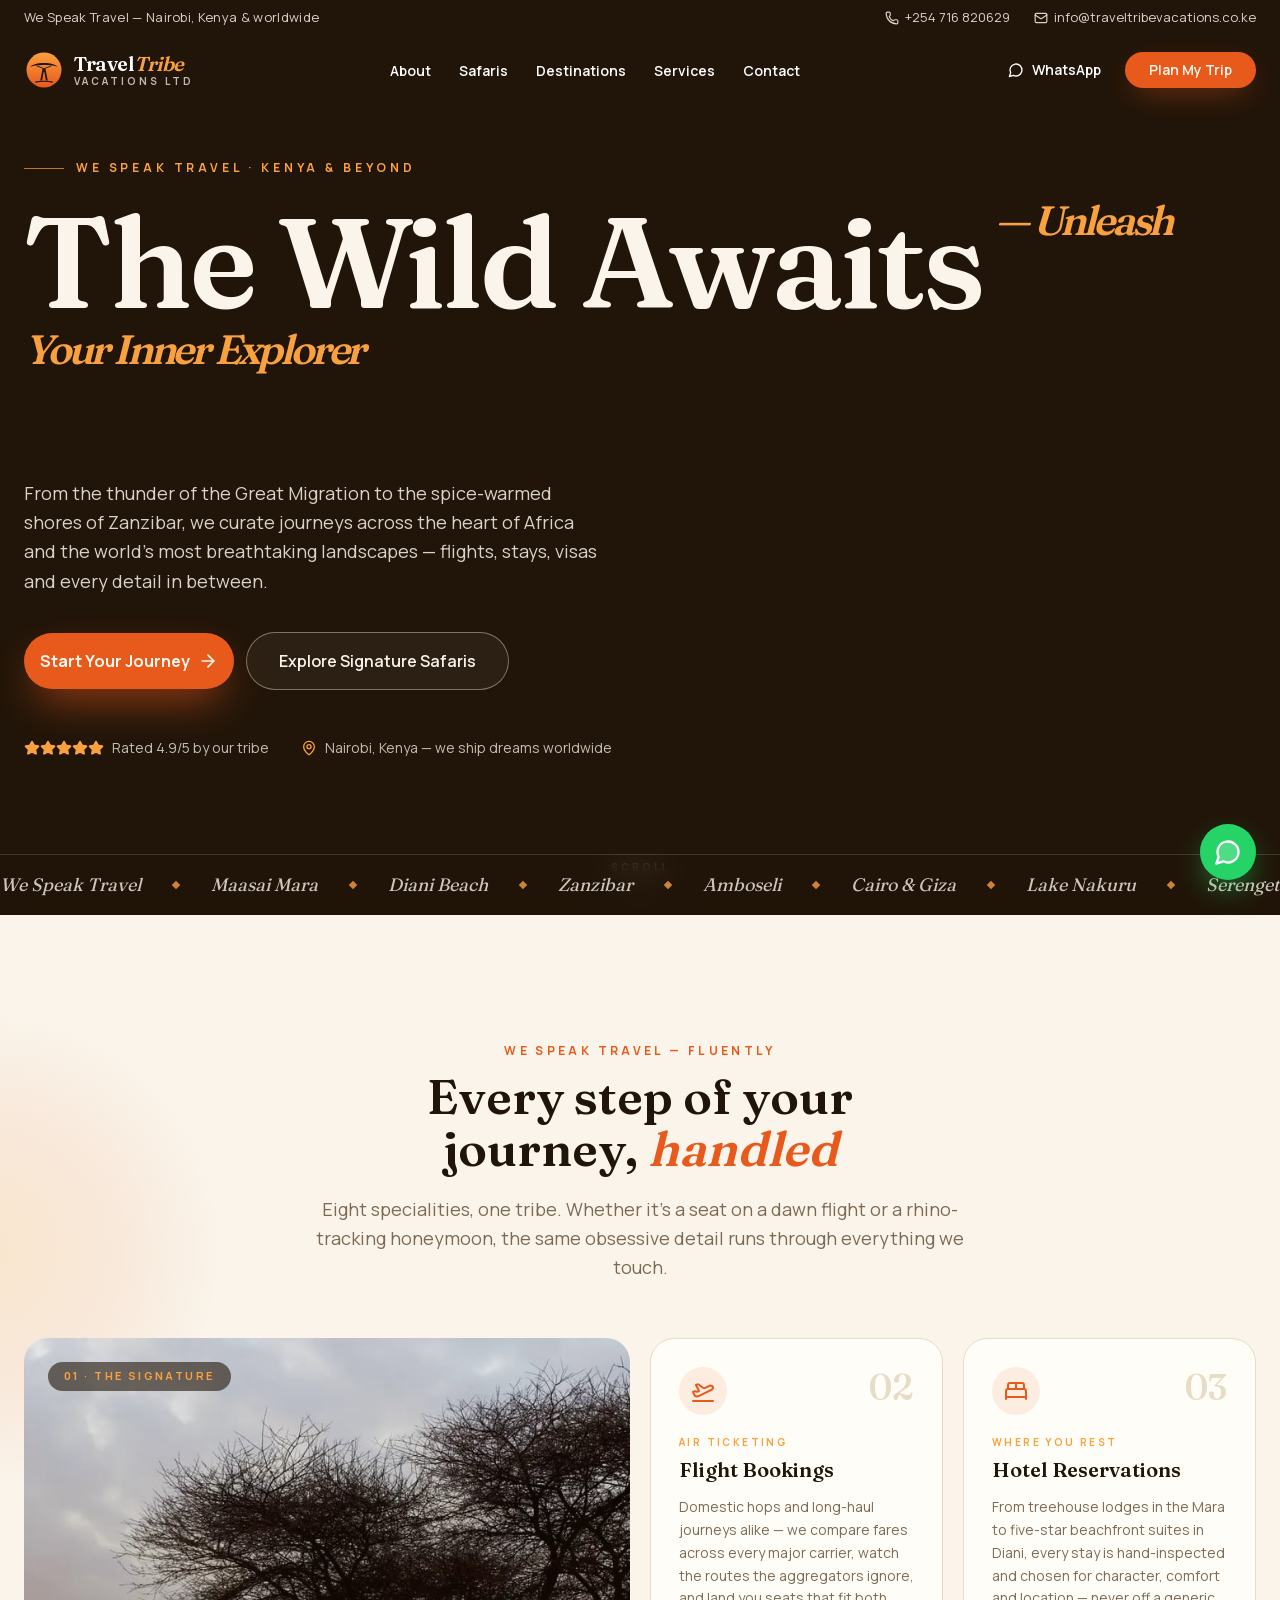
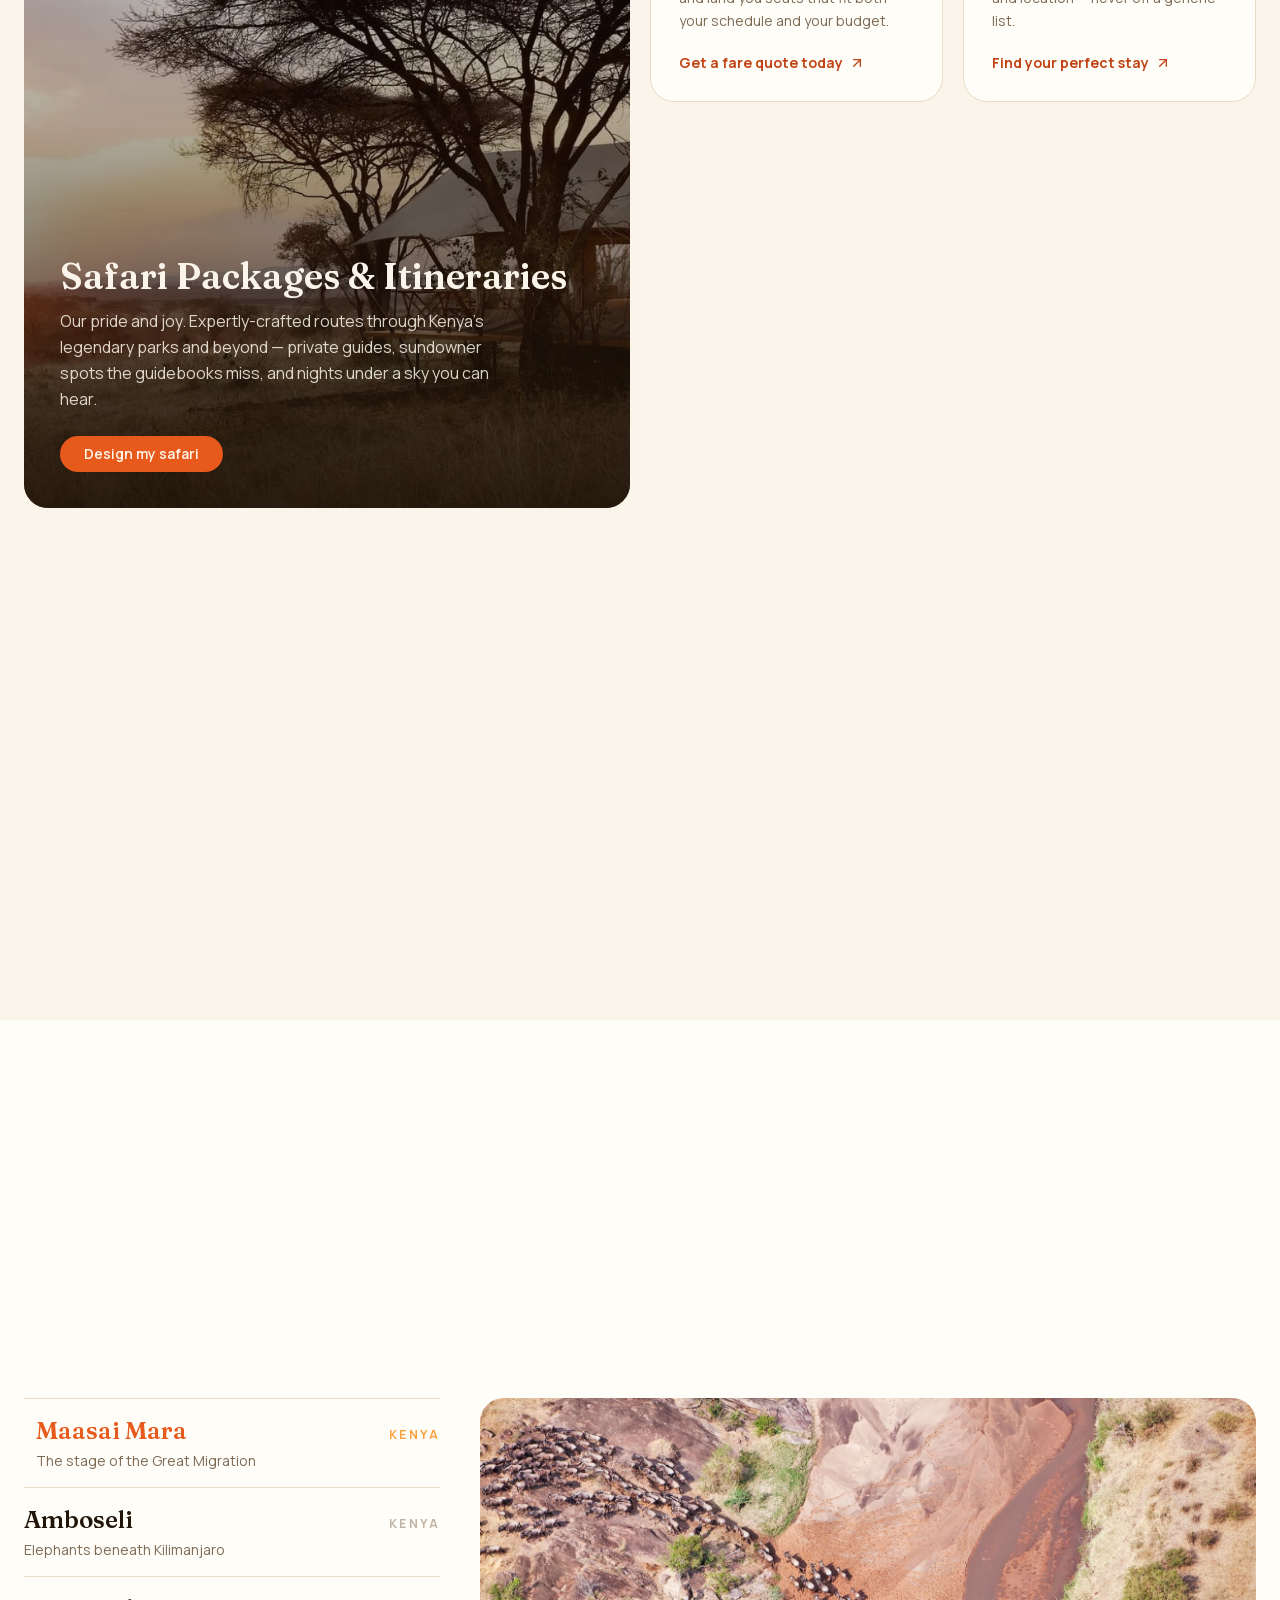
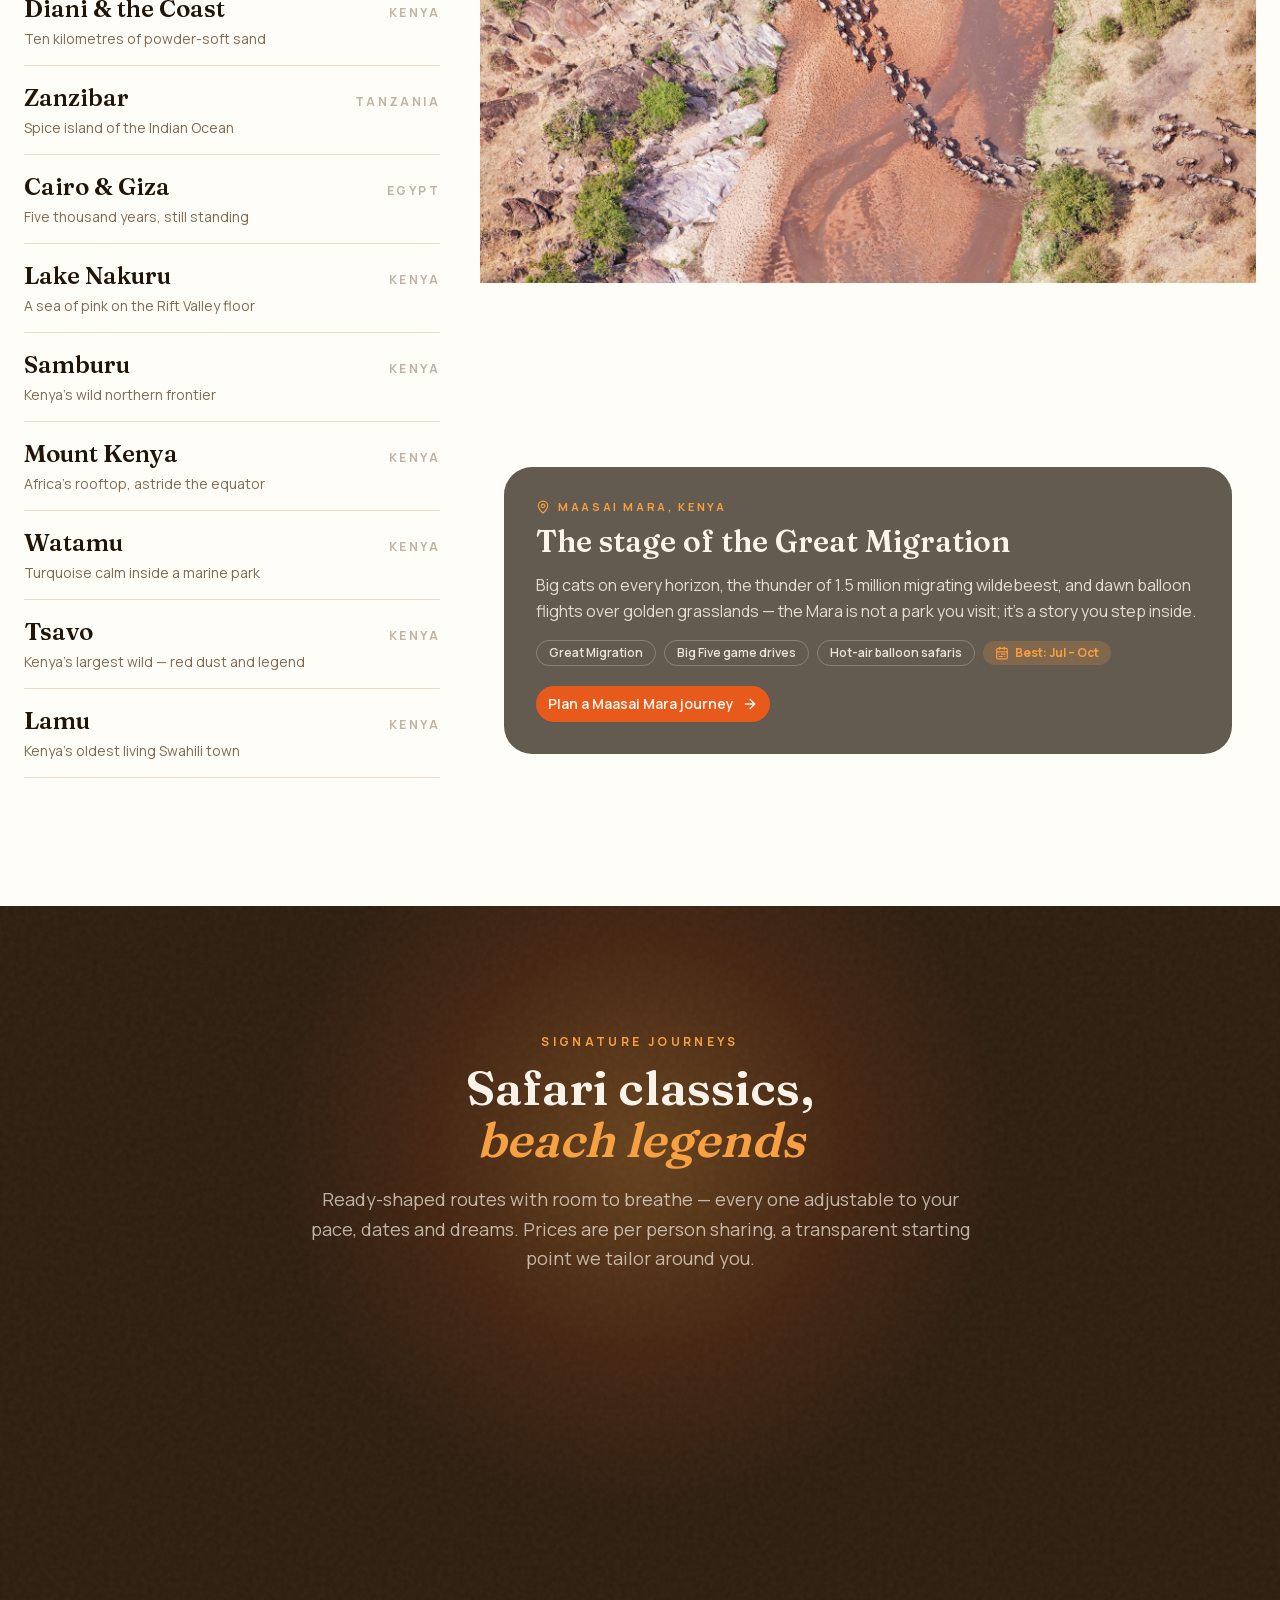
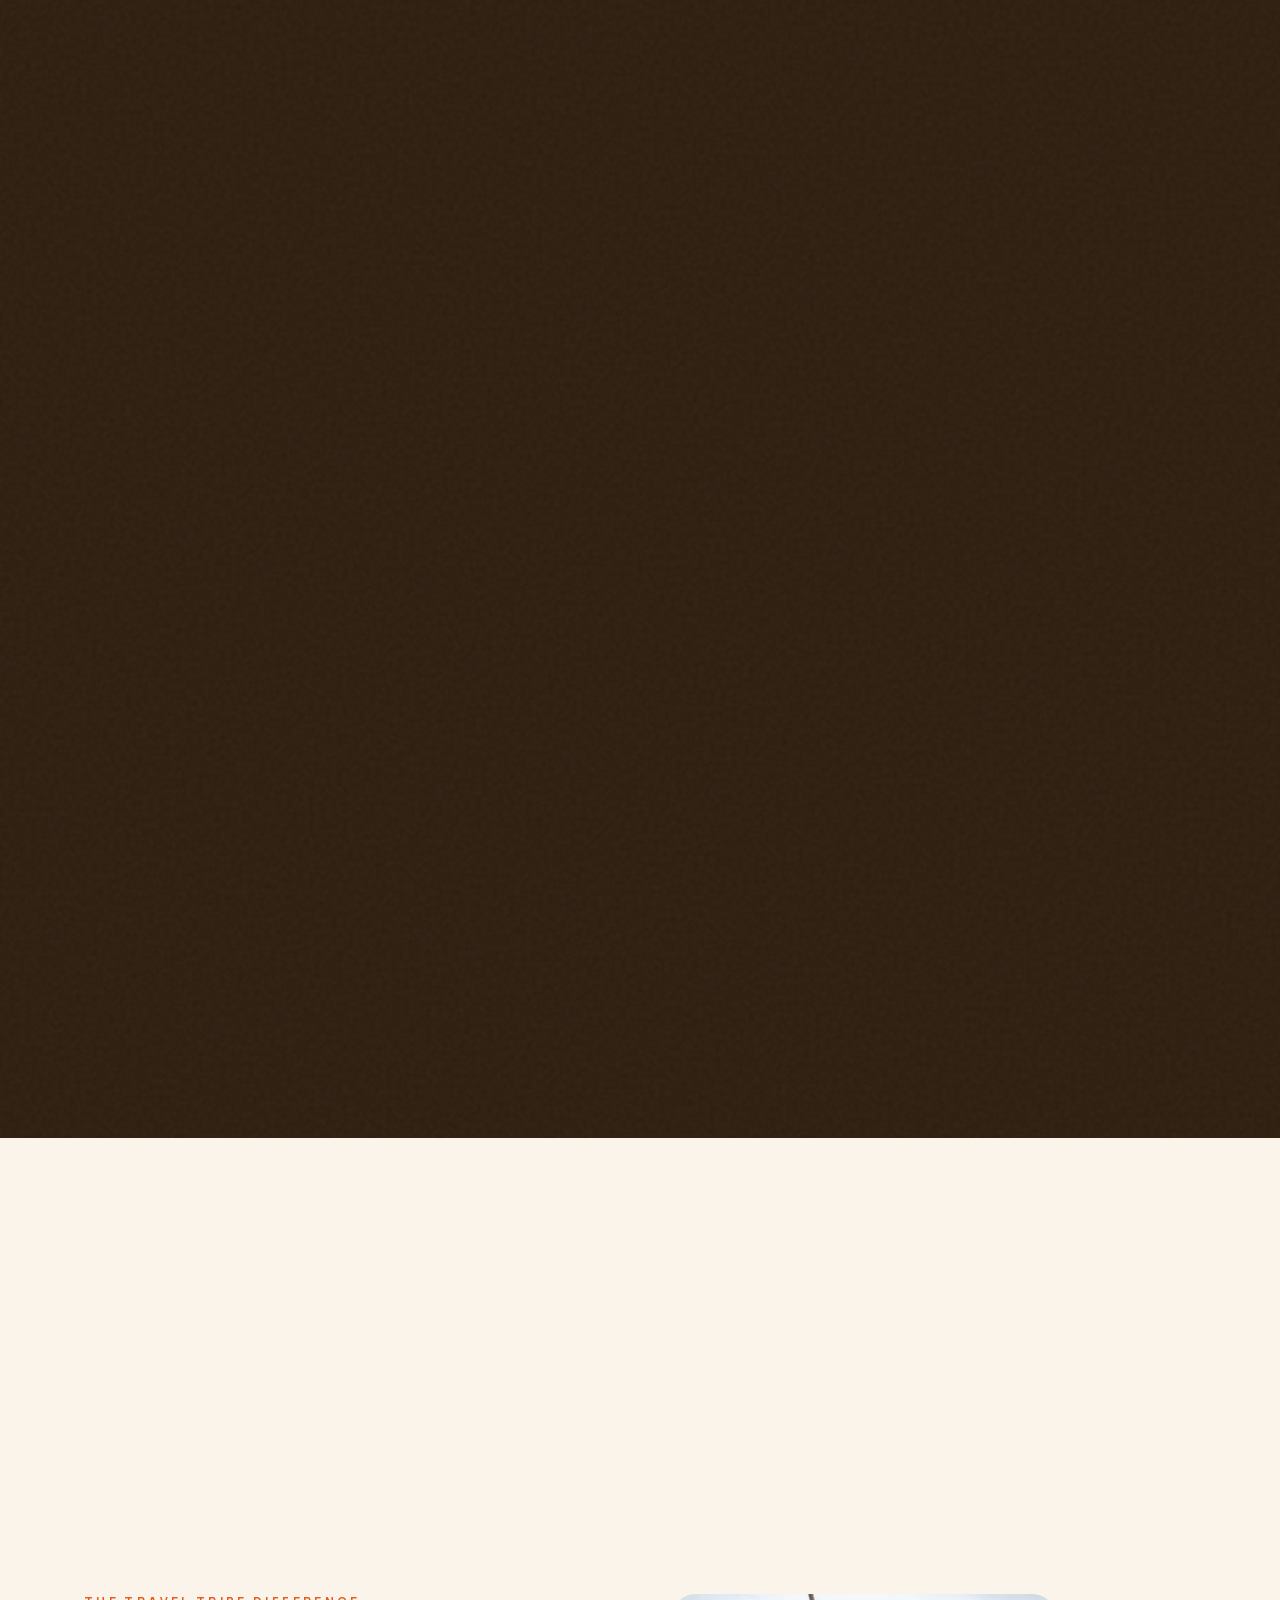
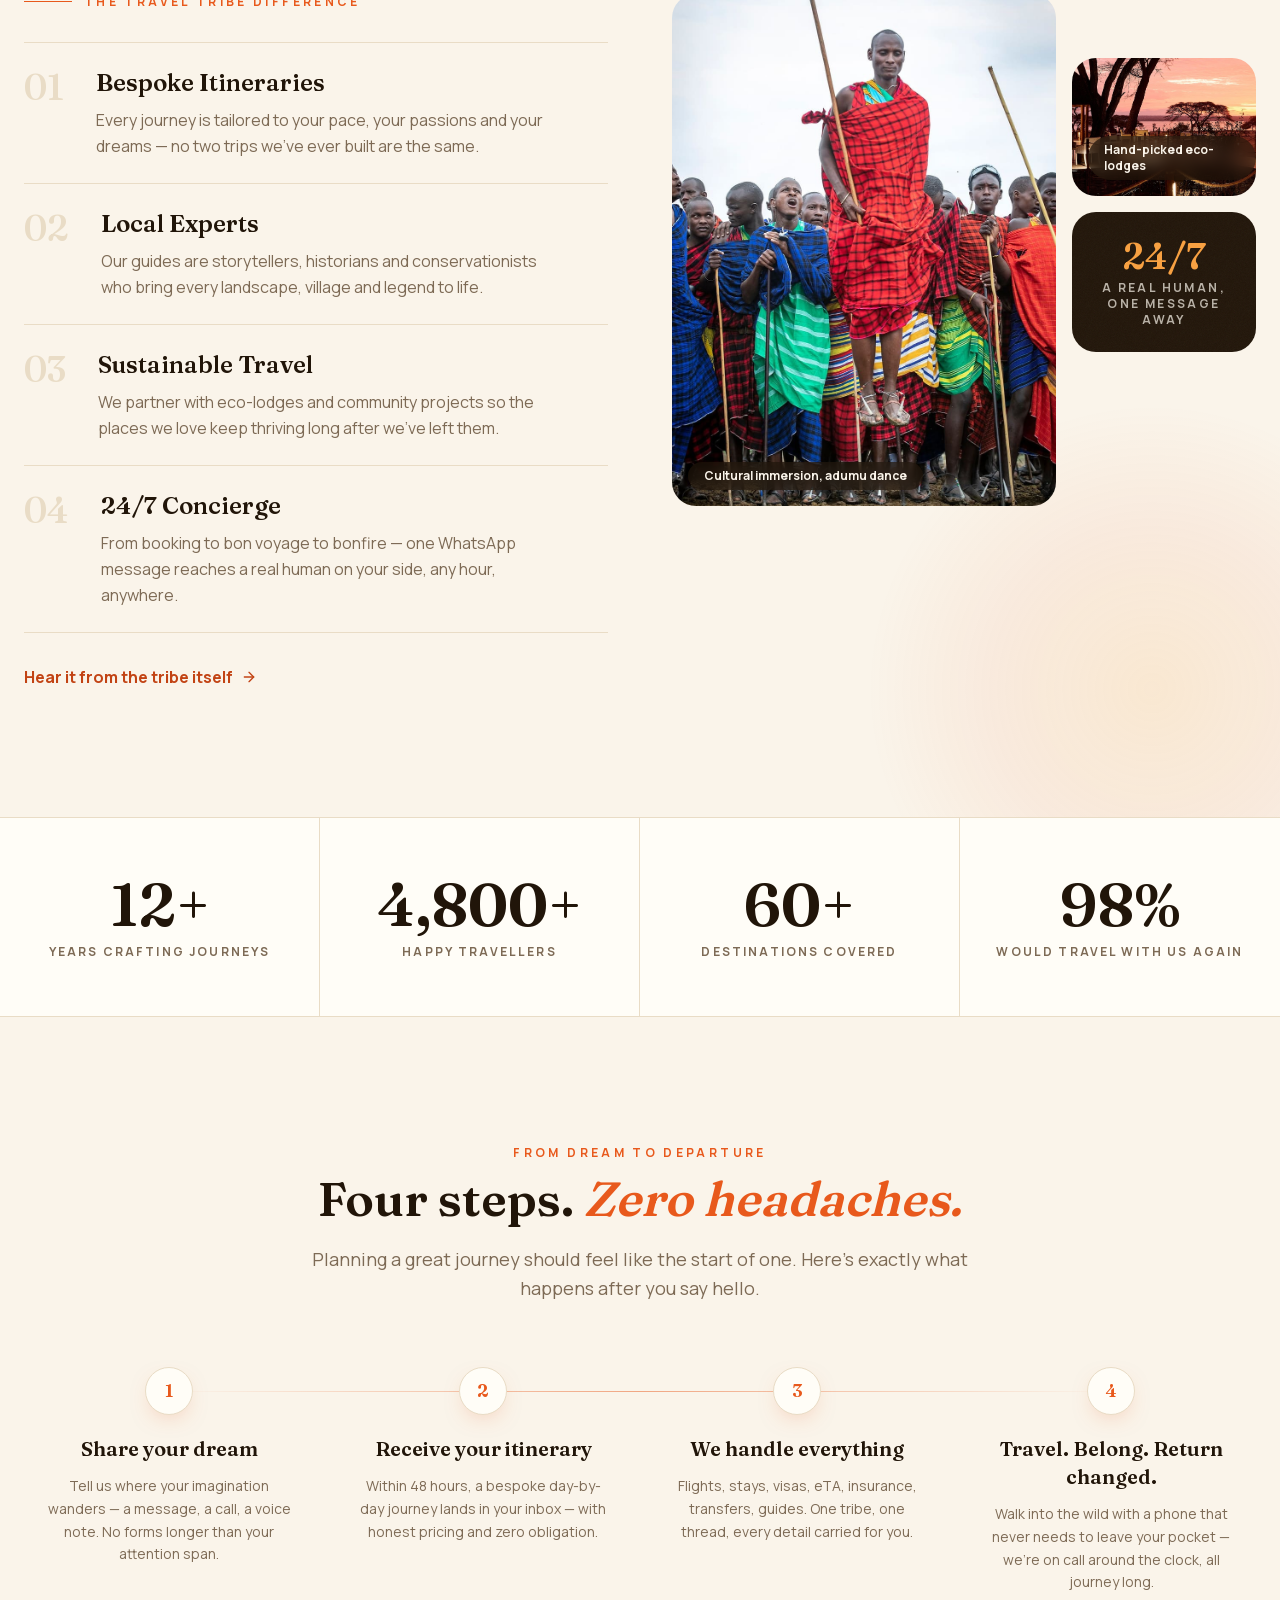
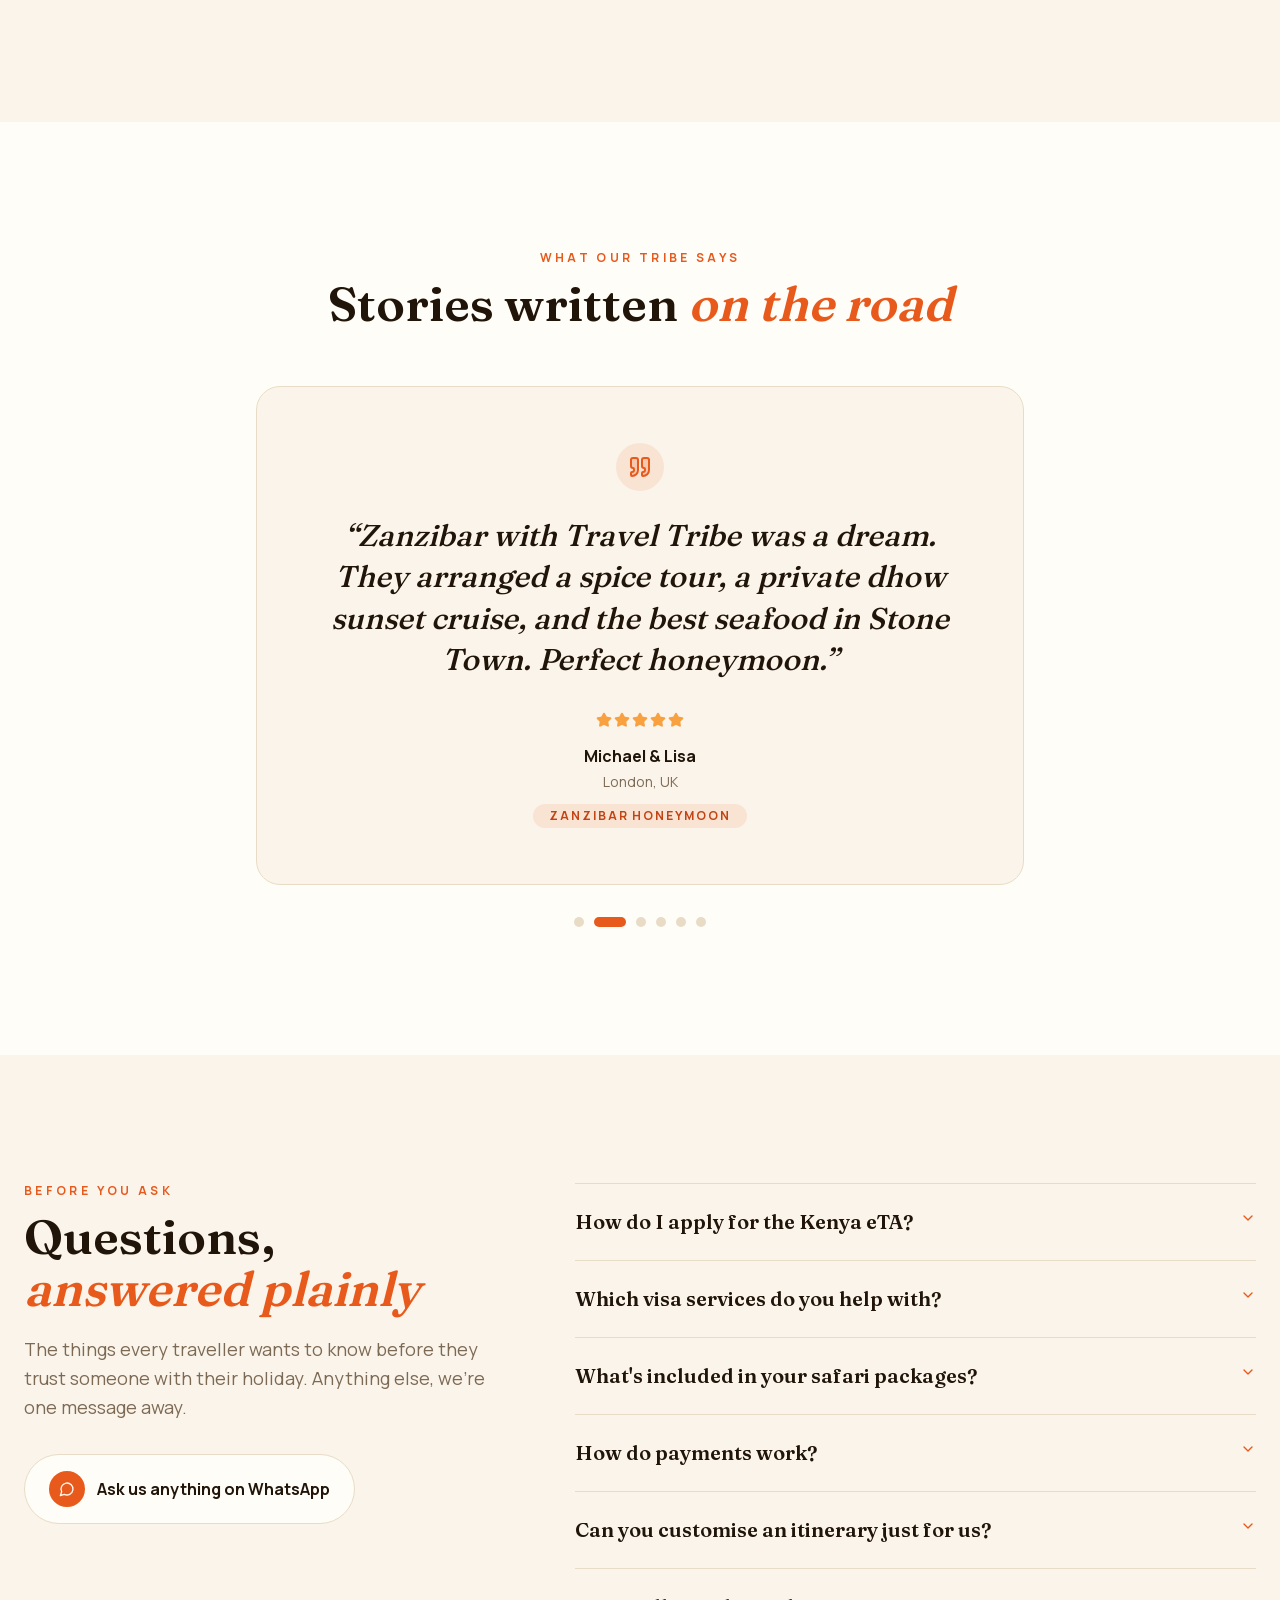
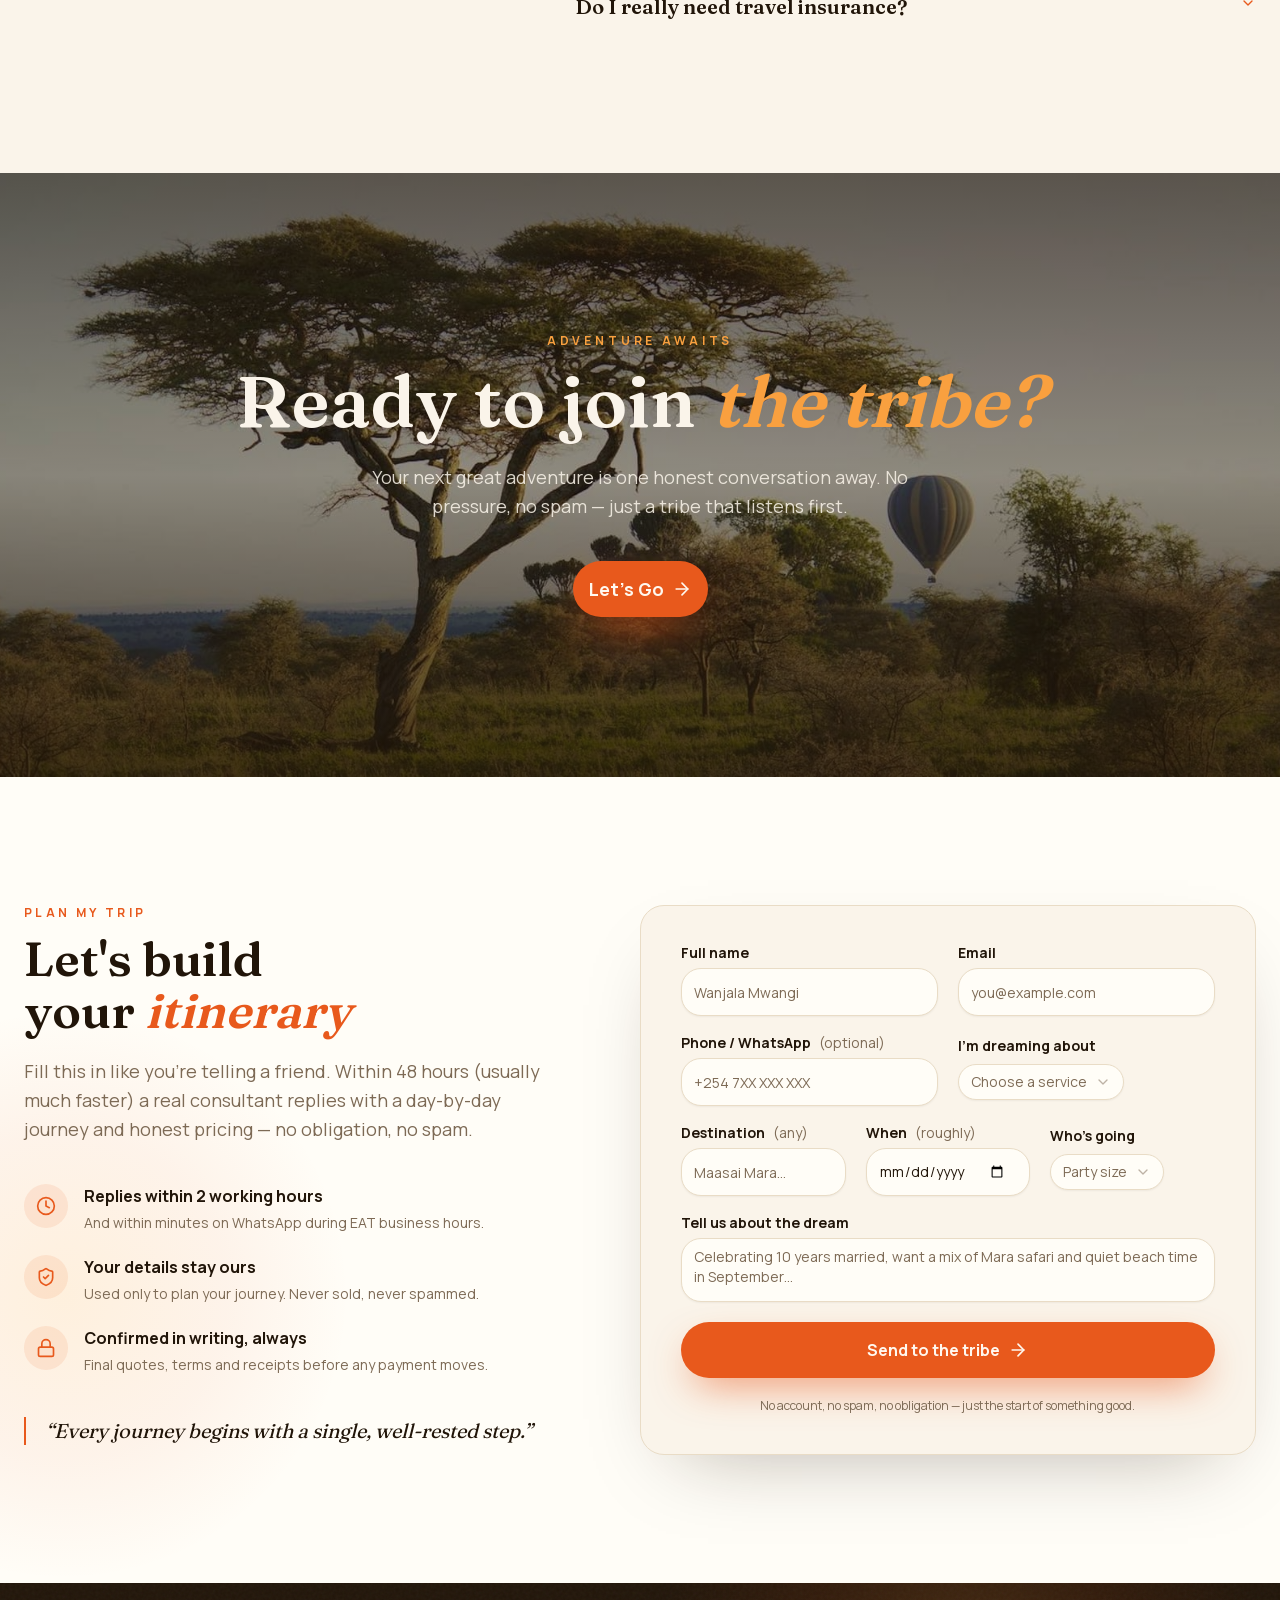
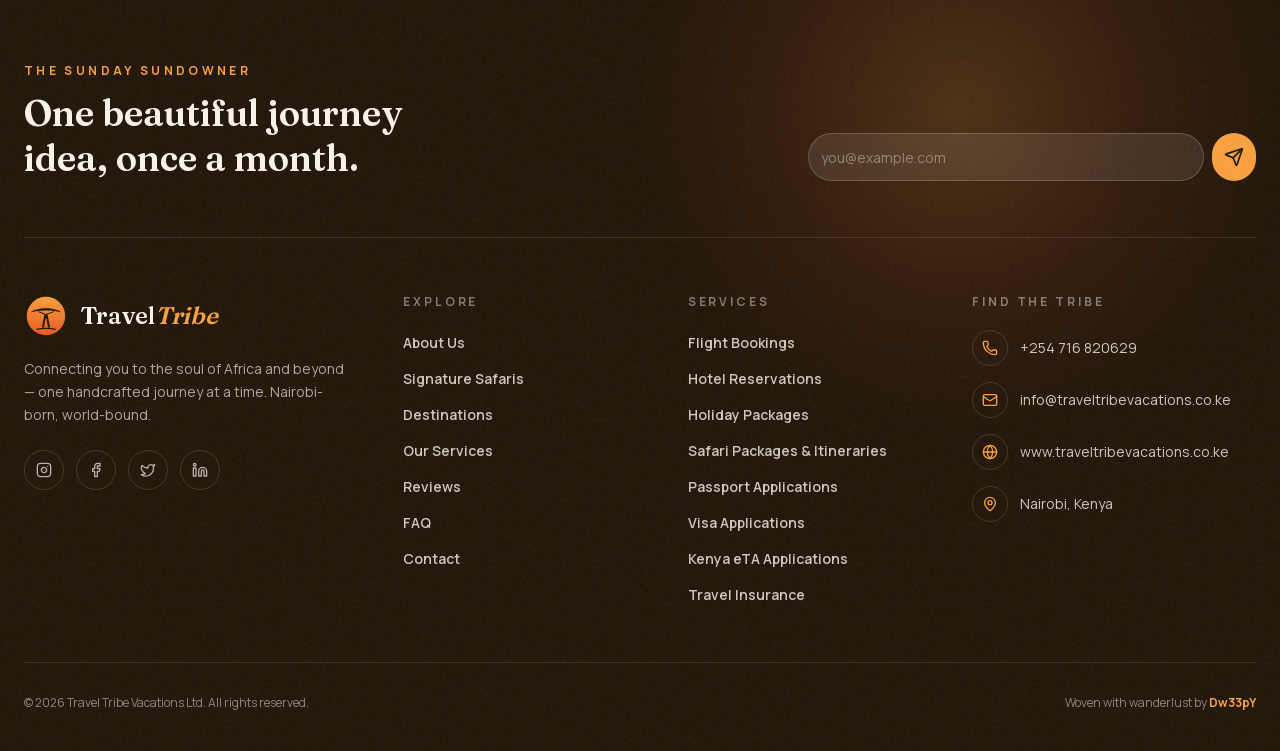
==== commit 5c57f8b7: "Update" ====
--- a/index.html
+++ b/index.html
@@ -4,11 +4,13 @@
   <head>
     <meta charset="utf-8" />
     <meta name="viewport" content="width=device-width, initial-scale=1" />
+    <link rel="stylesheet" href="overrides.css" />
+    <script src="navbar-fix.js" defer></script>
     <link
-      rel="preload"
-      href="/_next/static/media/03bda585a99c6450-s.p.ad37b9d9.woff2"
-      as="font"
-      crossorigin=""
+    rel="preload"
+    href="/_next/static/media/03bda585a99c6450-s.p.ad37b9d9.woff2"
+    as="font"
+    crossorigin=""
       type="font/woff2"
     />
     <link
@@ -35,8 +37,6 @@
       fetchpriority="low"
       href="/_next/static/chunks/a1995550232a710e.js"
     />
-    <link rel="stylesheet" href="overrides.css" />
-    <script src="navbar-fix.js" defer></script>
     <script src="/_next/static/chunks/806bdb8e4a6a9b95.js" async=""></script>
     <script src="/_next/static/chunks/abc386bdde209760.js" async=""></script>
     <script src="/_next/static/chunks/43a0077a15b1a098.js" async=""></script>
--- a/overrides.css
+++ b/overrides.css
@@ -38,7 +38,7 @@
 
 /* Logo: "Travel" turns black (site's own warm ink black) */
 header.nav-scrolled nav a[aria-label*="Travel Tribe"] > span.font-display {
-  color: #211509 !important;
+  color: #433b33 !important;
 }
 
 /* Logo: "Tribe" → deeper brand orange for contrast on the light navbar */
